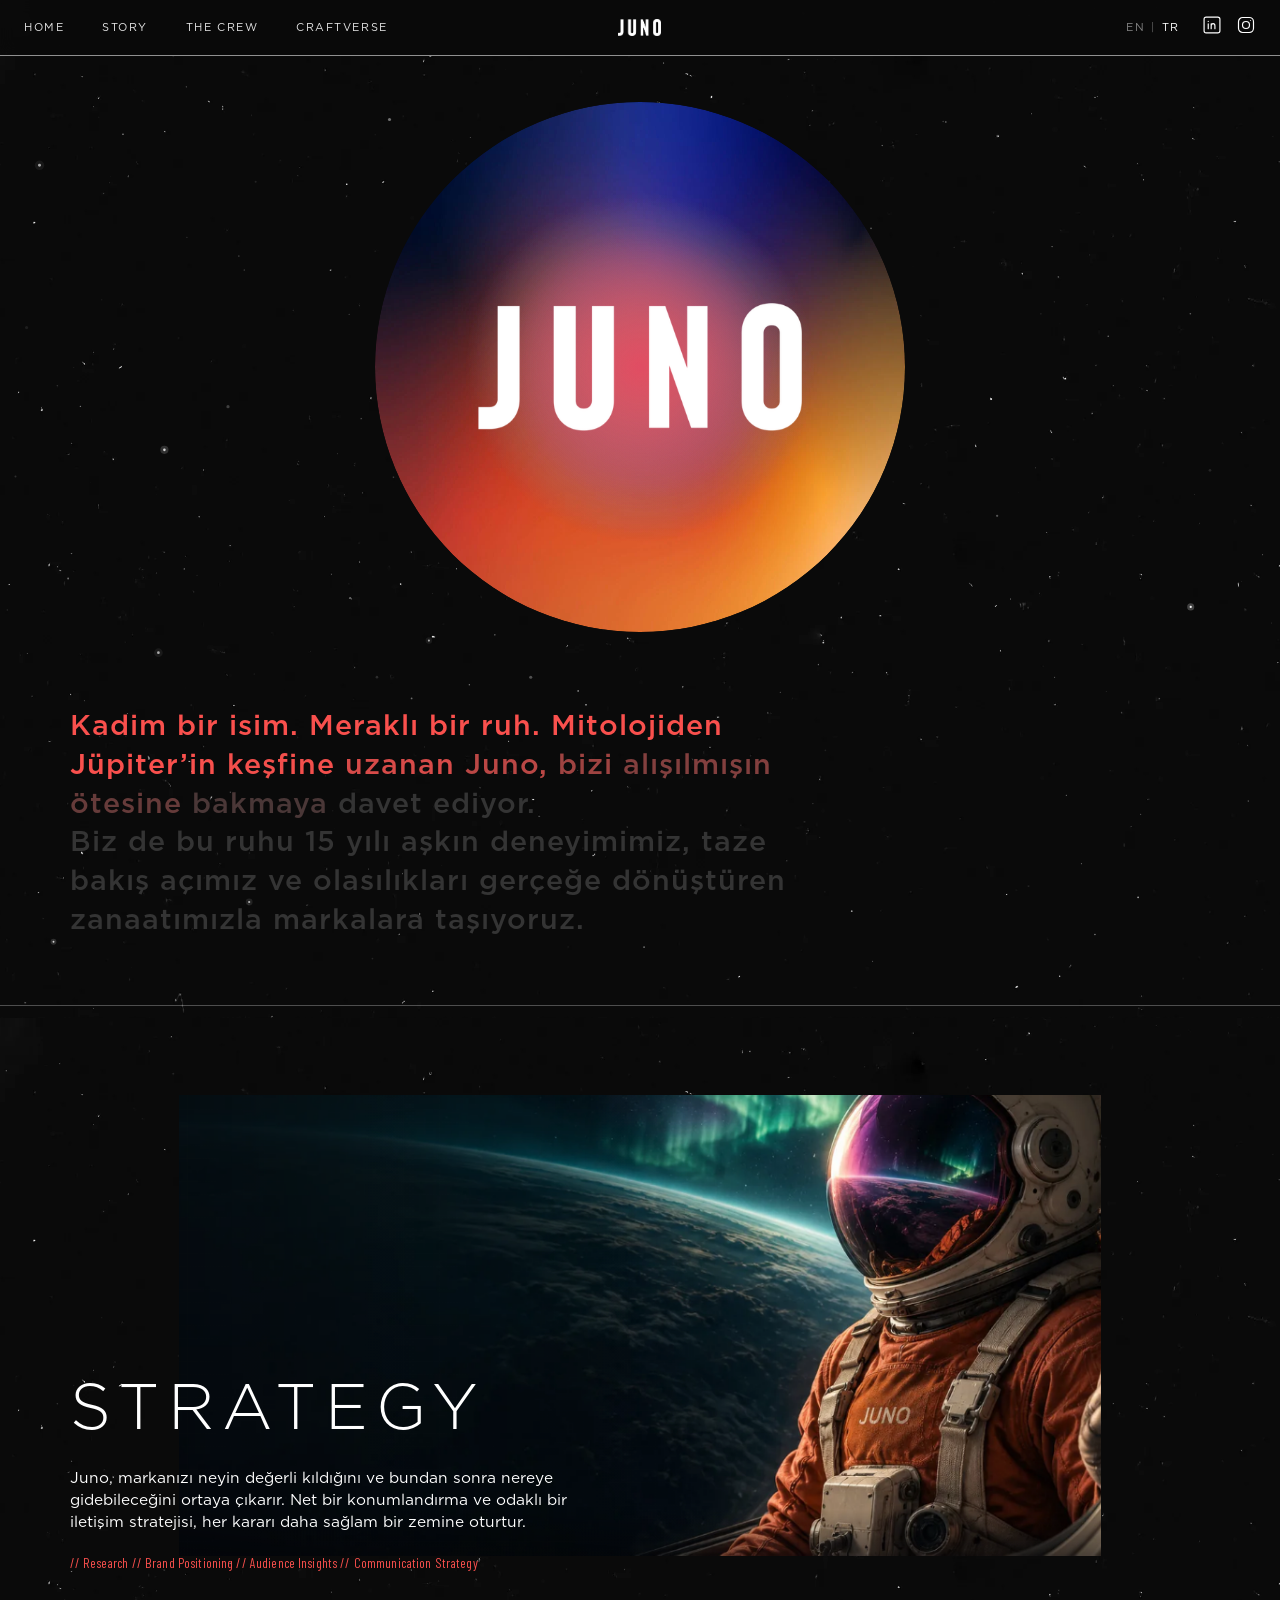
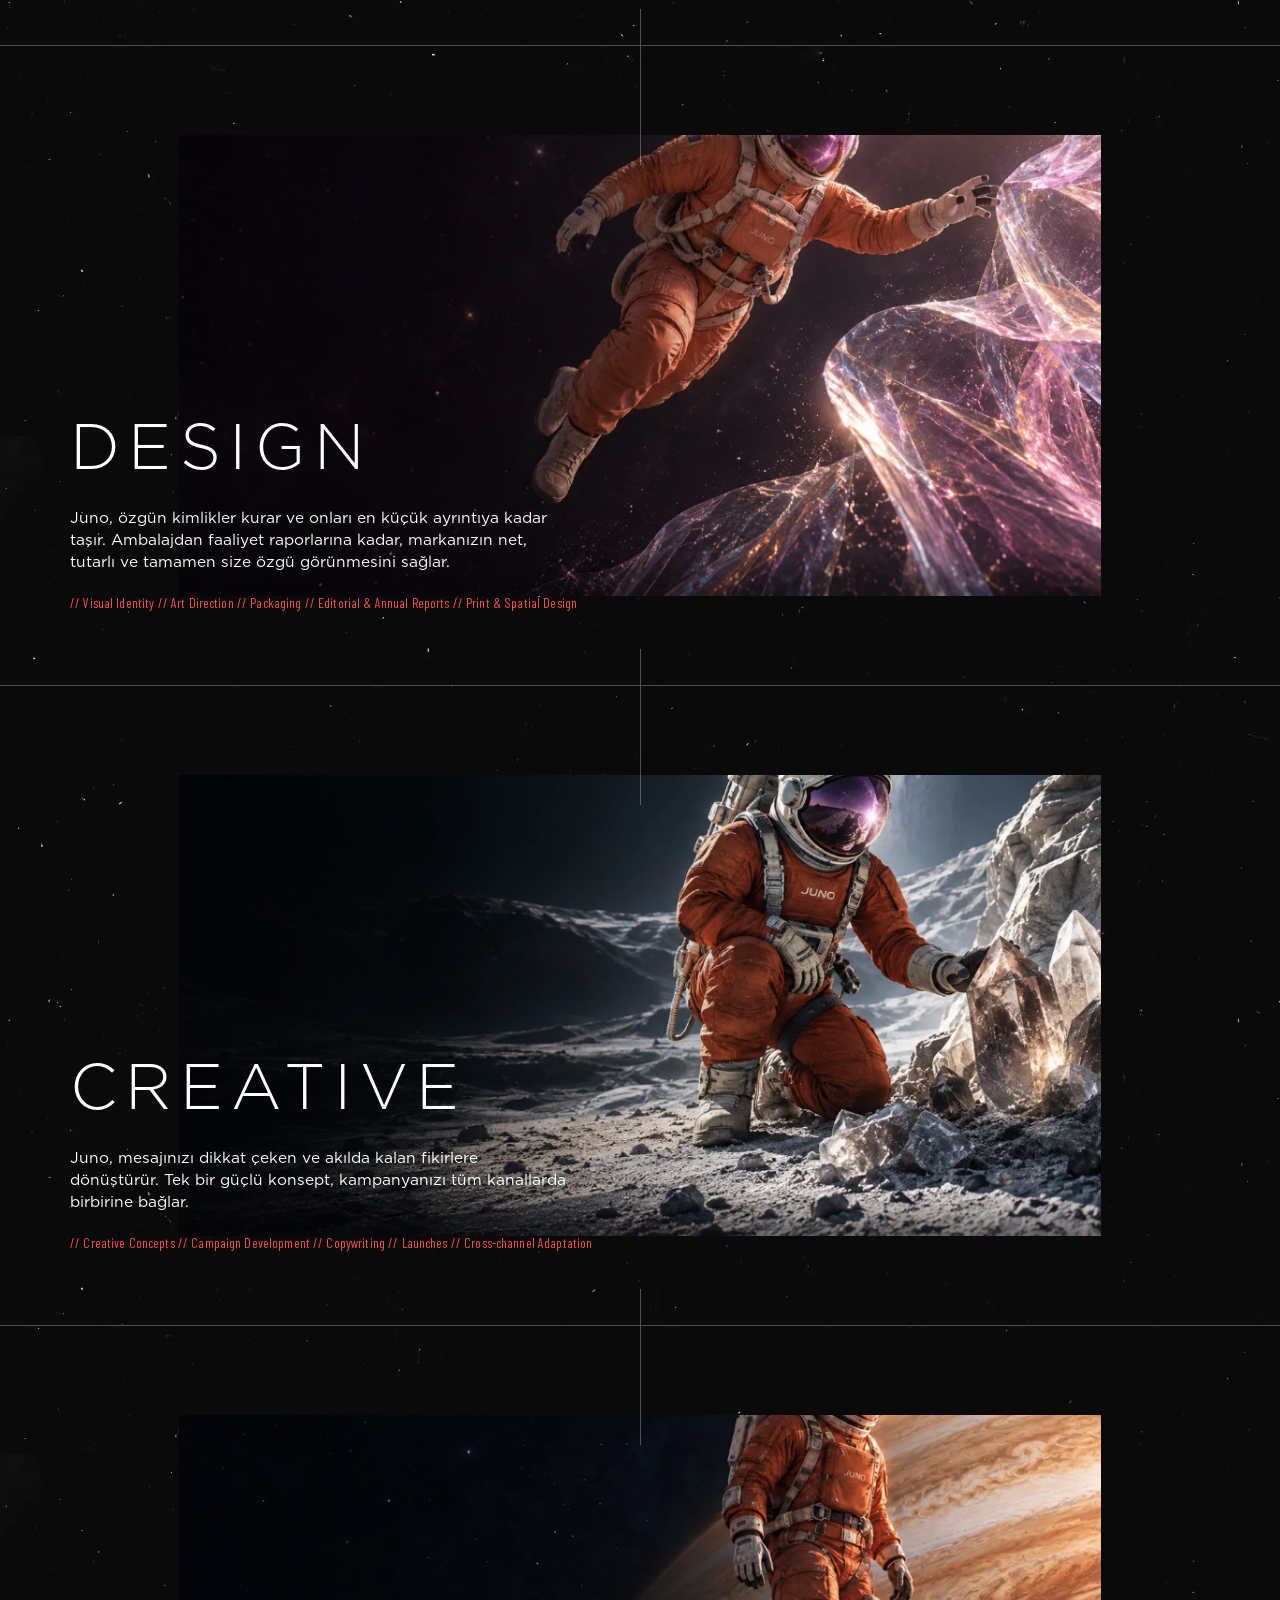
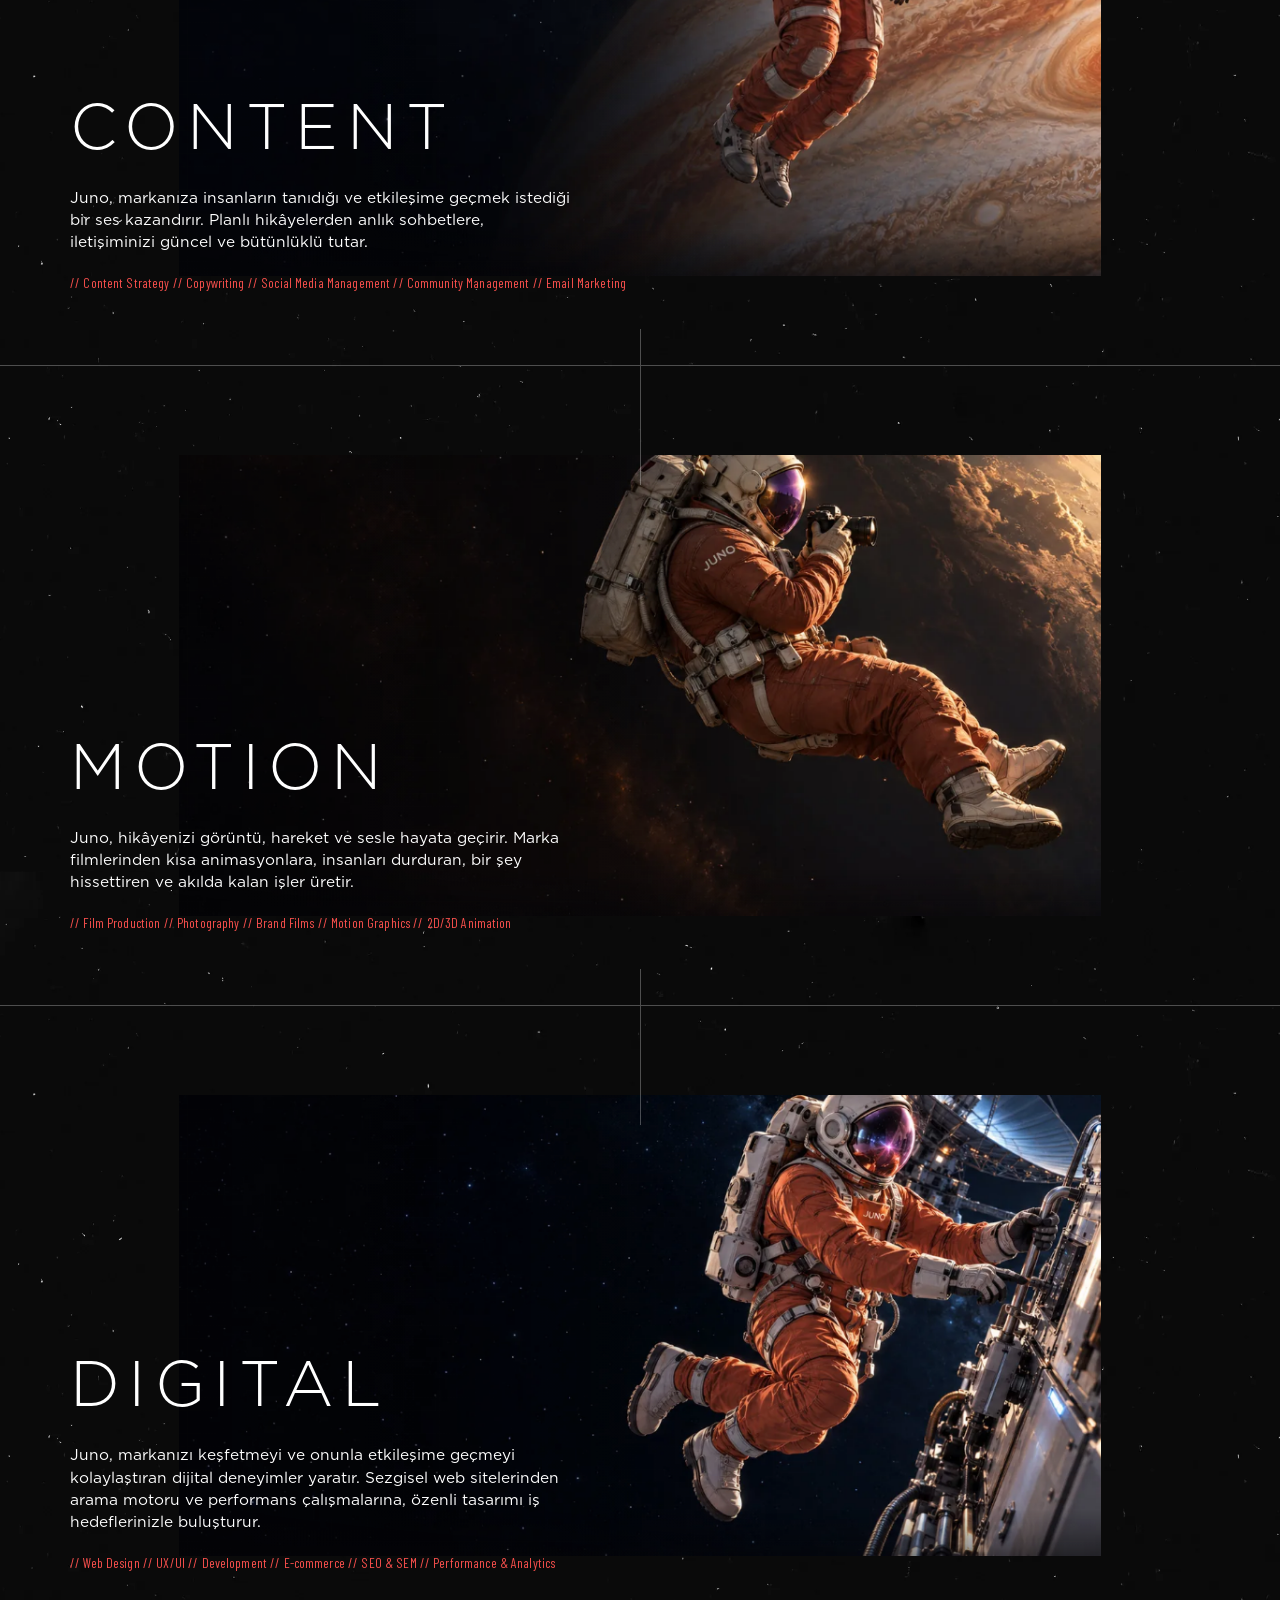
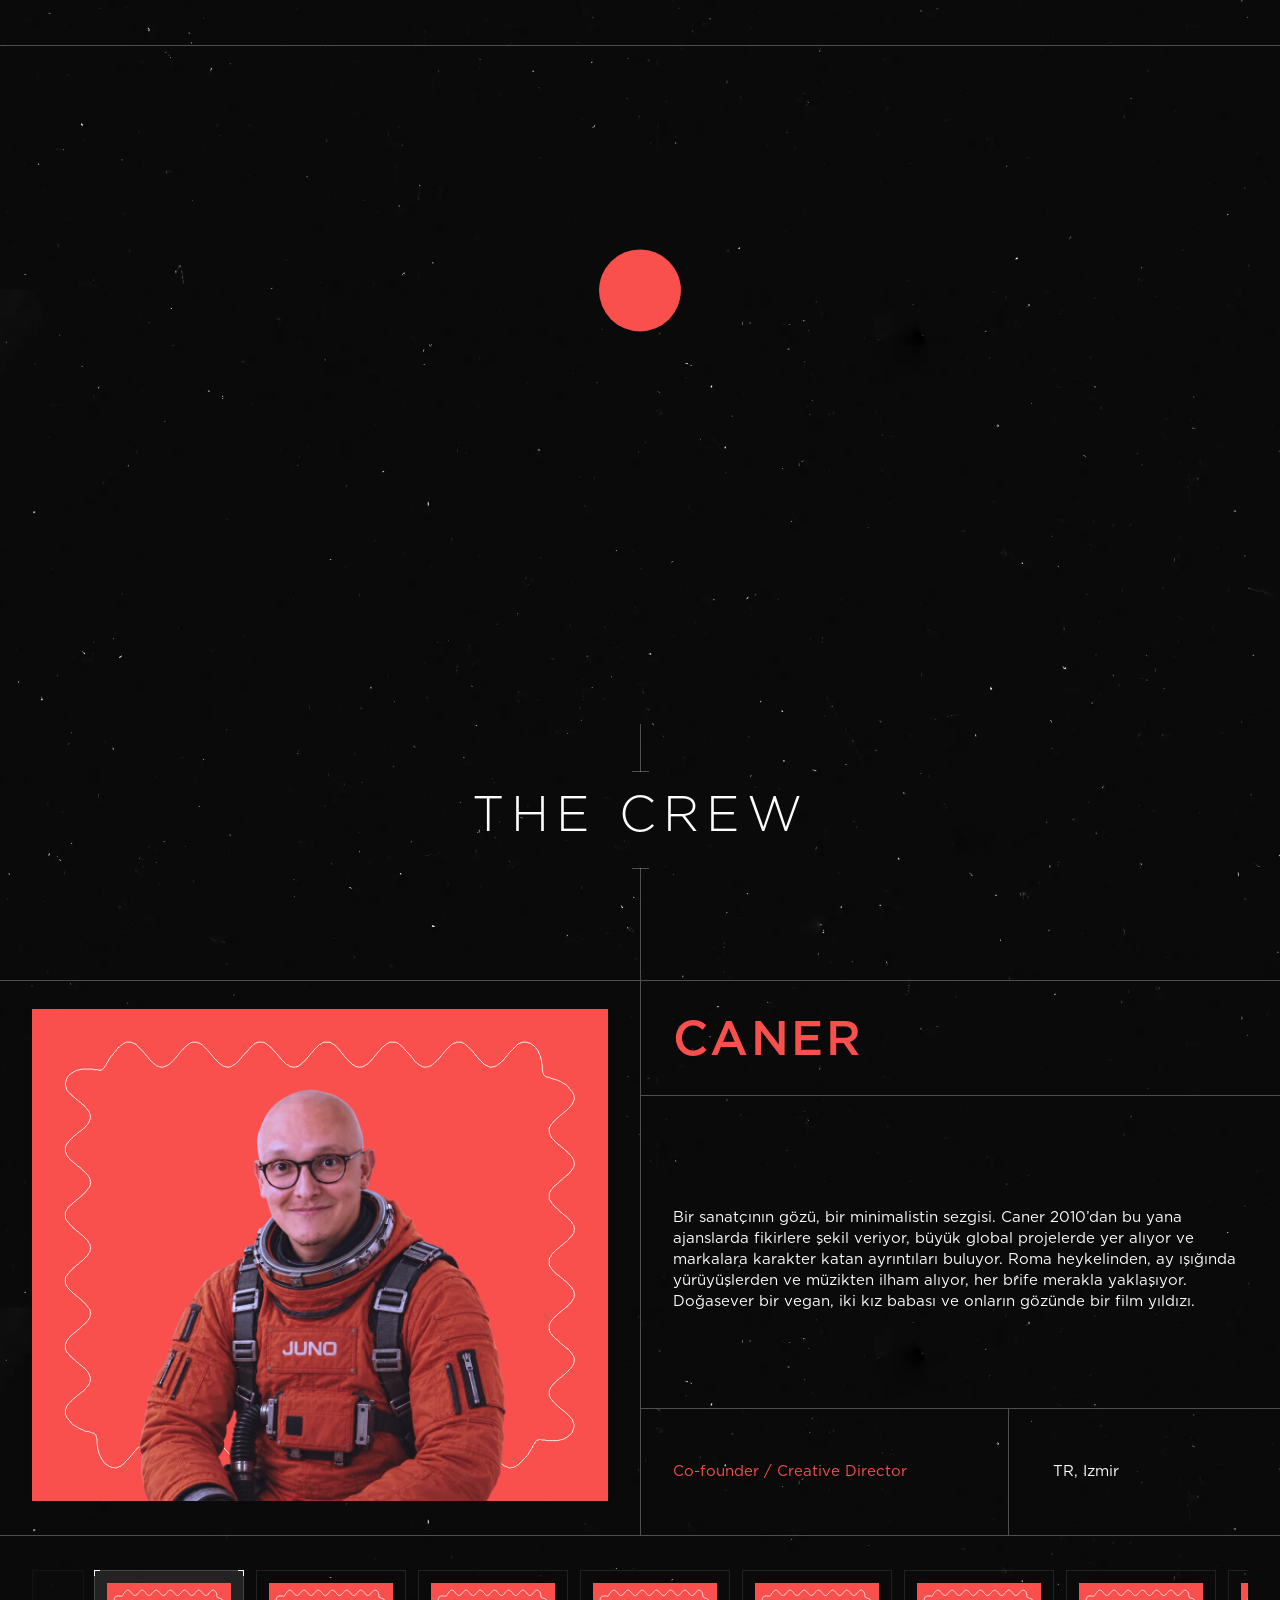
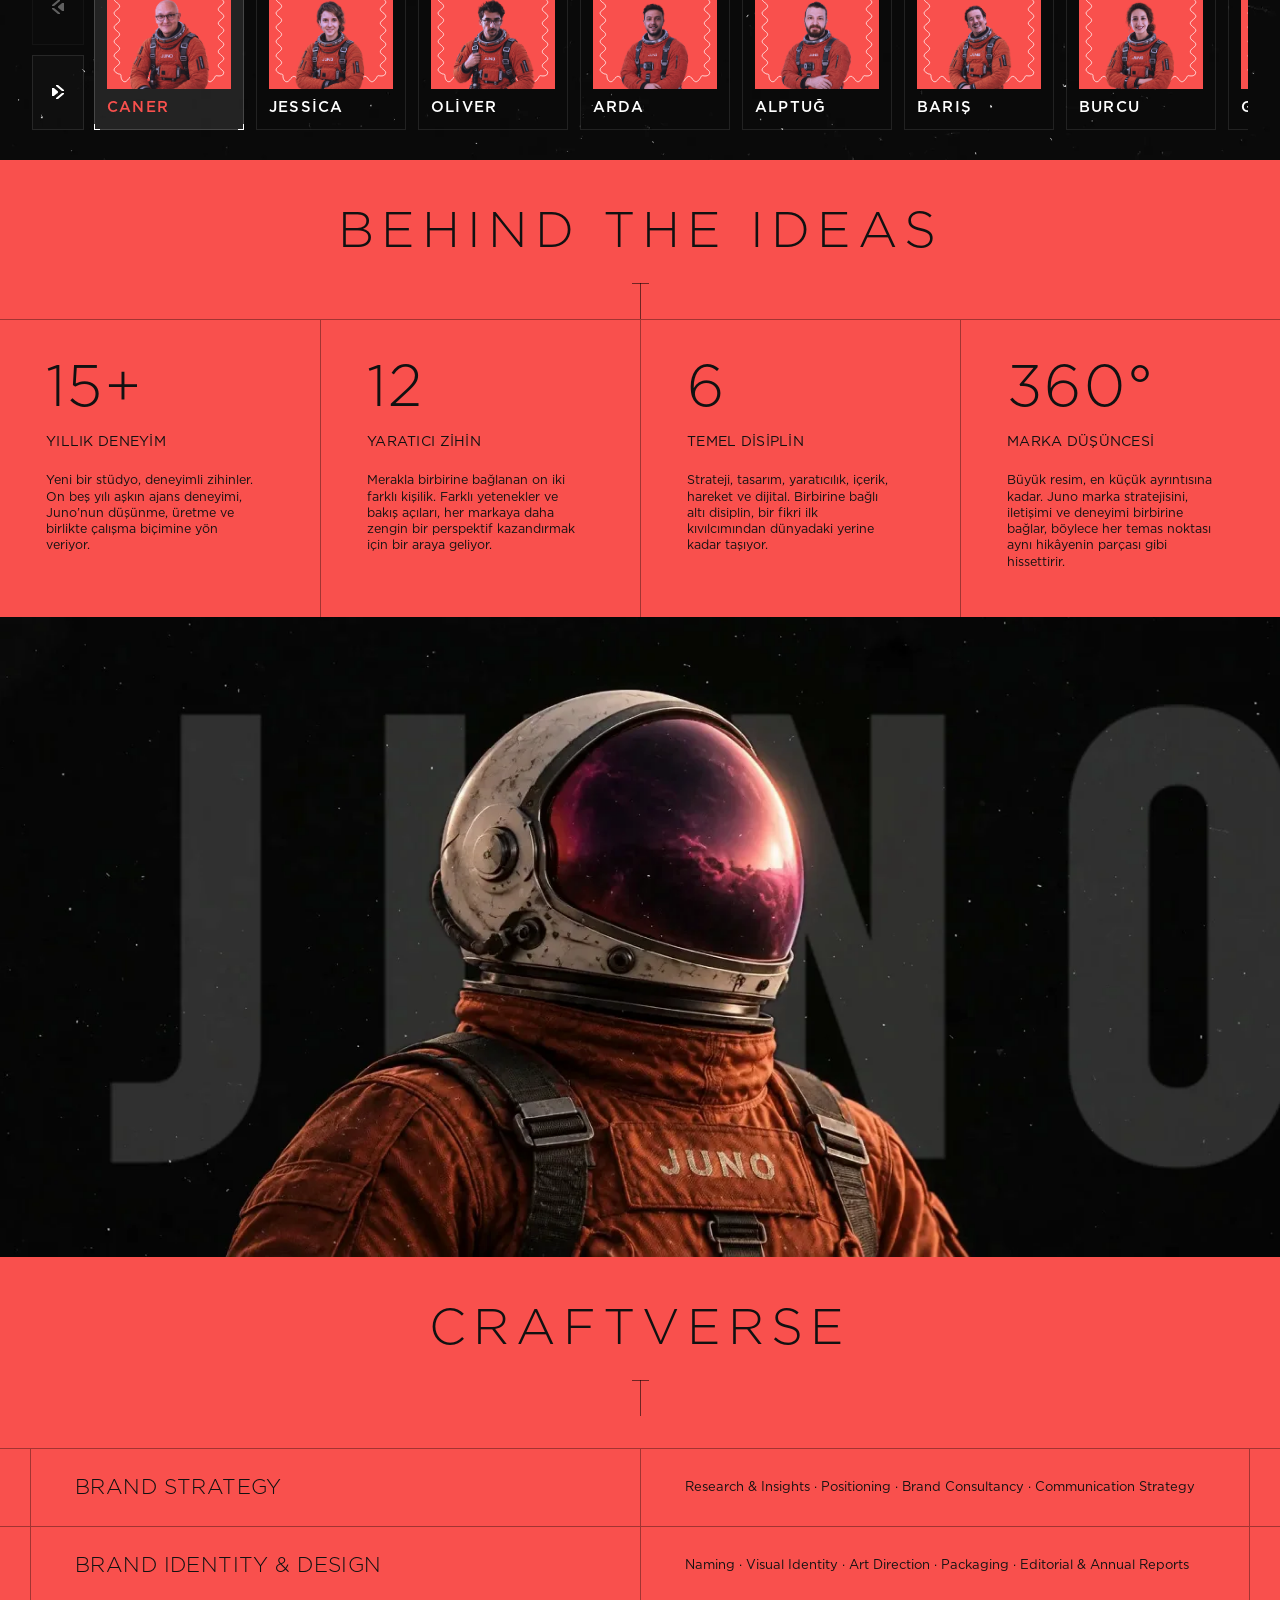
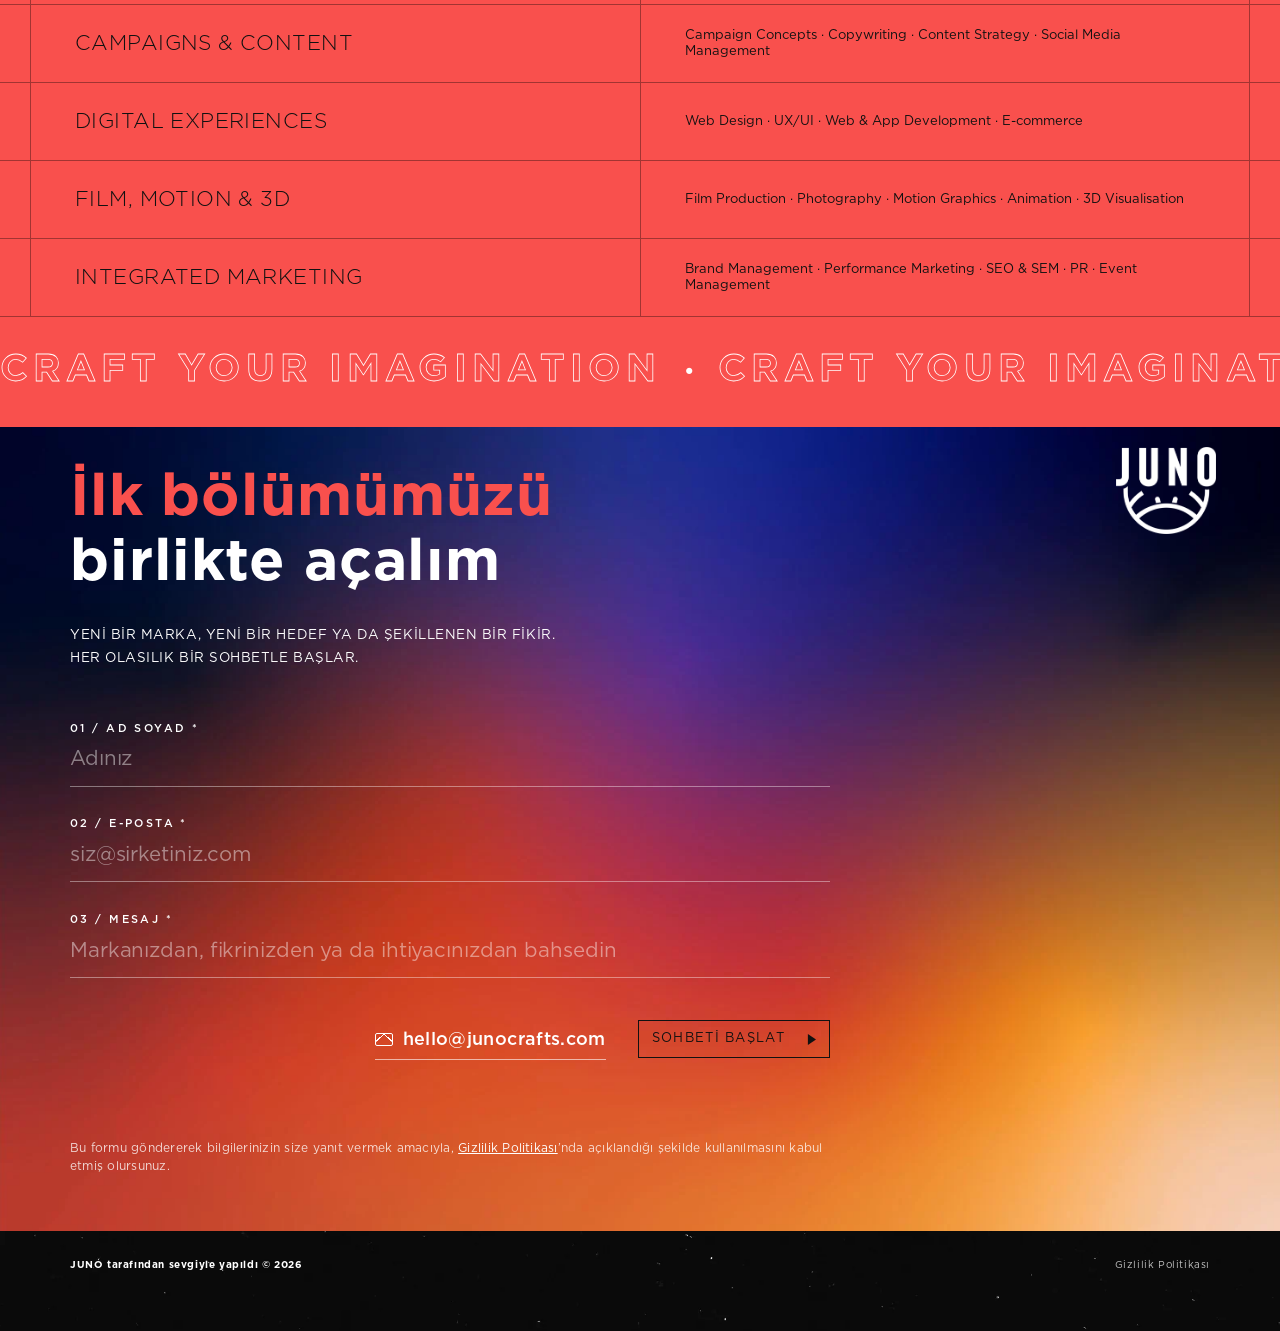
==== tr/index.html @ 302279b2 "Link preview image and tags; English by default" ====
<!doctype html>
<html lang="tr" data-root="../">
<head>
  <meta charset="utf-8">
  <meta name="viewport" content="width=device-width, initial-scale=1">
  <title>JUNO | Craft your imagination</title>
  <meta name="description" content="Juno; strateji, tasarım, yaratıcı fikir, içerik, hareket ve dijital alanlarında çalışan bir yaratıcı stüdyo. 15 yılı aşkın deneyim, taze bir bakış ve olasılıkları gerçeğe dönüştüren bir zanaat ortaya koyuyor.">
  <meta name="theme-color" content="#0a0a0a">
  <!-- link preview (WhatsApp, LinkedIn, iMessage...) -->
  <meta property="og:type" content="website">
  <meta property="og:site_name" content="JUNO">
  <meta property="og:title" content="JUNO | Craft your imagination">
  <meta property="og:description" content="Juno; strateji, tasarım, yaratıcı fikir, içerik, hareket ve dijital alanlarında çalışan bir yaratıcı stüdyo. 15 yılı aşkın deneyim, taze bir bakış ve olasılıkları gerçeğe dönüştüren bir zanaat ortaya koyuyor.">
  <meta property="og:url" content="https://junocrafts.com/tr/">
  <meta property="og:locale" content="tr_TR">
  <meta property="og:image" content="https://junocrafts.com/assets/img/og-juno.jpg">
  <meta property="og:image:width" content="1200">
  <meta property="og:image:height" content="630">
  <meta property="og:image:alt" content="Yıldızlı bir gökyüzünde parlayan gezegen üzerinde JUNO logosu">
  <meta name="twitter:card" content="summary_large_image">
  <link rel="icon" href="../assets/logo/juno-symbol.webp">
  <link rel="alternate" hreflang="en" href="https://junocrafts.com/">
  <link rel="alternate" hreflang="tr" href="https://junocrafts.com/tr/">
  <link rel="stylesheet" href="../assets/css/style.css?v=16">
</head>
<body>

<!-- ============ NAV ============ -->
<header class="nav">
  <nav lang="en" class="nav__links" aria-label="Main">
    <a href="#home">Home</a>
    <a href="#story">Story</a>
    <a href="#crew">The Crew</a>
    <a href="#craftverse">Craftverse</a>
  </nav>
  <a class="nav__logo" href="#home" aria-label="Juno home"><i aria-hidden="true"></i></a>
  <div class="nav__social">
    <div class="nav__lang" aria-label="Dil"><a href="../" data-lang="en" hreflang="en" lang="en">EN</a><span aria-hidden="true">|</span><a href="./" data-lang="tr" hreflang="tr" aria-current="true">TR</a></div>
    <a href="https://www.linkedin.com/company/juno-agency/" target="_blank" rel="noopener" aria-label="LinkedIn"><svg viewBox="0 0 24 24"><rect x="2.5" y="2.5" width="19" height="19" rx="2.5"/><path d="M7.5 10.5v6M7.5 7.6v.1M11 16.5v-6M11 13c0-1.6 1-2.6 2.4-2.6s2.1.9 2.1 2.6v3.5"/></svg></a>
    <a href="https://www.instagram.com/wearejunos/" target="_blank" rel="noopener" aria-label="Instagram"><svg viewBox="0 0 24 24"><rect x="3" y="3" width="18" height="18" rx="5"/><circle cx="12" cy="12" r="4.2"/><circle cx="17.3" cy="6.7" r=".6" class="fill"/></svg></a>
  </div>
  <button class="nav__toggle" aria-label="Menüyü aç" aria-expanded="false"><span></span><span></span></button>
</header>

<!-- wavy stamp frame, drawn inline so the stroke stays 1px at every size -->
<svg width="0" height="0" style="position:absolute" aria-hidden="true"><defs><path id="stamp-wave" d="M14.0 8.0 L14.2 7.7 L14.5 7.4 L14.7 7.1 L14.9 6.8 L15.2 6.6 L15.4 6.4 L15.7 6.2 L15.9 6.0 L16.2 5.9 L16.4 5.8 L16.7 5.8 L16.9 5.8 L17.2 5.8 L17.4 5.9 L17.7 6.0 L17.9 6.1 L18.2 6.3 L18.4 6.6 L18.7 6.8 L18.9 7.1 L19.2 7.3 L19.4 7.6 L19.7 7.9 L19.9 8.2 L20.2 8.5 L20.4 8.8 L20.7 9.1 L20.9 9.3 L21.1 9.5 L21.4 9.7 L21.6 9.9 L21.9 10.0 L22.1 10.1 L22.4 10.1 L22.6 10.2 L22.9 10.1 L23.1 10.0 L23.4 9.9 L23.6 9.8 L23.9 9.6 L24.1 9.4 L24.4 9.1 L24.6 8.9 L24.9 8.6 L25.1 8.3 L25.4 8.0 L25.6 7.7 L25.9 7.4 L26.1 7.1 L26.4 6.9 L26.6 6.6 L26.9 6.4 L27.1 6.2 L27.4 6.0 L27.6 5.9 L27.8 5.8 L28.1 5.8 L28.3 5.8 L28.6 5.8 L28.8 5.9 L29.1 6.0 L29.3 6.1 L29.6 6.3 L29.8 6.5 L30.1 6.8 L30.3 7.0 L30.6 7.3 L30.8 7.6 L31.1 7.9 L31.3 8.2 L31.6 8.5 L31.8 8.8 L32.1 9.0 L32.3 9.3 L32.6 9.5 L32.8 9.7 L33.1 9.9 L33.3 10.0 L33.6 10.1 L33.8 10.1 L34.0 10.2 L34.3 10.1 L34.5 10.1 L34.8 9.9 L35.0 9.8 L35.3 9.6 L35.5 9.4 L35.8 9.2 L36.0 8.9 L36.3 8.6 L36.5 8.3 L36.8 8.0 L37.0 7.7 L37.3 7.5 L37.5 7.2 L37.8 6.9 L38.0 6.6 L38.3 6.4 L38.5 6.2 L38.8 6.0 L39.0 5.9 L39.3 5.8 L39.5 5.8 L39.8 5.8 L40.0 5.8 L40.3 5.8 L40.5 6.0 L40.7 6.1 L41.0 6.3 L41.2 6.5 L41.5 6.7 L41.7 7.0 L42.0 7.3 L42.2 7.5 L42.5 7.8 L42.7 8.1 L43.0 8.4 L43.2 8.7 L43.5 9.0 L43.7 9.2 L44.0 9.5 L44.2 9.7 L44.5 9.8 L44.7 10.0 L45.0 10.1 L45.2 10.1 L45.5 10.2 L45.7 10.1 L46.0 10.1 L46.2 10.0 L46.5 9.8 L46.7 9.7 L46.9 9.4 L47.2 9.2 L47.4 9.0 L47.7 8.7 L47.9 8.4 L48.2 8.1 L48.4 7.8 L48.7 7.5 L48.9 7.2 L49.2 6.9 L49.4 6.7 L49.7 6.4 L49.9 6.2 L50.2 6.1 L50.4 5.9 L50.7 5.8 L50.9 5.8 L51.2 5.8 L51.4 5.8 L51.7 5.8 L51.9 5.9 L52.2 6.1 L52.4 6.2 L52.7 6.4 L52.9 6.7 L53.2 6.9 L53.4 7.2 L53.6 7.5 L53.9 7.8 L54.1 8.1 L54.4 8.4 L54.6 8.7 L54.9 9.0 L55.1 9.2 L55.4 9.4 L55.6 9.7 L55.9 9.8 L56.1 10.0 L56.4 10.1 L56.6 10.1 L56.9 10.2 L57.1 10.1 L57.4 10.1 L57.6 10.0 L57.9 9.8 L58.1 9.7 L58.4 9.5 L58.6 9.2 L58.9 9.0 L59.1 8.7 L59.4 8.4 L59.6 8.1 L59.9 7.8 L60.1 7.5 L60.3 7.3 L60.6 7.0 L60.8 6.7 L61.1 6.5 L61.3 6.3 L61.6 6.1 L61.8 6.0 L62.1 5.8 L62.3 5.8 L62.6 5.8 L62.8 5.8 L63.1 5.8 L63.3 5.9 L63.6 6.0 L63.8 6.2 L64.1 6.4 L64.3 6.6 L64.6 6.9 L64.8 7.2 L65.1 7.5 L65.3 7.7 L65.6 8.0 L65.8 8.3 L66.1 8.6 L66.3 8.9 L66.5 9.2 L66.8 9.4 L67.0 9.6 L67.3 9.8 L67.5 9.9 L67.8 10.1 L68.0 10.1 L68.3 10.2 L68.5 10.1 L68.8 10.1 L69.0 10.0 L69.3 9.9 L69.5 9.7 L69.8 9.5 L70.0 9.3 L70.3 9.0 L70.5 8.8 L70.8 8.5 L71.0 8.2 L71.3 7.9 L71.5 7.6 L71.8 7.3 L72.0 7.0 L72.3 6.8 L72.5 6.5 L72.8 6.3 L73.0 6.1 L73.2 6.0 L73.5 5.9 L73.7 5.8 L74.0 5.8 L74.2 5.8 L74.5 5.8 L74.7 5.9 L75.0 6.0 L75.2 6.2 L75.5 6.4 L75.7 6.6 L76.0 6.9 L76.2 7.1 L76.5 7.4 L76.7 7.7 L77.0 8.0 L77.2 8.3 L77.5 8.6 L77.7 8.9 L78.0 9.1 L78.2 9.4 L78.5 9.6 L78.7 9.8 L79.0 9.9 L79.2 10.0 L79.4 10.1 L79.7 10.2 L79.9 10.1 L80.2 10.1 L80.4 10.0 L80.7 9.9 L80.9 9.7 L81.2 9.5 L81.4 9.3 L81.7 9.1 L81.9 8.8 L82.2 8.5 L82.4 8.2 L82.7 7.9 L82.9 7.6 L83.2 7.3 L83.4 7.1 L83.7 6.8 L83.9 6.6 L84.2 6.3 L84.4 6.1 L84.7 6.0 L84.9 5.9 L85.2 5.8 L85.4 5.8 L85.7 5.8 L85.9 5.8 L86.2 5.9 L86.5 6.0 L86.8 6.2 L87.1 6.4 L87.4 6.7 L87.6 7.0 L87.9 7.3 L88.0 7.7 L88.2 8.1 L88.3 8.4 L88.4 8.8 L88.5 9.2 L88.5 9.5 L88.6 9.9 L88.6 10.2 L88.6 10.5 L88.6 10.7 L88.7 11.0 L88.7 11.2 L88.8 11.3 L88.8 11.5 L88.9 11.6 L89.1 11.7 L89.2 11.8 L89.4 11.9 L89.6 11.9 L89.9 12.0 L90.1 12.1 L90.4 12.2 L90.8 12.3 L91.1 12.4 L91.4 12.5 L91.8 12.7 L92.1 12.9 L92.5 13.1 L92.8 13.3 L93.1 13.6 L93.3 13.9 L93.5 14.1 L93.7 14.4 L93.9 14.6 L94.0 14.9 L94.1 15.1 L94.1 15.4 L94.2 15.6 L94.1 15.9 L94.0 16.1 L93.9 16.4 L93.8 16.6 L93.6 16.9 L93.4 17.1 L93.1 17.4 L92.9 17.6 L92.6 17.9 L92.3 18.1 L92.0 18.4 L91.7 18.6 L91.4 18.9 L91.1 19.1 L90.9 19.4 L90.6 19.6 L90.4 19.9 L90.2 20.1 L90.0 20.4 L89.9 20.6 L89.8 20.8 L89.8 21.1 L89.8 21.3 L89.8 21.6 L89.9 21.8 L90.0 22.1 L90.1 22.3 L90.3 22.6 L90.5 22.8 L90.8 23.1 L91.0 23.3 L91.3 23.6 L91.6 23.8 L91.9 24.1 L92.2 24.3 L92.5 24.6 L92.8 24.8 L93.0 25.1 L93.3 25.3 L93.5 25.6 L93.7 25.8 L93.9 26.1 L94.0 26.3 L94.1 26.6 L94.1 26.8 L94.2 27.0 L94.1 27.3 L94.1 27.5 L93.9 27.8 L93.8 28.0 L93.6 28.3 L93.4 28.5 L93.2 28.8 L92.9 29.0 L92.6 29.3 L92.3 29.5 L92.0 29.8 L91.7 30.0 L91.5 30.3 L91.2 30.5 L90.9 30.8 L90.6 31.0 L90.4 31.3 L90.2 31.5 L90.0 31.8 L89.9 32.0 L89.8 32.3 L89.8 32.5 L89.8 32.8 L89.8 33.0 L89.8 33.3 L90.0 33.5 L90.1 33.7 L90.3 34.0 L90.5 34.2 L90.7 34.5 L91.0 34.7 L91.3 35.0 L91.5 35.2 L91.8 35.5 L92.1 35.7 L92.4 36.0 L92.7 36.2 L93.0 36.5 L93.2 36.7 L93.5 37.0 L93.7 37.2 L93.8 37.5 L94.0 37.7 L94.1 38.0 L94.1 38.2 L94.2 38.5 L94.1 38.7 L94.1 39.0 L94.0 39.2 L93.8 39.5 L93.7 39.7 L93.4 39.9 L93.2 40.2 L93.0 40.4 L92.7 40.7 L92.4 40.9 L92.1 41.2 L91.8 41.4 L91.5 41.7 L91.2 41.9 L90.9 42.2 L90.7 42.4 L90.4 42.7 L90.2 42.9 L90.1 43.2 L89.9 43.4 L89.8 43.7 L89.8 43.9 L89.8 44.2 L89.8 44.4 L89.8 44.7 L89.9 44.9 L90.1 45.2 L90.2 45.4 L90.4 45.7 L90.7 45.9 L90.9 46.2 L91.2 46.4 L91.5 46.6 L91.8 46.9 L92.1 47.1 L92.4 47.4 L92.7 47.6 L93.0 47.9 L93.2 48.1 L93.4 48.4 L93.7 48.6 L93.8 48.9 L94.0 49.1 L94.1 49.4 L94.1 49.6 L94.2 49.9 L94.1 50.1 L94.1 50.4 L94.0 50.6 L93.8 50.9 L93.7 51.1 L93.5 51.4 L93.2 51.6 L93.0 51.9 L92.7 52.1 L92.4 52.4 L92.1 52.6 L91.8 52.9 L91.5 53.1 L91.3 53.3 L91.0 53.6 L90.7 53.8 L90.5 54.1 L90.3 54.3 L90.1 54.6 L90.0 54.8 L89.8 55.1 L89.8 55.3 L89.8 55.6 L89.8 55.8 L89.8 56.1 L89.9 56.3 L90.0 56.6 L90.2 56.8 L90.4 57.1 L90.6 57.3 L90.9 57.6 L91.2 57.8 L91.5 58.1 L91.7 58.3 L92.0 58.6 L92.3 58.8 L92.6 59.1 L92.9 59.3 L93.2 59.5 L93.4 59.8 L93.6 60.0 L93.8 60.3 L93.9 60.5 L94.1 60.8 L94.1 61.0 L94.2 61.3 L94.1 61.5 L94.1 61.8 L94.0 62.0 L93.9 62.3 L93.7 62.5 L93.5 62.8 L93.3 63.0 L93.0 63.3 L92.8 63.5 L92.5 63.8 L92.2 64.0 L91.9 64.3 L91.6 64.5 L91.3 64.8 L91.0 65.0 L90.8 65.3 L90.5 65.5 L90.3 65.8 L90.1 66.0 L90.0 66.2 L89.9 66.5 L89.8 66.7 L89.8 67.0 L89.8 67.2 L89.8 67.5 L89.9 67.7 L90.0 68.0 L90.2 68.2 L90.4 68.5 L90.6 68.7 L90.9 69.0 L91.1 69.2 L91.4 69.5 L91.7 69.7 L92.0 70.0 L92.3 70.2 L92.6 70.5 L92.9 70.7 L93.1 71.0 L93.4 71.2 L93.6 71.5 L93.8 71.7 L93.9 72.0 L94.0 72.3 L94.1 72.6 L94.1 73.0 L94.0 73.3 L93.9 73.6 L93.8 73.9 L93.6 74.2 L93.3 74.5 L93.0 74.7 L92.7 74.9 L92.4 75.1 L92.0 75.2 L91.6 75.3 L91.2 75.4 L90.8 75.4 L90.4 75.4 L90.1 75.4 L89.7 75.4 L89.4 75.4 L89.1 75.3 L88.8 75.3 L88.5 75.3 L88.3 75.2 L88.1 75.2 L87.9 75.3 L87.8 75.3 L87.6 75.4 L87.5 75.5 L87.4 75.6 L87.3 75.8 L87.2 76.0 L87.0 76.2 L86.9 76.5 L86.8 76.7 L86.6 77.0 L86.4 77.3 L86.2 77.7 L86.0 78.0 L85.7 78.3 L85.5 78.5 L85.2 78.8 L85.0 79.1 L84.7 79.3 L84.5 79.6 L84.2 79.7 L84.0 79.9 L83.7 80.0 L83.5 80.1 L83.2 80.1 L83.0 80.2 L82.7 80.1 L82.5 80.0 L82.2 79.9 L82.0 79.8 L81.7 79.6 L81.5 79.4 L81.2 79.1 L81.0 78.8 L80.7 78.6 L80.5 78.3 L80.2 78.0 L80.0 77.7 L79.8 77.4 L79.5 77.1 L79.3 76.8 L79.0 76.6 L78.8 76.4 L78.5 76.2 L78.3 76.0 L78.0 75.9 L77.8 75.8 L77.5 75.8 L77.3 75.8 L77.0 75.8 L76.8 75.9 L76.5 76.0 L76.3 76.1 L76.0 76.3 L75.8 76.5 L75.5 76.8 L75.3 77.0 L75.0 77.3 L74.8 77.6 L74.5 77.9 L74.3 78.2 L74.0 78.5 L73.8 78.8 L73.6 79.1 L73.3 79.3 L73.1 79.5 L72.8 79.7 L72.6 79.9 L72.3 80.0 L72.1 80.1 L71.8 80.1 L71.6 80.2 L71.3 80.1 L71.1 80.0 L70.8 79.9 L70.6 79.8 L70.3 79.6 L70.1 79.4 L69.8 79.2 L69.6 78.9 L69.3 78.6 L69.1 78.3 L68.8 78.0 L68.6 77.7 L68.3 77.4 L68.1 77.1 L67.8 76.9 L67.6 76.6 L67.3 76.4 L67.1 76.2 L66.9 76.0 L66.6 75.9 L66.4 75.8 L66.1 75.8 L65.9 75.8 L65.6 75.8 L65.4 75.9 L65.1 76.0 L64.9 76.1 L64.6 76.3 L64.4 76.5 L64.1 76.7 L63.9 77.0 L63.6 77.3 L63.4 77.6 L63.1 77.9 L62.9 78.2 L62.6 78.5 L62.4 78.7 L62.1 79.0 L61.9 79.3 L61.6 79.5 L61.4 79.7 L61.1 79.9 L60.9 80.0 L60.7 80.1 L60.4 80.1 L60.2 80.2 L59.9 80.1 L59.7 80.1 L59.4 80.0 L59.2 79.8 L58.9 79.6 L58.7 79.4 L58.4 79.2 L58.2 78.9 L57.9 78.7 L57.7 78.4 L57.4 78.1 L57.2 77.8 L56.9 77.5 L56.7 77.2 L56.4 76.9 L56.2 76.7 L55.9 76.4 L55.7 76.2 L55.4 76.1 L55.2 75.9 L54.9 75.8 L54.7 75.8 L54.4 75.8 L54.2 75.8 L54.0 75.8 L53.7 75.9 L53.5 76.1 L53.2 76.3 L53.0 76.5 L52.7 76.7 L52.5 77.0 L52.2 77.2 L52.0 77.5 L51.7 77.8 L51.5 78.1 L51.2 78.4 L51.0 78.7 L50.7 79.0 L50.5 79.2 L50.2 79.5 L50.0 79.7 L49.7 79.8 L49.5 80.0 L49.2 80.1 L49.0 80.1 L48.7 80.2 L48.5 80.1 L48.2 80.1 L48.0 80.0 L47.8 79.8 L47.5 79.7 L47.3 79.5 L47.0 79.2 L46.8 79.0 L46.5 78.7 L46.3 78.4 L46.0 78.1 L45.8 77.8 L45.5 77.5 L45.3 77.2 L45.0 77.0 L44.8 76.7 L44.5 76.5 L44.3 76.3 L44.0 76.1 L43.8 75.9 L43.5 75.8 L43.3 75.8 L43.0 75.8 L42.8 75.8 L42.5 75.8 L42.3 75.9 L42.0 76.1 L41.8 76.2 L41.5 76.4 L41.3 76.7 L41.1 76.9 L40.8 77.2 L40.6 77.5 L40.3 77.8 L40.1 78.1 L39.8 78.4 L39.6 78.7 L39.3 78.9 L39.1 79.2 L38.8 79.4 L38.6 79.6 L38.3 79.8 L38.1 80.0 L37.8 80.1 L37.6 80.1 L37.3 80.2 L37.1 80.1 L36.8 80.1 L36.6 80.0 L36.3 79.9 L36.1 79.7 L35.8 79.5 L35.6 79.3 L35.3 79.0 L35.1 78.7 L34.8 78.5 L34.6 78.2 L34.4 77.9 L34.1 77.6 L33.9 77.3 L33.6 77.0 L33.4 76.7 L33.1 76.5 L32.9 76.3 L32.6 76.1 L32.4 76.0 L32.1 75.9 L31.9 75.8 L31.6 75.8 L31.4 75.8 L31.1 75.8 L30.9 75.9 L30.6 76.0 L30.4 76.2 L30.1 76.4 L29.9 76.6 L29.6 76.9 L29.4 77.1 L29.1 77.4 L28.9 77.7 L28.6 78.0 L28.4 78.3 L28.2 78.6 L27.9 78.9 L27.7 79.2 L27.4 79.4 L27.2 79.6 L26.9 79.8 L26.7 79.9 L26.4 80.0 L26.2 80.1 L25.9 80.2 L25.7 80.1 L25.4 80.1 L25.2 80.0 L24.9 79.9 L24.7 79.7 L24.4 79.5 L24.2 79.3 L23.9 79.1 L23.7 78.8 L23.4 78.5 L23.2 78.2 L22.9 77.9 L22.7 77.6 L22.4 77.3 L22.2 77.0 L21.9 76.8 L21.7 76.5 L21.5 76.3 L21.2 76.1 L21.0 76.0 L20.7 75.9 L20.5 75.8 L20.2 75.8 L20.0 75.8 L19.7 75.8 L19.5 75.9 L19.2 76.0 L19.0 76.2 L18.7 76.4 L18.5 76.6 L18.2 76.8 L18.0 77.1 L17.7 77.4 L17.5 77.7 L17.2 78.0 L17.0 78.3 L16.7 78.6 L16.5 78.8 L16.2 79.1 L16.0 79.4 L15.7 79.6 L15.5 79.8 L15.3 79.9 L15.0 80.0 L14.8 80.1 L14.5 80.2 L14.3 80.1 L14.0 80.1 L13.7 80.0 L13.4 79.9 L13.1 79.7 L12.8 79.5 L12.5 79.2 L12.3 78.9 L12.1 78.6 L11.9 78.2 L11.7 77.8 L11.6 77.5 L11.5 77.1 L11.4 76.7 L11.4 76.4 L11.3 76.0 L11.3 75.7 L11.3 75.4 L11.3 75.2 L11.2 75.0 L11.2 74.8 L11.1 74.6 L11.1 74.4 L11.0 74.3 L10.8 74.2 L10.7 74.1 L10.5 74.1 L10.3 74.0 L10.0 73.9 L9.8 73.8 L9.5 73.8 L9.1 73.7 L8.8 73.5 L8.5 73.4 L8.1 73.2 L7.8 73.0 L7.4 72.8 L7.1 72.6 L6.8 72.3 L6.6 72.0 L6.4 71.8 L6.2 71.5 L6.0 71.3 L5.9 71.0 L5.8 70.8 L5.8 70.5 L5.8 70.3 L5.8 70.0 L5.9 69.8 L6.0 69.5 L6.1 69.3 L6.3 69.0 L6.5 68.8 L6.8 68.5 L7.0 68.3 L7.3 68.0 L7.6 67.8 L7.9 67.5 L8.2 67.3 L8.5 67.0 L8.8 66.8 L9.1 66.6 L9.3 66.3 L9.5 66.1 L9.7 65.8 L9.9 65.6 L10.0 65.3 L10.1 65.1 L10.1 64.8 L10.2 64.6 L10.1 64.3 L10.0 64.1 L9.9 63.8 L9.8 63.6 L9.6 63.3 L9.4 63.1 L9.2 62.8 L8.9 62.6 L8.6 62.3 L8.3 62.1 L8.0 61.8 L7.7 61.6 L7.4 61.3 L7.1 61.1 L6.9 60.8 L6.6 60.6 L6.4 60.3 L6.2 60.1 L6.0 59.9 L5.9 59.6 L5.8 59.4 L5.8 59.1 L5.8 58.9 L5.8 58.6 L5.9 58.4 L6.0 58.1 L6.1 57.9 L6.3 57.6 L6.5 57.4 L6.7 57.1 L7.0 56.9 L7.3 56.6 L7.6 56.4 L7.9 56.1 L8.2 55.9 L8.5 55.6 L8.7 55.4 L9.0 55.1 L9.3 54.9 L9.5 54.6 L9.7 54.4 L9.9 54.1 L10.0 53.9 L10.1 53.7 L10.1 53.4 L10.2 53.2 L10.1 52.9 L10.1 52.7 L10.0 52.4 L9.8 52.2 L9.6 51.9 L9.4 51.7 L9.2 51.4 L8.9 51.2 L8.7 50.9 L8.4 50.7 L8.1 50.4 L7.8 50.2 L7.5 49.9 L7.2 49.7 L6.9 49.4 L6.7 49.2 L6.4 48.9 L6.2 48.7 L6.1 48.4 L5.9 48.2 L5.8 47.9 L5.8 47.7 L5.8 47.4 L5.8 47.2 L5.8 47.0 L5.9 46.7 L6.1 46.5 L6.3 46.2 L6.5 46.0 L6.7 45.7 L7.0 45.5 L7.2 45.2 L7.5 45.0 L7.8 44.7 L8.1 44.5 L8.4 44.2 L8.7 44.0 L9.0 43.7 L9.2 43.5 L9.5 43.2 L9.7 43.0 L9.8 42.7 L10.0 42.5 L10.1 42.2 L10.1 42.0 L10.2 41.7 L10.1 41.5 L10.1 41.2 L10.0 41.0 L9.8 40.8 L9.7 40.5 L9.5 40.3 L9.2 40.0 L9.0 39.8 L8.7 39.5 L8.4 39.3 L8.1 39.0 L7.8 38.8 L7.5 38.5 L7.2 38.3 L7.0 38.0 L6.7 37.8 L6.5 37.5 L6.3 37.3 L6.1 37.0 L5.9 36.8 L5.8 36.5 L5.8 36.3 L5.8 36.0 L5.8 35.8 L5.8 35.5 L5.9 35.3 L6.1 35.0 L6.2 34.8 L6.4 34.5 L6.7 34.3 L6.9 34.1 L7.2 33.8 L7.5 33.6 L7.8 33.3 L8.1 33.1 L8.4 32.8 L8.7 32.6 L8.9 32.3 L9.2 32.1 L9.4 31.8 L9.6 31.6 L9.8 31.3 L10.0 31.1 L10.1 30.8 L10.1 30.6 L10.2 30.3 L10.1 30.1 L10.1 29.8 L10.0 29.6 L9.9 29.3 L9.7 29.1 L9.5 28.8 L9.3 28.6 L9.0 28.3 L8.7 28.1 L8.5 27.8 L8.2 27.6 L7.9 27.4 L7.6 27.1 L7.3 26.9 L7.0 26.6 L6.7 26.4 L6.5 26.1 L6.3 25.9 L6.1 25.6 L6.0 25.4 L5.9 25.1 L5.8 24.9 L5.8 24.6 L5.8 24.4 L5.8 24.1 L5.9 23.9 L6.0 23.6 L6.2 23.4 L6.4 23.1 L6.6 22.9 L6.9 22.6 L7.1 22.4 L7.4 22.1 L7.7 21.9 L8.0 21.6 L8.3 21.4 L8.6 21.2 L8.9 20.9 L9.2 20.7 L9.4 20.4 L9.6 20.2 L9.8 19.9 L9.9 19.7 L10.0 19.4 L10.1 19.2 L10.2 18.9 L10.1 18.7 L10.1 18.4 L10.0 18.2 L9.9 17.9 L9.7 17.7 L9.5 17.4 L9.3 17.2 L9.1 16.9 L8.8 16.7 L8.5 16.4 L8.2 16.2 L7.9 15.9 L7.6 15.7 L7.3 15.4 L7.0 15.2 L6.8 14.9 L6.5 14.7 L6.3 14.5 L6.1 14.2 L6.0 14.0 L5.9 13.6 L5.8 13.3 L5.8 12.9 L5.9 12.6 L6.0 12.3 L6.1 12.0 L6.3 11.7 L6.6 11.4 L6.9 11.2 L7.2 11.0 L7.6 10.8 L7.9 10.7 L8.3 10.6 L8.7 10.5 L9.1 10.5 L9.5 10.5 L9.8 10.5 L10.2 10.5 L10.5 10.5 L10.8 10.6 L11.1 10.6 L11.4 10.6 L11.6 10.7 L11.8 10.7 L12.0 10.7 L12.1 10.6 L12.3 10.5 L12.4 10.4 L12.5 10.3 L12.6 10.1 L12.8 9.9 L12.9 9.7 L13.0 9.4 L13.2 9.2 L13.3 8.9 L13.5 8.6 L13.7 8.3Z" fill="none" stroke="#fff" vector-effect="non-scaling-stroke"/></defs></svg>
<main>

  <!-- ============ HERO ============ -->
  <section id="home" class="hero">
    <!-- Yıldız parıltısı: main.js bu canvas'a minik yanıp sönen yıldızlar çizer -->
    <canvas class="hero__stars" aria-hidden="true"></canvas>
    <!-- HAREKETLİ ALAN: hero küresi. Renkler CSS ile yavaşça dolaşır; ileride kare bir <video> ile değiştirilebilir -->
    <div class="hero__orb" data-motion="hero-orb">
      <img class="hero__orb-media" src="../assets/img/gradient.webp" alt="" width="1584" height="1054">
      <img class="hero__orb-media hero__orb-media--b" src="../assets/img/gradient.webp" alt="" width="1584" height="1054">
      <span class="hero__glow hero__glow--blue" aria-hidden="true"></span>
      <span class="hero__glow hero__glow--purple" aria-hidden="true"></span>
      <span class="hero__glow hero__glow--amber" aria-hidden="true"></span>
      <span class="hero__glow hero__glow--magenta" aria-hidden="true"></span>
      <img class="hero__wordmark" src="../assets/logo/juno-wordmark.webp" alt="JUNO" width="461" height="182">
    </div>
    <p class="hero__intro">Kadim bir isim. Meraklı bir ruh. Mitolojiden Jüpiter’in keşfine uzanan Juno, bizi alışılmışın ötesine bakmaya davet ediyor.<br class="br-wide"> Biz de bu ruhu 15 yılı aşkın deneyimimiz, taze bakış açımız ve olasılıkları gerçeğe dönüştüren zanaatımızla markalara taşıyoruz.</p>
  </section>

  <!-- ============ SERVICES ============ -->
  <!-- HAREKETLİ ALAN: her hizmet bandındaki görsel ileride video olacak (data-motion) -->
  <section class="services" aria-label="What we do">
    <article class="svc" id="strategy">
      <div class="svc__media" data-motion="svc-strategy"><video data-src="../assets/video/strategy-v2.mp4" poster="../assets/img/strategy.webp" muted loop playsinline preload="none" aria-label="Astronaut in an orange JUNO suit looking out of a window at the aurora"></video></div>
      <div class="svc__body">
        <h2 lang="en" class="svc__title">Strategy</h2>
        <p>Juno, markanızı neyin değerli kıldığını ve bundan sonra nereye gidebileceğini ortaya çıkarır. Net bir konumlandırma ve odaklı bir iletişim stratejisi, her kararı daha sağlam bir zemine oturtur.</p>
        <p lang="en" class="tags">//&nbsp;Research //&nbsp;Brand&nbsp;Positioning //&nbsp;Audience&nbsp;Insights //&nbsp;Communication&nbsp;Strategy</p>
      </div>
    </article>
    <article class="svc" id="design">
      <div class="svc__media" data-motion="svc-design"><video data-src="../assets/video/design.mp4" poster="../assets/img/design.webp" muted loop playsinline preload="none" aria-label="Astronaut reaching for a glowing ribbon of light in space"></video></div>
      <div class="svc__body">
        <h2 lang="en" class="svc__title">Design</h2>
        <p>Juno, özgün kimlikler kurar ve onları en küçük ayrıntıya kadar taşır. Ambalajdan faaliyet raporlarına kadar, markanızın net, tutarlı ve tamamen size özgü görünmesini sağlar.</p>
        <p lang="en" class="tags">//&nbsp;Visual&nbsp;Identity //&nbsp;Art&nbsp;Direction //&nbsp;Packaging //&nbsp;Editorial&nbsp;&amp;&nbsp;Annual&nbsp;Reports //&nbsp;Print&nbsp;&amp;&nbsp;Spatial&nbsp;Design</p>
      </div>
    </article>
    <article class="svc" id="creative">
      <div class="svc__media" data-motion="svc-creative"><video data-src="../assets/video/creative-v3.mp4" poster="../assets/img/creative.webp" muted loop playsinline preload="none" aria-label="Astronaut kneeling beside crystals on a lunar surface"></video></div>
      <div class="svc__body">
        <h2 lang="en" class="svc__title">Creative</h2>
        <p>Juno, mesajınızı dikkat çeken ve akılda kalan fikirlere dönüştürür. Tek bir güçlü konsept, kampanyanızı tüm kanallarda birbirine bağlar.</p>
        <p lang="en" class="tags">//&nbsp;Creative&nbsp;Concepts //&nbsp;Campaign&nbsp;Development //&nbsp;Copywriting //&nbsp;Launches //&nbsp;Cross-channel&nbsp;Adaptation</p>
      </div>
    </article>
    <article class="svc" id="content">
      <div class="svc__media" data-motion="svc-content"><video data-src="../assets/video/content-v2.mp4" poster="../assets/img/content.webp" muted loop playsinline preload="none" aria-label="Astronaut floating in front of Jupiter"></video></div>
      <div class="svc__body">
        <h2 lang="en" class="svc__title">Content</h2>
        <p>Juno, markanıza insanların tanıdığı ve etkileşime geçmek istediği bir ses kazandırır. Planlı hikâyelerden anlık sohbetlere, iletişiminizi güncel ve bütünlüklü tutar.</p>
        <p lang="en" class="tags">//&nbsp;Content&nbsp;Strategy //&nbsp;Copywriting //&nbsp;Social&nbsp;Media&nbsp;Management //&nbsp;Community&nbsp;Management //&nbsp;Email&nbsp;Marketing</p>
      </div>
    </article>
    <article class="svc" id="motion">
      <div class="svc__media" data-motion="svc-motion"><video data-src="../assets/video/motion-v5.mp4" poster="../assets/img/motion.webp" muted loop playsinline preload="none" aria-label="Astronaut with a camera drifting above a glowing planet"></video></div>
      <div class="svc__body">
        <h2 lang="en" class="svc__title">Motion</h2>
        <p>Juno, hikâyenizi görüntü, hareket ve sesle hayata geçirir. Marka filmlerinden kısa animasyonlara, insanları durduran, bir şey hissettiren ve akılda kalan işler üretir.</p>
        <p lang="en" class="tags">//&nbsp;Film&nbsp;Production //&nbsp;Photography //&nbsp;Brand&nbsp;Films //&nbsp;Motion&nbsp;Graphics //&nbsp;2D/3D&nbsp;Animation</p>
      </div>
    </article>
    <article class="svc" id="digital">
      <div class="svc__media" data-motion="svc-digital"><video data-src="../assets/video/digital.mp4" poster="../assets/img/digital.webp" muted loop playsinline preload="none" aria-label="Astronaut repairing a satellite dish in orbit"></video></div>
      <div class="svc__body">
        <h2 lang="en" class="svc__title">Digital</h2>
        <p>Juno, markanızı keşfetmeyi ve onunla etkileşime geçmeyi kolaylaştıran dijital deneyimler yaratır. Sezgisel web sitelerinden arama motoru ve performans çalışmalarına, özenli tasarımı iş hedeflerinizle buluşturur.</p>
        <p lang="en" class="tags">//&nbsp;Web&nbsp;Design //&nbsp;UX/UI //&nbsp;Development //&nbsp;E-commerce //&nbsp;SEO&nbsp;&amp;&nbsp;SEM //&nbsp;Performance&nbsp;&amp;&nbsp;Analytics</p>
      </div>
    </article>
  </section>

  <!-- ============ STORY ============ -->
  <section id="story" class="story">
    <!-- opening scene: the section opens out of the ring's centre, the ring draws itself, the lines rise in (main.js) -->
    <div class="story__stage">
      <img class="ghost ghost--light" src="../assets/logo/juno-wordmark.webp" alt="" aria-hidden="true" width="461" height="182">
      <div class="story__ring" aria-hidden="true"><svg viewBox="0 0 100 100"><circle cx="50" cy="50" r="49.9" pathLength="1"/></svg></div>
      <div class="story__inner">
        <h2 lang="en" class="h-section">Story</h2>
        <p>On beş yılı aşkın süre boyunca üretmek, sorgulamak ve yeniden başlamak.<br>Boş bir sayfayı, bir markanın “benim” diyebileceği bir dünyaya dönüştürmek.</p>
        <p>Juno, deneyimli zihinleri yerinde duramayan bir yaratıcı enerjiyle buluşturur. Ayrıntıyı gören, kültürü hisseden ve bir fikrin ne zaman daha ileri taşınmayı hak ettiğini sezen bir ekip.</p>
        <p>Strateji işe amaç verir. Tasarım ona karakter katar.<br>Yakın iş birliği ise onu hayata geçirir.</p>
        <p>Her kararda deneyim var. Her yeni başlangıçta ise ilk eskizin heyecanı.</p>
      </div>
      <span class="vline vline--down" aria-hidden="true"></span>
    </div>
  </section>

  <!-- ============ THE CREW ============ -->
  <section id="crew" class="chars">
    <h2 lang="en" class="h-section">The Crew</h2>
    <span class="vline vline--tick" aria-hidden="true"></span>

    <!-- Seçili karakter kartı: main.js içindeki CHARACTERS listesinden doldurulur -->
    <div class="char" aria-live="polite">
      <div class="char__photo stamp"><svg class="stamp__frame" viewBox="0 0 100 86" preserveAspectRatio="none" aria-hidden="true"><use href="#stamp-wave"/></svg>
        <img id="char-img" src="../assets/team/caner.webp" alt="Caner" width="820" height="920">
      </div>
      <div class="char__info">
        <div class="char__head">
          <h3 id="char-name">Caner</h3>
        </div>
        <p id="char-bio" class="char__bio">Bir sanatçının gözü, bir minimalistin sezgisi. Caner 2010’dan bu yana ajanslarda fikirlere şekil veriyor, büyük global projelerde yer alıyor ve markalara karakter katan ayrıntıları buluyor. Roma heykelinden, ay ışığında yürüyüşlerden ve müzikten ilham alıyor, her brife merakla yaklaşıyor. Doğasever bir vegan, iki kız babası ve onların gözünde bir film yıldızı.</p>
        <div class="char__meta">
          <span id="char-role" class="char__role">Co-founder / Creative Director</span>
          <span id="char-loc">TR, Izmir</span>
        </div>
      </div>
    </div>

    <div class="roster-wrap">
      <div class="roster__controls">
        <button class="roster__arrow roster__arrow--prev" type="button" aria-label="Previous crew members"><i class="corners"><b></b><b></b><b></b><b></b></i><svg viewBox="0 0 14 14" aria-hidden="true"><path d="M7 6.43 2.89 3H1v8h1.89L7 7.57z"/><path d="M5 14v-1l6-5h2v1l-6 5zM5 0v1l6 5h2V5L7 0z"/></svg></button>
        <button class="roster__arrow roster__arrow--next" type="button" aria-label="Next crew members"><i class="corners"><b></b><b></b><b></b><b></b></i><svg viewBox="0 0 14 14" aria-hidden="true"><path d="M7 6.43 2.89 3H1v8h1.89L7 7.57z"/><path d="M5 14v-1l6-5h2v1l-6 5zM5 0v1l6 5h2V5L7 0z"/></svg></button>
      </div>
      <div class="roster" role="tablist" aria-label="Team members"></div>
    </div>
  </section>

  <!-- ============ BEHIND THE IDEAS ============ -->
  <section class="ideas">
    <h2 lang="en" class="h-section h-section--dark">Behind the ideas</h2>
    <span class="vline vline--tick vline--dark" aria-hidden="true"></span>
    <div class="ideas__grid">
      <div class="stat">
        <div class="stat__num">15+</div>
        <h3>Yıllık deneyim</h3>
        <p>Yeni bir stüdyo, deneyimli zihinler. On beş yılı aşkın ajans deneyimi, Juno’nun düşünme, üretme ve birlikte çalışma biçimine yön veriyor.</p>
      </div>
      <div class="stat">
        <div class="stat__num">12</div>
        <h3>Yaratıcı zihin</h3>
        <p>Merakla birbirine bağlanan on iki farklı kişilik. Farklı yetenekler ve bakış açıları, her markaya daha zengin bir perspektif kazandırmak için bir araya geliyor.</p>
      </div>
      <div class="stat">
        <div class="stat__num">6</div>
        <h3>Temel disiplin</h3>
        <p>Strateji, tasarım, yaratıcılık, içerik, hareket ve dijital. Birbirine bağlı altı disiplin, bir fikri ilk kıvılcımından dünyadaki yerine kadar taşıyor.</p>
      </div>
      <div class="stat">
        <div class="stat__num">360°</div>
        <h3>Marka düşüncesi</h3>
        <p>Büyük resim, en küçük ayrıntısına kadar. Juno marka stratejisini, iletişimi ve deneyimi birbirine bağlar, böylece her temas noktası aynı hikâyenin parçası gibi hissettirir.</p>
      </div>
    </div>
  </section>

  <!-- ============ ASTRONAUT ============ -->
  <!-- HAREKETLİ ALAN: astronot kaydırdıkça başını çevirir (main.js videoyu scroll'a bağlar) -->
  <section class="explorer" aria-hidden="true">
    <!-- the JUNO wordmark is built into the video frames (behind the astronaut, sliding with the turn) -->
    <video class="explorer__img" data-motion="explorer" src="../assets/video/explorer-turn.mp4" poster="../assets/img/explorer-poster.webp" muted playsinline preload="auto"></video>
  </section>

  <!-- ============ CRAFTVERSE ============ -->
  <section lang="en" id="craftverse" class="craft">
    <h2 lang="en" class="h-section h-section--dark">Craftverse</h2>
    <span class="vline vline--tick vline--dark" aria-hidden="true"></span>
    <dl class="craft__table">
      <div class="craft__row"><dt>Brand Strategy</dt><dd>Research &amp; Insights · Positioning · Brand Consultancy · Communication Strategy</dd></div>
      <div class="craft__row"><dt>Brand Identity &amp; Design</dt><dd>Naming · Visual Identity · Art Direction · Packaging · Editorial &amp; Annual Reports</dd></div>
      <div class="craft__row"><dt>Campaigns &amp; Content</dt><dd>Campaign Concepts · Copywriting · Content Strategy · Social Media Management</dd></div>
      <div class="craft__row"><dt>Digital Experiences</dt><dd>Web Design · UX/UI · Web &amp; App Development · E-commerce</dd></div>
      <div class="craft__row"><dt>Film, Motion &amp; 3D</dt><dd>Film Production · Photography · Motion Graphics · Animation · 3D Visualisation</dd></div>
      <div class="craft__row"><dt>Integrated Marketing</dt><dd>Brand Management · Performance Marketing · SEO &amp; SEM · PR · Event Management</dd></div>
    </dl>
    <!-- HAREKETLİ ALAN: kayan yazı (marquee). Hız: style.css içinde .marquee__track animation süresi -->
    <div lang="en" class="marquee" data-motion="marquee" aria-hidden="true">
      <div class="marquee__track"><span>Craft your imagination<i>•</i></span><span>Craft your imagination<i>•</i></span><span>Craft your imagination<i>•</i></span><span>Craft your imagination<i>•</i></span></div>
    </div>
  </section>

  <!-- ============ CONTACT ============ -->
  <!-- HAREKETLİ ALAN: gradient arka plan ileride hareketli olacak -->
  <section id="contact" class="contact" data-motion="contact-bg">
    <img class="contact__symbol" src="../assets/logo/juno-symbol.webp" alt="" width="461" height="400">
    <h2 class="contact__title"><span>İlk bölümümüzü</span> birlikte açalım</h2>
    <p class="contact__sub">Yeni bir marka, yeni bir hedef ya da şekillenen bir&nbsp;fikir.<br>Her olasılık bir sohbetle başlar.</p>
    <!-- Mesaj formu: FormSubmit üzerinden hello@junocrafts.com adresine düşer (ilk mesajda gelen onay mailindeki "Activate" tıklanmalı) -->
    <form class="contact__form" action="https://formsubmit.co/ajax/hello@junocrafts.com" method="post" novalidate>
      <label class="contact__field">
        <span>01 / Ad Soyad *</span>
        <input type="text" name="name" autocomplete="name" placeholder="Adınız" required>
      </label>
      <label class="contact__field">
        <span>02 / E-posta *</span>
        <input type="email" name="email" autocomplete="email" placeholder="siz@sirketiniz.com" required>
      </label>
      <label class="contact__field">
        <span>03 / Mesaj *</span>
        <textarea name="message" rows="1" placeholder="Markanızdan, fikrinizden ya da ihtiyacınızdan bahsedin" required></textarea>
      </label>
      <input type="text" name="_honey" class="contact__honey" tabindex="-1" autocomplete="off" aria-hidden="true">
      <div class="contact__actions">
        <a class="contact__mail" href="mailto:hello@junocrafts.com">hello@junocrafts.com</a>
        <button class="contact__btn" type="submit">Sohbeti başlat <svg viewBox="0 0 10 12" aria-hidden="true"><path d="M1 0l9 6-9 6z"/></svg></button>
      </div>
      <p class="contact__status" role="status" aria-live="polite"></p>
      <p class="contact__consent">Bu formu göndererek bilgilerinizin size yanıt vermek amacıyla, <a href="privacy.html">Gizlilik Politikası</a>’nda açıklandığı şekilde kullanılmasını kabul etmiş olursunuz.</p>
    </form>
  </section>
</main>

<footer class="foot"><span>JUNO tarafından sevgiyle yapıldı © 2026</span><a href="privacy.html">Gizlilik Politikası</a></footer>

<script>window.JUNO_I18N = {"lang": "tr", "bios": {"Caner": "Bir sanatçının gözü, bir minimalistin sezgisi. Caner 2010’dan bu yana ajanslarda fikirlere şekil veriyor, büyük global projelerde yer alıyor ve markalara karakter katan ayrıntıları buluyor. Roma heykelinden, ay ışığında yürüyüşlerden ve müzikten ilham alıyor, her brife merakla yaklaşıyor. Doğasever bir vegan, iki kız babası ve onların gözünde bir film yıldızı.", "Jessica": "Jessica şu anda olup bitenin nabzını tutuyor ve sırada ne olduğunu merak ediyor. Reklamcılıktaki beş yılı aşkın deneyimiyle sosyal kültürü, giderek büyüyen strateji ve tasarım tutkusuyla buluşturuyor. Spor enerjisini, sanat hayal gücünü besliyor. İkisini de işine katıyor ve markaların hiç durmayan bir dünyada kendi yerlerini bulmalarına yardım ediyor.", "Oliver": "Farklı sektörlerde geçen on yıl, Oliver’a iyi ortaklıkların dinlemekle başladığını öğretti. İş hedeflerini yaratıcı olasılıklarla buluşturuyor, sohbete bakış açısı ve insan sezgisi katıyor. Edebiyat ve müzik tutkunu. İyi anlatılmış bir hikâyeyi, beklenmedik bir uyumu ve sohbet bittikten çok sonra bile akılda kalan fikirleri seviyor.", "Arda": "Uzun süredir Londra’da yaşayan Arda, Juno’yu İngiltere ve Avrupa’daki yeni sohbetlerle buluşturuyor. Farklı sektörlere yayılan ağı, işletmelerin tanışma ve birlikte çalışma biçimine geniş bir bakış açısı getiriyor. Rolü ortak noktayı bulmak: bir markanın neye ihtiyaç duyduğunu anlamak, Juno’nun nerede katkı sağlayabileceğini görmek ve umut vadeden bir tanışmanın kalıcı bir ortaklığa dönüşmesine alan açmak.", "Alptuğ": "Alptuğ on beş yılı aşkın süredir fikirlere ritim, hareket ve karakter kazandırıyor. Büyük küçük pek çok projede yeni teknikler denedi; keskin görsel bakışını hareket tasarımına çok yönlü yaklaşımıyla birleştirdi. Kuşlar, doğa ve müzik merakını besliyor: hayal gücünü hep hareket halinde tutan desenler, sesler ve küçük sürprizlerle dolu bir dünya.", "Barış": "Barış yüzeyin altına inmeyi seviyor. Reklamcılıktaki on yılı aşkın deneyimiyle müşterileriyle güçlü ilişkiler kuruyor ve markaların daha net bir stratejik yön bulmasına yardım ediyor. Aynı merak onu su altına da götürüyor, dalış ona bambaşka bir bakış açısı sunuyor. Karada ise müzik, edebiyat ve iyi sohbetler keşif iştahını canlı tutuyor.", "Burcu": "Fizik mühendisliği eğitimi alan Burcu, asıl yolunu dijital pazarlamada buldu. On beş yıldır analitik düşünceyi kişisel bir dokunuşla birleştirerek markaların büyümesine katkı sağlıyor, kalıcı ortaklıklara dönüşen ilişkiler kuruyor. Ekrandan uzaklaştığında kampanya planlarını kamp gezileriyle değiştiriyor. Açık gökyüzünde, sessiz patikalarda ve doğayla geçen zamanda yeni bakış açıları buluyor.", "Gülce": "Gülce büyük resmi ve her parçanın birbirine nasıl bağlandığını görüyor. Reklamcılıktaki on yılı aşkın deneyimiyle marka danışmanlığını, dijital pazarlamayı, halkla ilişkileri ve etkinlikleri her müşteriye özel bütünleşik stratejilerde bir araya getiriyor. Markaların yönünü bulmasına ve bunu tutarlı biçimde ifade etmesine yardım ediyor. Brifler dışında, hayvanlar ve doğa onun dünyasında özel bir yer tutuyor.", "Burhan": "Burhan yirmi beş yılı aşkın süredir fikirleri tıklanabilen, keşfedilebilen ve kullanılabilen işlere dönüştürüyor. Web sitelerinden uygulamalara, bir tasarımcının özenini zor kısımları çözen bir geliştirici sezgisiyle birleştiriyor. Kod onun doğal yaşam alanı, deniz de bir diğeri. Tutkulu bir dalgıç olarak hem bir arayüzün hem de dalgaların altında yatana aynı ilgiyle bakıyor.", "Ali": "Ali, yaratıcı fikirleri onları hayata geçiren teknolojiyle buluşturuyor. On yıllık yazılım geliştirme deneyimiyle front-end ve back-end alanlarında çalışıyor; sezgisel ve güvenilir dijital deneyimler kuruyor. Ayrıntıya dikkatini pratik bir problem çözme yaklaşımıyla birleştiriyor ve karmaşık gereksinimleri kullanması kolay web sitelerine ve uygulamalara dönüştürüyor. Kodun dışında merakı, onu yeni teknolojileri ve fikirleri keşfetmeye yöneltiyor.", "Seval": "Grafik tasarımda geçen yirmi yıl, Seval’e keskin bir göz, araçlarına tam hâkimiyet ve teslim tarihleri sıkıştığında bile bozulmayan bir sakinlik kazandırdı. Yoğun brifleri netleştiriyor, en küçük ayrıntıya özen gösteriyor. Tutkulu bir gezgin olarak gittiği her yerden yeni bakış açıları topluyor: renkler, mekânlar ve işine yansıyan küçük gözlemler.", "Adem": "Adem otuz yılı aşkın reklamcılık deneyimini 3D’de kurduğu dünyalara taşıyor. Sayısız ajans projesinin ardından fikirlere biçim, derinlik ve boyut kazandırmaya özel bir tutku duydu. Zanaatı sabır ve deneyime, hayatı ise aileye, iyi yaşama ve doğaya dayanıyor. Ayrıntıyı gören, neyin önemli olduğunu net bilen bir göz."}, "msgs": {"name": "Lütfen adınızı yazın.", "email": "Lütfen geçerli bir e-posta adresi girin.", "message": "Lütfen kısa bir mesaj yazın.", "sending": "Gönderiliyor…", "sent": "Teşekkürler! Mesajınız yola çıktı. En kısa sürede size dönüş yapacağız.", "failed": "Bir sorun oluştu. Lütfen doğrudan hello@junocrafts.com adresine yazın."}};</script>
<script src="../assets/js/main.js?v=16" defer></script>
</body>
</html>
---- assets/css/style.css ----
@font-face { font-family: "Gotham"; src: url("../fonts/Gotham-Light.otf") format("opentype"); font-weight: 300; font-display: swap; }
@font-face { font-family: "Gotham"; src: url("../fonts/Gotham-Book.otf") format("opentype"); font-weight: 400; font-display: swap; }
@font-face { font-family: "Gotham"; src: url("../fonts/Gotham-Medium.otf") format("opentype"); font-weight: 500; font-display: swap; }
@font-face { font-family: "Gotham"; src: url("../fonts/Gotham-Bold.otf") format("opentype"); font-weight: 700; font-display: swap; }
/* Barlow Condensed (SIL Open Font License), served from our own files so no visitor data goes to Google */
@font-face { font-family: "Barlow Condensed"; src: url("../fonts/BarlowCondensed-Regular-latin.woff2") format("woff2"); font-weight: 400; font-display: swap; unicode-range: U+0000-00FF, U+0131, U+0152-0153, U+02BB-02BC, U+02C6, U+02DA, U+02DC, U+0304, U+0308, U+0329, U+2000-206F, U+20AC, U+2122, U+2191, U+2193, U+2212, U+2215, U+FEFF, U+FFFD; }
@font-face { font-family: "Barlow Condensed"; src: url("../fonts/BarlowCondensed-Regular-latin-ext.woff2") format("woff2"); font-weight: 400; font-display: swap; unicode-range: U+0100-02BA, U+02BD-02C5, U+02C7-02CC, U+02CE-02D7, U+02DD-02FF, U+0304, U+0308, U+0329, U+1D00-1DBF, U+1E00-1E9F, U+1EF2-1EFF, U+2020, U+20A0-20AB, U+20AD-20C4, U+2113, U+2C60-2C7F, U+A720-A7FF; }

:root {
  --black: #0a0a0a;
  --red: #f9504d;
  --red-ghost: #fb625d;
  --ghost-dark: #171717;
  --white: #fff;
  --line: rgba(255, 255, 255, .28);
  --line-dark: rgba(0, 0, 0, .35);
  --sans: "Gotham", "Helvetica Neue", Arial, sans-serif;
  --cond: "Barlow Condensed", "Arial Narrow", sans-serif;
  --gutter: clamp(16px, 6.5vw, 70px);
  --nav-h: 56px;
}

*, *::before, *::after { box-sizing: border-box; }
html { scroll-behavior: smooth; scroll-padding-top: var(--nav-h); -webkit-text-size-adjust: 100%; }
body {
  margin: 0;
  font-family: var(--sans);
  font-weight: 400;
  color: var(--white);
  background: var(--black) url("../img/stars.webp") center top / 1400px auto repeat;
  -webkit-font-smoothing: antialiased;
  overflow-x: hidden;
}
img { display: block; max-width: 100%; }
a { color: inherit; }
h1, h2, h3, p { margin: 0; }

/* ---------- shared ---------- */
.h-section {
  font-weight: 300;
  font-size: clamp(30px, 4.6vw, 50px);
  letter-spacing: .14em;
  text-transform: uppercase;
  text-align: center;
  line-height: 1.15;
}
.h-section--dark { color: #111; }

/* thin vertical connector lines on the centre axis */
.vline { position: absolute; left: 50%; width: 1px; background: var(--line); }
.vline--dark { background: rgba(0, 0, 0, .55); }
.vline--tick { position: relative; display: block; height: 36px; margin: 22px auto 0; left: auto; }
.vline--tick::before { content: ""; position: absolute; top: 0; left: -8px; width: 17px; height: 1px; background: inherit; }

/* faint giant wordmark behind a section (the JUNO logo image, tinted by opacity) */
.ghost {
  position: absolute;
  left: 50%;
  width: 118vw;
  max-width: none;
  height: auto;
  transform: translateX(-50%);
  pointer-events: none;
  user-select: none;
}
.ghost--light { top: -27vw; opacity: .09; }
.ghost--dark { top: 1vw; opacity: .075; }

/* ---------- nav ---------- */
.nav {
  position: fixed; inset: 0 0 auto 0; z-index: 50;
  height: var(--nav-h);
  display: grid; grid-template-columns: 1fr auto 1fr; align-items: center;
  padding: 0 24px;
  background: rgba(10, 10, 10, .92);
  backdrop-filter: blur(8px);
  border-bottom: 1px solid rgba(255, 255, 255, .55);
}
.nav__links { display: flex; gap: 38px; }
.nav__links a {
  font-size: 11px; letter-spacing: .14em; text-transform: uppercase; text-decoration: none;
  opacity: .9; transition: color .2s;
}
.nav__links a:hover { color: var(--red); }
.nav__logo { display: block; }
/* white logo that turns orange on hover: the wordmark is used as a mask over a coloured fill */
.nav__logo i {
  display: block; height: 17px; aspect-ratio: 461 / 182; background: #fff; transition: background-color .2s;
  -webkit-mask: url("../logo/juno-wordmark.webp") center / contain no-repeat;
  mask: url("../logo/juno-wordmark.webp") center / contain no-repeat;
}
.nav__logo:hover i, .nav__logo:focus-visible i { background: #e55d54; }
.nav__social { display: flex; justify-content: flex-end; align-items: center; gap: 14px; }
.nav__social svg {
  width: 20px; height: 20px; fill: none; stroke: currentColor; stroke-width: 1.4; stroke-linecap: round;
}
.nav__social .fill { fill: currentColor; stroke: none; }
.nav__social a:hover { color: var(--red); }
.nav__lang { display: flex; align-items: center; gap: 6px; margin-right: 8px; font-size: 11px; letter-spacing: .14em; }
.nav__lang a { text-decoration: none; opacity: .5; transition: opacity .2s, color .2s; }
.nav__lang a[aria-current] { opacity: 1; }
.nav__lang span { opacity: .35; }
@media (hover: hover) { .nav__lang a:hover { opacity: 1; color: var(--red); } }
.nav__toggle { display: none; }

/* ---------- hero ---------- */
.hero {
  position: relative;
  padding: calc(var(--nav-h) + 46px) var(--gutter) 64px;
  border-bottom: 1px solid var(--line);
}
.hero__orb {
  position: relative;
  width: min(530px, 78vw);
  aspect-ratio: 1;
  margin: 0 auto;
  border-radius: 50%;
  overflow: hidden;
  clip-path: circle(50%); /* keeps Safari from leaking square corners while the layers turn */
  display: grid; place-items: center;
}
.hero__orb-media { position: absolute; inset: 0; width: 100%; height: 100%; object-fit: fill; } /* whole image squeezed in: dark corners melt into the page, amber glow bottom right */
/* colours drift: the gradient stays upright (dark navy top melts into the black page, warm glow at the bottom).
   It sways and breathes, a mirrored copy fades in and out, and three soft colour patches taken from the
   gradient wander around inside the circle so the movement is easy to see */
.hero__orb-media { animation: orb-a 14s ease-in-out infinite alternate; }
.hero__orb-media--b { opacity: 0; animation: orb-b 9s ease-in-out infinite alternate; }
@keyframes orb-a { /* zoom stays low so the blue top and the yellow corner stay in view */
  0%   { transform: scale(1.1) translate(0, 0) rotate(0deg); }
  35%  { transform: scale(1.14) translate(-4%, 2.5%) rotate(-14deg); }
  70%  { transform: scale(1.12) translate(4%, -2%) rotate(12deg); }
  100% { transform: scale(1.15) translate(-2%, 4%) rotate(-6deg); }
}
@keyframes orb-b { /* the mirrored copy also shifts hue, so the colours themselves visibly change */
  0%   { opacity: 0;   filter: hue-rotate(0deg);   transform: scaleX(-1) scale(1.14) translate(4%, 0) rotate(12deg); }
  100% { opacity: .7;  filter: hue-rotate(-28deg); transform: scaleX(-1) scale(1.1) translate(-4%, 2%) rotate(-12deg); }
}
.hero__glow {
  position: absolute; width: 66%; aspect-ratio: 1; left: 17%; top: 17%;
  border-radius: 50%; pointer-events: none; will-change: transform, opacity;
}
.hero__glow--blue    { background: radial-gradient(closest-side, rgba(30, 50, 190, .85), rgba(30, 50, 190, 0)); animation: glow-blue 10s ease-in-out infinite alternate; }
.hero__glow--purple  { width: 50%; left: 25%; top: 25%; background: radial-gradient(closest-side, rgba(120, 40, 175, .75), rgba(120, 40, 175, 0)); animation: glow-purple 12s ease-in-out infinite alternate; }
.hero__glow--amber   { background: radial-gradient(closest-side, rgba(255, 180, 50, .8), rgba(255, 180, 50, 0)); animation: glow-amber 9s ease-in-out infinite alternate; }
.hero__glow--magenta { width: 54%; left: 23%; top: 23%; background: radial-gradient(closest-side, rgba(225, 45, 110, .7), rgba(225, 45, 110, 0)); animation: glow-magenta 11s ease-in-out infinite alternate; }
@keyframes glow-blue { /* sweeps across the top, dips toward the middle and swells */
  0%   { transform: translate(38%, -40%) scale(1.05); opacity: .9; }
  50%  { transform: translate(-40%, -18%) scale(.85); opacity: .6; }
  100% { transform: translate(8%, -4%) scale(1.35); opacity: 1; }
}
@keyframes glow-purple { /* roams the centre */
  0%   { transform: translate(-42%, -26%); opacity: .7; }
  50%  { transform: translate(42%, 8%); opacity: 1; }
  100% { transform: translate(-6%, 32%); opacity: .6; }
}
@keyframes glow-amber { /* swings along the bottom from right to left and back up */
  0%   { transform: translate(40%, 36%) scale(.95); opacity: 1; }
  50%  { transform: translate(-38%, 40%) scale(1.2); opacity: .75; }
  100% { transform: translate(26%, 0%) scale(.9); opacity: 1; }
}
@keyframes glow-magenta { /* crosses through the middle, warming the circle as it passes */
  0%   { transform: translate(-46%, 20%) scale(.8); opacity: 0; }
  45%  { transform: translate(0%, 4%) scale(1.15); opacity: 1; }
  100% { transform: translate(46%, -14%) scale(.85); opacity: .2; }
}
.hero__stars { position: absolute; inset: 0; width: 100%; height: 100%; pointer-events: none; }
.hero__orb, .hero__intro { position: relative; }
.br-wide { display: none; }
@media (min-width: 721px) { .br-wide { display: inline; } }
.hero__wordmark { position: relative; width: 61%; height: auto; }
.hero__intro {
  max-width: 27.6em; /* in em so line one always ends at "From mythology" and the reveal runs over more lines */
  margin-top: clamp(48px, 7vw, 76px);
  color: #343434; /* main.js fills each word with red on scroll */
  font-weight: 500;
  font-size: clamp(19px, 2.65vw, 28.5px);
  line-height: 1.36;
  letter-spacing: .035em;
}

/* ---------- services ---------- */
.svc {
  position: relative;
  min-height: max(360px, 50vw); /* always 2:1 like the videos, at any width, so feet and heads are never cropped */
  display: flex; align-items: flex-end;
  padding: 80px var(--gutter) clamp(50px, 6vw, 72px);
  border-bottom: 1px solid var(--line);
  overflow: hidden;
  isolation: isolate;
}
/* short centre line crossing each seam: a little above it (::after of the upper section), longer below it (::before of the lower one) */
.svc + .svc::before, .svc:has(+ .svc)::after {
  content: ""; position: absolute; left: 50%; width: 1px;
  background: var(--line); z-index: 2;
}
.svc + .svc::before { top: 0; height: clamp(56px, 9.3vw, 134px); }
.svc:has(+ .svc)::after { bottom: 0; height: clamp(16px, 2.8vw, 40px); }
.svc__media { position: absolute; inset: 0; z-index: -1; will-change: transform; transform-origin: center; overflow: hidden; }
.svc__media img, .svc__media video { width: 100%; height: 100%; object-fit: cover; object-position: right center; will-change: transform; transform-origin: 75% 100%; } /* zoom anchored at the bottom: feet never leave the frame */
.svc__media::after {
  content: ""; position: absolute; inset: 0;
  background: linear-gradient(90deg, rgba(5, 5, 8, .55) 0%, rgba(5, 5, 8, .2) 45%, transparent 65%),
              linear-gradient(0deg, rgba(5, 5, 8, .5) 0%, transparent 10%); /* starts late, so it never swallows the feet */
}
.svc__body { max-width: 500px; }
.svc__title {
  font-weight: 300;
  font-size: clamp(40px, 6vw, 64px);
  letter-spacing: .13em;
  text-transform: uppercase;
  line-height: 1;
  margin-bottom: 26px;
}
.svc__body p { font-size: 15.5px; line-height: 1.45; font-weight: 400; }
.svc__body .tags {
  margin-top: 18px;
  font-family: var(--cond);
  font-size: 13.5px;
  color: var(--red);
  letter-spacing: .01em;
  width: max-content; max-width: calc(100vw - 2 * var(--gutter)); /* may run wider than the text above, so a row stays on one line */
}

/* ---------- story ---------- */
.story {
  position: relative;
  background: var(--red);
  color: #1a1a1a;
  overflow: hidden;
}
.story__stage {
  position: relative;
  padding: clamp(36px, 4vw, 48px) var(--gutter) clamp(150px, 18vw, 210px);
  isolation: isolate;
}
.story .ghost { z-index: -1; }
.story__ring {
  position: absolute; left: 50%; top: 50%;
  width: min(785px, 128vw); aspect-ratio: 1;
  transform: translate(-50%, -62%); /* bottom of the ring sits a little above the seam, the line runs through it */
  z-index: -1;
}
.story__ring svg { display: block; width: 100%; height: 100%; overflow: visible; transform: rotate(-90deg); }
.story__ring circle {
  fill: none; stroke: rgba(255, 255, 255, .55); stroke-width: .13; /* main.js keeps it at 1px; non-scaling-stroke would break the dash draw-in */
  stroke-dasharray: 1; stroke-dashoffset: 0;
}
/* opening scene, only when main.js has set it up (.is-scene) */
.story.is-scene { clip-path: circle(var(--iris, 75%) at 50% var(--iris-y, 42%)); }
.story.is-scene .story__ring circle { stroke-dashoffset: 1; transition: stroke-dashoffset 1.8s cubic-bezier(.65, 0, .35, 1); }
.story.is-scene .vline--down { transform: scaleY(0); transform-origin: top; transition: transform 1s cubic-bezier(.65, 0, .35, 1) 1.1s; }
.story.is-scene .line { display: block; overflow: hidden; padding-bottom: .08em; margin-bottom: -.08em; }
.story.is-scene .line > span { display: inline-block; white-space: nowrap; transform: translateY(110%); transition: transform .9s cubic-bezier(.2, .75, .25, 1) var(--d, 0s); }
.story.is-scene.is-in .story__ring circle { stroke-dashoffset: 0; }
.story.is-scene.is-in .vline--down { transform: none; }
.story.is-scene.is-in .line > span { transform: none; }
.story__inner { position: relative; max-width: 560px; margin: 0 auto; text-align: center; }
.story .h-section { color: #1a1a1a; margin-bottom: clamp(56px, 8vw, 90px); }
.story__inner p { font-size: 15px; line-height: 1.4; margin-bottom: 1.4em; }
.vline--down { bottom: 0; height: 140px; background: rgba(255, 255, 255, .55); }

/* ---------- characters ---------- */
.chars { position: relative; padding-top: 64px; }
.chars > .vline--tick { height: 112px; margin-bottom: 0; } /* runs down until it meets the card's top line */
/* the Story line carries on across the seam and stops on a small crossbar */
.chars::before, .chars::after { content: ""; position: absolute; top: 0; background: var(--line); }
.chars::before { left: 50%; width: 1px; height: 48px; }
.chars::after { top: 47px; left: calc(50% - 8px); width: 17px; height: 1px; }
.char {
  display: grid; grid-template-columns: 1fr 1fr;
  border-top: 1px solid var(--line);
  border-bottom: 1px solid var(--line);
}
.char__photo { margin: 28px 32px 34px; }
.char__info { border-left: 1px solid var(--line); display: grid; grid-template-rows: auto 1fr auto; }
.char__head {
  display: flex; justify-content: space-between; align-items: center;
  padding: 36px 44px 30px 32px;
  border-bottom: 1px solid var(--line);
}
.char__head h3 {
  font-weight: 500; font-size: clamp(34px, 4.4vw, 48px); letter-spacing: .05em;
  color: var(--red); text-transform: uppercase; line-height: 1;
}
.char__bio { padding: 50px 44px 34px 32px; font-size: 15px; line-height: 1.4; align-self: center; }
.char__meta { display: grid; grid-template-columns: 1.15fr .85fr; border-top: 1px solid var(--line); }
.char__meta span { padding: 54px 32px; font-size: 15px; }
.char__meta span + span { border-left: 1px solid var(--line); padding-left: 44px; }
.char__role { color: var(--red); }

/* red stamp card with wavy white frame */
.stamp {
  position: relative;
  aspect-ratio: 1.17;
  background: var(--red);
  overflow: hidden;
}
.stamp__frame { position: absolute; inset: 0; z-index: 1; width: 100%; height: 100%; overflow: visible; pointer-events: none; }
.stamp__frame use { stroke-width: 1px; opacity: .9; }
.stamp img { position: absolute; left: 50%; bottom: 0; transform: translateX(-50%); height: 89%; width: auto; max-width: none; z-index: 2; }
/* copy of the previous photo, wiped away when switching characters (main.js) */
.stamp__old {
  position: absolute; inset: 0; z-index: 3;
  background: var(--red);
  will-change: clip-path;
}

/* roster strip: huxleysaga.com style cards with corner brackets + arrow controls */
.roster-wrap { display: flex; gap: 10px; align-items: stretch; padding: 34px 32px 30px; }
.roster__controls { display: flex; flex-direction: column; gap: 10px; flex: 0 0 52px; }
.roster__arrow {
  position: relative; flex: 1; display: grid; place-items: center;
  border: 1px solid rgba(255, 255, 255, .1); background: rgba(255, 255, 255, .02); color: #fff; cursor: pointer;
  transition: background-color .2s, border-color .2s, opacity .2s;
}
.roster__arrow svg { width: 14px; height: 14px; fill: currentColor; transition: transform .25s cubic-bezier(.785, .135, .15, .86); }
.roster__arrow--prev svg { transform: scaleX(-1); }
@media (hover: hover) {
  .roster__arrow:hover { background: rgba(255, 255, 255, .1); border-color: rgba(255, 255, 255, .16); }
  .roster__arrow--next:hover svg { transform: translateX(3px); }
  .roster__arrow--prev:hover svg { transform: scaleX(-1) translateX(3px); }
}
.roster__arrow:disabled { opacity: .35; cursor: default; pointer-events: none; }

.roster {
  flex: 1; min-width: 0;
  display: flex; gap: 12px;
  overflow-x: auto;
  scrollbar-width: none;
  scroll-behavior: smooth;
  cursor: grab;
}
.roster.is-dragging { cursor: grabbing; scroll-behavior: auto; user-select: none; }
.roster::-webkit-scrollbar { display: none; }
.roster button {
  position: relative;
  flex: 0 0 auto;
  padding: 12px; border: 1px solid rgba(255, 255, 255, .1); background: transparent; color: #fff; cursor: pointer;
  font: inherit; text-align: left;
  transition: background-color .15s, border-color .15s;
}
.roster button[aria-selected="true"], .roster button:hover { background: rgba(255, 255, 255, .1); border-color: rgba(255, 255, 255, .16); }
.roster .stamp { width: 124px; }
.roster button:hover .stamp, .roster button[aria-selected="true"] .stamp { animation: blink .12s step-end 1 both; }
.roster img { pointer-events: none; -webkit-user-drag: none; }
.roster__name {
  display: block; margin-top: 10px; width: 124px;
  font-size: 15px; letter-spacing: .08em; text-transform: uppercase; font-weight: 500;
  white-space: nowrap; overflow: hidden; text-overflow: ellipsis;
}
.roster button[aria-selected="true"] .roster__name { color: var(--red); }
.roster .stamp--empty { display: grid; place-items: center; }
.roster .stamp--empty::after { content: "Photo soon"; position: relative; z-index: 2; font-size: 10px; letter-spacing: .1em; text-transform: uppercase; }

/* corner brackets: hidden and pushed out, they snap onto the corners on hover / selected */
.corners { position: absolute; inset: -1px; pointer-events: none; font-style: normal; }
.corners b { position: absolute; width: 6px; height: 6px; opacity: 0; transition: transform .08s cubic-bezier(.785, .135, .15, .86), opacity .08s; }
.corners b:nth-child(1) { top: 0; left: 0; border-top: 1px solid #fff; border-left: 1px solid #fff; transform: translate(-3px, -3px); }
.corners b:nth-child(2) { top: 0; right: 0; border-top: 1px solid #fff; border-right: 1px solid #fff; transform: translate(3px, -3px); }
.corners b:nth-child(3) { bottom: 0; left: 0; border-bottom: 1px solid #fff; border-left: 1px solid #fff; transform: translate(-3px, 3px); }
.corners b:nth-child(4) { bottom: 0; right: 0; border-bottom: 1px solid #fff; border-right: 1px solid #fff; transform: translate(3px, 3px); }
.roster button[aria-selected="true"] .corners b { opacity: 1; transform: none; }
@media (hover: hover) {
  .roster button:hover .corners b, .roster__arrow:hover .corners b { opacity: 1; transform: none; }
}

@keyframes blink { 0% { opacity: .2; } 33% { opacity: 1; } 66% { opacity: .45; } 100% { opacity: 1; } }
/* phones have no hover, so the tap gets a longer, brighter flicker and the brackets snap in a bit slower */
@keyframes blink-strong {
  0% { opacity: .15; } 14% { opacity: 1; filter: brightness(1.45); } 28% { opacity: .25; filter: none; }
  42% { opacity: 1; filter: brightness(1.3); } 56% { opacity: .45; filter: none; } 70%, 100% { opacity: 1; filter: none; }
}
@media (hover: none) {
  .roster button[aria-selected="true"] .stamp { animation: blink-strong .55s step-end 1 both; }
  .roster button:active .stamp { opacity: .55; }
  .corners b { transition-duration: .2s, .2s; }
}

/* ---------- behind the ideas ---------- */
.ideas { background: var(--red); color: #111; padding-top: 44px; }
.ideas__grid {
  display: grid; grid-template-columns: repeat(4, 1fr);
  border-top: 1px solid var(--line-dark);
}
.stat { padding: 40px 28px 46px 46px; }
.stat + .stat { border-left: 1px solid var(--line-dark); }
.stat__num { font-weight: 300; font-size: clamp(44px, 5.4vw, 58px); line-height: 1; letter-spacing: .04em; }
.stat h3 { margin: 16px 0 22px; font-weight: 400; font-size: 14px; letter-spacing: .02em; text-transform: uppercase; }
.stat p { font-size: 12.5px; line-height: 1.3; max-width: 210px; }

/* ---------- astronaut ---------- */
.explorer { position: relative; overflow: hidden; background: #050505; isolation: isolate; }
.explorer__img { display: block; width: 100%; height: auto; aspect-ratio: 2 / 1; object-fit: cover; background: url("../img/explorer-poster.webp") center / cover no-repeat; } /* still shows if a phone refuses to load the video */

/* ---------- craftverse ---------- */
.craft { background: var(--red); color: #111; padding-top: 44px; overflow: hidden; }
.craft__table { margin: 32px 0 0; border-top: 1px solid var(--line-dark); }
.craft__row {
  display: grid; grid-template-columns: 1fr 1fr;
  margin: 0 30px;
  border-left: 1px solid var(--line-dark);
  border-right: 1px solid var(--line-dark);
  border-bottom: 1px solid var(--line-dark);
  position: relative;
}
.craft__row::before, .craft__row::after { /* full-bleed row lines */
  content: ""; position: absolute; bottom: -1px; width: 30px; height: 1px; background: var(--line-dark);
}
.craft__row::before { left: -31px; }
.craft__row::after { right: -31px; }
.craft dt {
  padding: 26px 44px;
  font-size: clamp(17px, 2vw, 21px); font-weight: 300; letter-spacing: .02em; text-transform: uppercase;
  align-self: center;
}
.craft dd {
  margin: 0; padding: 22px 44px;
  border-left: 1px solid var(--line-dark);
  font-size: 13px; line-height: 1.25;
  display: flex; align-items: center;
}
.marquee { overflow: hidden; padding: 30px 0 34px; }
.marquee__track {
  white-space: nowrap;
  font-weight: 700;
  font-size: clamp(26px, 3.2vw, 38px);
  letter-spacing: .14em;
  text-transform: uppercase;
  color: transparent;
  -webkit-text-stroke: .8px #fff;
  width: max-content;
  animation: marquee 28s linear infinite; /* track holds 4 equal copies, so -50% loops seamlessly */
}
@keyframes marquee { from { transform: translateX(0); } to { transform: translateX(-50%); } }
.marquee__track span { display: inline-block; }
.marquee__track i { font-style: normal; -webkit-text-stroke: 0; color: #fff; font-size: .55em; vertical-align: middle; margin: 0 .9em 0 1.1em; }

/* ---------- contact ---------- */
.contact {
  position: relative;
  padding: clamp(28px, 3vw, 40px) var(--gutter) clamp(54px, 5vw, 56px);
  background: url("../img/gradient.webp") center / cover no-repeat;
  overflow: hidden;
  overflow: clip; /* not a scroll box, so iOS can't slide it sideways when a field is focused */
}
.contact__symbol { position: absolute; top: 20px; right: clamp(16px, 6vw, 64px); width: clamp(64px, 8vw, 100px); height: auto; }
.contact__title {
  font-weight: 700; font-size: clamp(34px, 4.6vw, 58px); line-height: 1.12; letter-spacing: .015em;
  max-width: 12ch;
}
.contact__title span { color: var(--red); display: block; }
.contact__sub { text-wrap: balance; margin-top: 28px; font-size: clamp(11.5px, 1.05vw, 13.5px); letter-spacing: .04em; text-transform: uppercase; line-height: 1.75; }
.contact__actions { margin-top: 48px; display: flex; justify-content: flex-end; align-items: center; gap: 16px 32px; flex-wrap: wrap; }
.contact__mail { /* plain address with a thin underline: no heavy black box on the gradient */
  display: inline-flex; align-items: center; gap: 10px;
  color: #fff; text-decoration: none; padding: 10px 0 8px; border-bottom: 1px solid rgba(255, 255, 255, .6);
  font-weight: 500; font-size: clamp(15px, 1.4vw, 18px); letter-spacing: .02em;
  transition: border-color .2s, opacity .2s;
}
.contact__mail::before { content: ""; width: 18px; height: 13px; flex: none; border: 1.2px solid currentColor; border-radius: 2px;
  background: linear-gradient(to bottom right, transparent calc(50% - .6px), currentColor calc(50% - .6px), currentColor calc(50% + .6px), transparent calc(50% + .6px)) left top / 50% 70% no-repeat,
              linear-gradient(to bottom left, transparent calc(50% - .6px), currentColor calc(50% - .6px), currentColor calc(50% + .6px), transparent calc(50% + .6px)) right top / 50% 70% no-repeat; }
@media (hover: hover) { .contact__mail:hover { border-bottom-color: #fff; } }
.contact__btn {
  display: inline-flex; align-items: center; gap: 22px;
  border: 1px solid #111; color: #111; text-decoration: none;
  padding: 10px 13px; font-size: 13px; letter-spacing: .1em; text-transform: uppercase;
  transition: background .2s, color .2s;
}
.contact__btn { background: none; font-family: inherit; cursor: pointer; }
.contact__btn[disabled] { opacity: .5; cursor: wait; }
.contact__btn svg { width: 9px; height: 11px; fill: currentColor; }
.contact__form { margin-top: clamp(36px, 4vw, 52px); max-width: 760px; display: grid; grid-template-columns: minmax(0, 1fr); gap: clamp(22px, 2.4vw, 32px); }
.contact__field { display: grid; grid-template-columns: minmax(0, 1fr); gap: clamp(8px, .9vw, 12px); min-width: 0; }
.contact__field span { font-size: 11px; font-weight: 500; letter-spacing: .22em; text-transform: uppercase; color: #fff; }
.contact__field input, .contact__field textarea {
  width: 100%; border: 0; border-bottom: 1px solid rgba(255, 255, 255, .4); border-radius: 0;
  background: transparent; color: #fff;
  font: inherit; font-size: clamp(17px, 1.6vw, 21px); font-weight: 400; letter-spacing: -.005em; line-height: 1.3;
  padding: 0 0 clamp(10px, 1vw, 14px); resize: none; overflow: hidden;
  transition: border-color .2s;
}
.contact__field input::placeholder, .contact__field textarea::placeholder { color: rgba(255, 255, 255, .45); }
.contact__field input:focus, .contact__field textarea:focus { outline: none; border-bottom-color: #fff; }
.contact__field input.is-invalid, .contact__field textarea.is-invalid { border-bottom-color: #111; }
.contact__honey { position: absolute; left: 0; top: 0; width: 1px; height: 1px; opacity: 0; clip-path: inset(50%); pointer-events: none; }
.contact__form .contact__actions { margin-top: 10px; }
.contact__status { min-height: 1.4em; font-size: 13px; letter-spacing: .02em; text-align: right; color: #fff; }
.contact__status.is-error { color: #111; font-weight: 500; }
@media (hover: hover) { .contact__btn:hover { background: #111; color: #fff; } }

.foot { padding: 28px var(--gutter) 60px; font-size: 10px; font-weight: 700; letter-spacing: .06em; display: flex; justify-content: space-between; gap: 16px; flex-wrap: wrap; }
.foot a { font-weight: 400; text-decoration: none; opacity: .75; transition: opacity .2s; }
.foot a:hover { opacity: 1; }
.contact__consent { font-size: 12px; line-height: 1.5; letter-spacing: .02em; color: rgba(255, 255, 255, .8); }
.contact__consent a { color: #fff; }

/* ---------- privacy page ---------- */
.legal__top { display: flex; justify-content: center; align-items: center; height: var(--nav-h); border-bottom: 1px solid rgba(255, 255, 255, .55); }
.legal__body { max-width: 720px; margin: 0 auto; padding: 64px var(--gutter) 80px; }
.legal__body .h-section { margin-bottom: 18px; }
.legal__date { text-align: center; font-size: 12px; letter-spacing: .14em; text-transform: uppercase; opacity: .6; margin-bottom: 56px; }
.legal__body h2 { font-size: 13px; font-weight: 500; letter-spacing: .2em; text-transform: uppercase; color: var(--red); margin: 44px 0 14px; }
.legal__body p { font-size: 15.5px; line-height: 1.65; margin-bottom: 14px; color: rgba(255, 255, 255, .88); }
.legal__body strong { font-weight: 500; color: #fff; }
.legal__body a { color: #fff; }
.legal__back { margin-top: 56px; }
.legal__date:has(+ .legal__lang) { margin-bottom: 14px; }
.legal__lang { text-align: center; margin: 0 0 48px !important; font-size: 12px !important; letter-spacing: .14em; text-transform: uppercase; }

/* ---------- tablet ---------- */
@media (max-width: 960px) {
  .nav__links { gap: 22px; }
  .char { grid-template-columns: 1fr; }
  .char__photo { max-width: 520px; width: calc(100% - 32px); margin: 24px auto; }
  .char__info { border-left: 0; border-top: 1px solid var(--line); }
  .ideas__grid { grid-template-columns: 1fr 1fr; }
  .stat:nth-child(3) { border-left: 0; }
  .stat:nth-child(n+3) { border-top: 1px solid var(--line-dark); }
}

/* ---------- phone ---------- */
@media (max-width: 720px) {
  :root { --nav-h: 52px; }
  .nav { grid-template-columns: 40px 1fr auto; padding: 0 16px; }
  .nav__logo { grid-column: 2; justify-self: center; }
  .nav__social { grid-column: 3; }
  .nav__toggle {
    display: grid; gap: 6px; grid-column: 1; grid-row: 1;
    width: 32px; height: 32px; padding: 9px 4px; border: 0; background: none; cursor: pointer;
  }
  .nav__toggle span { height: 1px; background: #fff; transition: transform .25s; }
  .nav.is-open .nav__toggle span:first-child { transform: translateY(3.5px) rotate(45deg); }
  .nav.is-open .nav__toggle span:last-child { transform: translateY(-3.5px) rotate(-45deg); }
  .nav__links {
    position: fixed; top: var(--nav-h); left: 0; right: 0;
    flex-direction: column; gap: 0;
    background: rgba(10, 10, 10, .97);
    border-bottom: 1px solid var(--line);
    max-height: 0; overflow: hidden; transition: max-height .3s ease;
  }
  .nav.is-open .nav__links { max-height: 260px; }
  .nav__links a { padding: 16px; font-size: 13px; border-top: 1px solid rgba(255, 255, 255, .1); }

  .svc { min-height: 0; padding-top: 0; flex-direction: column; align-items: stretch; }
  .svc__media { position: relative; inset: auto; margin: 0 calc(var(--gutter) * -1) 22px; aspect-ratio: 4 / 3; } /* taller than the video, keeps some open space on the left */
  .svc__media img, .svc__media video { object-position: var(--focus, 80%) center; } /* each video centred on its astronaut */
  #strategy { --focus: 100%; } #design { --focus: 60%; } #creative { --focus: 85%; }
  #content { --focus: 82%; } #motion { --focus: 100%; } #digital { --focus: 85%; }
  .svc__media::after { inset: -1px; background: linear-gradient(0deg, var(--black) 0%, transparent 3%); } /* only the last few pixels fade, below the feet */
  .svc__title { font-size: 28px; margin-bottom: 12px; letter-spacing: .1em; }
  .svc__body p { font-size: 13px; line-height: 1.5; }
  .svc__body .tags { font-size: 12.5px; margin-top: 14px; }

  .story__inner p { font-size: 14.5px; }
  .h-section { letter-spacing: .1em; }

  .hero__orb { width: min(260px, 64vw); }

  .chars { padding-top: 44px; }
  .chars > .vline--tick { height: 80px; }
  .chars::before { height: 30px; }
  .chars::after { top: 29px; }
  .char__photo { width: 70%; max-width: 280px; margin: 22px auto; }
  .char__head { padding: 20px 16px 18px; }
  .char__head h3 { font-size: 28px; }
  .char__bio { padding: 22px 16px; font-size: 14px; }
  .char__meta span { padding: 24px 16px; font-size: 14px; }
  .char__meta span + span { padding-left: 16px; }
  .roster-wrap { padding: 24px 16px; gap: 8px; }
  .roster__controls { flex-basis: 40px; gap: 8px; }
  .roster { gap: 8px; }
  .roster button { padding: 8px; }
  .roster .stamp, .roster__name { width: 92px; }
  .roster__name { font-size: 13px; margin-top: 8px; }

  .ideas__grid { grid-template-columns: 1fr; }
  .stat { padding: 30px 16px 34px; }
  .stat + .stat { border-left: 0; border-top: 1px solid var(--line-dark); }
  .stat p { max-width: none; font-size: 14px; }

  .craft__row { grid-template-columns: 1fr; margin: 0 16px; }
  .craft__row::before { left: -17px; width: 16px; }
  .craft__row::after { right: -17px; width: 16px; }
  .craft dt { padding: 20px 16px 6px; }
  .craft dd { border-left: 0; padding: 0 16px 20px; font-size: 13.5px; }

  .contact { padding-top: 120px; }
  .contact__symbol { top: 24px; right: 16px; width: 68px; }
  .contact__title { font-size: 34px; }
  .contact__sub { margin-top: 26px; font-size: 11.5px; line-height: 1.7; }
  .contact__form { gap: 24px; }
  .contact__field { gap: 8px; }
  .contact__field span { font-size: 10.5px; letter-spacing: .2em; }
  .contact__field input, .contact__field textarea { font-size: 17px; padding-bottom: 10px; } /* 16px+ so iPhone doesn't zoom in on focus */
  .contact__actions { justify-content: flex-start; margin-top: 40px; }
  .marquee { padding: 14px 0 16px; }
  .marquee__track { font-size: 17px; letter-spacing: .1em; -webkit-text-stroke-width: .7px; } /* smaller, tighter band on phones */
  .contact__form { margin-top: 36px; max-width: none; }
  .contact__status { text-align: left; }
  .contact__field textarea { min-height: calc(1.3em + 10px); }
  .contact__mail { font-size: 15px; }
  .contact__btn { font-size: 12px; padding: 10px 12px; gap: 16px; }
}

/* narrow phones: the message placeholder runs to two lines, give it room */
@media (max-width: 400px) { .contact__field textarea { min-height: calc(2.6em + 10px); } }
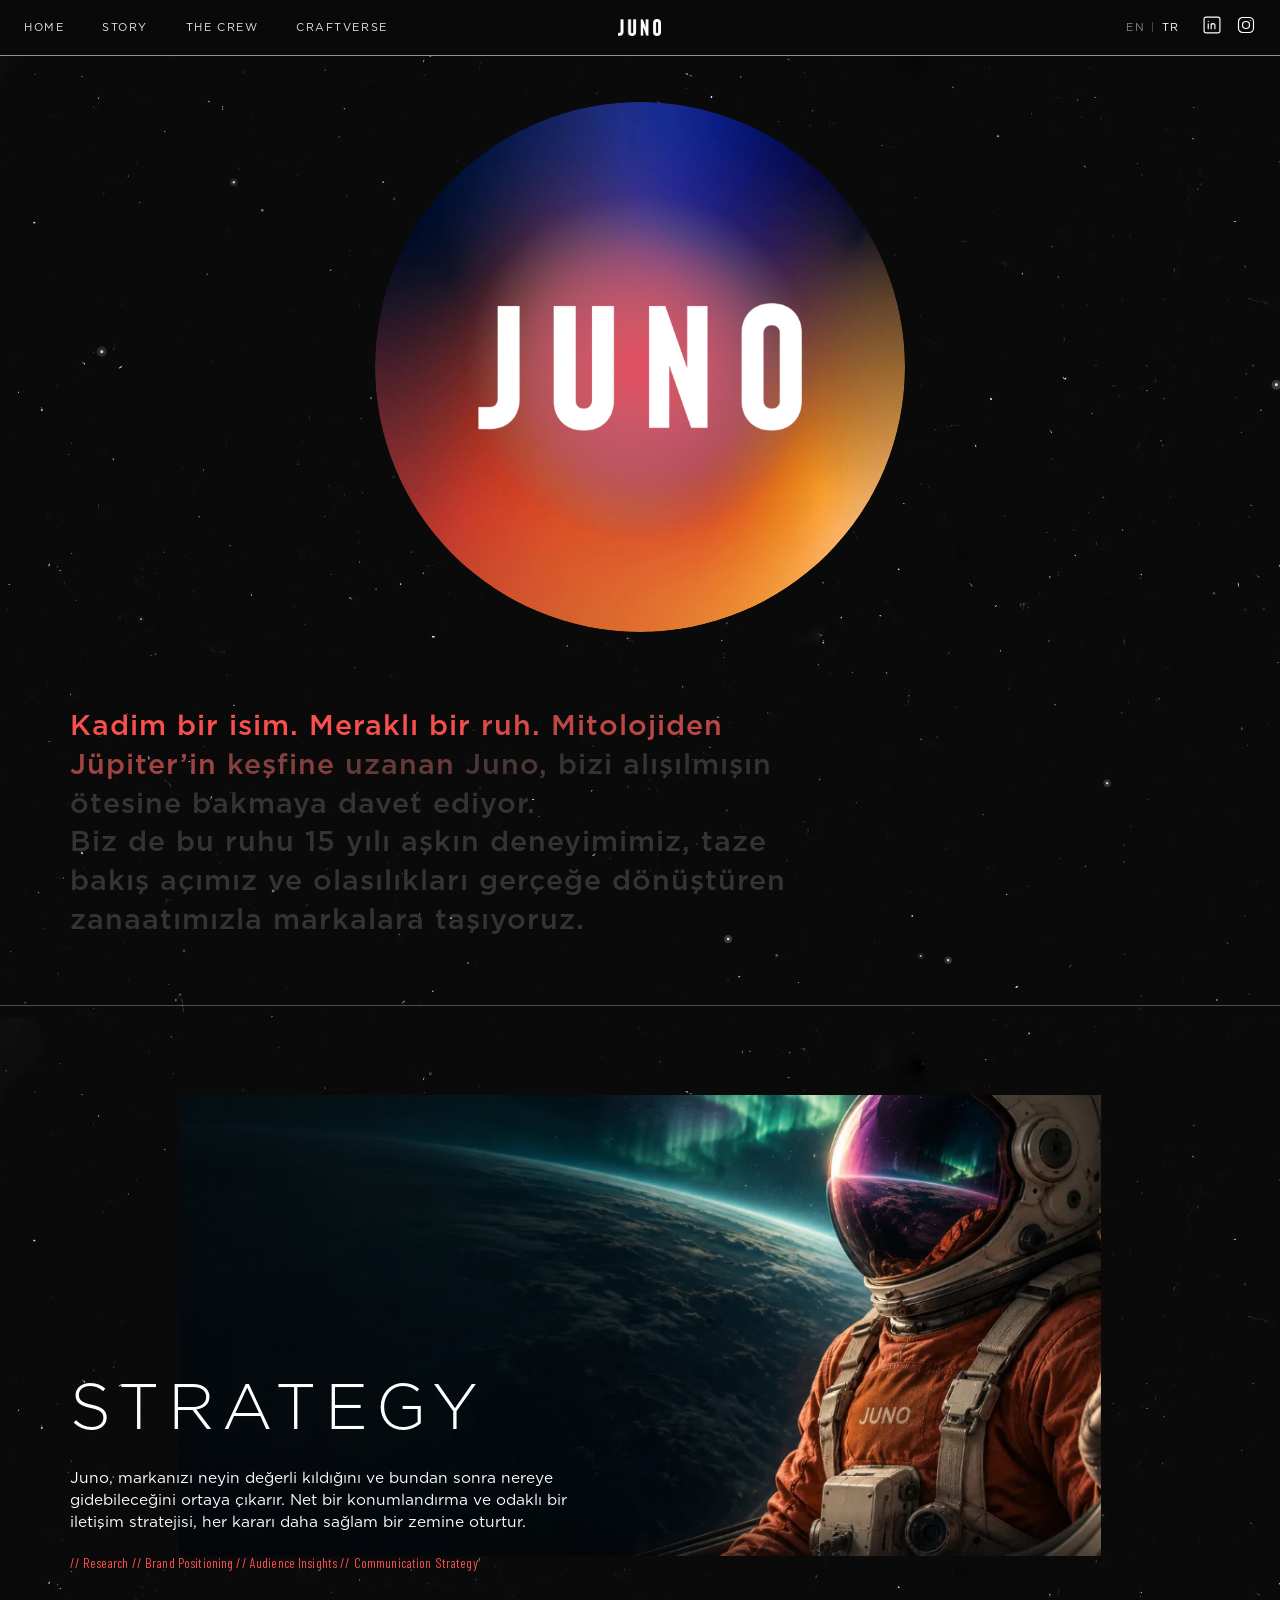
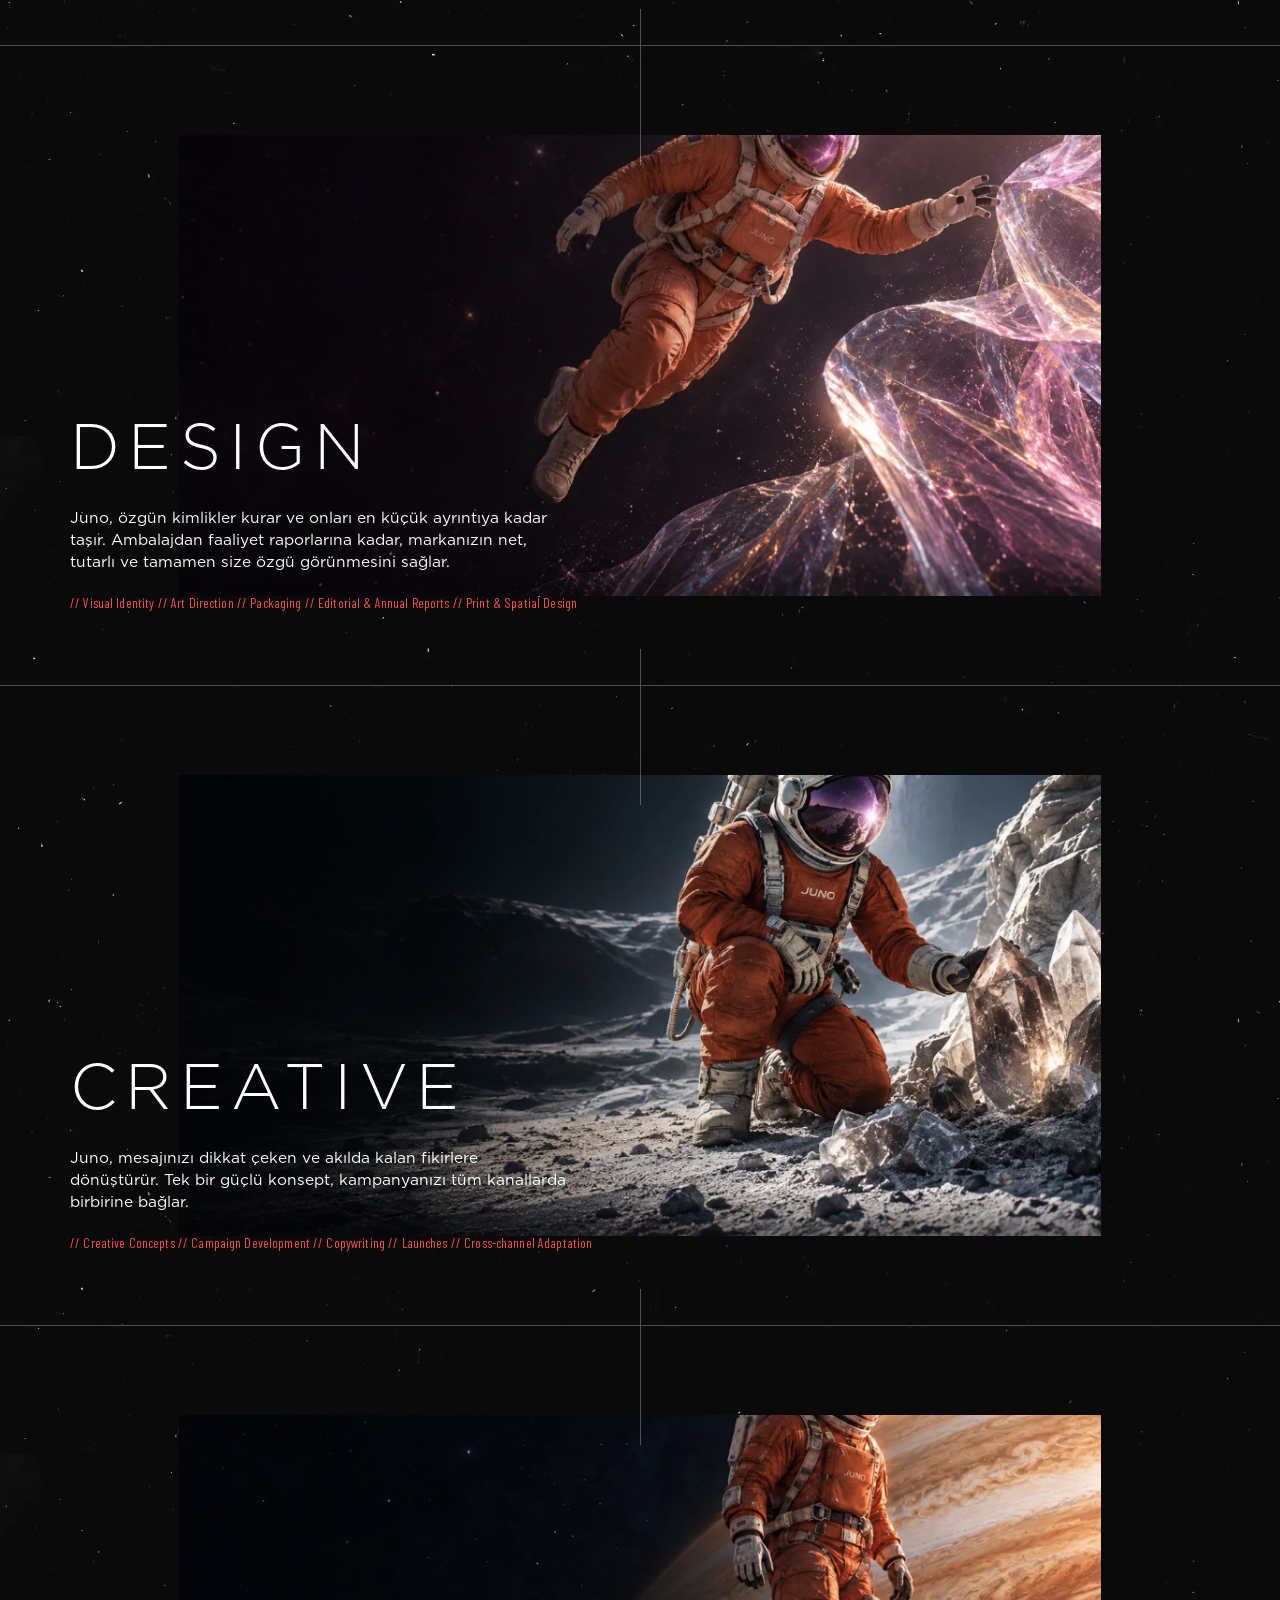
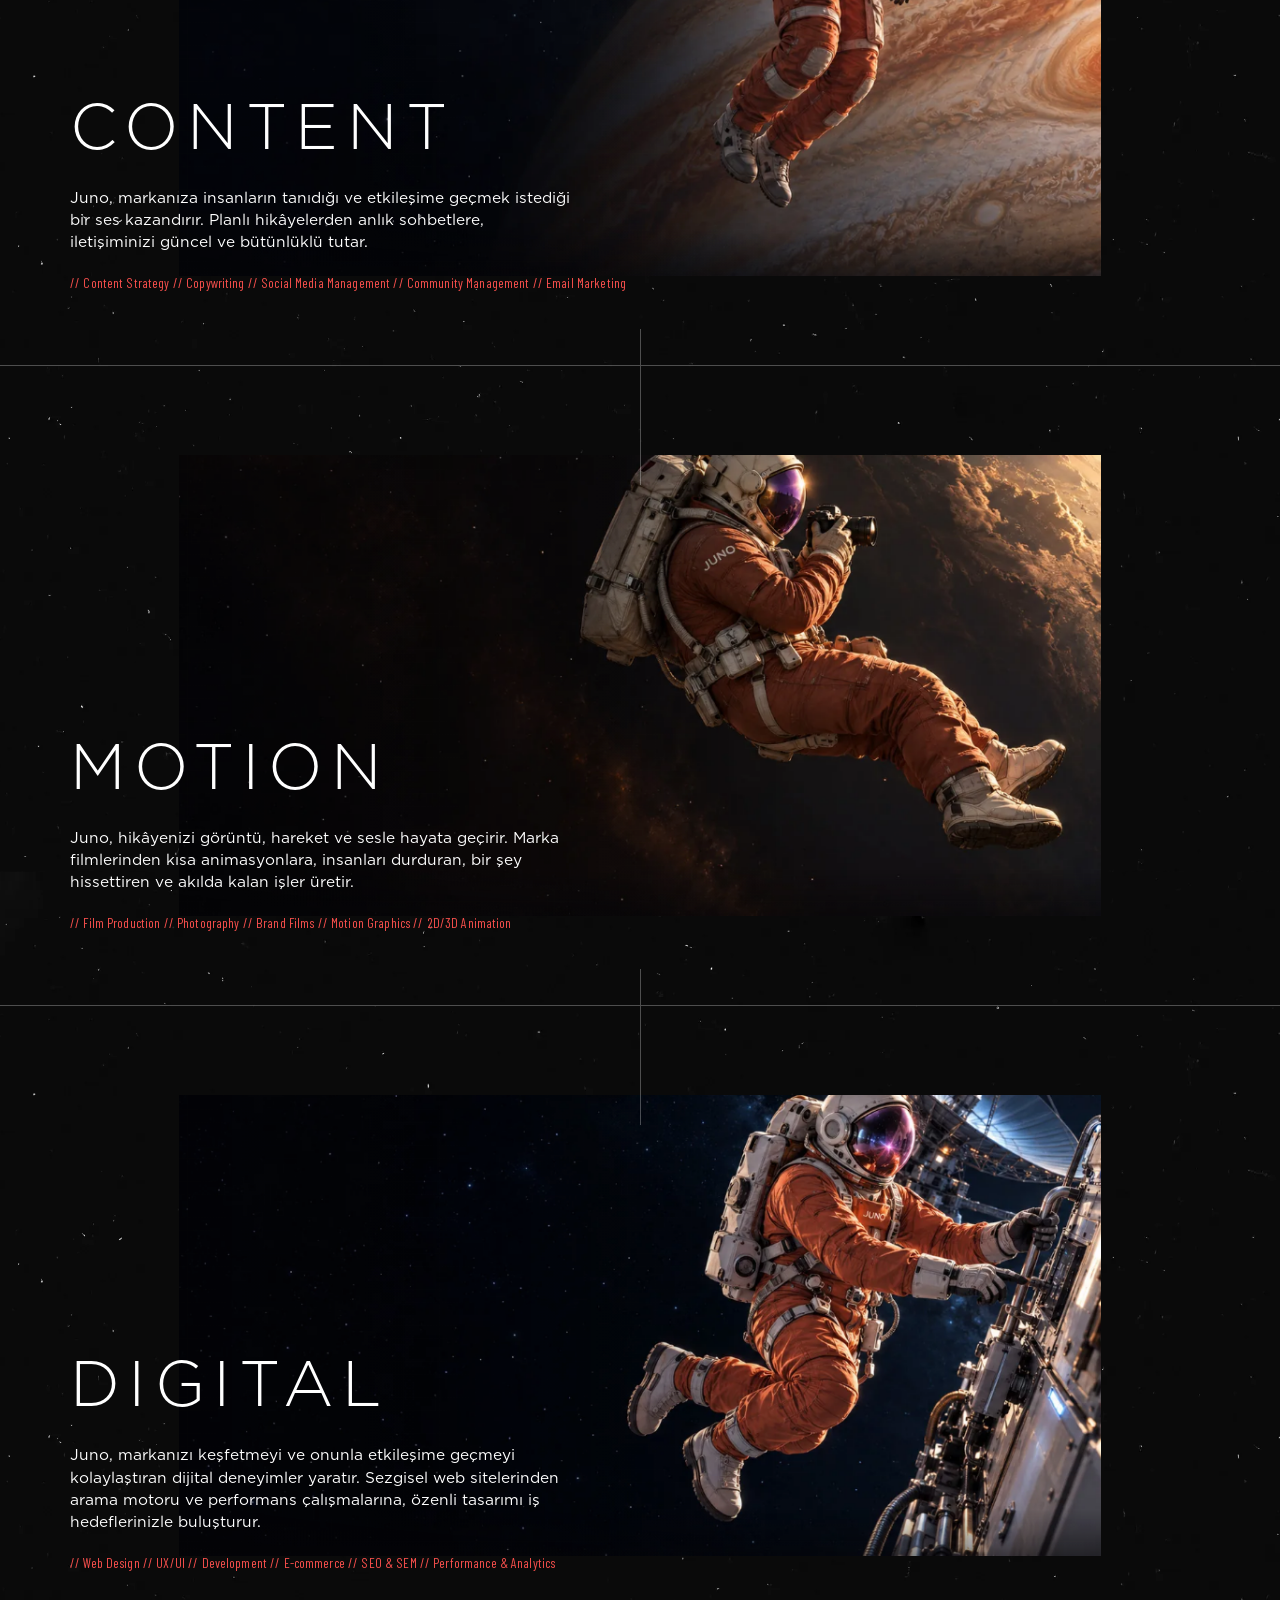
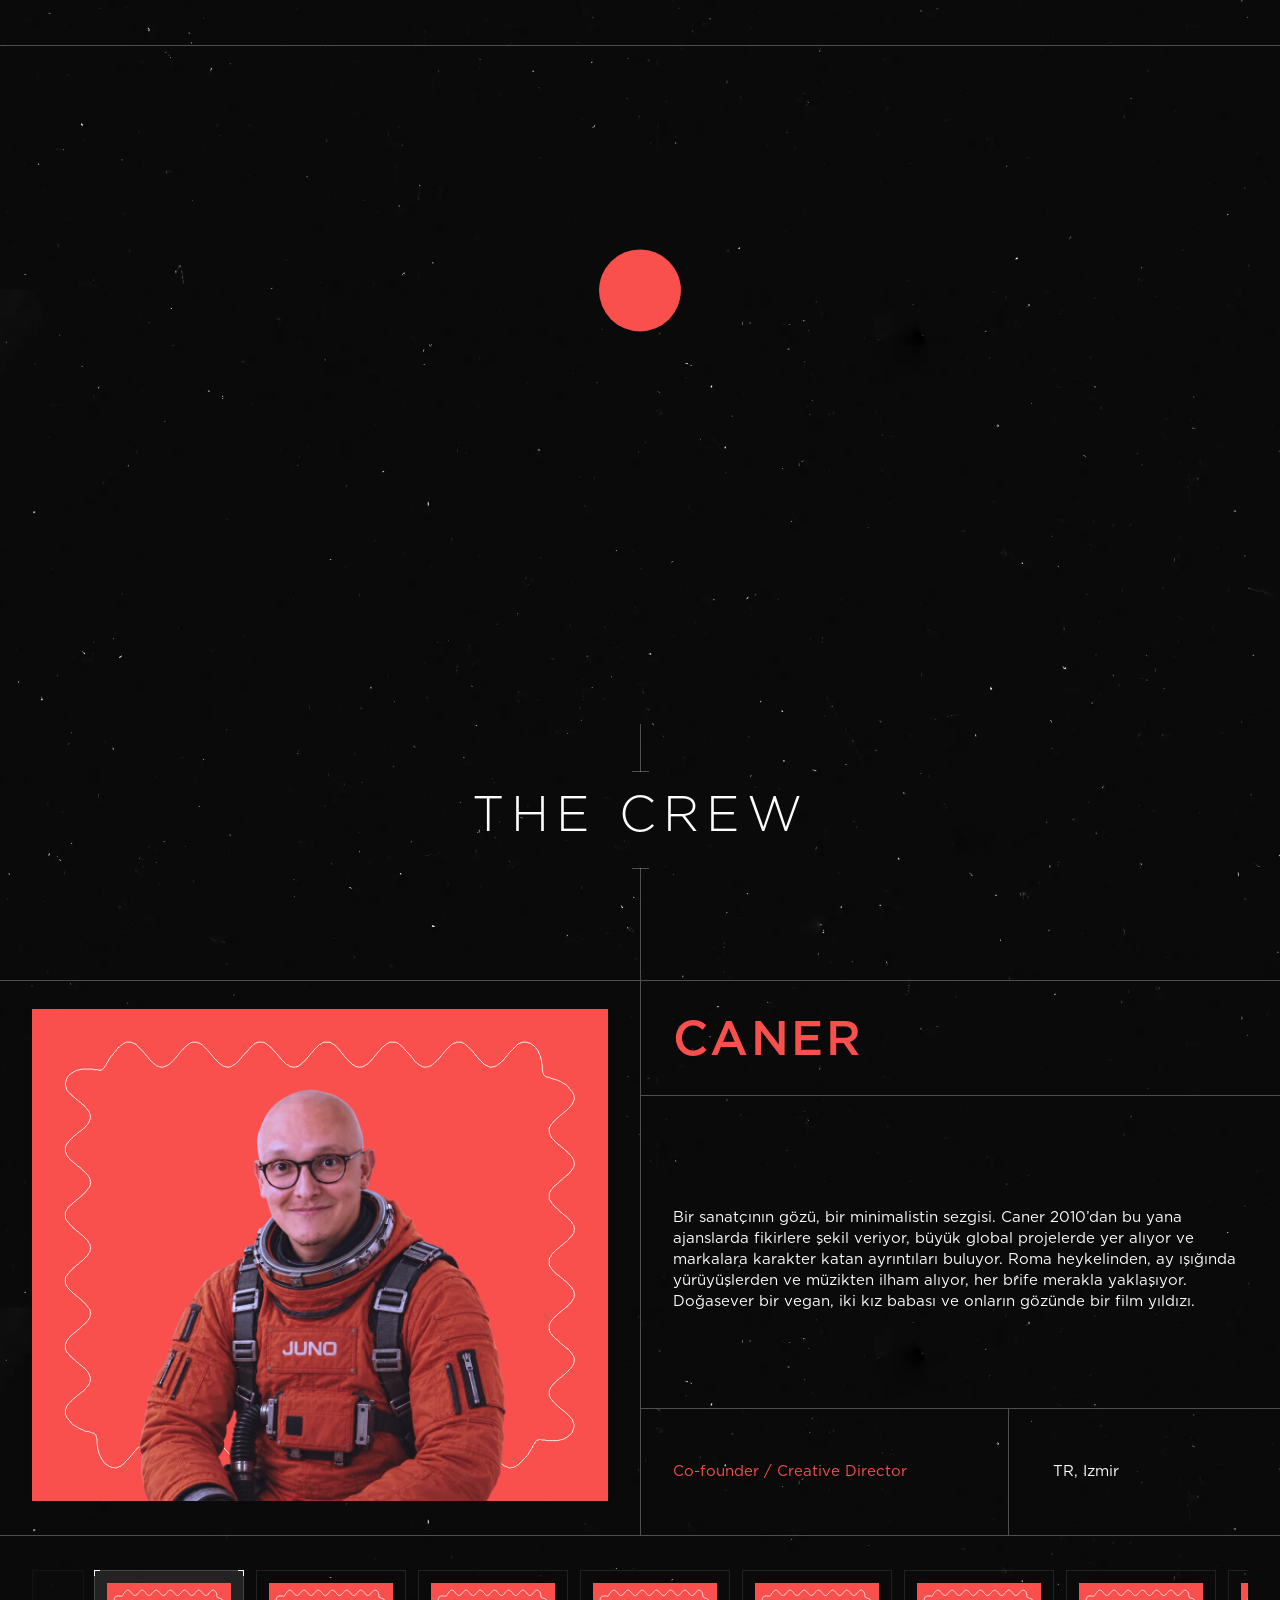
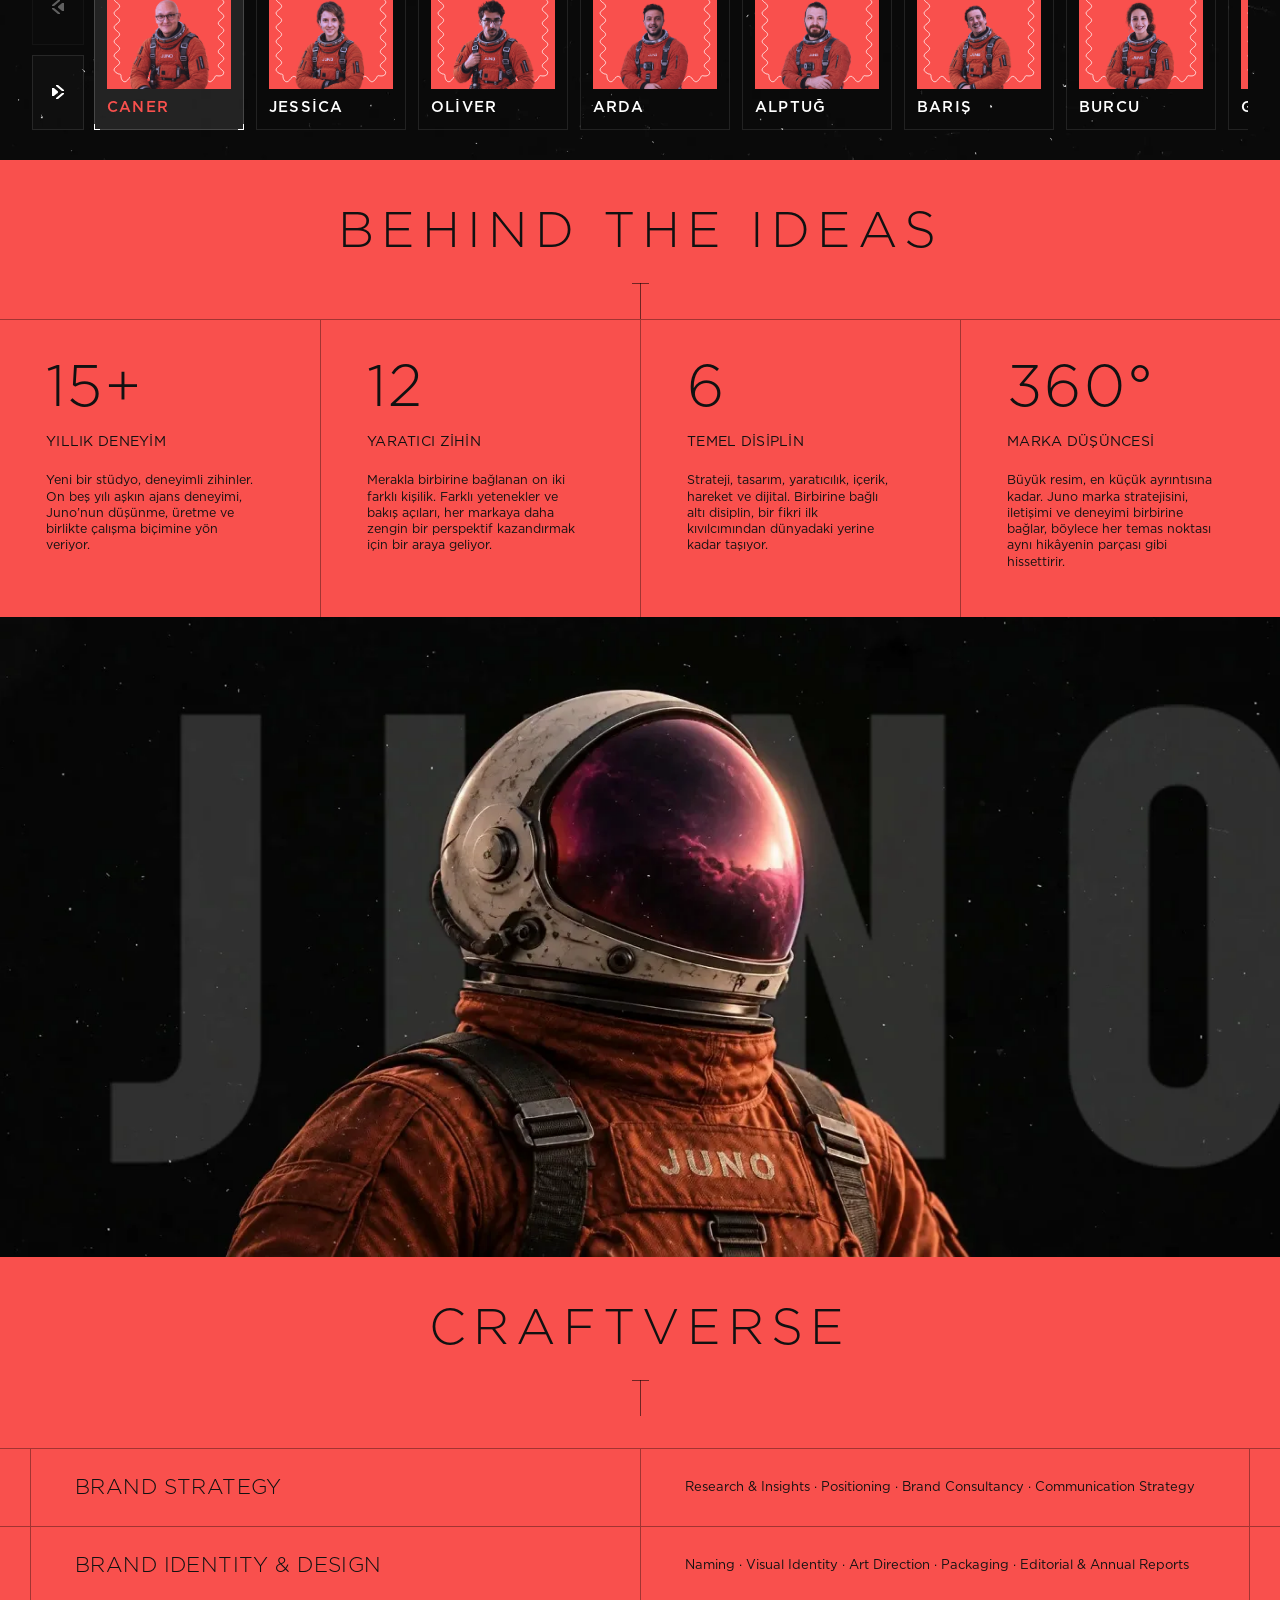
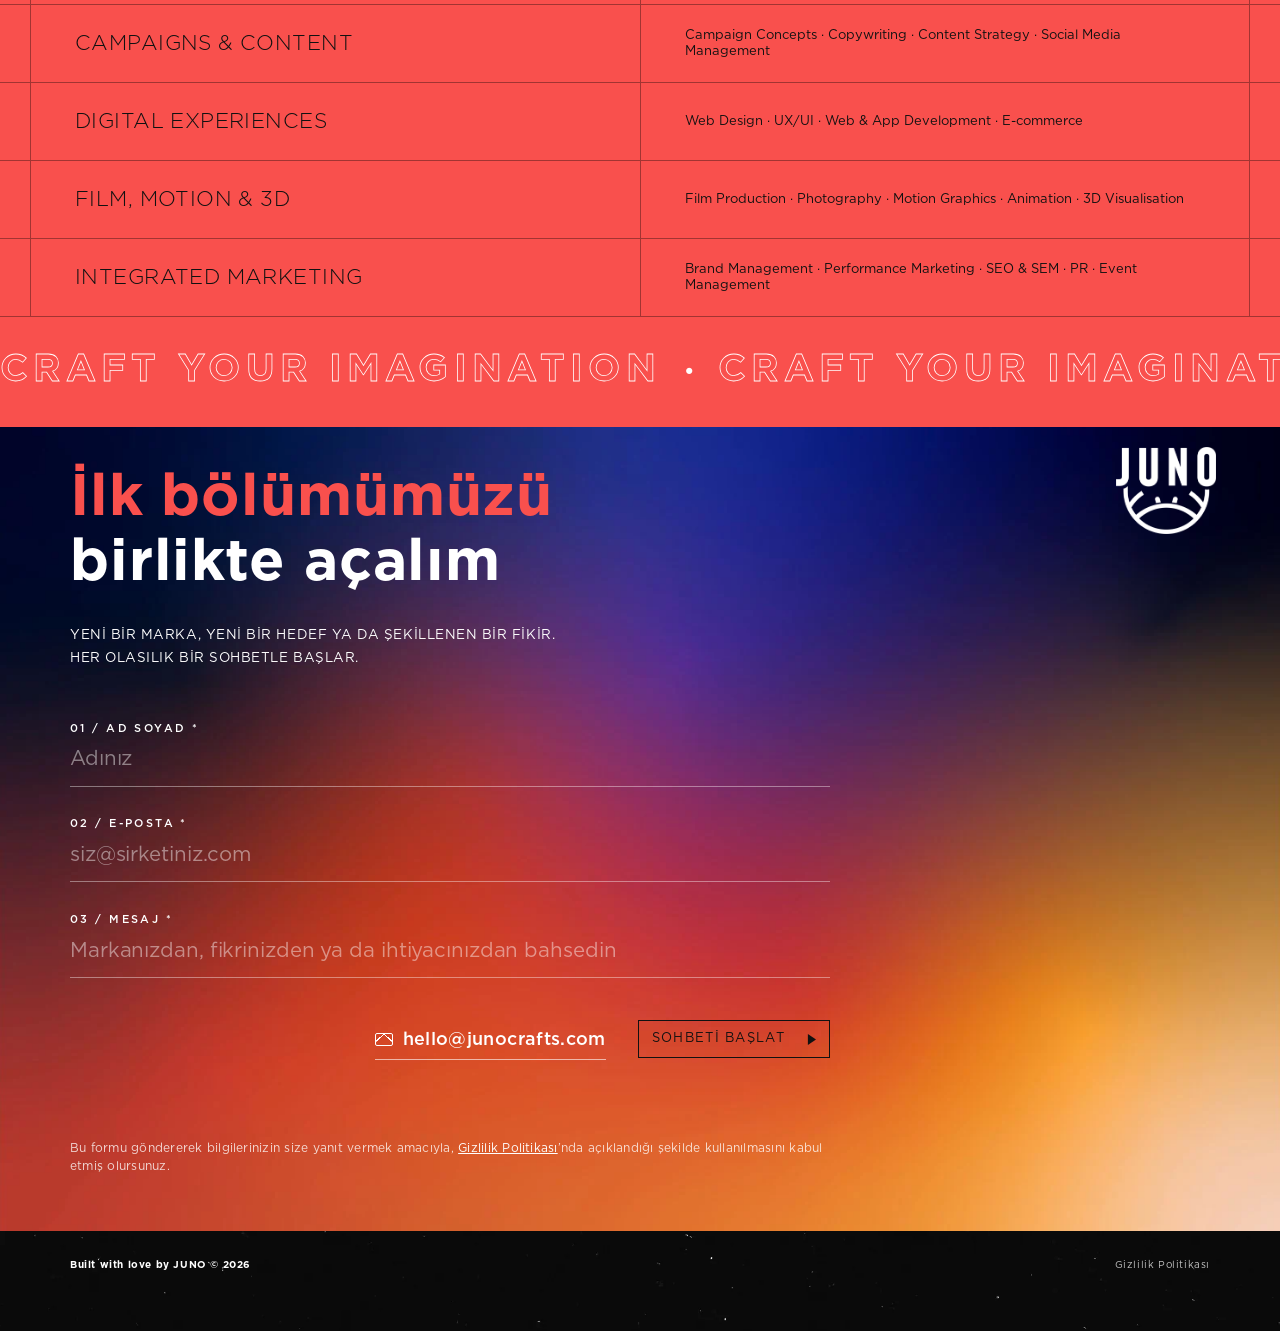
==== commit 02771aa6: "Footer stays in English on the Turkish pages" ====
--- a/tr/index.html
+++ b/tr/index.html
@@ -248,7 +248,7 @@
   </section>
 </main>
 
-<footer class="foot"><span>JUNO tarafından sevgiyle yapıldı © 2026</span><a href="privacy.html">Gizlilik Politikası</a></footer>
+<footer class="foot"><span>Built with love by JUNO © 2026</span><a href="privacy.html">Gizlilik Politikası</a></footer>
 
 <script>window.JUNO_I18N = {"lang": "tr", "bios": {"Caner": "Bir sanatçının gözü, bir minimalistin sezgisi. Caner 2010’dan bu yana ajanslarda fikirlere şekil veriyor, büyük global projelerde yer alıyor ve markalara karakter katan ayrıntıları buluyor. Roma heykelinden, ay ışığında yürüyüşlerden ve müzikten ilham alıyor, her brife merakla yaklaşıyor. Doğasever bir vegan, iki kız babası ve onların gözünde bir film yıldızı.", "Jessica": "Jessica şu anda olup bitenin nabzını tutuyor ve sırada ne olduğunu merak ediyor. Reklamcılıktaki beş yılı aşkın deneyimiyle sosyal kültürü, giderek büyüyen strateji ve tasarım tutkusuyla buluşturuyor. Spor enerjisini, sanat hayal gücünü besliyor. İkisini de işine katıyor ve markaların hiç durmayan bir dünyada kendi yerlerini bulmalarına yardım ediyor.", "Oliver": "Farklı sektörlerde geçen on yıl, Oliver’a iyi ortaklıkların dinlemekle başladığını öğretti. İş hedeflerini yaratıcı olasılıklarla buluşturuyor, sohbete bakış açısı ve insan sezgisi katıyor. Edebiyat ve müzik tutkunu. İyi anlatılmış bir hikâyeyi, beklenmedik bir uyumu ve sohbet bittikten çok sonra bile akılda kalan fikirleri seviyor.", "Arda": "Uzun süredir Londra’da yaşayan Arda, Juno’yu İngiltere ve Avrupa’daki yeni sohbetlerle buluşturuyor. Farklı sektörlere yayılan ağı, işletmelerin tanışma ve birlikte çalışma biçimine geniş bir bakış açısı getiriyor. Rolü ortak noktayı bulmak: bir markanın neye ihtiyaç duyduğunu anlamak, Juno’nun nerede katkı sağlayabileceğini görmek ve umut vadeden bir tanışmanın kalıcı bir ortaklığa dönüşmesine alan açmak.", "Alptuğ": "Alptuğ on beş yılı aşkın süredir fikirlere ritim, hareket ve karakter kazandırıyor. Büyük küçük pek çok projede yeni teknikler denedi; keskin görsel bakışını hareket tasarımına çok yönlü yaklaşımıyla birleştirdi. Kuşlar, doğa ve müzik merakını besliyor: hayal gücünü hep hareket halinde tutan desenler, sesler ve küçük sürprizlerle dolu bir dünya.", "Barış": "Barış yüzeyin altına inmeyi seviyor. Reklamcılıktaki on yılı aşkın deneyimiyle müşterileriyle güçlü ilişkiler kuruyor ve markaların daha net bir stratejik yön bulmasına yardım ediyor. Aynı merak onu su altına da götürüyor, dalış ona bambaşka bir bakış açısı sunuyor. Karada ise müzik, edebiyat ve iyi sohbetler keşif iştahını canlı tutuyor.", "Burcu": "Fizik mühendisliği eğitimi alan Burcu, asıl yolunu dijital pazarlamada buldu. On beş yıldır analitik düşünceyi kişisel bir dokunuşla birleştirerek markaların büyümesine katkı sağlıyor, kalıcı ortaklıklara dönüşen ilişkiler kuruyor. Ekrandan uzaklaştığında kampanya planlarını kamp gezileriyle değiştiriyor. Açık gökyüzünde, sessiz patikalarda ve doğayla geçen zamanda yeni bakış açıları buluyor.", "Gülce": "Gülce büyük resmi ve her parçanın birbirine nasıl bağlandığını görüyor. Reklamcılıktaki on yılı aşkın deneyimiyle marka danışmanlığını, dijital pazarlamayı, halkla ilişkileri ve etkinlikleri her müşteriye özel bütünleşik stratejilerde bir araya getiriyor. Markaların yönünü bulmasına ve bunu tutarlı biçimde ifade etmesine yardım ediyor. Brifler dışında, hayvanlar ve doğa onun dünyasında özel bir yer tutuyor.", "Burhan": "Burhan yirmi beş yılı aşkın süredir fikirleri tıklanabilen, keşfedilebilen ve kullanılabilen işlere dönüştürüyor. Web sitelerinden uygulamalara, bir tasarımcının özenini zor kısımları çözen bir geliştirici sezgisiyle birleştiriyor. Kod onun doğal yaşam alanı, deniz de bir diğeri. Tutkulu bir dalgıç olarak hem bir arayüzün hem de dalgaların altında yatana aynı ilgiyle bakıyor.", "Ali": "Ali, yaratıcı fikirleri onları hayata geçiren teknolojiyle buluşturuyor. On yıllık yazılım geliştirme deneyimiyle front-end ve back-end alanlarında çalışıyor; sezgisel ve güvenilir dijital deneyimler kuruyor. Ayrıntıya dikkatini pratik bir problem çözme yaklaşımıyla birleştiriyor ve karmaşık gereksinimleri kullanması kolay web sitelerine ve uygulamalara dönüştürüyor. Kodun dışında merakı, onu yeni teknolojileri ve fikirleri keşfetmeye yöneltiyor.", "Seval": "Grafik tasarımda geçen yirmi yıl, Seval’e keskin bir göz, araçlarına tam hâkimiyet ve teslim tarihleri sıkıştığında bile bozulmayan bir sakinlik kazandırdı. Yoğun brifleri netleştiriyor, en küçük ayrıntıya özen gösteriyor. Tutkulu bir gezgin olarak gittiği her yerden yeni bakış açıları topluyor: renkler, mekânlar ve işine yansıyan küçük gözlemler.", "Adem": "Adem otuz yılı aşkın reklamcılık deneyimini 3D’de kurduğu dünyalara taşıyor. Sayısız ajans projesinin ardından fikirlere biçim, derinlik ve boyut kazandırmaya özel bir tutku duydu. Zanaatı sabır ve deneyime, hayatı ise aileye, iyi yaşama ve doğaya dayanıyor. Ayrıntıyı gören, neyin önemli olduğunu net bilen bir göz."}, "msgs": {"name": "Lütfen adınızı yazın.", "email": "Lütfen geçerli bir e-posta adresi girin.", "message": "Lütfen kısa bir mesaj yazın.", "sending": "Gönderiliyor…", "sent": "Teşekkürler! Mesajınız yola çıktı. En kısa sürede size dönüş yapacağız.", "failed": "Bir sorun oluştu. Lütfen doğrudan hello@junocrafts.com adresine yazın."}};</script>
 <script src="../assets/js/main.js?v=16" defer></script>
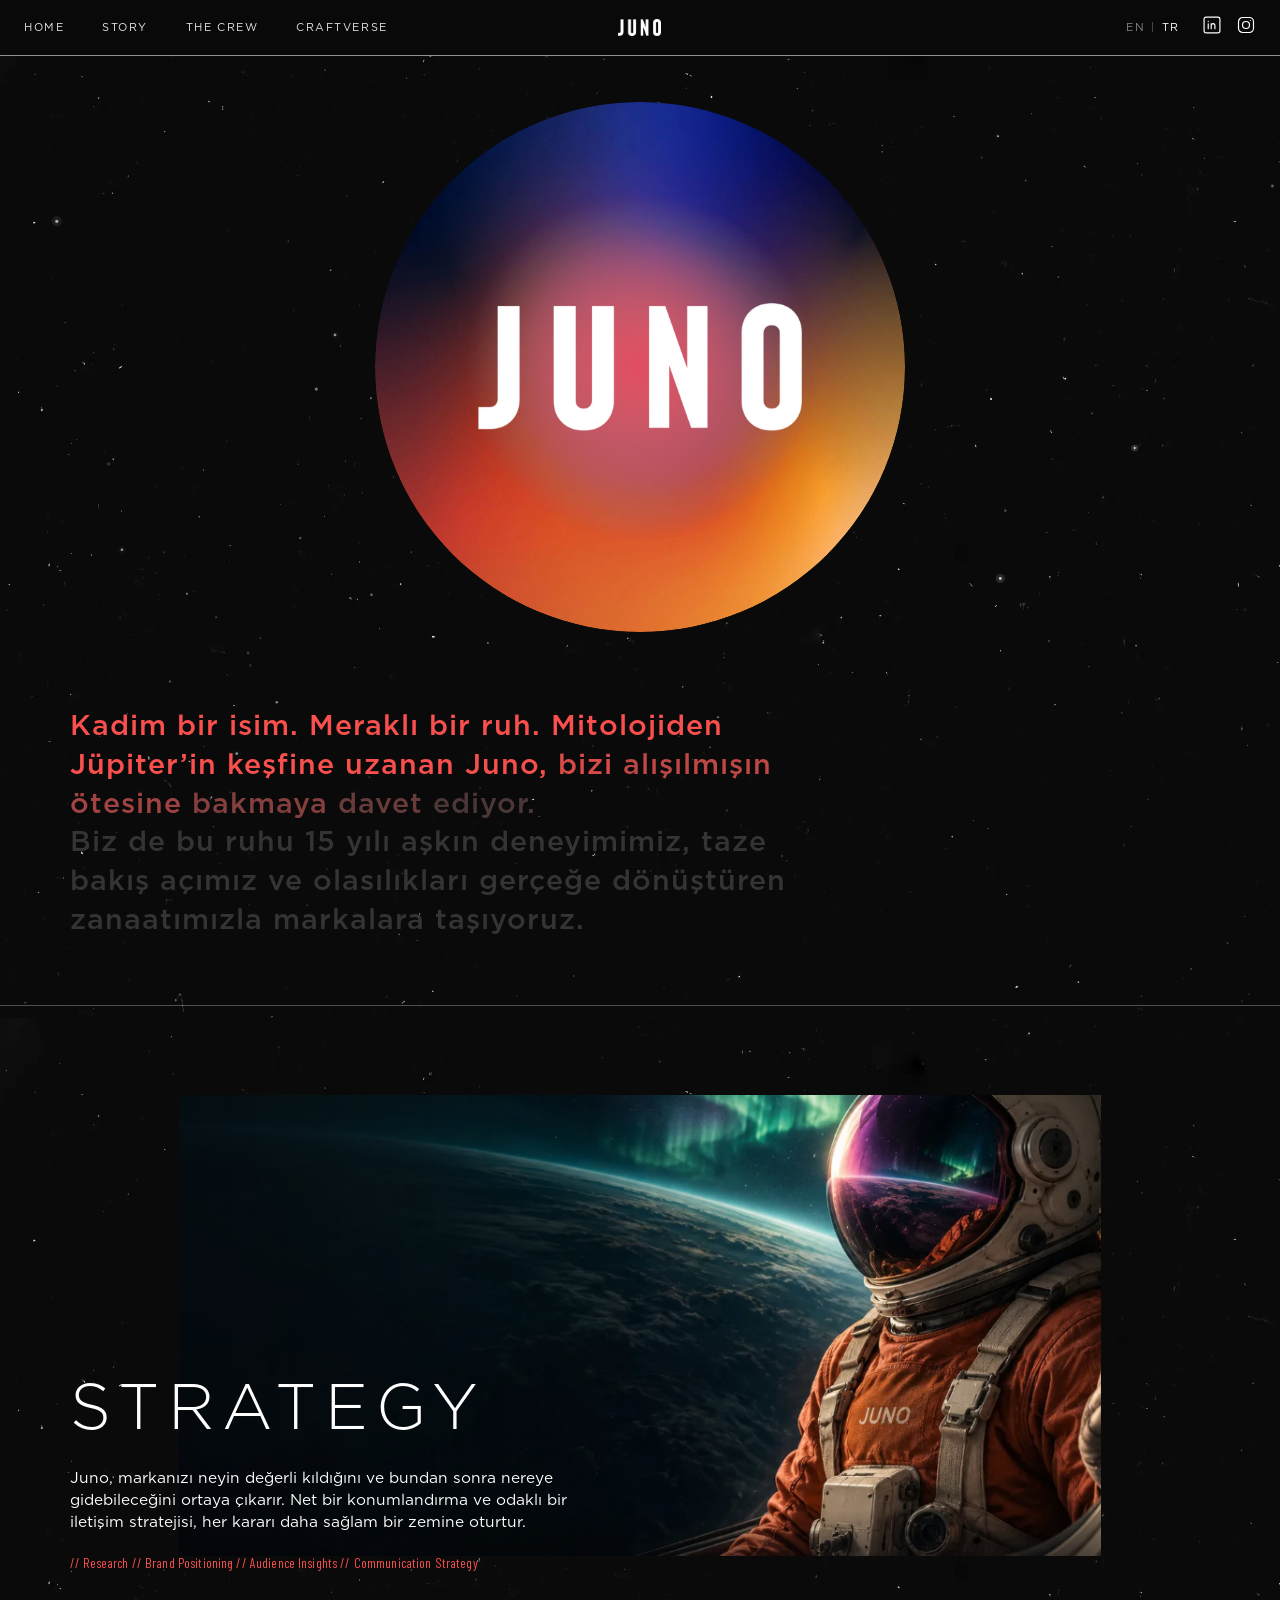
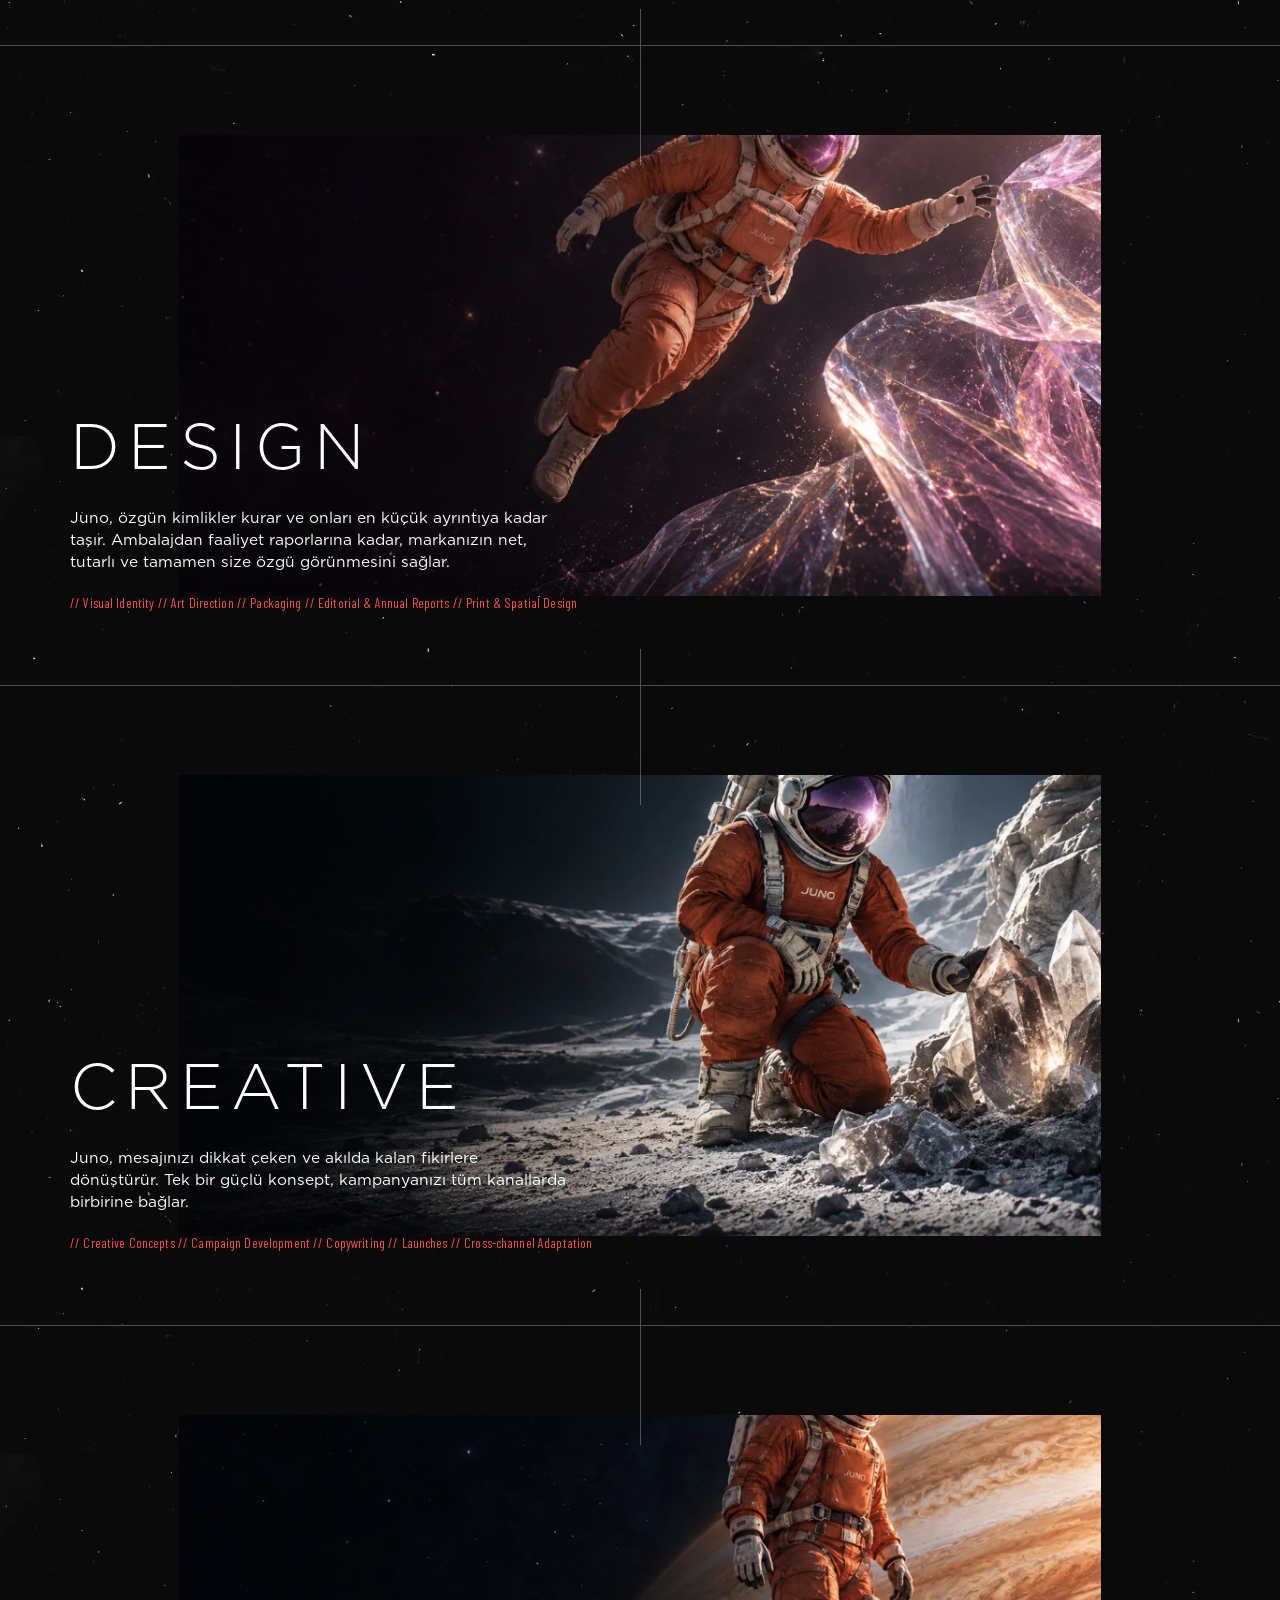
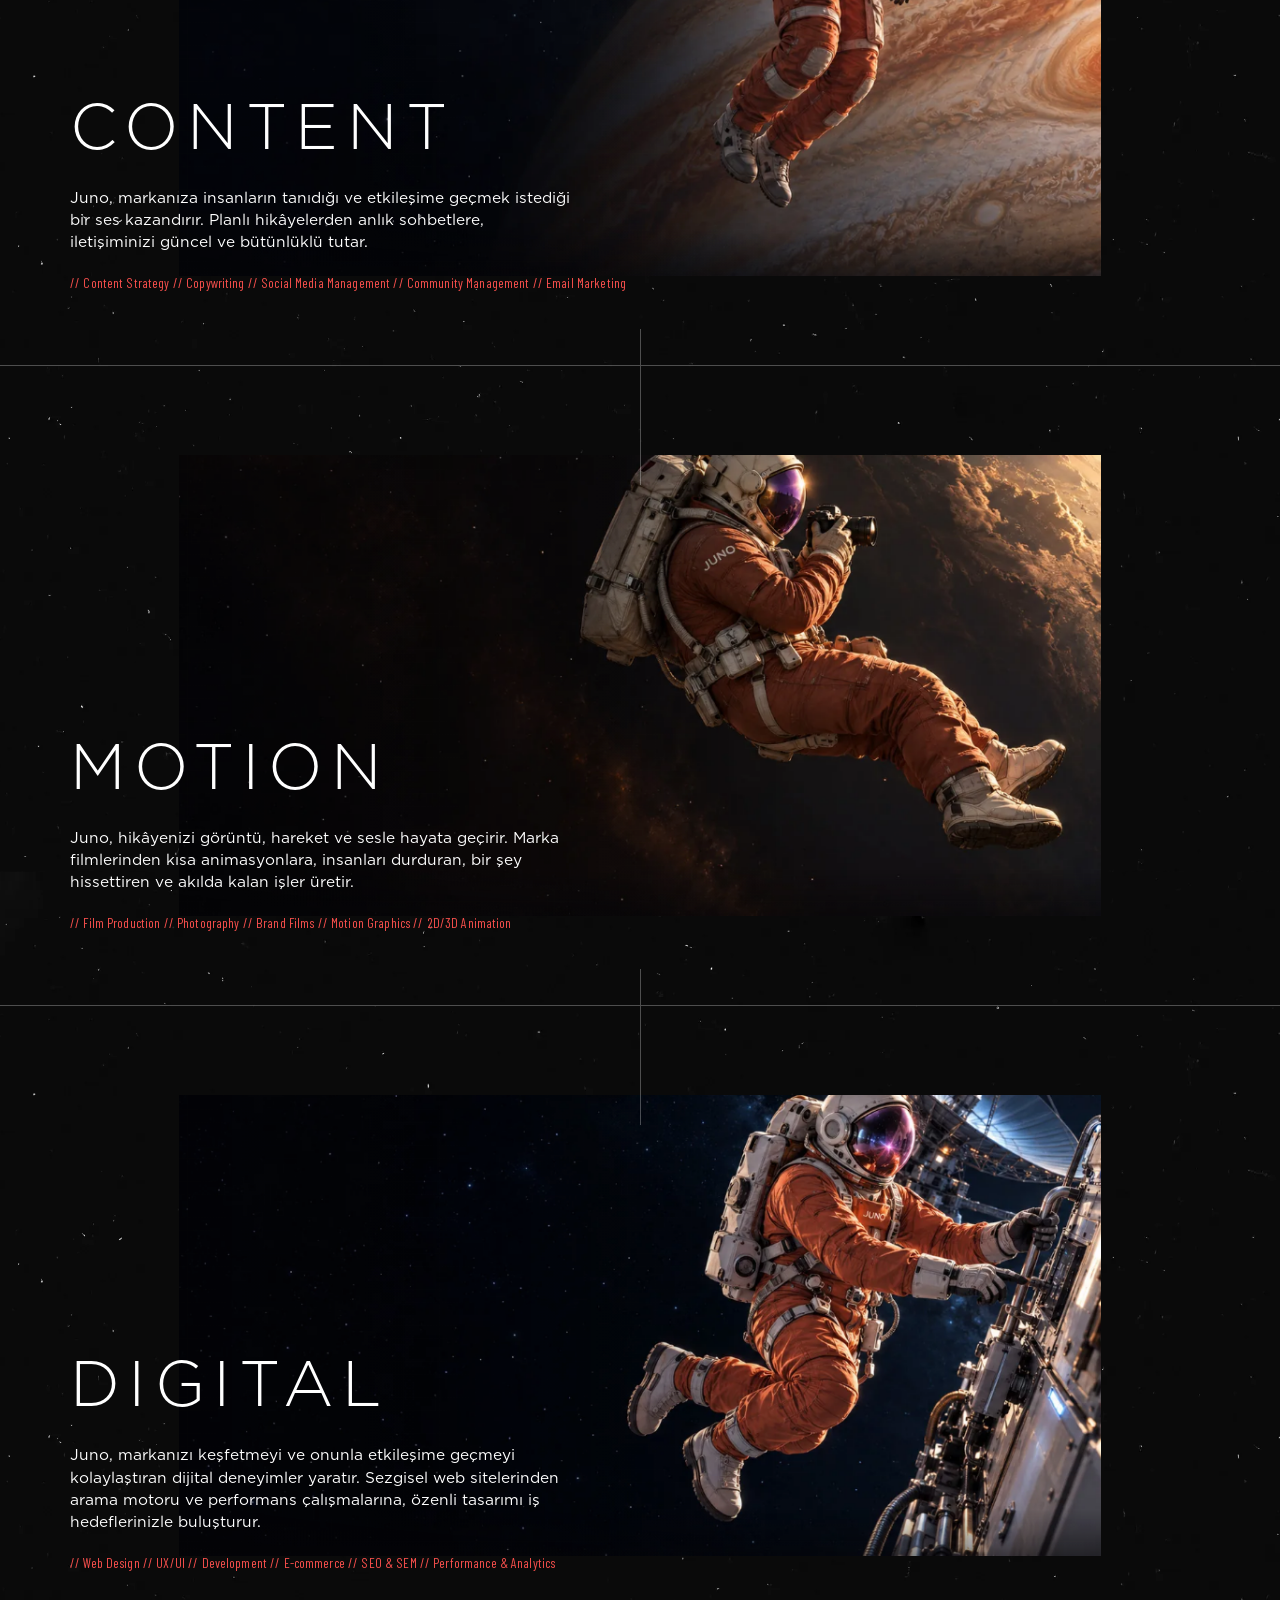
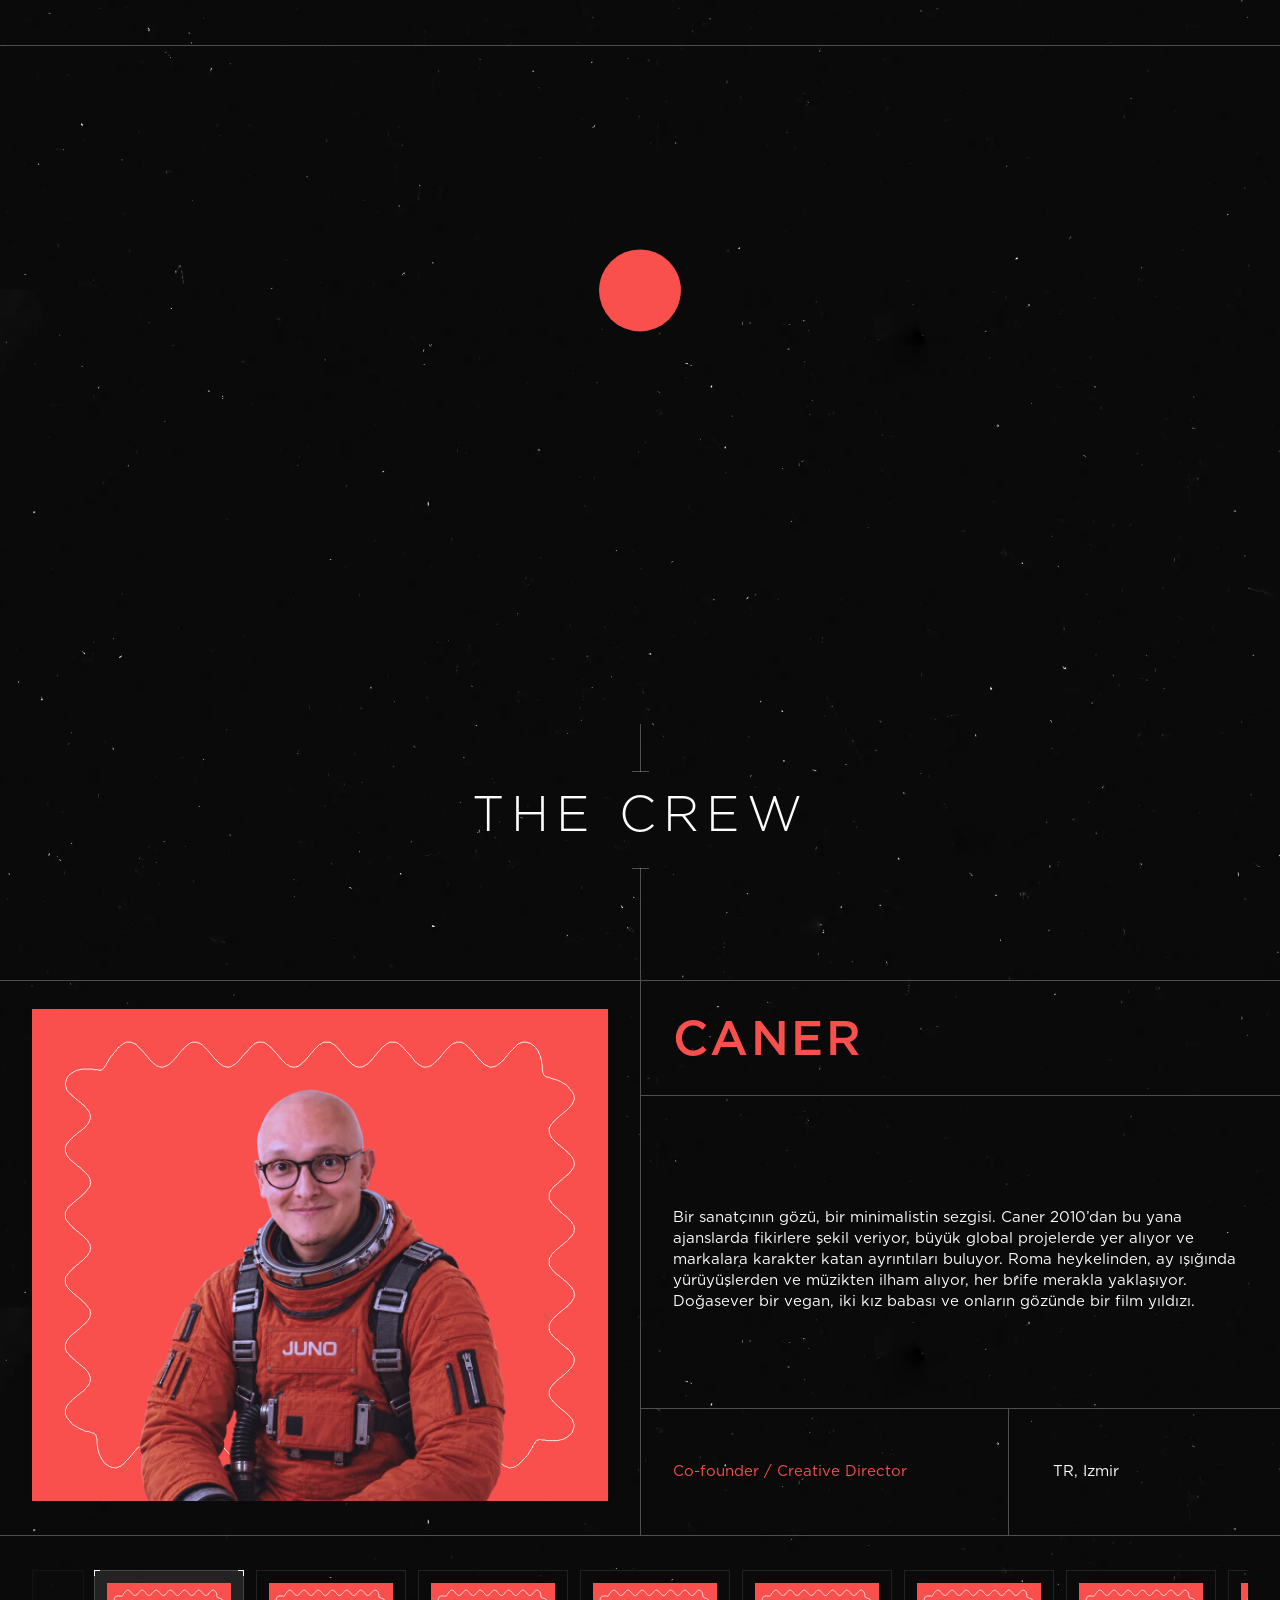
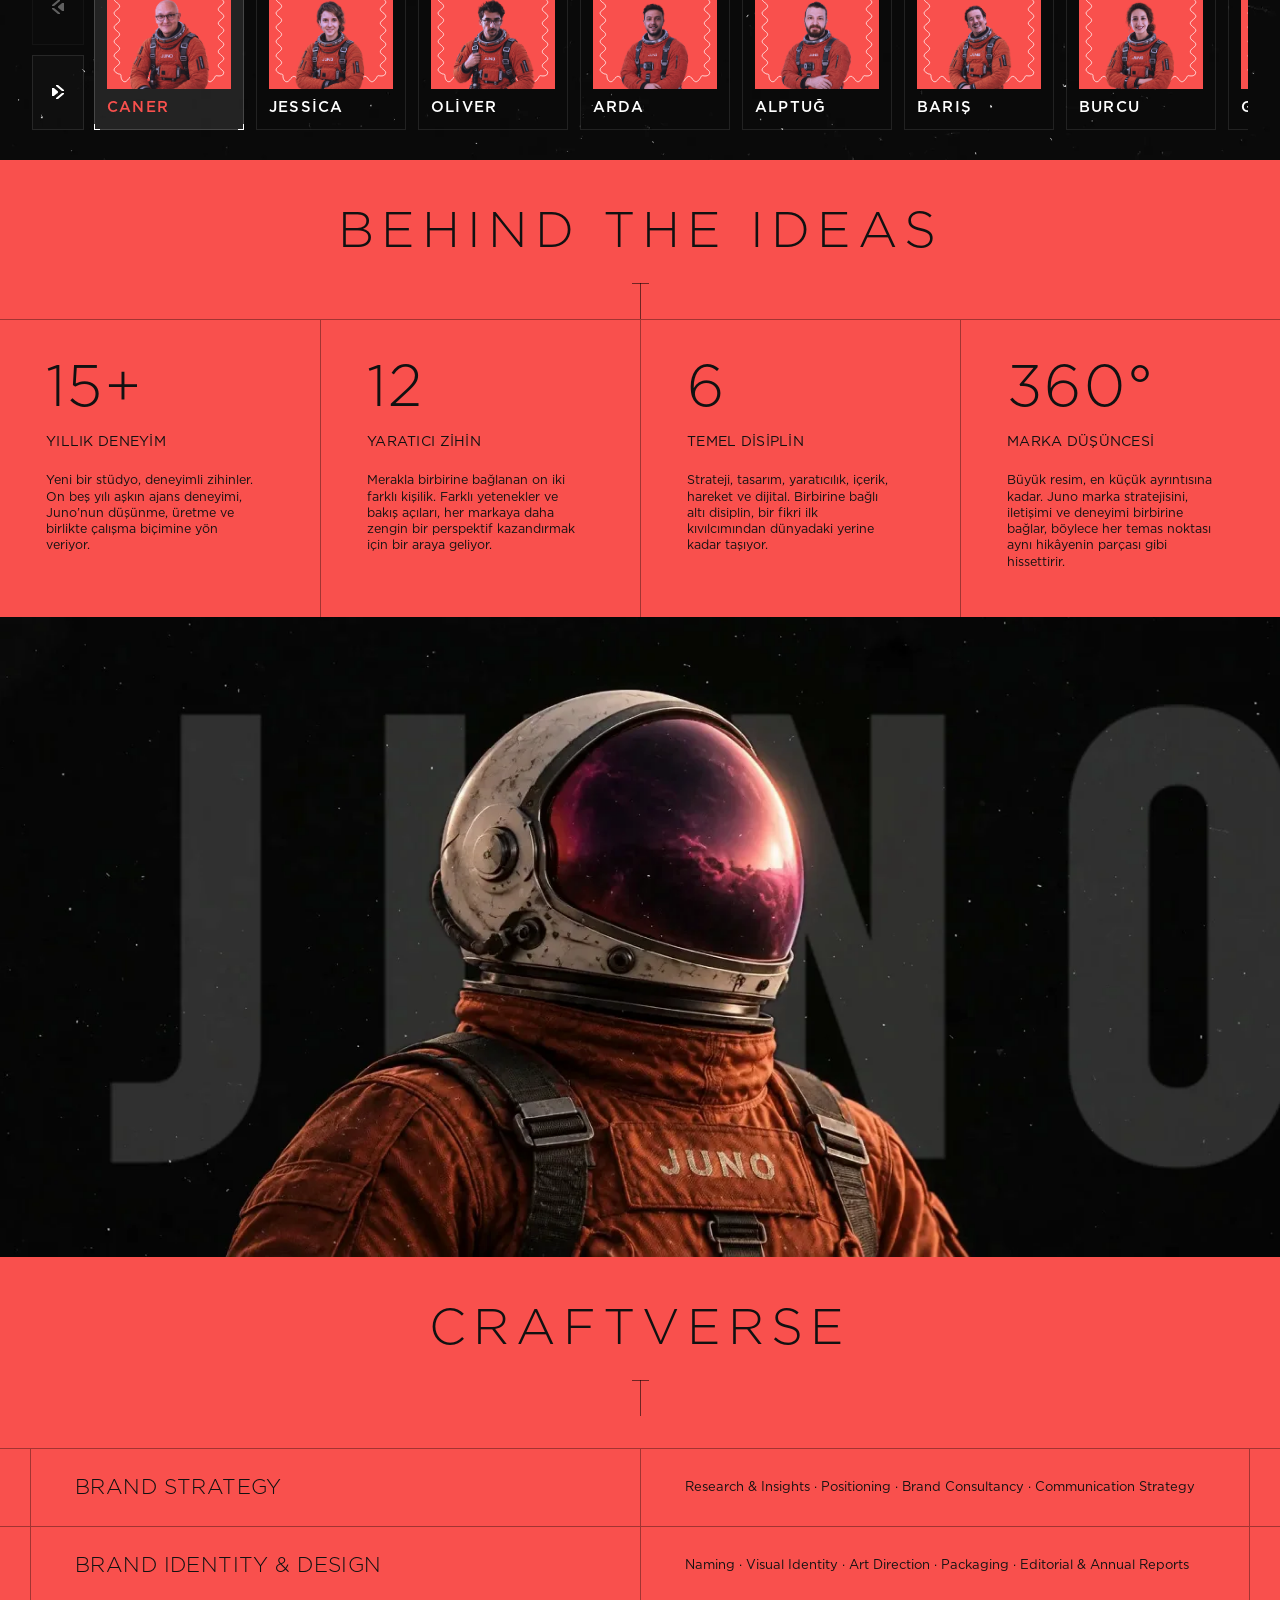
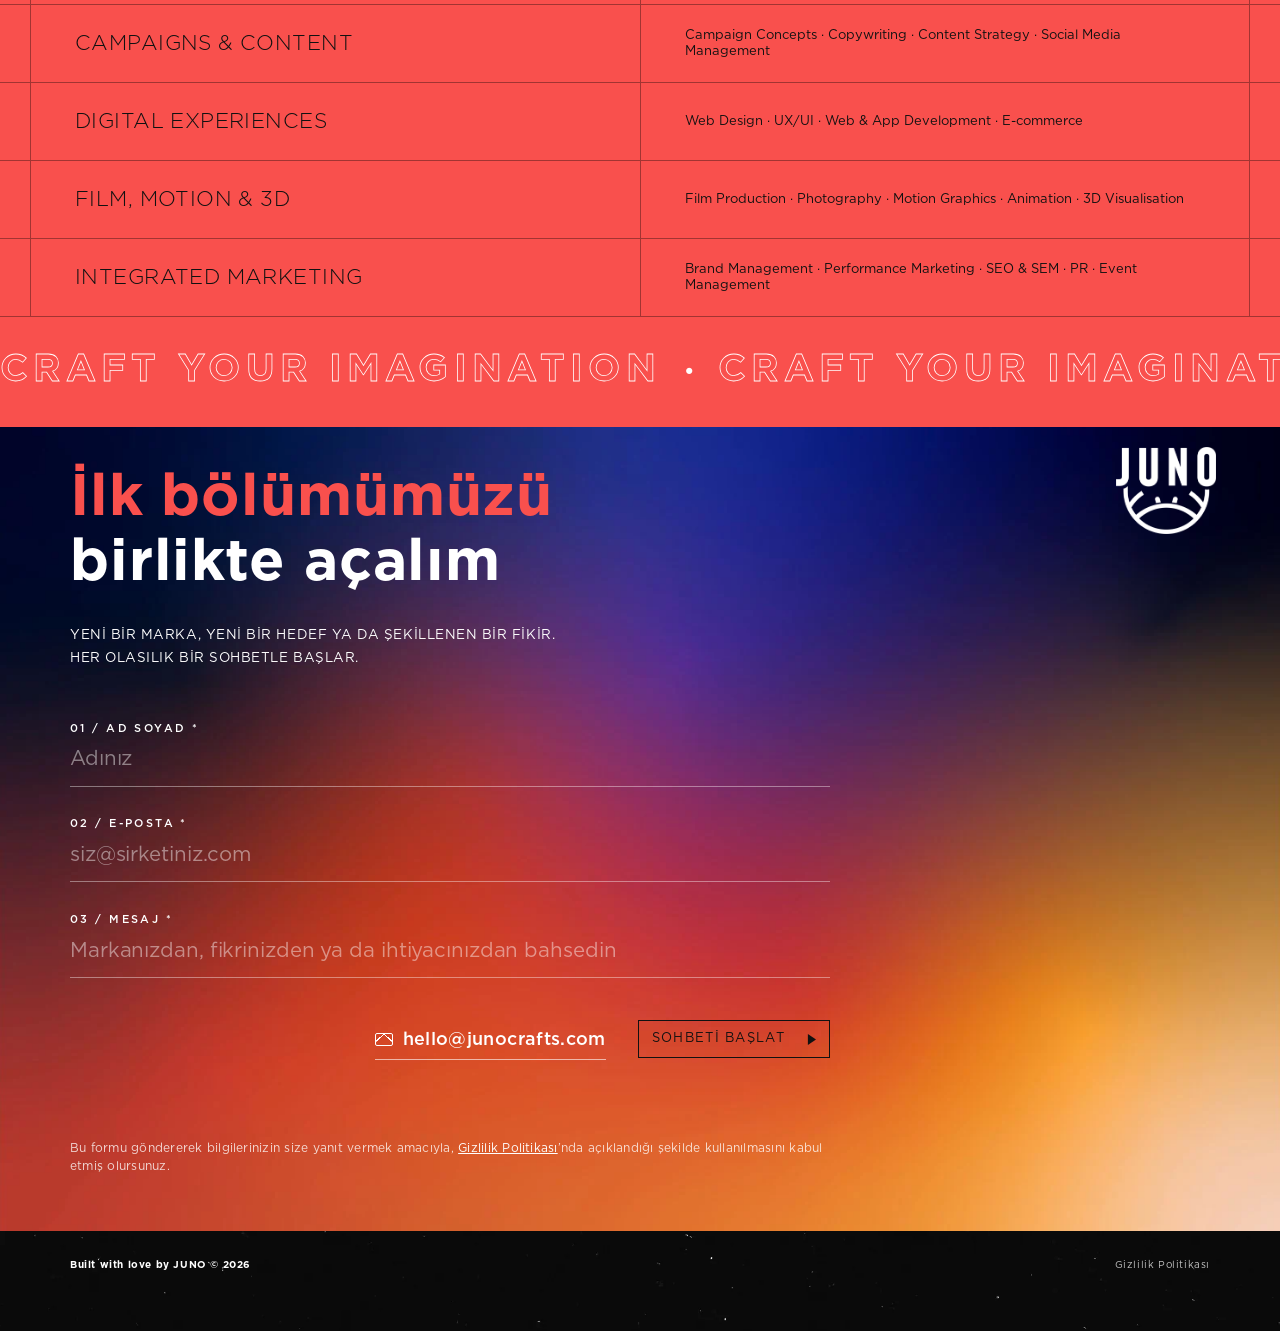
==== commit 9a4ed86b: "Phone: room under the astronauts' feet, lighter zoom" ====
--- a/tr/index.html
+++ b/tr/index.html
@@ -21,7 +21,7 @@
   <link rel="icon" href="../assets/logo/juno-symbol.webp">
   <link rel="alternate" hreflang="en" href="https://junocrafts.com/">
   <link rel="alternate" hreflang="tr" href="https://junocrafts.com/tr/">
-  <link rel="stylesheet" href="../assets/css/style.css?v=16">
+  <link rel="stylesheet" href="../assets/css/style.css?v=18">
 </head>
 <body>
 
@@ -251,6 +251,6 @@
 <footer class="foot"><span>Built with love by JUNO © 2026</span><a href="privacy.html">Gizlilik Politikası</a></footer>
 
 <script>window.JUNO_I18N = {"lang": "tr", "bios": {"Caner": "Bir sanatçının gözü, bir minimalistin sezgisi. Caner 2010’dan bu yana ajanslarda fikirlere şekil veriyor, büyük global projelerde yer alıyor ve markalara karakter katan ayrıntıları buluyor. Roma heykelinden, ay ışığında yürüyüşlerden ve müzikten ilham alıyor, her brife merakla yaklaşıyor. Doğasever bir vegan, iki kız babası ve onların gözünde bir film yıldızı.", "Jessica": "Jessica şu anda olup bitenin nabzını tutuyor ve sırada ne olduğunu merak ediyor. Reklamcılıktaki beş yılı aşkın deneyimiyle sosyal kültürü, giderek büyüyen strateji ve tasarım tutkusuyla buluşturuyor. Spor enerjisini, sanat hayal gücünü besliyor. İkisini de işine katıyor ve markaların hiç durmayan bir dünyada kendi yerlerini bulmalarına yardım ediyor.", "Oliver": "Farklı sektörlerde geçen on yıl, Oliver’a iyi ortaklıkların dinlemekle başladığını öğretti. İş hedeflerini yaratıcı olasılıklarla buluşturuyor, sohbete bakış açısı ve insan sezgisi katıyor. Edebiyat ve müzik tutkunu. İyi anlatılmış bir hikâyeyi, beklenmedik bir uyumu ve sohbet bittikten çok sonra bile akılda kalan fikirleri seviyor.", "Arda": "Uzun süredir Londra’da yaşayan Arda, Juno’yu İngiltere ve Avrupa’daki yeni sohbetlerle buluşturuyor. Farklı sektörlere yayılan ağı, işletmelerin tanışma ve birlikte çalışma biçimine geniş bir bakış açısı getiriyor. Rolü ortak noktayı bulmak: bir markanın neye ihtiyaç duyduğunu anlamak, Juno’nun nerede katkı sağlayabileceğini görmek ve umut vadeden bir tanışmanın kalıcı bir ortaklığa dönüşmesine alan açmak.", "Alptuğ": "Alptuğ on beş yılı aşkın süredir fikirlere ritim, hareket ve karakter kazandırıyor. Büyük küçük pek çok projede yeni teknikler denedi; keskin görsel bakışını hareket tasarımına çok yönlü yaklaşımıyla birleştirdi. Kuşlar, doğa ve müzik merakını besliyor: hayal gücünü hep hareket halinde tutan desenler, sesler ve küçük sürprizlerle dolu bir dünya.", "Barış": "Barış yüzeyin altına inmeyi seviyor. Reklamcılıktaki on yılı aşkın deneyimiyle müşterileriyle güçlü ilişkiler kuruyor ve markaların daha net bir stratejik yön bulmasına yardım ediyor. Aynı merak onu su altına da götürüyor, dalış ona bambaşka bir bakış açısı sunuyor. Karada ise müzik, edebiyat ve iyi sohbetler keşif iştahını canlı tutuyor.", "Burcu": "Fizik mühendisliği eğitimi alan Burcu, asıl yolunu dijital pazarlamada buldu. On beş yıldır analitik düşünceyi kişisel bir dokunuşla birleştirerek markaların büyümesine katkı sağlıyor, kalıcı ortaklıklara dönüşen ilişkiler kuruyor. Ekrandan uzaklaştığında kampanya planlarını kamp gezileriyle değiştiriyor. Açık gökyüzünde, sessiz patikalarda ve doğayla geçen zamanda yeni bakış açıları buluyor.", "Gülce": "Gülce büyük resmi ve her parçanın birbirine nasıl bağlandığını görüyor. Reklamcılıktaki on yılı aşkın deneyimiyle marka danışmanlığını, dijital pazarlamayı, halkla ilişkileri ve etkinlikleri her müşteriye özel bütünleşik stratejilerde bir araya getiriyor. Markaların yönünü bulmasına ve bunu tutarlı biçimde ifade etmesine yardım ediyor. Brifler dışında, hayvanlar ve doğa onun dünyasında özel bir yer tutuyor.", "Burhan": "Burhan yirmi beş yılı aşkın süredir fikirleri tıklanabilen, keşfedilebilen ve kullanılabilen işlere dönüştürüyor. Web sitelerinden uygulamalara, bir tasarımcının özenini zor kısımları çözen bir geliştirici sezgisiyle birleştiriyor. Kod onun doğal yaşam alanı, deniz de bir diğeri. Tutkulu bir dalgıç olarak hem bir arayüzün hem de dalgaların altında yatana aynı ilgiyle bakıyor.", "Ali": "Ali, yaratıcı fikirleri onları hayata geçiren teknolojiyle buluşturuyor. On yıllık yazılım geliştirme deneyimiyle front-end ve back-end alanlarında çalışıyor; sezgisel ve güvenilir dijital deneyimler kuruyor. Ayrıntıya dikkatini pratik bir problem çözme yaklaşımıyla birleştiriyor ve karmaşık gereksinimleri kullanması kolay web sitelerine ve uygulamalara dönüştürüyor. Kodun dışında merakı, onu yeni teknolojileri ve fikirleri keşfetmeye yöneltiyor.", "Seval": "Grafik tasarımda geçen yirmi yıl, Seval’e keskin bir göz, araçlarına tam hâkimiyet ve teslim tarihleri sıkıştığında bile bozulmayan bir sakinlik kazandırdı. Yoğun brifleri netleştiriyor, en küçük ayrıntıya özen gösteriyor. Tutkulu bir gezgin olarak gittiği her yerden yeni bakış açıları topluyor: renkler, mekânlar ve işine yansıyan küçük gözlemler.", "Adem": "Adem otuz yılı aşkın reklamcılık deneyimini 3D’de kurduğu dünyalara taşıyor. Sayısız ajans projesinin ardından fikirlere biçim, derinlik ve boyut kazandırmaya özel bir tutku duydu. Zanaatı sabır ve deneyime, hayatı ise aileye, iyi yaşama ve doğaya dayanıyor. Ayrıntıyı gören, neyin önemli olduğunu net bilen bir göz."}, "msgs": {"name": "Lütfen adınızı yazın.", "email": "Lütfen geçerli bir e-posta adresi girin.", "message": "Lütfen kısa bir mesaj yazın.", "sending": "Gönderiliyor…", "sent": "Teşekkürler! Mesajınız yola çıktı. En kısa sürede size dönüş yapacağız.", "failed": "Bir sorun oluştu. Lütfen doğrudan hello@junocrafts.com adresine yazın."}};</script>
-<script src="../assets/js/main.js?v=16" defer></script>
+<script src="../assets/js/main.js?v=18" defer></script>
 </body>
 </html>
--- a/assets/css/style.css
+++ b/assets/css/style.css
@@ -547,7 +547,15 @@
   .svc__media img, .svc__media video { object-position: var(--focus, 80%) center; } /* each video centred on its astronaut */
   #strategy { --focus: 100%; } #design { --focus: 60%; } #creative { --focus: 85%; }
   #content { --focus: 82%; } #motion { --focus: 100%; } #digital { --focus: 85%; }
-  .svc__media::after { inset: -1px; background: linear-gradient(0deg, var(--black) 0%, transparent 3%); } /* only the last few pixels fade, below the feet */
+  .svc__media::after { display: none; }
+  /* phones: the video takes the top 90% of its box and melts into the page at its very bottom edge,
+     so feet that reach the bottom of a clip still have room under them */
+  .svc__media img, .svc__media video {
+    height: 90%;
+    -webkit-mask-image: linear-gradient(to bottom, #000 93%, transparent 100%);
+    mask-image: linear-gradient(to bottom, #000 93%, transparent 100%);
+  }
+  #motion .svc__media video { height: 84%; } /* his boots reach the very bottom corner of this clip */
   .svc__title { font-size: 28px; margin-bottom: 12px; letter-spacing: .1em; }
   .svc__body p { font-size: 13px; line-height: 1.5; }
   .svc__body .tags { font-size: 12.5px; margin-top: 14px; }
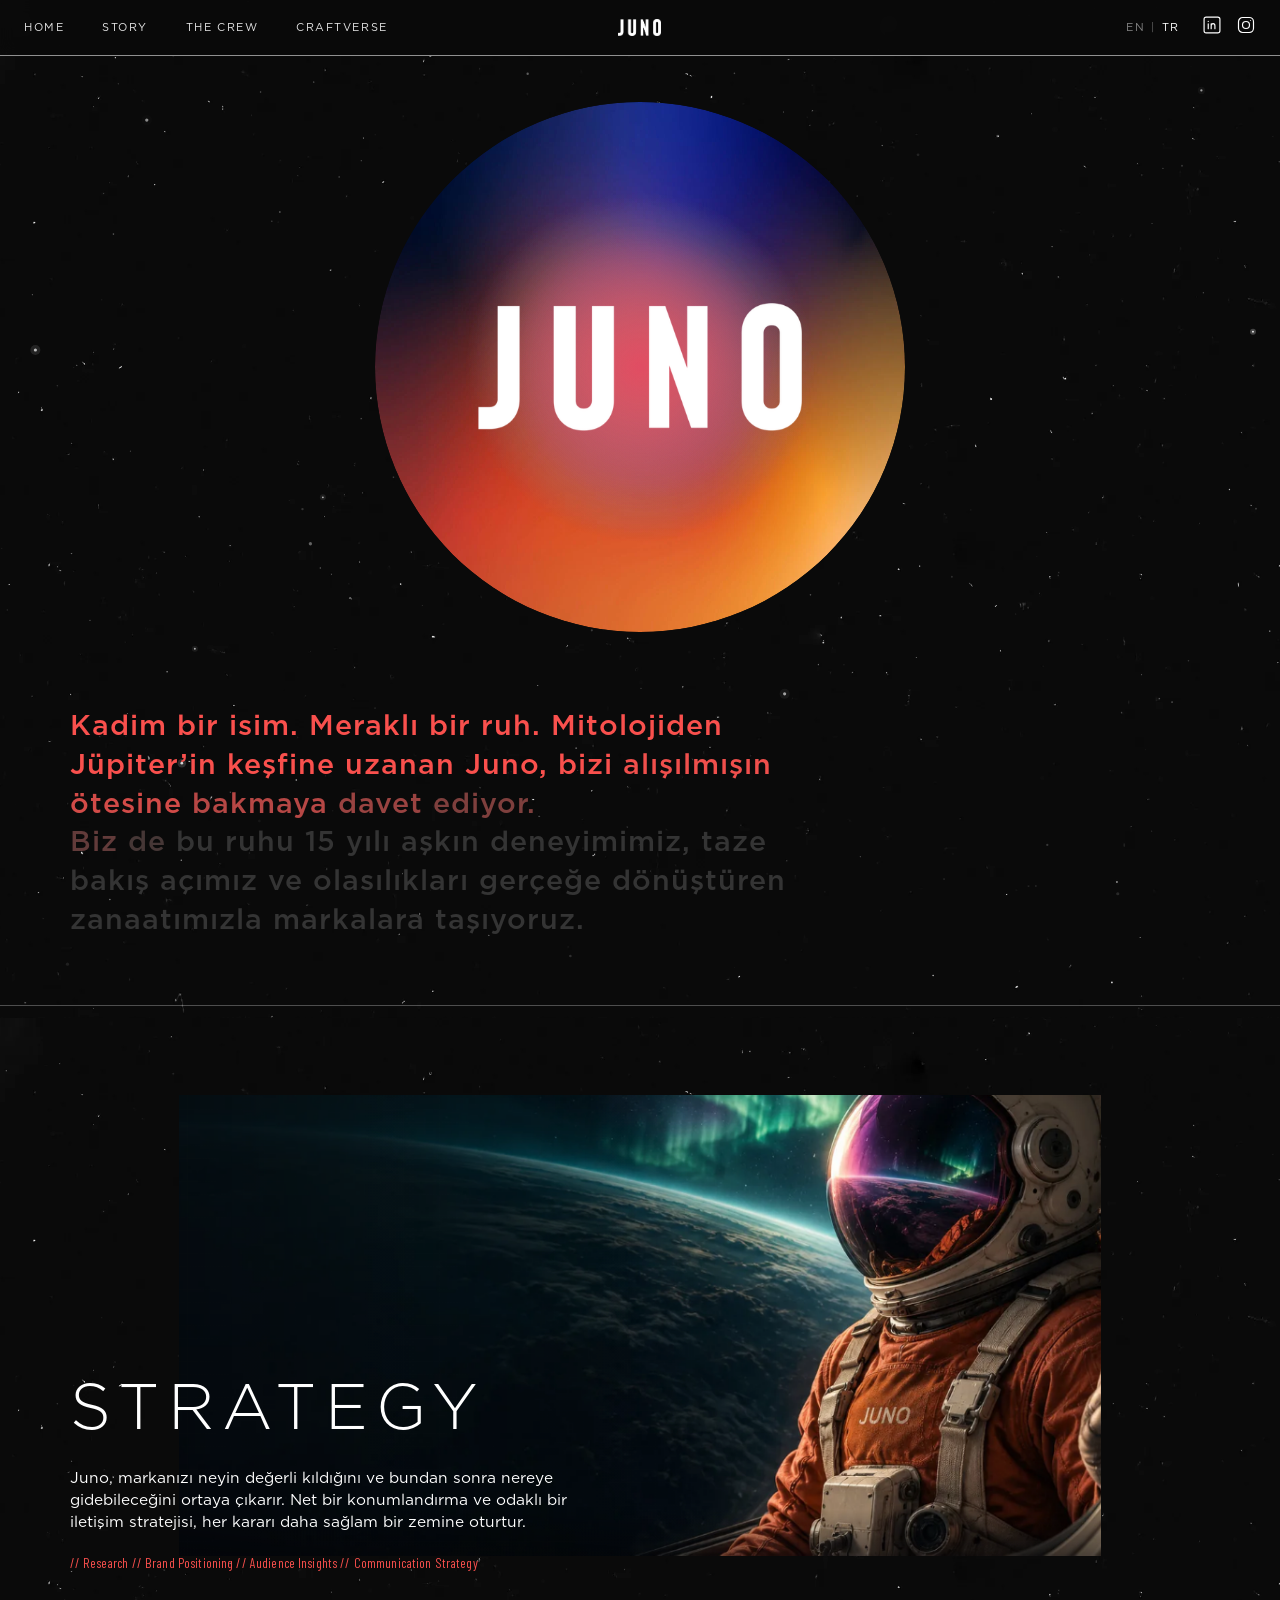
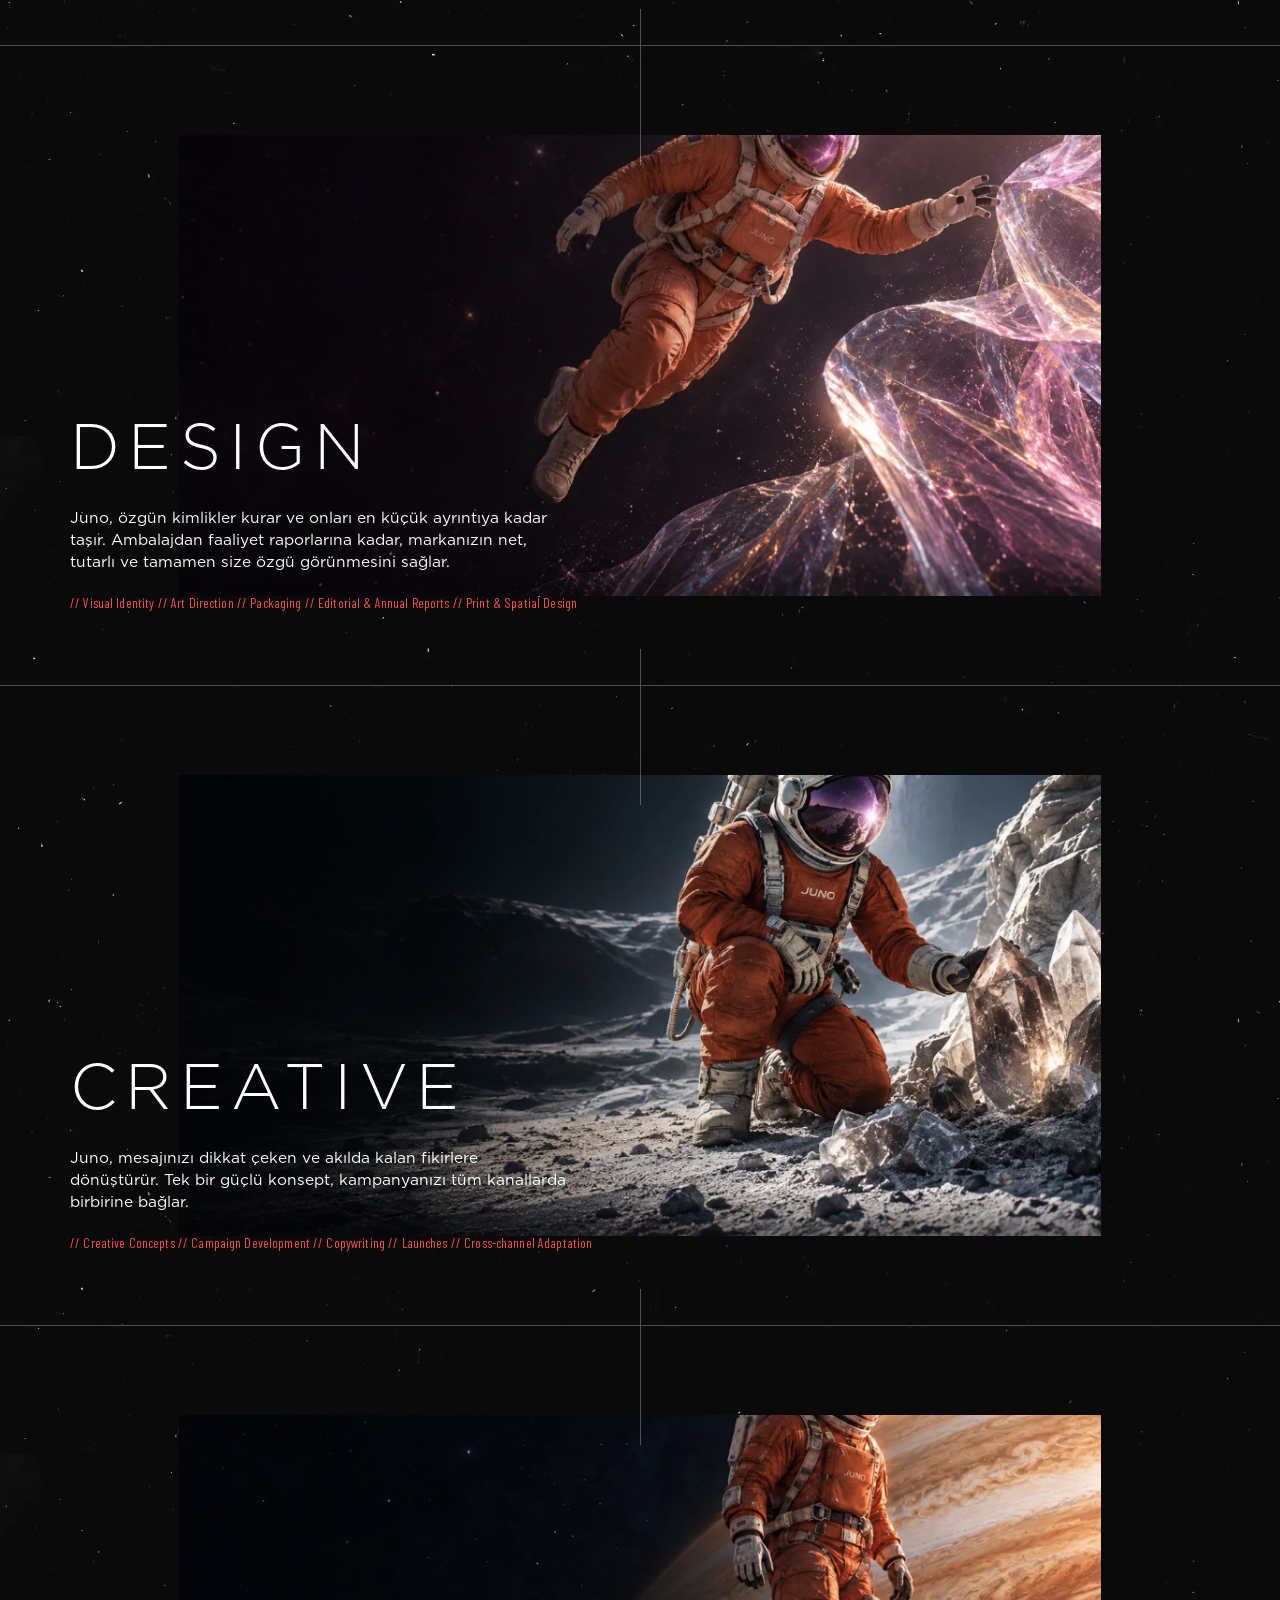
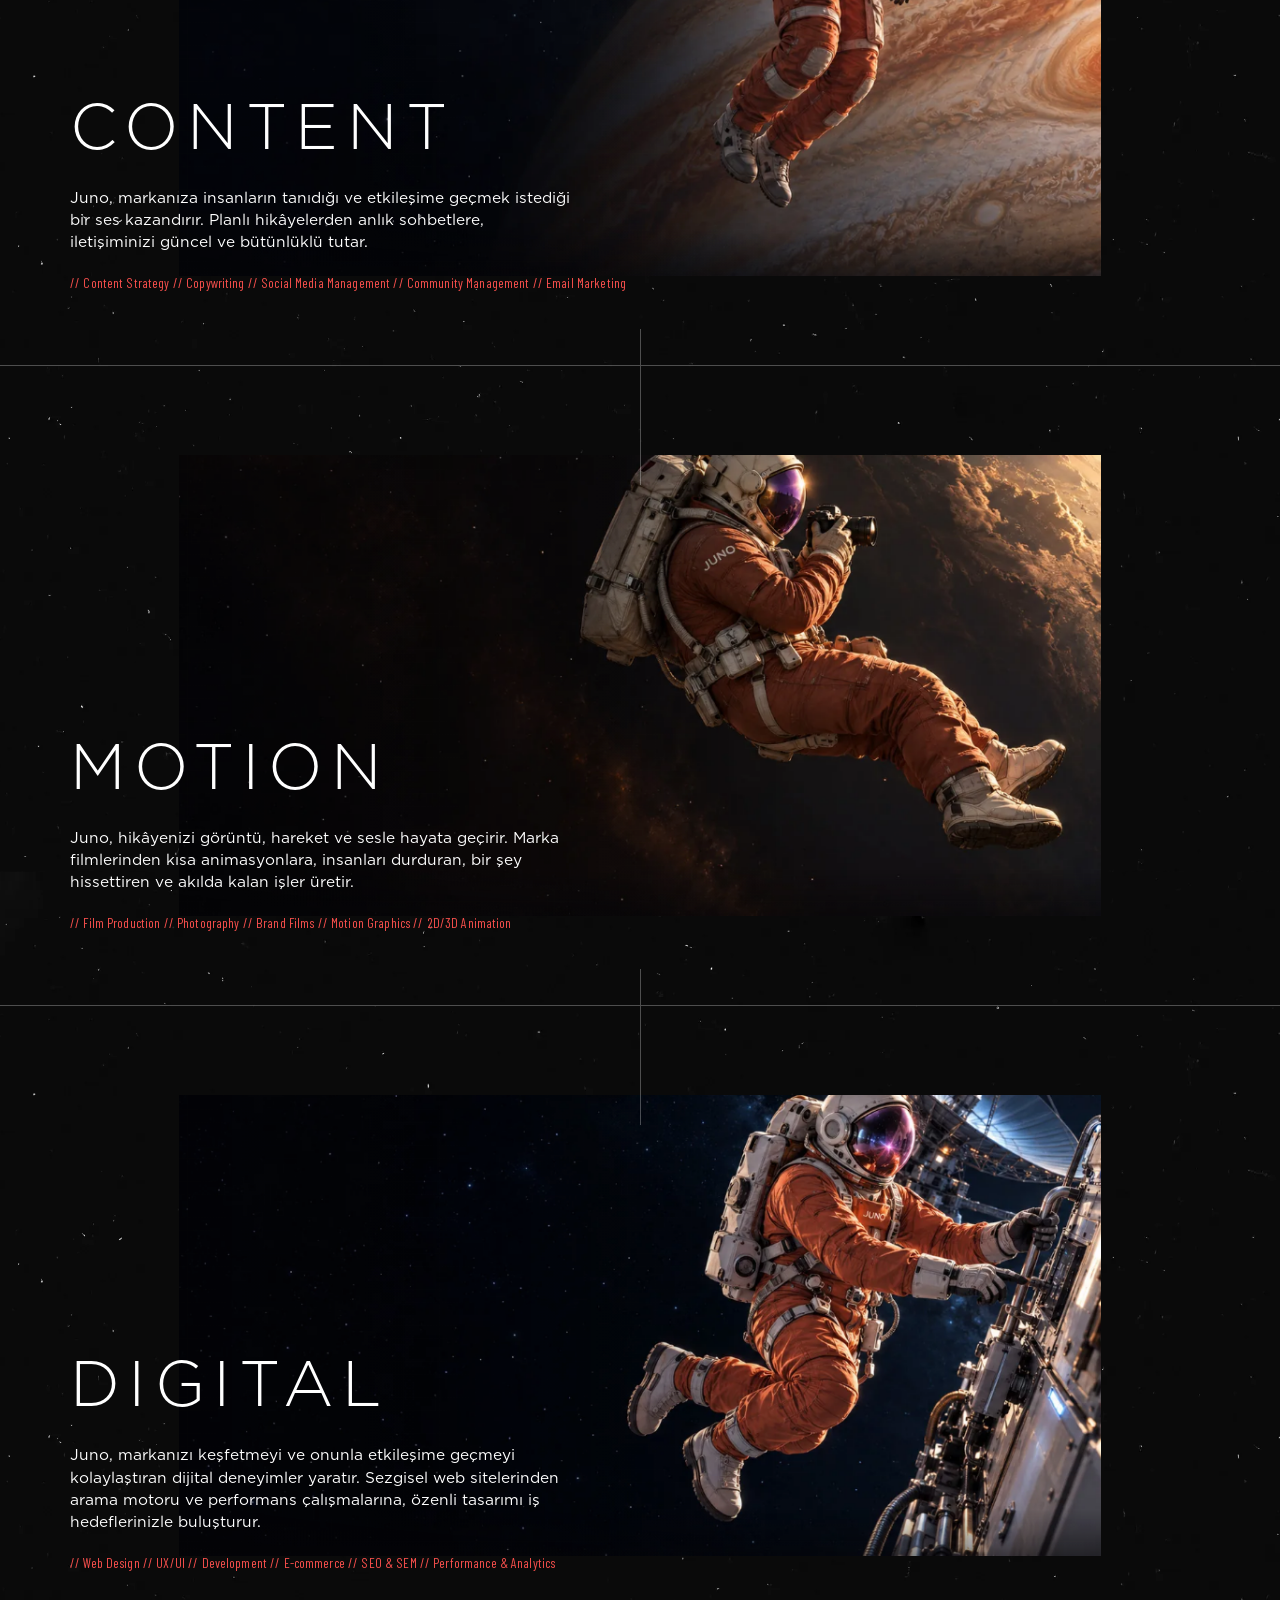
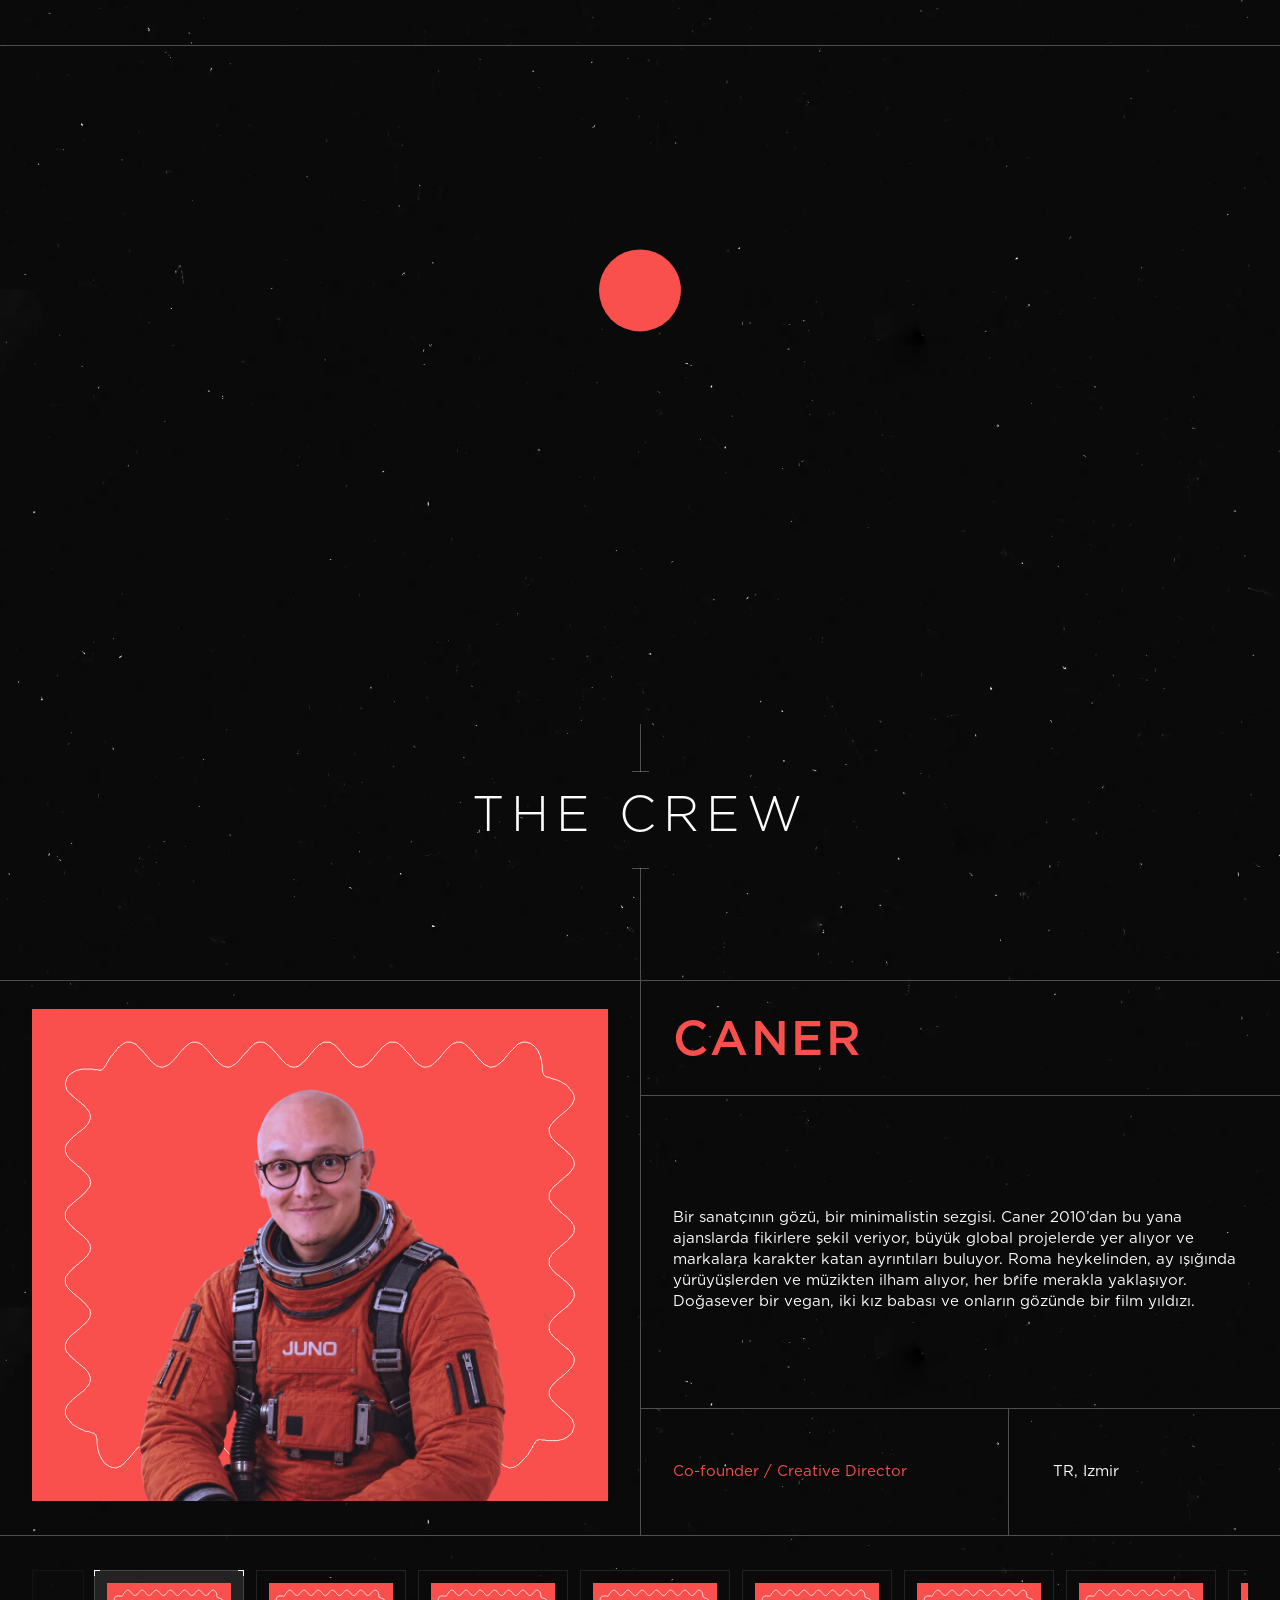
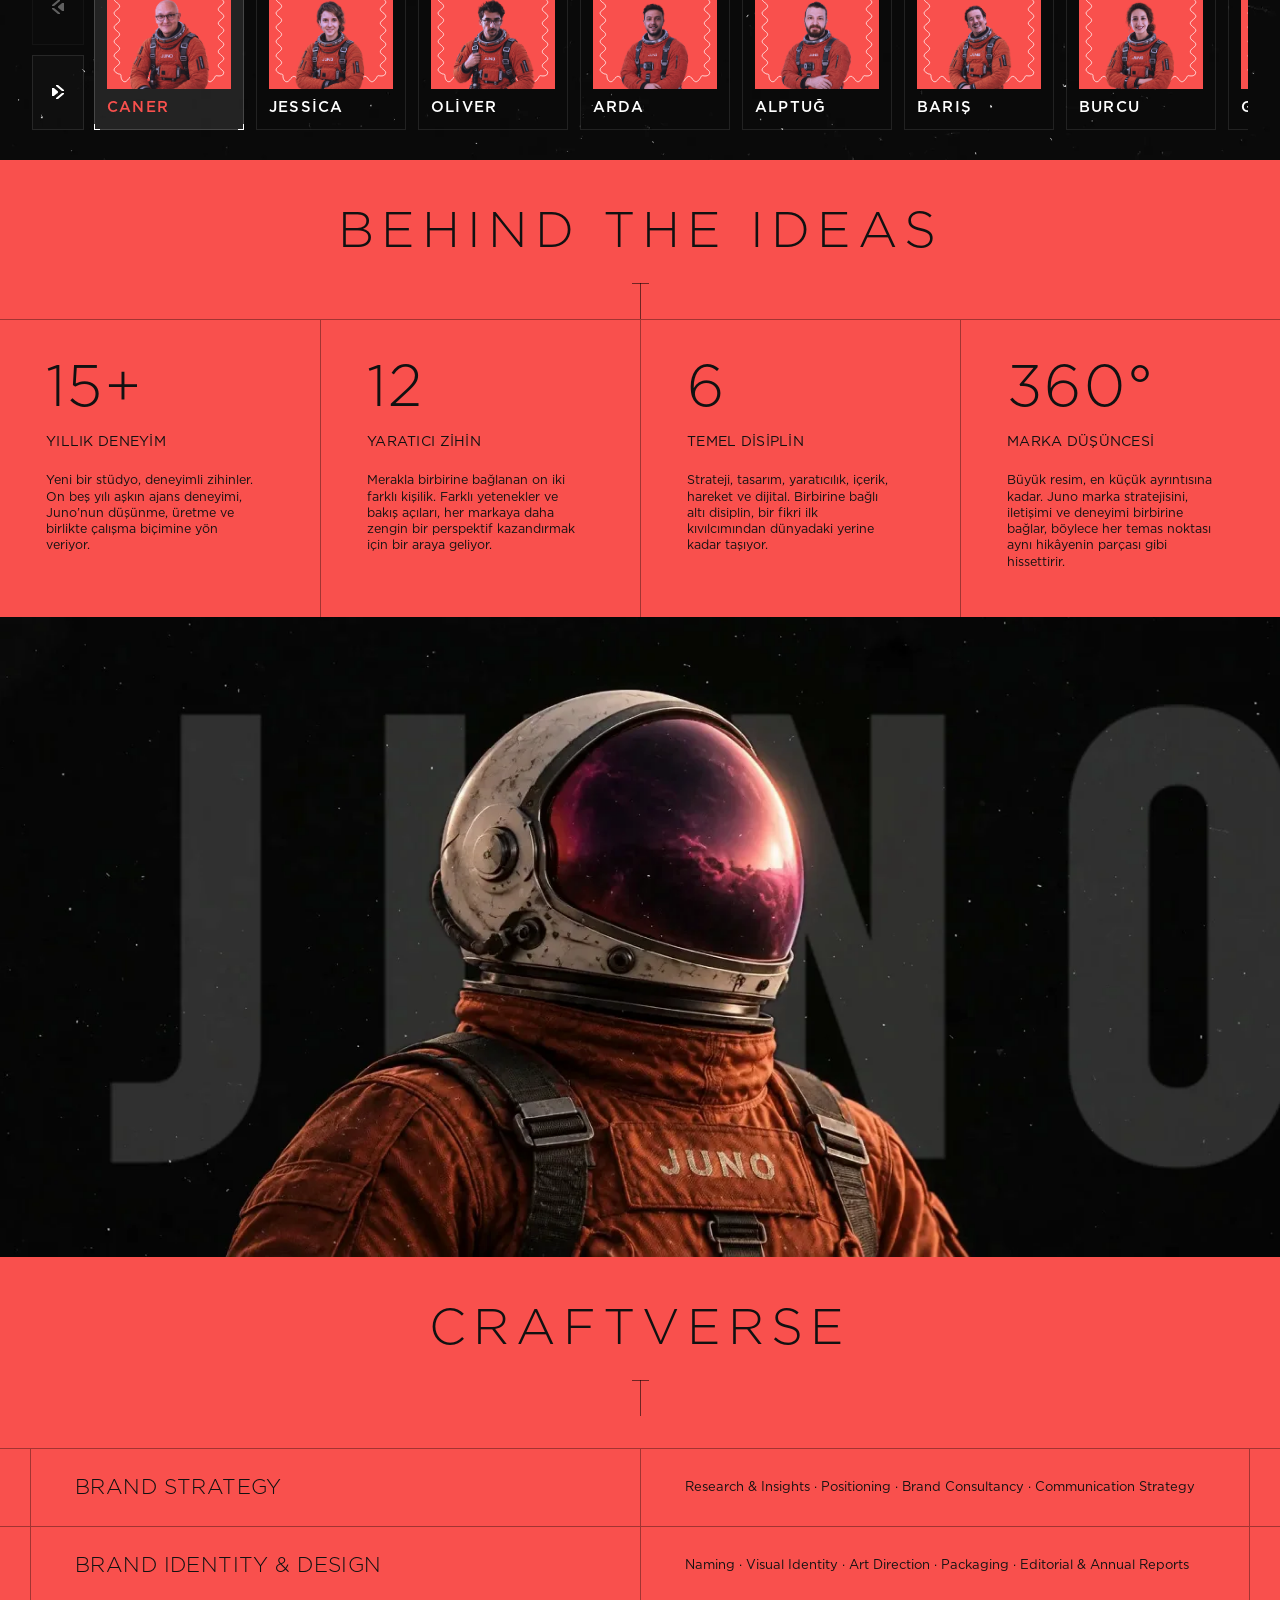
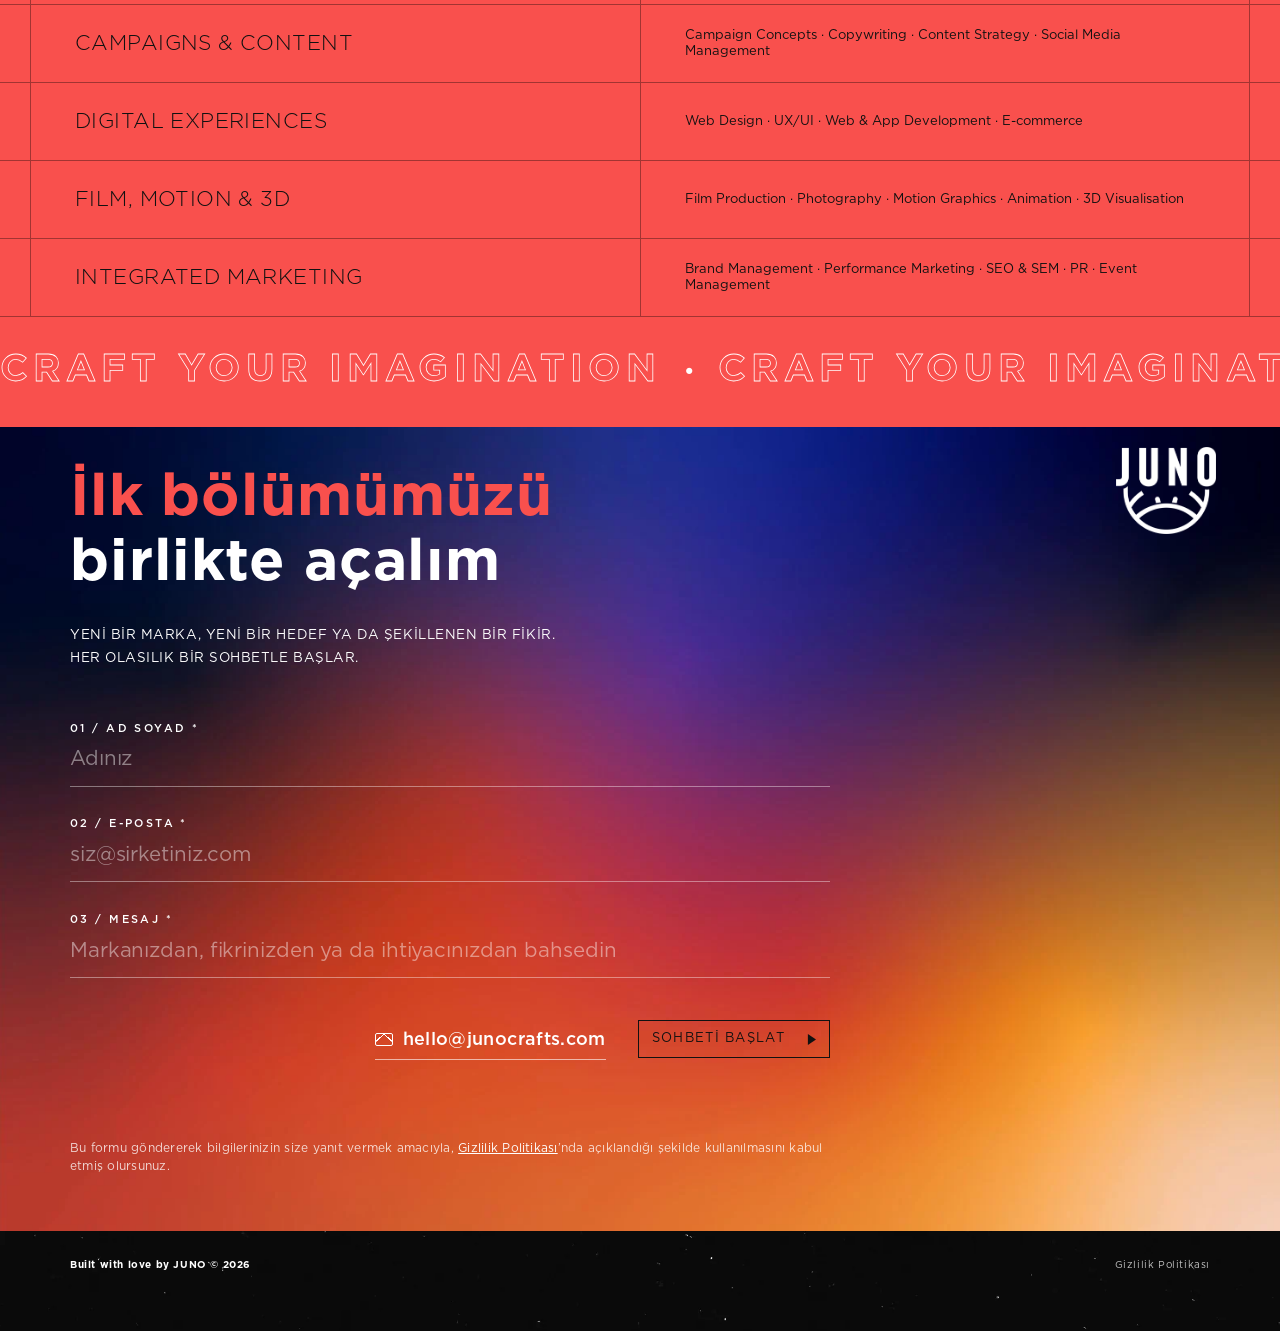
==== commit 30ad6a79: "Turn off automatic browser translation" ====
--- a/tr/index.html
+++ b/tr/index.html
@@ -1,7 +1,8 @@
 <!doctype html>
-<html lang="tr" data-root="../">
+<html lang="tr" translate="no" class="notranslate" data-root="../">
 <head>
   <meta charset="utf-8">
+  <meta name="google" content="notranslate"><!-- no automatic browser translation: Turkish is on the EN | TR switch -->
   <meta name="viewport" content="width=device-width, initial-scale=1">
   <title>JUNO | Craft your imagination</title>
   <meta name="description" content="Juno; strateji, tasarım, yaratıcı fikir, içerik, hareket ve dijital alanlarında çalışan bir yaratıcı stüdyo. 15 yılı aşkın deneyim, taze bir bakış ve olasılıkları gerçeğe dönüştüren bir zanaat ortaya koyuyor.">
@@ -21,7 +22,7 @@
   <link rel="icon" href="../assets/logo/juno-symbol.webp">
   <link rel="alternate" hreflang="en" href="https://junocrafts.com/">
   <link rel="alternate" hreflang="tr" href="https://junocrafts.com/tr/">
-  <link rel="stylesheet" href="../assets/css/style.css?v=18">
+  <link rel="stylesheet" href="../assets/css/style.css?v=19">
 </head>
 <body>
 
@@ -251,6 +252,6 @@
 <footer class="foot"><span>Built with love by JUNO © 2026</span><a href="privacy.html">Gizlilik Politikası</a></footer>
 
 <script>window.JUNO_I18N = {"lang": "tr", "bios": {"Caner": "Bir sanatçının gözü, bir minimalistin sezgisi. Caner 2010’dan bu yana ajanslarda fikirlere şekil veriyor, büyük global projelerde yer alıyor ve markalara karakter katan ayrıntıları buluyor. Roma heykelinden, ay ışığında yürüyüşlerden ve müzikten ilham alıyor, her brife merakla yaklaşıyor. Doğasever bir vegan, iki kız babası ve onların gözünde bir film yıldızı.", "Jessica": "Jessica şu anda olup bitenin nabzını tutuyor ve sırada ne olduğunu merak ediyor. Reklamcılıktaki beş yılı aşkın deneyimiyle sosyal kültürü, giderek büyüyen strateji ve tasarım tutkusuyla buluşturuyor. Spor enerjisini, sanat hayal gücünü besliyor. İkisini de işine katıyor ve markaların hiç durmayan bir dünyada kendi yerlerini bulmalarına yardım ediyor.", "Oliver": "Farklı sektörlerde geçen on yıl, Oliver’a iyi ortaklıkların dinlemekle başladığını öğretti. İş hedeflerini yaratıcı olasılıklarla buluşturuyor, sohbete bakış açısı ve insan sezgisi katıyor. Edebiyat ve müzik tutkunu. İyi anlatılmış bir hikâyeyi, beklenmedik bir uyumu ve sohbet bittikten çok sonra bile akılda kalan fikirleri seviyor.", "Arda": "Uzun süredir Londra’da yaşayan Arda, Juno’yu İngiltere ve Avrupa’daki yeni sohbetlerle buluşturuyor. Farklı sektörlere yayılan ağı, işletmelerin tanışma ve birlikte çalışma biçimine geniş bir bakış açısı getiriyor. Rolü ortak noktayı bulmak: bir markanın neye ihtiyaç duyduğunu anlamak, Juno’nun nerede katkı sağlayabileceğini görmek ve umut vadeden bir tanışmanın kalıcı bir ortaklığa dönüşmesine alan açmak.", "Alptuğ": "Alptuğ on beş yılı aşkın süredir fikirlere ritim, hareket ve karakter kazandırıyor. Büyük küçük pek çok projede yeni teknikler denedi; keskin görsel bakışını hareket tasarımına çok yönlü yaklaşımıyla birleştirdi. Kuşlar, doğa ve müzik merakını besliyor: hayal gücünü hep hareket halinde tutan desenler, sesler ve küçük sürprizlerle dolu bir dünya.", "Barış": "Barış yüzeyin altına inmeyi seviyor. Reklamcılıktaki on yılı aşkın deneyimiyle müşterileriyle güçlü ilişkiler kuruyor ve markaların daha net bir stratejik yön bulmasına yardım ediyor. Aynı merak onu su altına da götürüyor, dalış ona bambaşka bir bakış açısı sunuyor. Karada ise müzik, edebiyat ve iyi sohbetler keşif iştahını canlı tutuyor.", "Burcu": "Fizik mühendisliği eğitimi alan Burcu, asıl yolunu dijital pazarlamada buldu. On beş yıldır analitik düşünceyi kişisel bir dokunuşla birleştirerek markaların büyümesine katkı sağlıyor, kalıcı ortaklıklara dönüşen ilişkiler kuruyor. Ekrandan uzaklaştığında kampanya planlarını kamp gezileriyle değiştiriyor. Açık gökyüzünde, sessiz patikalarda ve doğayla geçen zamanda yeni bakış açıları buluyor.", "Gülce": "Gülce büyük resmi ve her parçanın birbirine nasıl bağlandığını görüyor. Reklamcılıktaki on yılı aşkın deneyimiyle marka danışmanlığını, dijital pazarlamayı, halkla ilişkileri ve etkinlikleri her müşteriye özel bütünleşik stratejilerde bir araya getiriyor. Markaların yönünü bulmasına ve bunu tutarlı biçimde ifade etmesine yardım ediyor. Brifler dışında, hayvanlar ve doğa onun dünyasında özel bir yer tutuyor.", "Burhan": "Burhan yirmi beş yılı aşkın süredir fikirleri tıklanabilen, keşfedilebilen ve kullanılabilen işlere dönüştürüyor. Web sitelerinden uygulamalara, bir tasarımcının özenini zor kısımları çözen bir geliştirici sezgisiyle birleştiriyor. Kod onun doğal yaşam alanı, deniz de bir diğeri. Tutkulu bir dalgıç olarak hem bir arayüzün hem de dalgaların altında yatana aynı ilgiyle bakıyor.", "Ali": "Ali, yaratıcı fikirleri onları hayata geçiren teknolojiyle buluşturuyor. On yıllık yazılım geliştirme deneyimiyle front-end ve back-end alanlarında çalışıyor; sezgisel ve güvenilir dijital deneyimler kuruyor. Ayrıntıya dikkatini pratik bir problem çözme yaklaşımıyla birleştiriyor ve karmaşık gereksinimleri kullanması kolay web sitelerine ve uygulamalara dönüştürüyor. Kodun dışında merakı, onu yeni teknolojileri ve fikirleri keşfetmeye yöneltiyor.", "Seval": "Grafik tasarımda geçen yirmi yıl, Seval’e keskin bir göz, araçlarına tam hâkimiyet ve teslim tarihleri sıkıştığında bile bozulmayan bir sakinlik kazandırdı. Yoğun brifleri netleştiriyor, en küçük ayrıntıya özen gösteriyor. Tutkulu bir gezgin olarak gittiği her yerden yeni bakış açıları topluyor: renkler, mekânlar ve işine yansıyan küçük gözlemler.", "Adem": "Adem otuz yılı aşkın reklamcılık deneyimini 3D’de kurduğu dünyalara taşıyor. Sayısız ajans projesinin ardından fikirlere biçim, derinlik ve boyut kazandırmaya özel bir tutku duydu. Zanaatı sabır ve deneyime, hayatı ise aileye, iyi yaşama ve doğaya dayanıyor. Ayrıntıyı gören, neyin önemli olduğunu net bilen bir göz."}, "msgs": {"name": "Lütfen adınızı yazın.", "email": "Lütfen geçerli bir e-posta adresi girin.", "message": "Lütfen kısa bir mesaj yazın.", "sending": "Gönderiliyor…", "sent": "Teşekkürler! Mesajınız yola çıktı. En kısa sürede size dönüş yapacağız.", "failed": "Bir sorun oluştu. Lütfen doğrudan hello@junocrafts.com adresine yazın."}};</script>
-<script src="../assets/js/main.js?v=18" defer></script>
+<script src="../assets/js/main.js?v=19" defer></script>
 </body>
 </html>
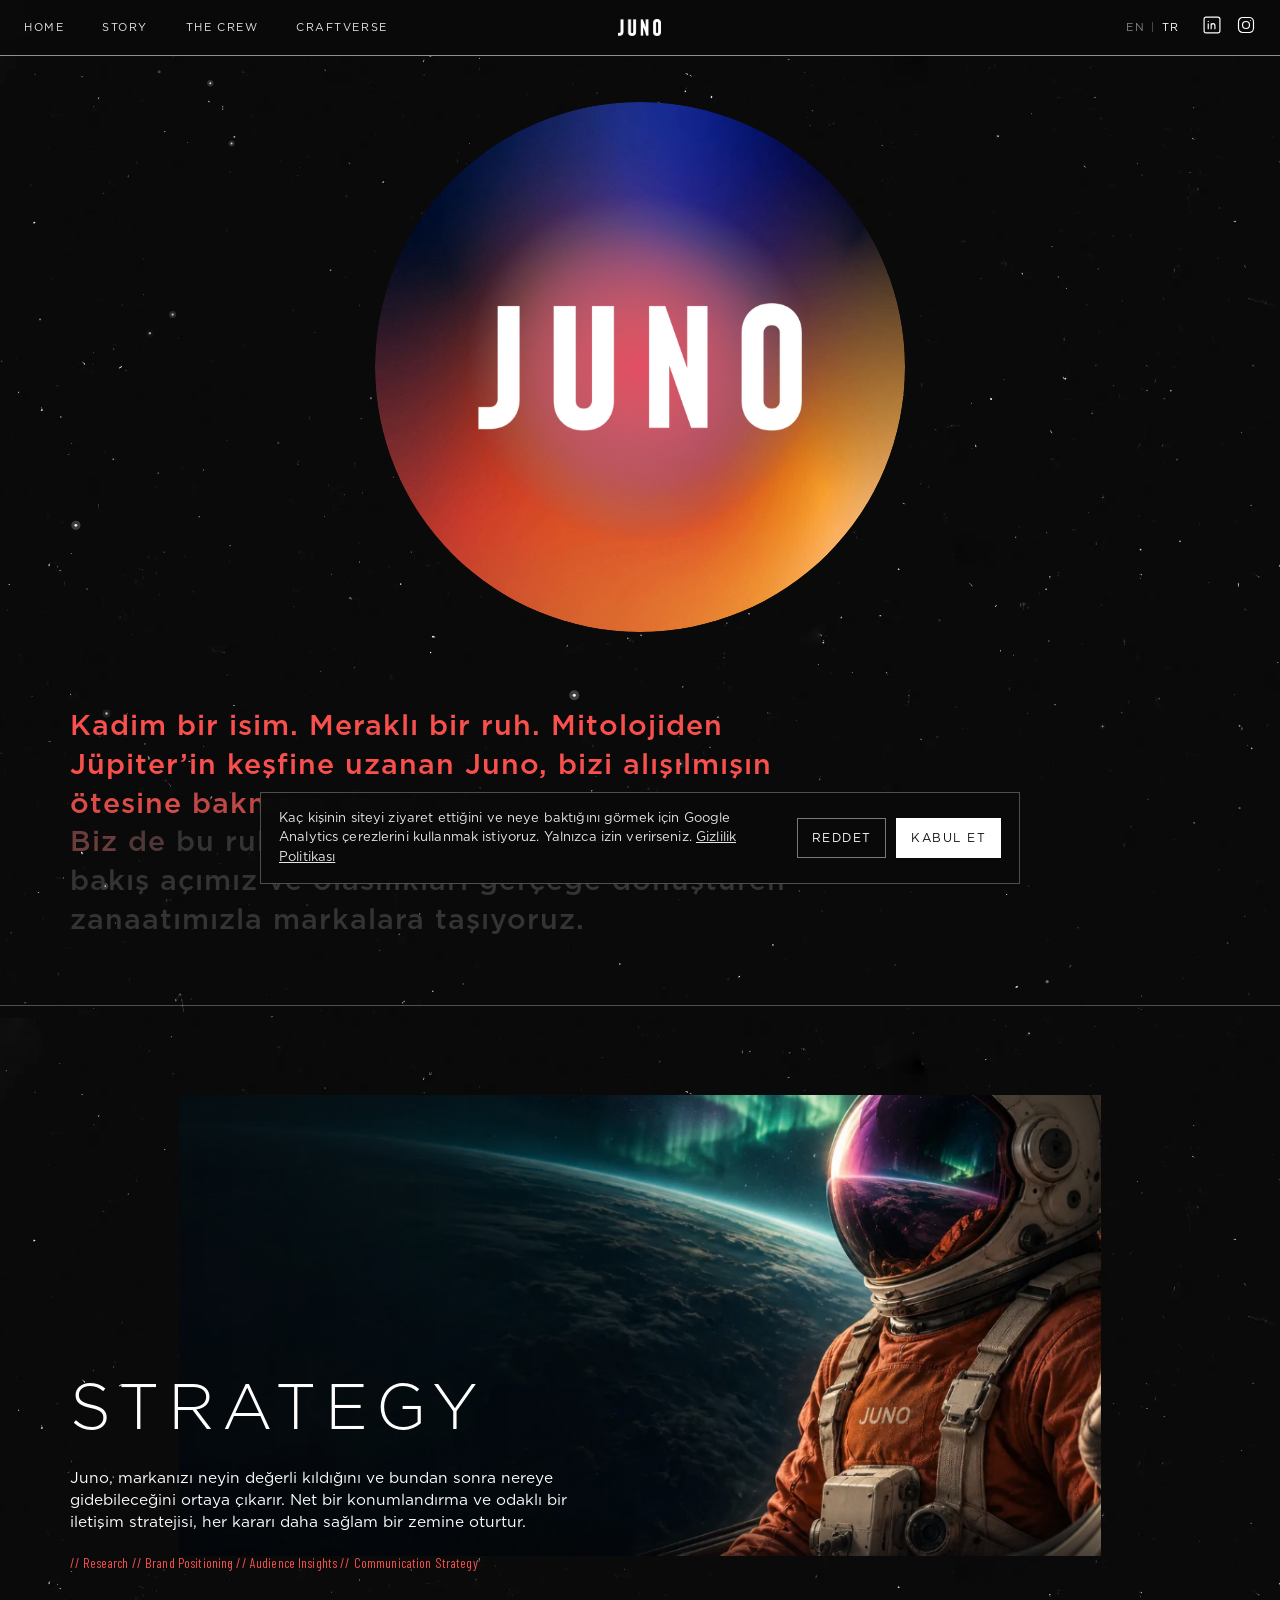
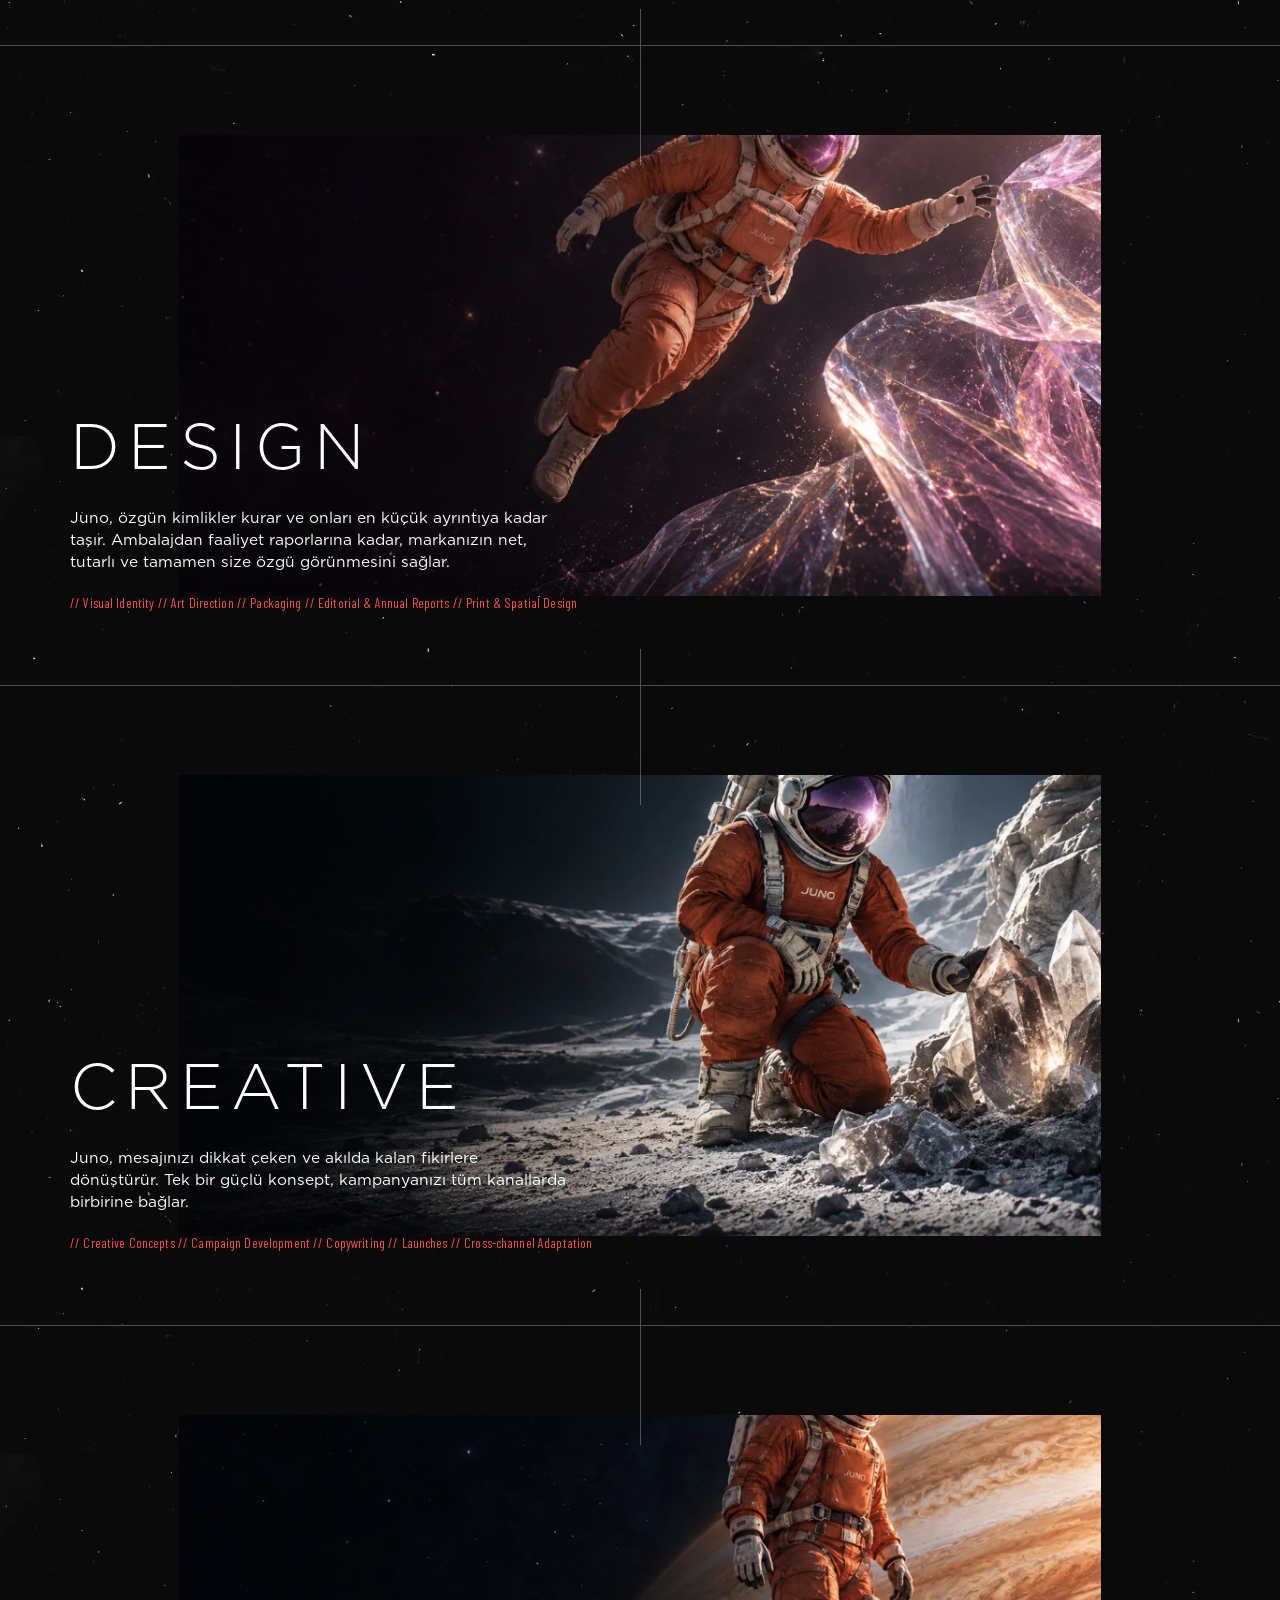
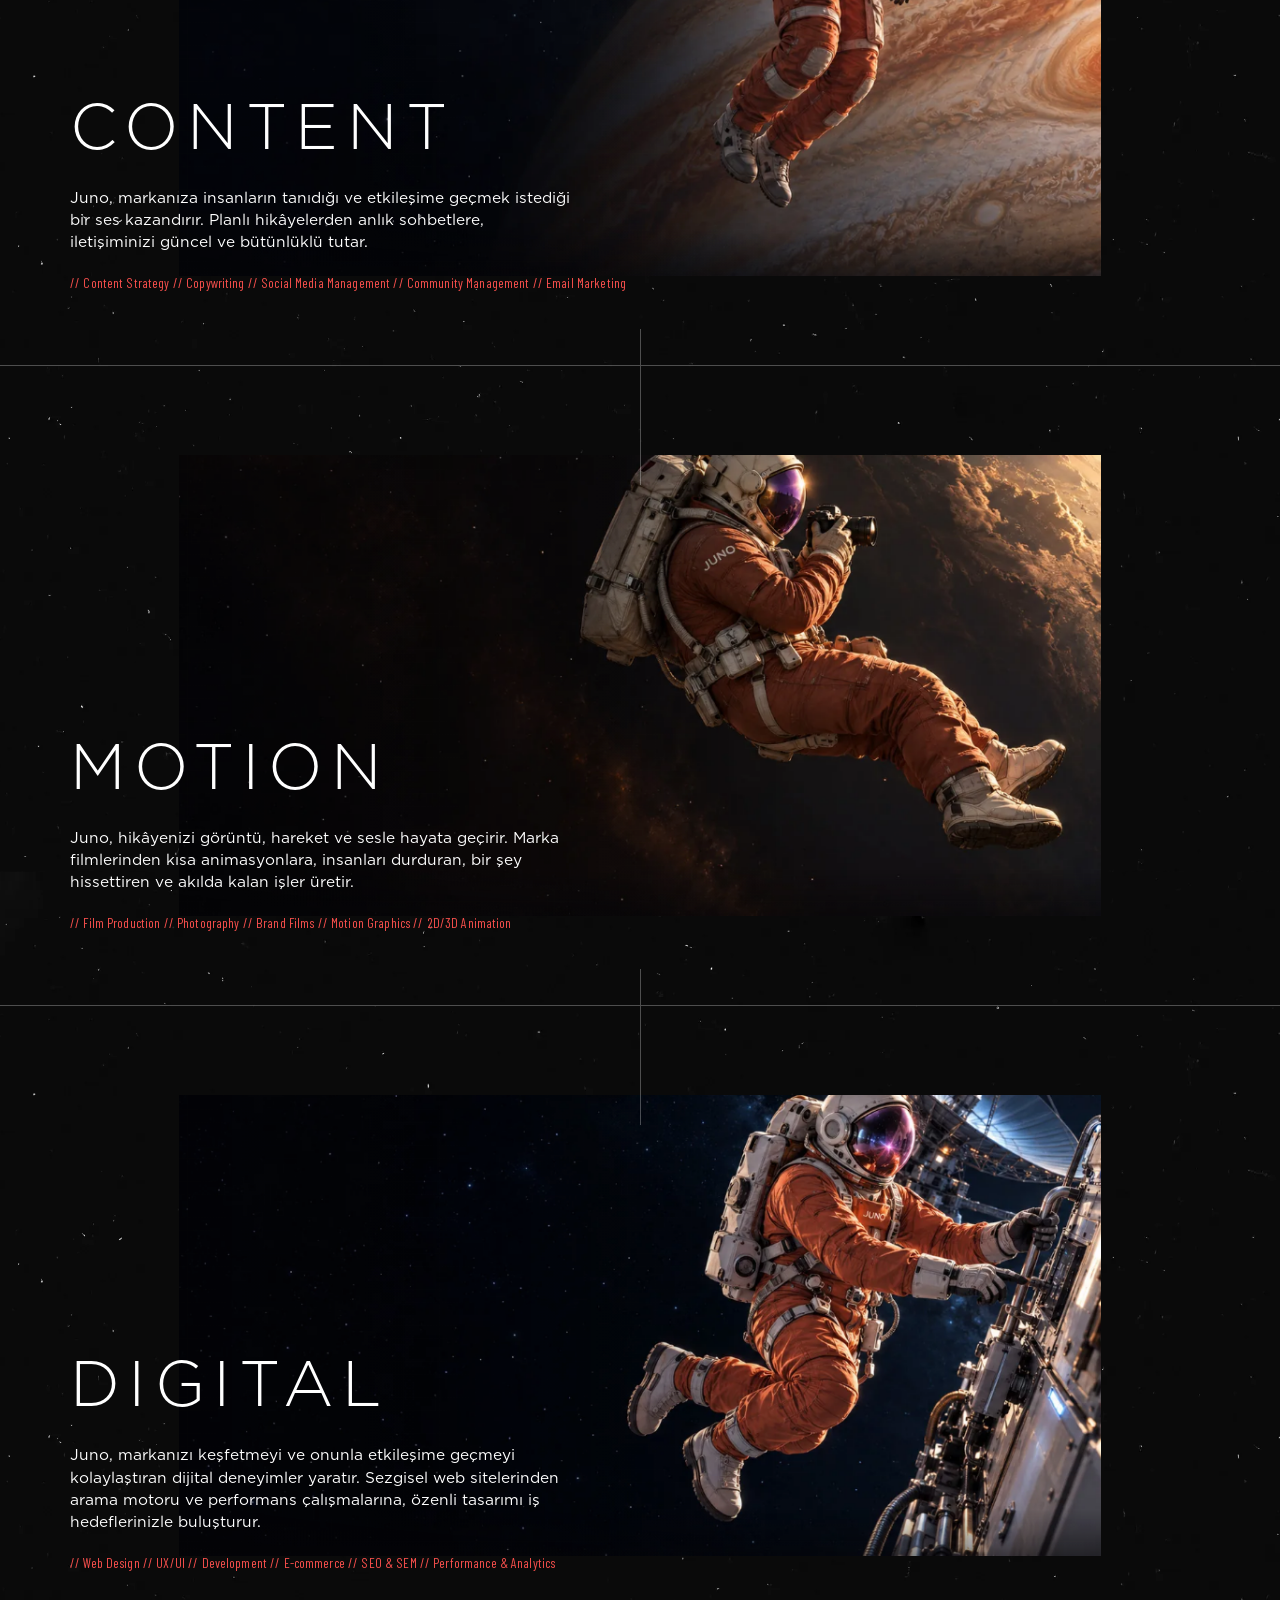
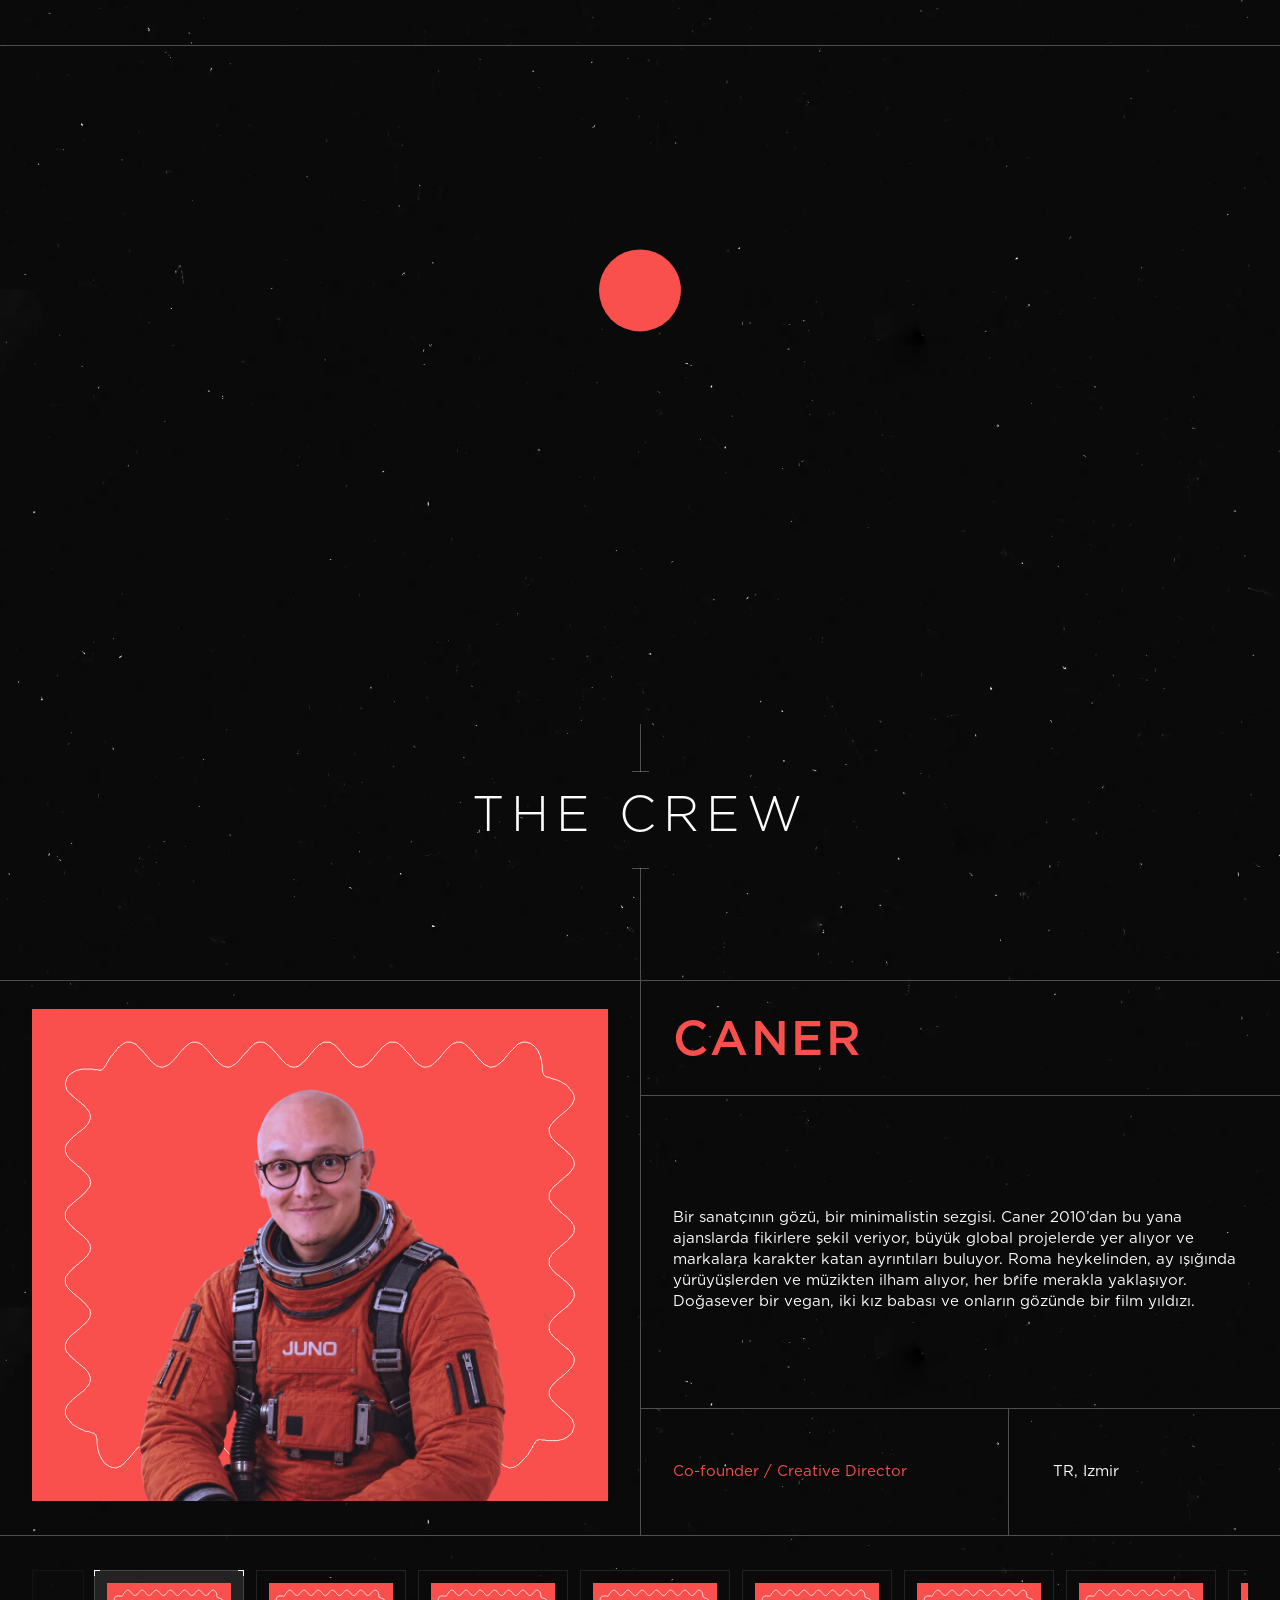
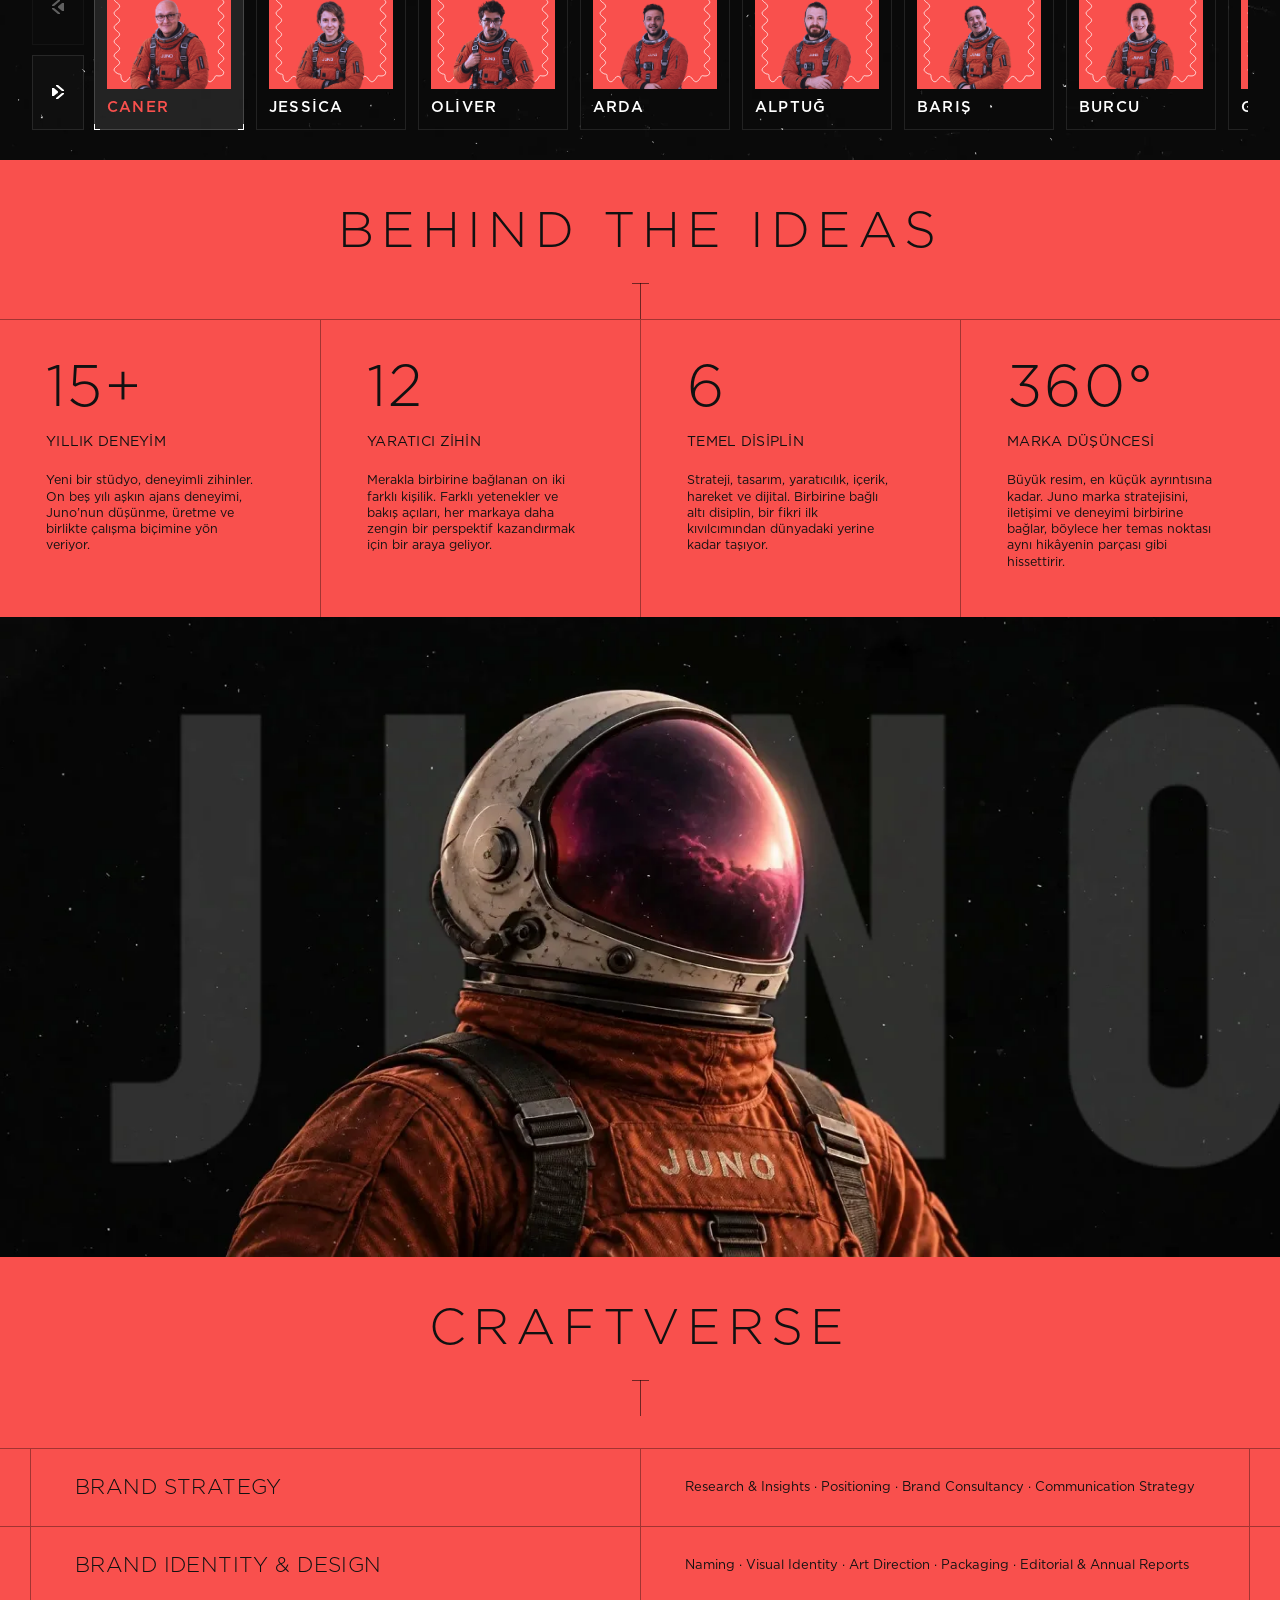
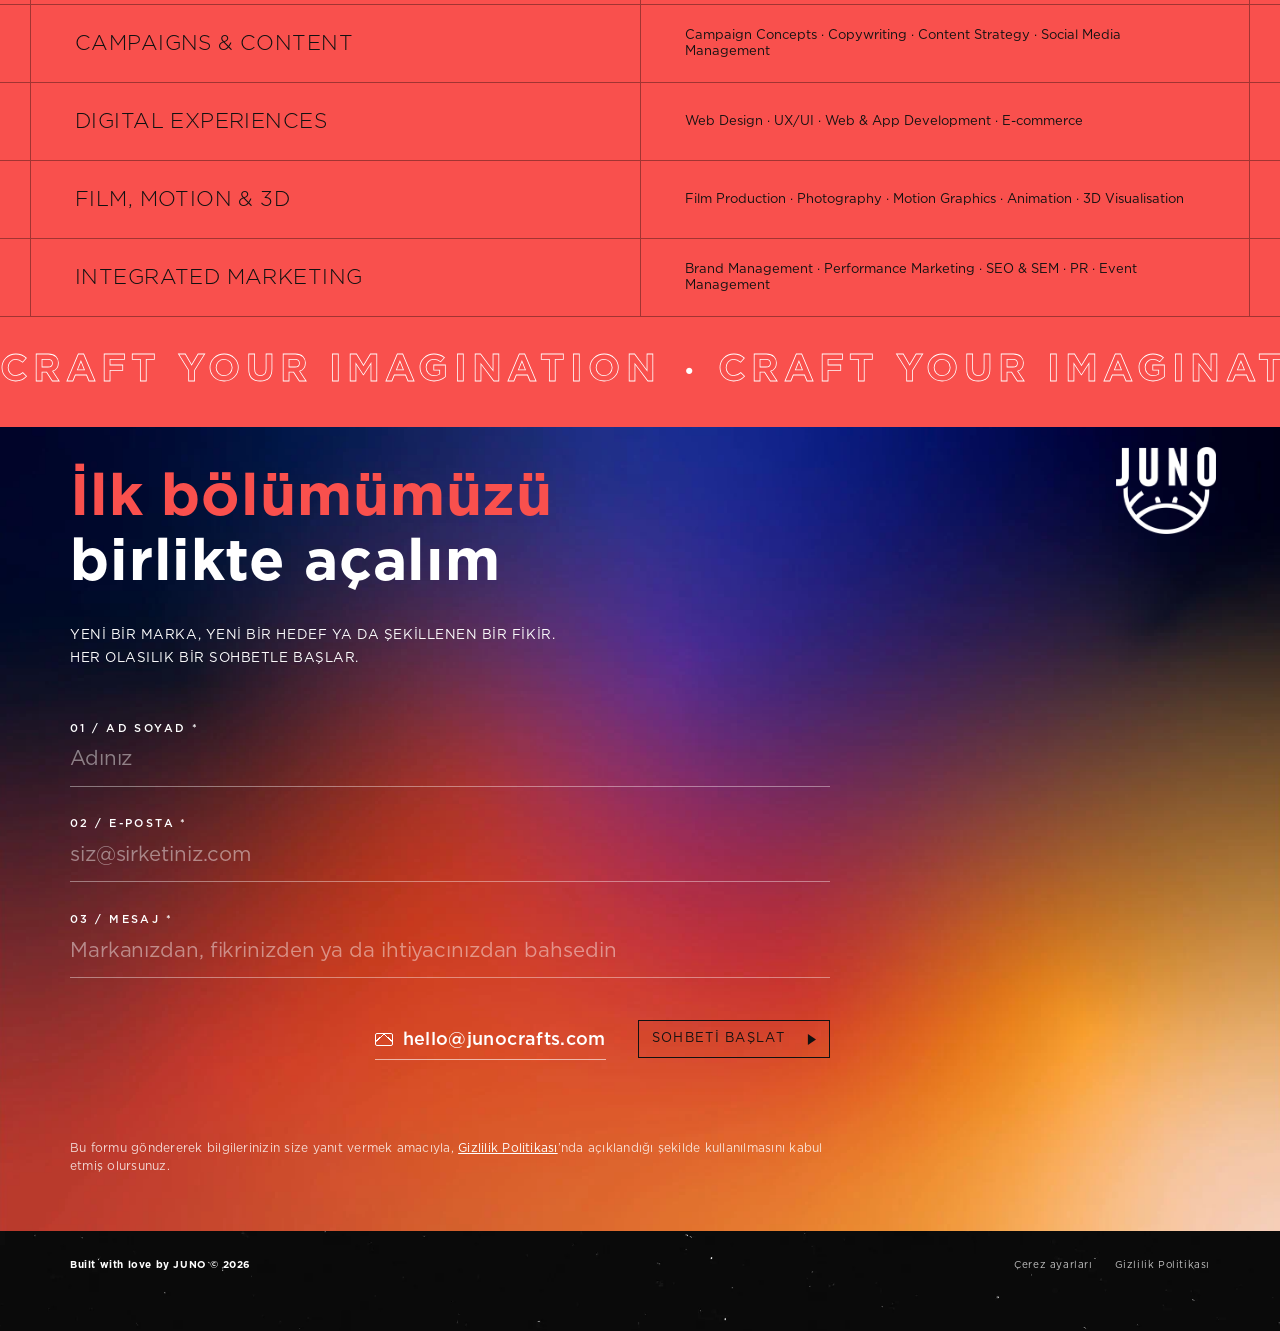
==== commit f67e238e: "Google Analytics behind a cookie banner" ====
--- a/tr/index.html
+++ b/tr/index.html
@@ -22,7 +22,7 @@
   <link rel="icon" href="../assets/logo/juno-symbol.webp">
   <link rel="alternate" hreflang="en" href="https://junocrafts.com/">
   <link rel="alternate" hreflang="tr" href="https://junocrafts.com/tr/">
-  <link rel="stylesheet" href="../assets/css/style.css?v=19">
+  <link rel="stylesheet" href="../assets/css/style.css?v=20">
 </head>
 <body>
 
@@ -249,9 +249,10 @@
   </section>
 </main>
 
-<footer class="foot"><span>Built with love by JUNO © 2026</span><a href="privacy.html">Gizlilik Politikası</a></footer>
-
+<footer class="foot"><span>Built with love by JUNO © 2026</span><span class="foot__links"><button type="button" class="foot__cookies" data-cookie-settings>Çerez ayarları</button><a href="privacy.html">Gizlilik Politikası</a></span></footer>
+
+<script src="../assets/js/analytics.js?v=20" defer></script>
 <script>window.JUNO_I18N = {"lang": "tr", "bios": {"Caner": "Bir sanatçının gözü, bir minimalistin sezgisi. Caner 2010’dan bu yana ajanslarda fikirlere şekil veriyor, büyük global projelerde yer alıyor ve markalara karakter katan ayrıntıları buluyor. Roma heykelinden, ay ışığında yürüyüşlerden ve müzikten ilham alıyor, her brife merakla yaklaşıyor. Doğasever bir vegan, iki kız babası ve onların gözünde bir film yıldızı.", "Jessica": "Jessica şu anda olup bitenin nabzını tutuyor ve sırada ne olduğunu merak ediyor. Reklamcılıktaki beş yılı aşkın deneyimiyle sosyal kültürü, giderek büyüyen strateji ve tasarım tutkusuyla buluşturuyor. Spor enerjisini, sanat hayal gücünü besliyor. İkisini de işine katıyor ve markaların hiç durmayan bir dünyada kendi yerlerini bulmalarına yardım ediyor.", "Oliver": "Farklı sektörlerde geçen on yıl, Oliver’a iyi ortaklıkların dinlemekle başladığını öğretti. İş hedeflerini yaratıcı olasılıklarla buluşturuyor, sohbete bakış açısı ve insan sezgisi katıyor. Edebiyat ve müzik tutkunu. İyi anlatılmış bir hikâyeyi, beklenmedik bir uyumu ve sohbet bittikten çok sonra bile akılda kalan fikirleri seviyor.", "Arda": "Uzun süredir Londra’da yaşayan Arda, Juno’yu İngiltere ve Avrupa’daki yeni sohbetlerle buluşturuyor. Farklı sektörlere yayılan ağı, işletmelerin tanışma ve birlikte çalışma biçimine geniş bir bakış açısı getiriyor. Rolü ortak noktayı bulmak: bir markanın neye ihtiyaç duyduğunu anlamak, Juno’nun nerede katkı sağlayabileceğini görmek ve umut vadeden bir tanışmanın kalıcı bir ortaklığa dönüşmesine alan açmak.", "Alptuğ": "Alptuğ on beş yılı aşkın süredir fikirlere ritim, hareket ve karakter kazandırıyor. Büyük küçük pek çok projede yeni teknikler denedi; keskin görsel bakışını hareket tasarımına çok yönlü yaklaşımıyla birleştirdi. Kuşlar, doğa ve müzik merakını besliyor: hayal gücünü hep hareket halinde tutan desenler, sesler ve küçük sürprizlerle dolu bir dünya.", "Barış": "Barış yüzeyin altına inmeyi seviyor. Reklamcılıktaki on yılı aşkın deneyimiyle müşterileriyle güçlü ilişkiler kuruyor ve markaların daha net bir stratejik yön bulmasına yardım ediyor. Aynı merak onu su altına da götürüyor, dalış ona bambaşka bir bakış açısı sunuyor. Karada ise müzik, edebiyat ve iyi sohbetler keşif iştahını canlı tutuyor.", "Burcu": "Fizik mühendisliği eğitimi alan Burcu, asıl yolunu dijital pazarlamada buldu. On beş yıldır analitik düşünceyi kişisel bir dokunuşla birleştirerek markaların büyümesine katkı sağlıyor, kalıcı ortaklıklara dönüşen ilişkiler kuruyor. Ekrandan uzaklaştığında kampanya planlarını kamp gezileriyle değiştiriyor. Açık gökyüzünde, sessiz patikalarda ve doğayla geçen zamanda yeni bakış açıları buluyor.", "Gülce": "Gülce büyük resmi ve her parçanın birbirine nasıl bağlandığını görüyor. Reklamcılıktaki on yılı aşkın deneyimiyle marka danışmanlığını, dijital pazarlamayı, halkla ilişkileri ve etkinlikleri her müşteriye özel bütünleşik stratejilerde bir araya getiriyor. Markaların yönünü bulmasına ve bunu tutarlı biçimde ifade etmesine yardım ediyor. Brifler dışında, hayvanlar ve doğa onun dünyasında özel bir yer tutuyor.", "Burhan": "Burhan yirmi beş yılı aşkın süredir fikirleri tıklanabilen, keşfedilebilen ve kullanılabilen işlere dönüştürüyor. Web sitelerinden uygulamalara, bir tasarımcının özenini zor kısımları çözen bir geliştirici sezgisiyle birleştiriyor. Kod onun doğal yaşam alanı, deniz de bir diğeri. Tutkulu bir dalgıç olarak hem bir arayüzün hem de dalgaların altında yatana aynı ilgiyle bakıyor.", "Ali": "Ali, yaratıcı fikirleri onları hayata geçiren teknolojiyle buluşturuyor. On yıllık yazılım geliştirme deneyimiyle front-end ve back-end alanlarında çalışıyor; sezgisel ve güvenilir dijital deneyimler kuruyor. Ayrıntıya dikkatini pratik bir problem çözme yaklaşımıyla birleştiriyor ve karmaşık gereksinimleri kullanması kolay web sitelerine ve uygulamalara dönüştürüyor. Kodun dışında merakı, onu yeni teknolojileri ve fikirleri keşfetmeye yöneltiyor.", "Seval": "Grafik tasarımda geçen yirmi yıl, Seval’e keskin bir göz, araçlarına tam hâkimiyet ve teslim tarihleri sıkıştığında bile bozulmayan bir sakinlik kazandırdı. Yoğun brifleri netleştiriyor, en küçük ayrıntıya özen gösteriyor. Tutkulu bir gezgin olarak gittiği her yerden yeni bakış açıları topluyor: renkler, mekânlar ve işine yansıyan küçük gözlemler.", "Adem": "Adem otuz yılı aşkın reklamcılık deneyimini 3D’de kurduğu dünyalara taşıyor. Sayısız ajans projesinin ardından fikirlere biçim, derinlik ve boyut kazandırmaya özel bir tutku duydu. Zanaatı sabır ve deneyime, hayatı ise aileye, iyi yaşama ve doğaya dayanıyor. Ayrıntıyı gören, neyin önemli olduğunu net bilen bir göz."}, "msgs": {"name": "Lütfen adınızı yazın.", "email": "Lütfen geçerli bir e-posta adresi girin.", "message": "Lütfen kısa bir mesaj yazın.", "sending": "Gönderiliyor…", "sent": "Teşekkürler! Mesajınız yola çıktı. En kısa sürede size dönüş yapacağız.", "failed": "Bir sorun oluştu. Lütfen doğrudan hello@junocrafts.com adresine yazın."}};</script>
-<script src="../assets/js/main.js?v=19" defer></script>
+<script src="../assets/js/main.js?v=20" defer></script>
 </body>
 </html>
--- a/assets/css/style.css
+++ b/assets/css/style.css
@@ -490,8 +490,33 @@
 @media (hover: hover) { .contact__btn:hover { background: #111; color: #fff; } }
 
 .foot { padding: 28px var(--gutter) 60px; font-size: 10px; font-weight: 700; letter-spacing: .06em; display: flex; justify-content: space-between; gap: 16px; flex-wrap: wrap; }
-.foot a { font-weight: 400; text-decoration: none; opacity: .75; transition: opacity .2s; }
-.foot a:hover { opacity: 1; }
+.foot a, .foot__cookies { font: inherit; font-weight: 400; color: inherit; text-decoration: none; opacity: .75; transition: opacity .2s; }
+.foot a:hover, .foot__cookies:hover { opacity: 1; }
+.foot__links { display: flex; gap: 22px; }
+.foot__cookies { background: none; border: 0; padding: 0; cursor: pointer; letter-spacing: inherit; }
+
+/* ---------- cookie banner (analytics.js) ---------- */
+.consent {
+  position: fixed; left: 16px; right: 16px; bottom: 16px; z-index: 60; max-width: 760px; margin: 0 auto;
+  display: flex; align-items: center; gap: 24px;
+  padding: 16px 18px; background: rgba(10, 10, 10, .96); border: 1px solid var(--line); backdrop-filter: blur(8px);
+  color: #fff; font-size: 13px; line-height: 1.5; letter-spacing: .01em;
+  animation: consent-in .5s cubic-bezier(.2, .7, .2, 1) both;
+}
+@keyframes consent-in { from { opacity: 0; transform: translateY(12px); } }
+.consent__text { margin: 0; opacity: .9; }
+.consent__text a { color: #fff; }
+.consent__btns { display: flex; gap: 10px; flex: none; }
+.consent__btn {
+  font: inherit; font-size: 12px; letter-spacing: .12em; text-transform: uppercase; cursor: pointer;
+  padding: 10px 14px; border: 1px solid #fff; background: #fff; color: #111; transition: background .2s, color .2s;
+}
+.consent__btn--ghost { background: transparent; color: #fff; border-color: rgba(255, 255, 255, .45); }
+@media (hover: hover) { .consent__btn:hover { background: var(--red); border-color: var(--red); color: #fff; } }
+@media (max-width: 720px) {
+  .consent { flex-direction: column; align-items: stretch; gap: 14px; left: 10px; right: 10px; bottom: 10px; }
+  .consent__btns .consent__btn { flex: 1; }
+}
 .contact__consent { font-size: 12px; line-height: 1.5; letter-spacing: .02em; color: rgba(255, 255, 255, .8); }
 .contact__consent a { color: #fff; }
 
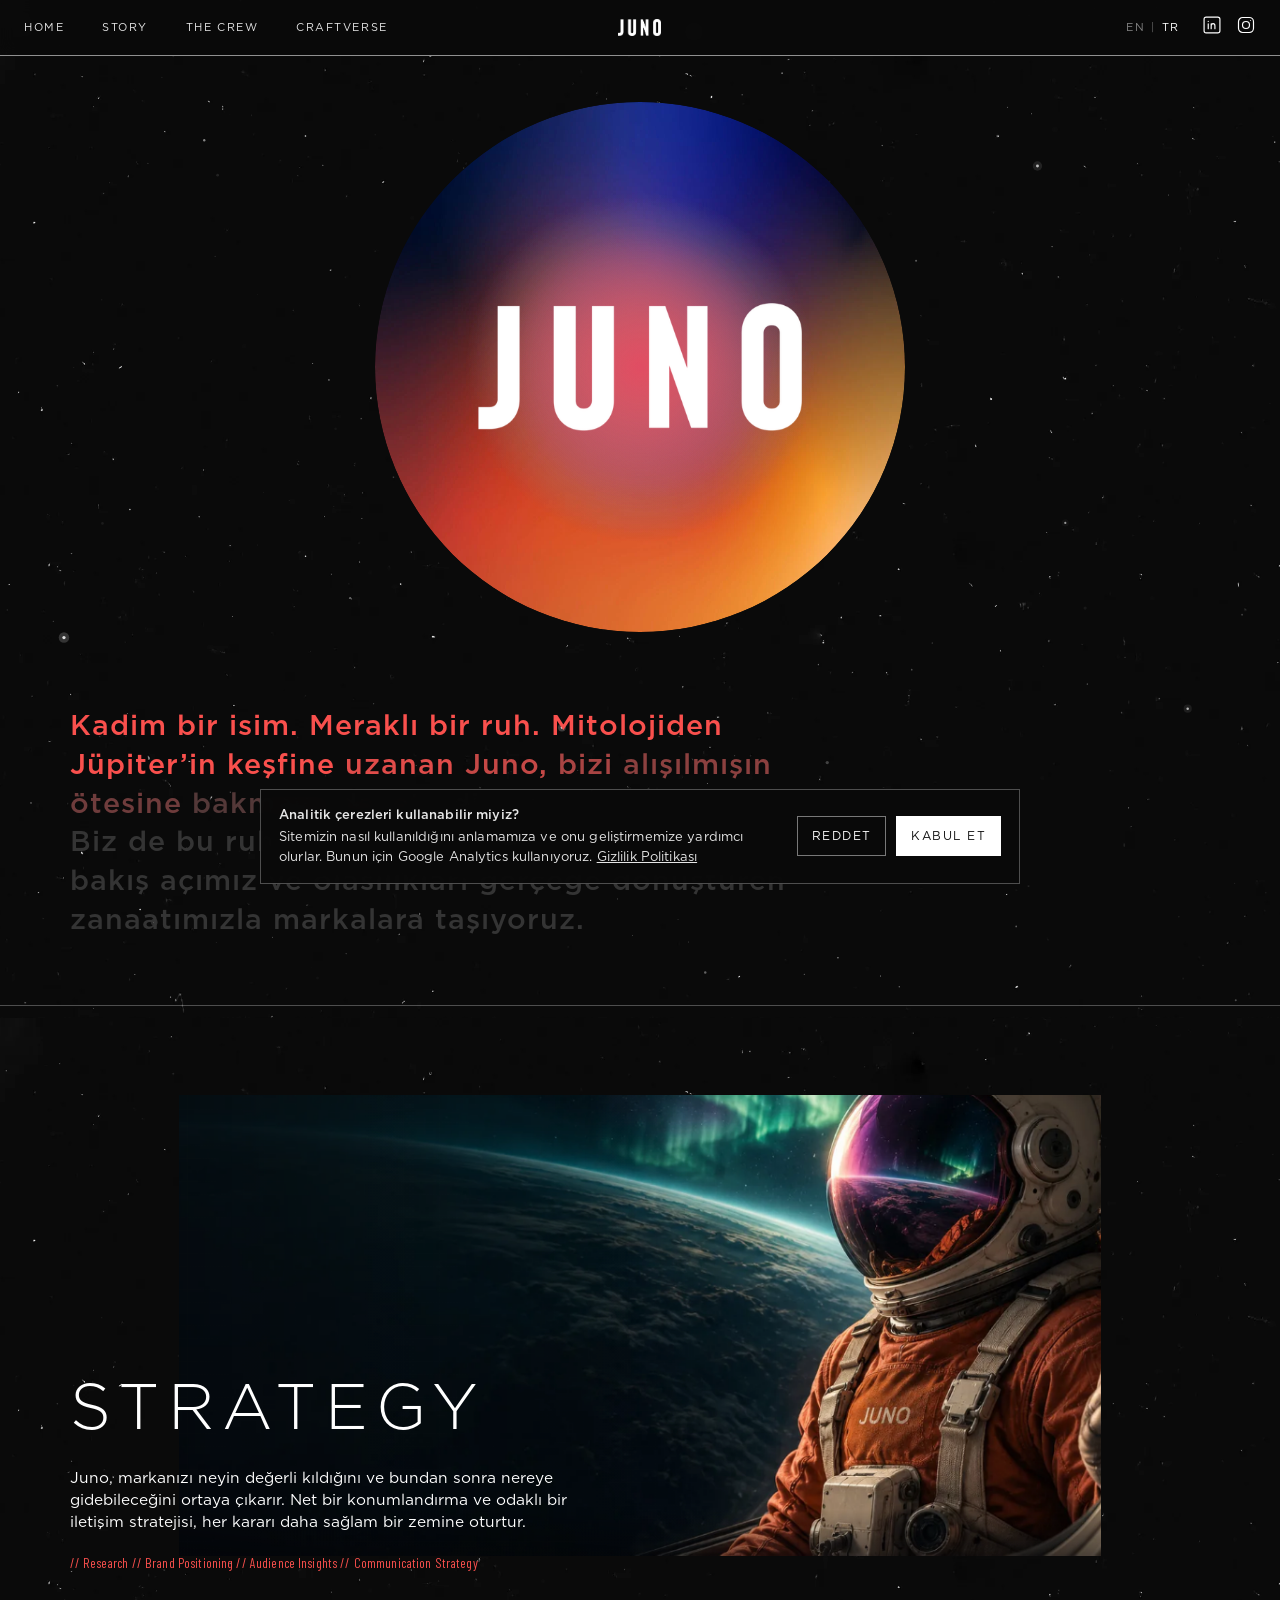
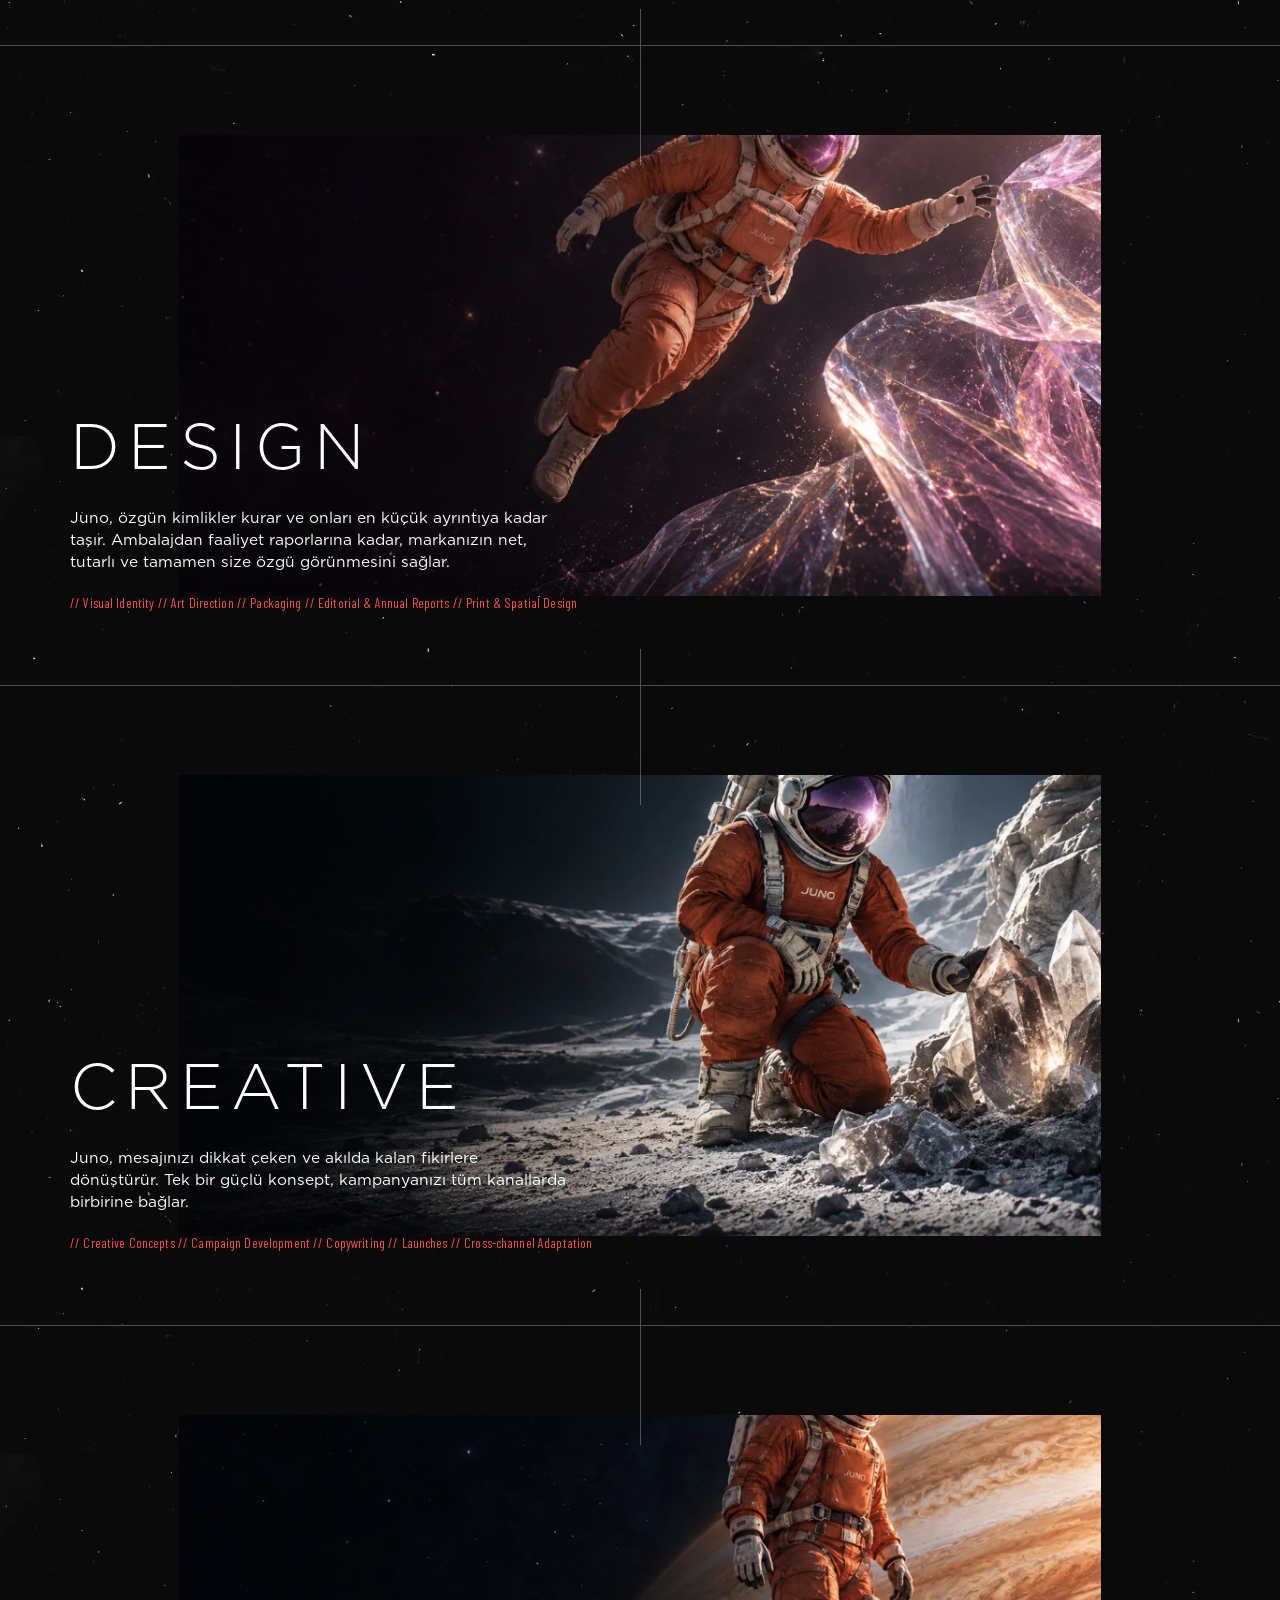
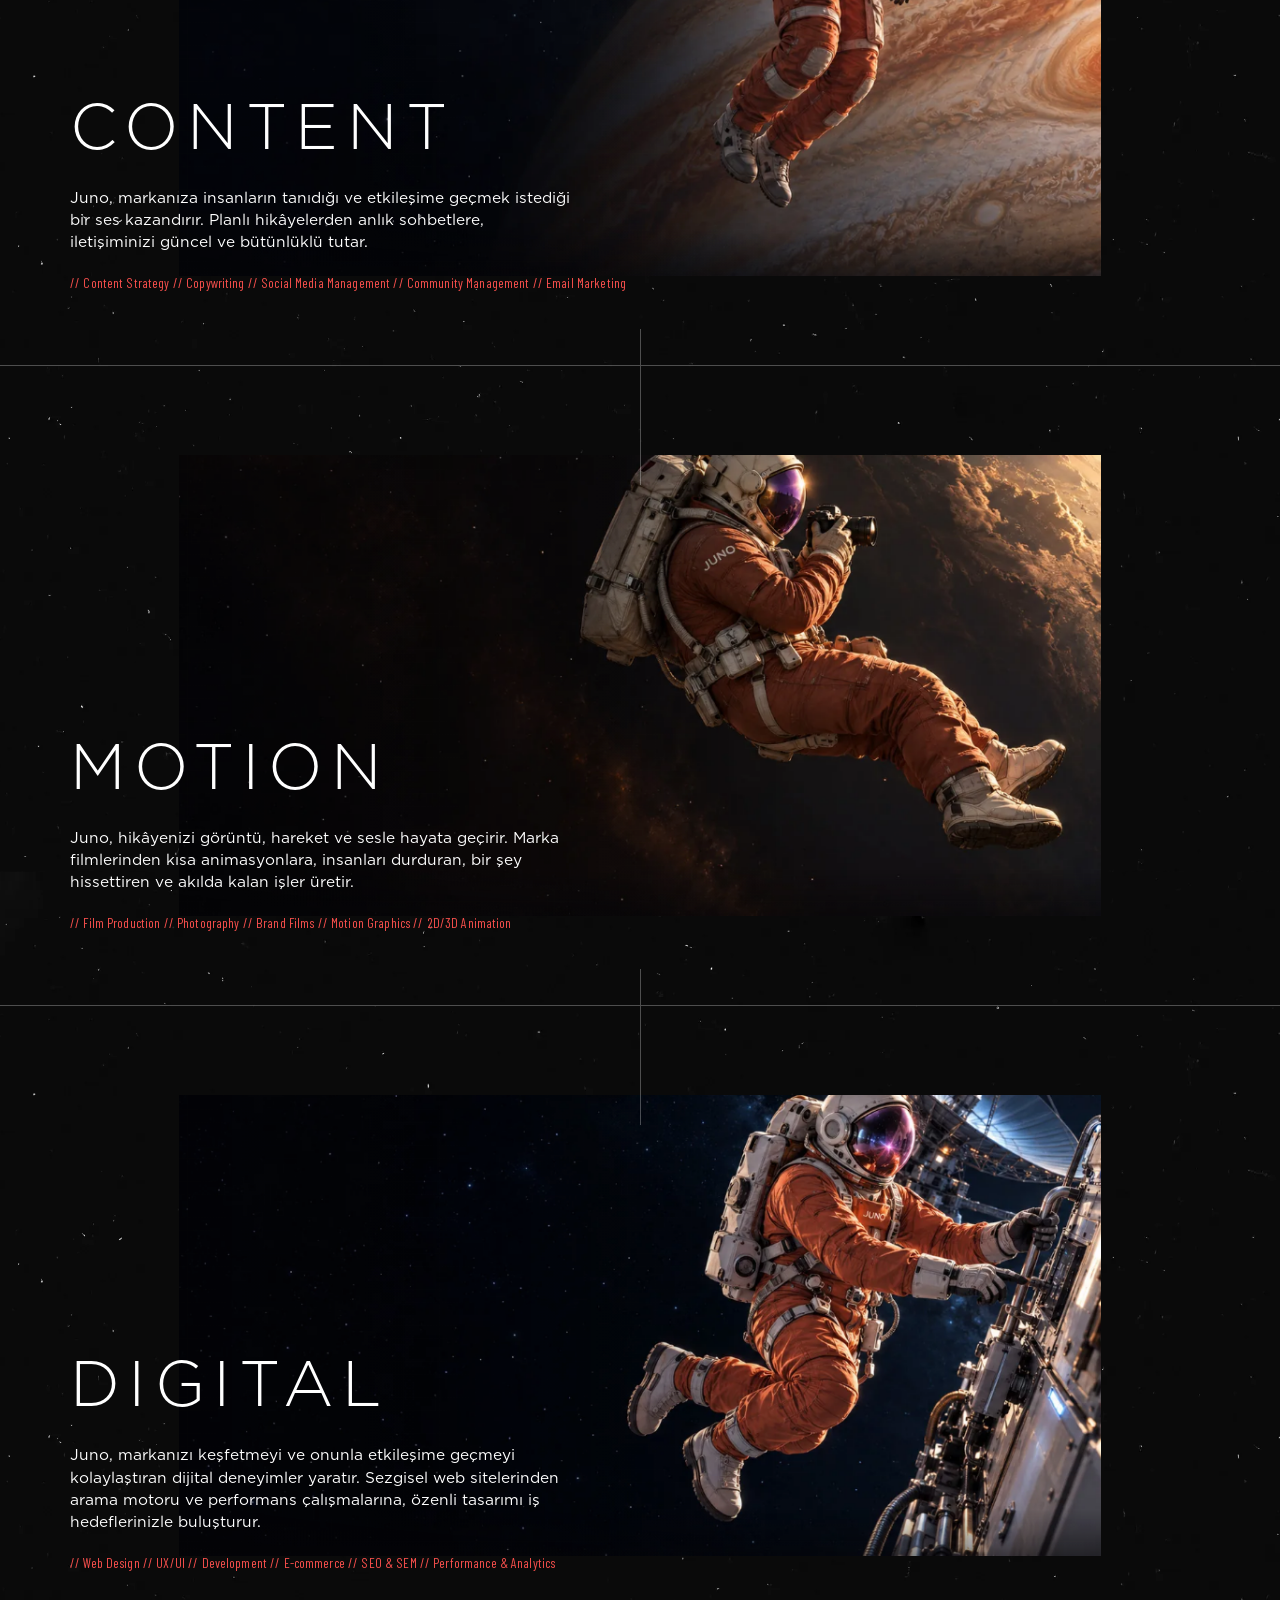
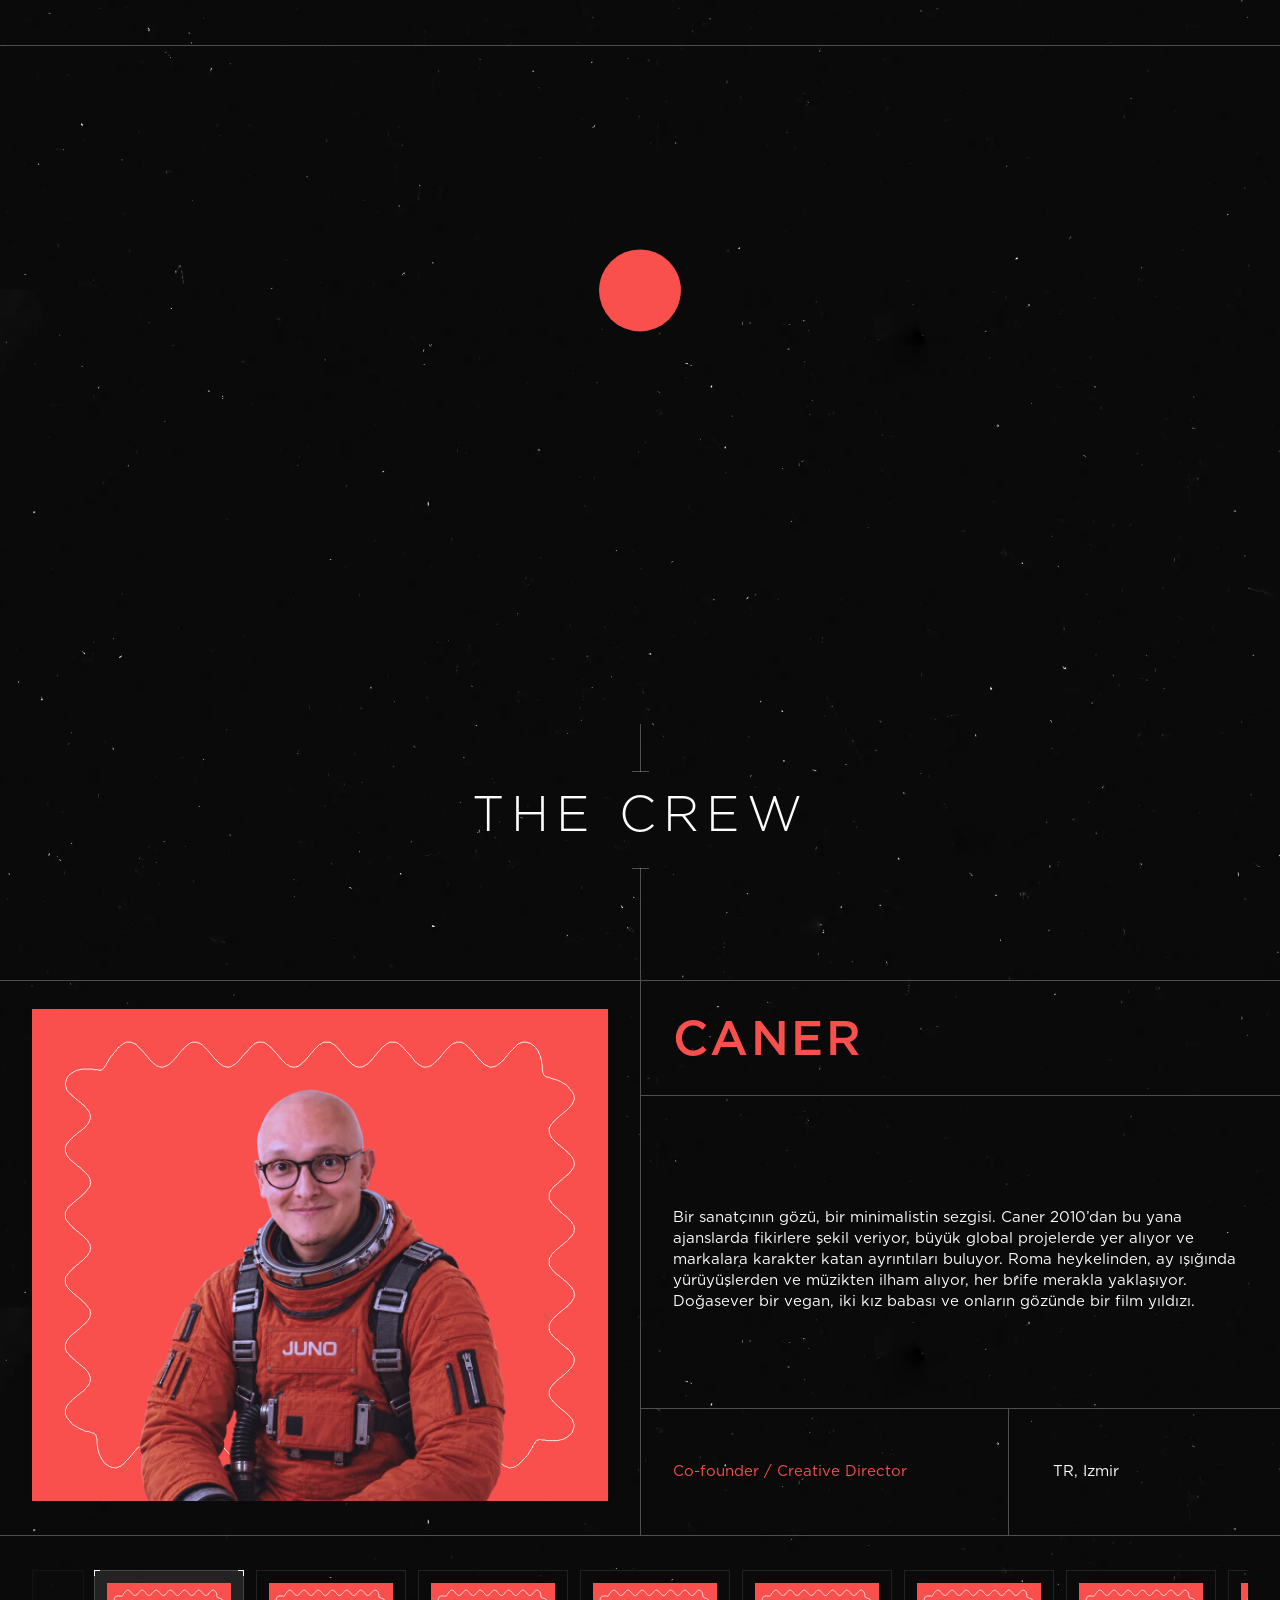
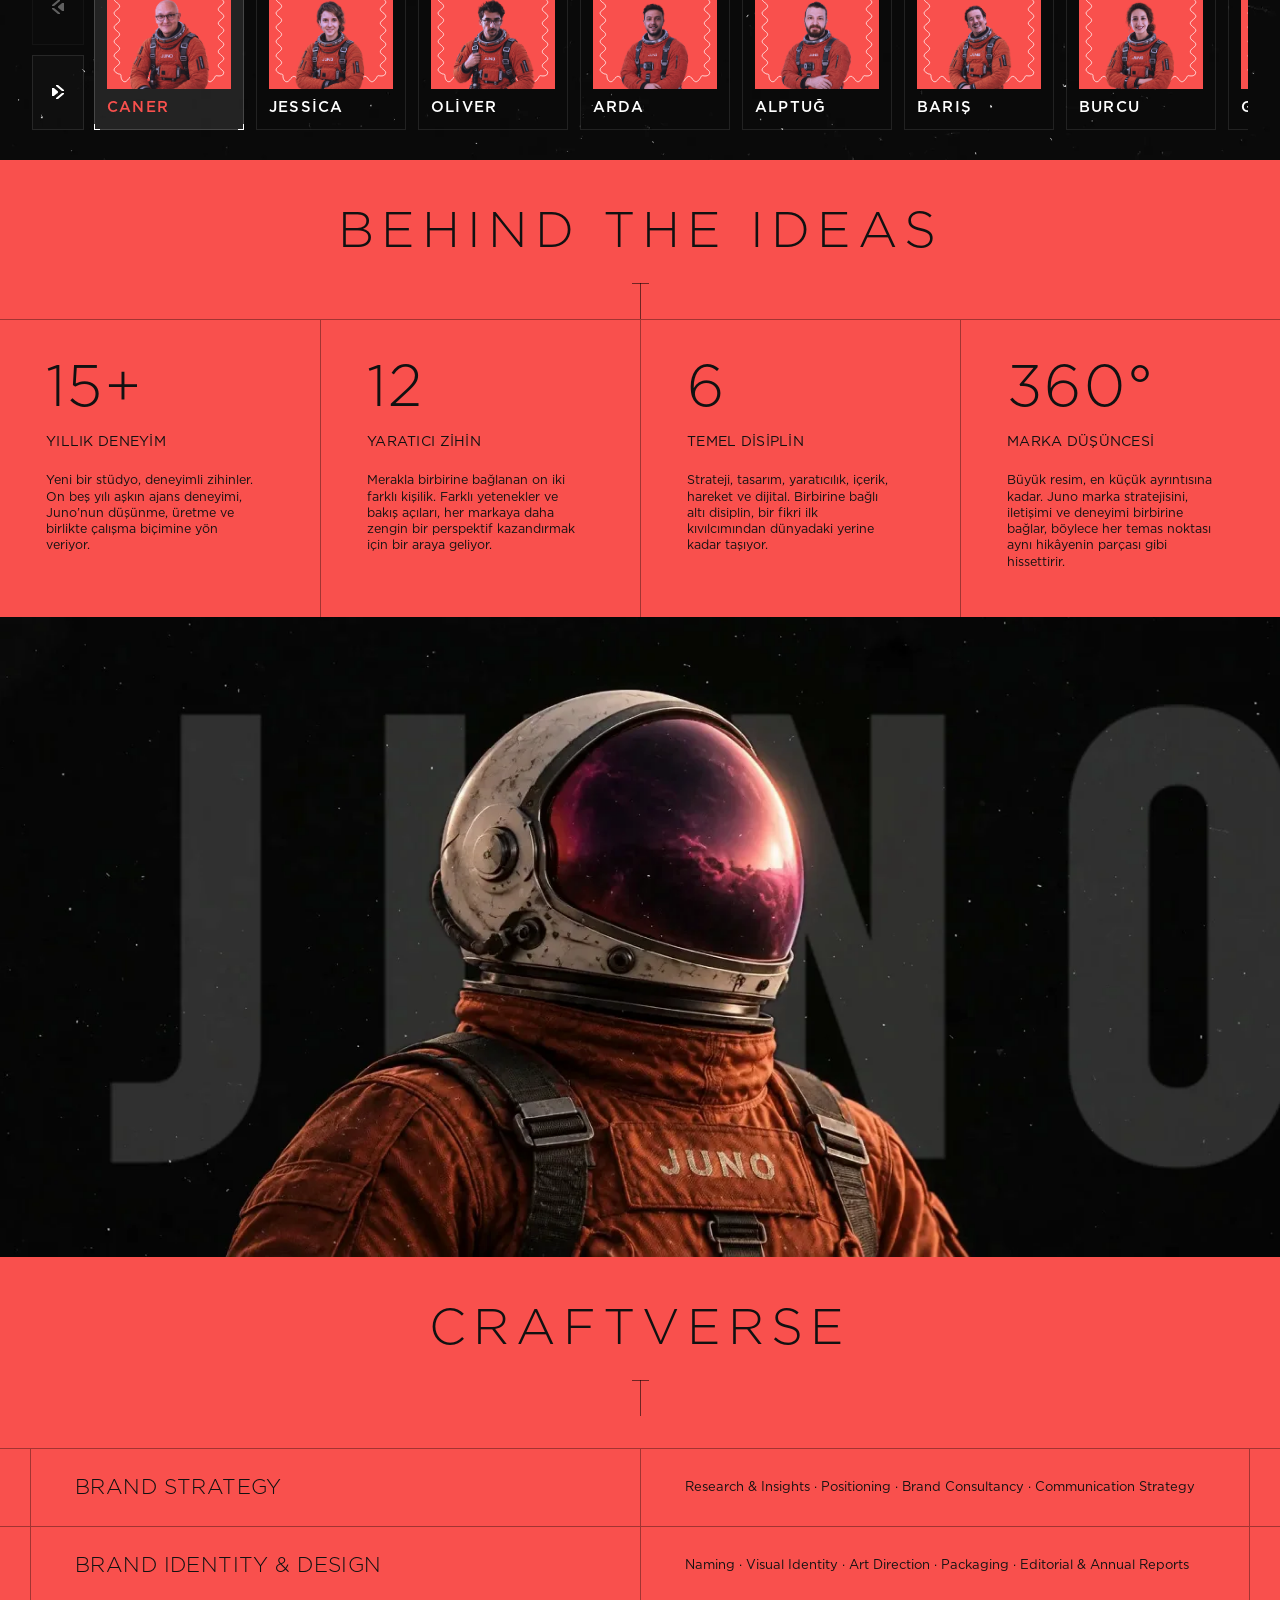
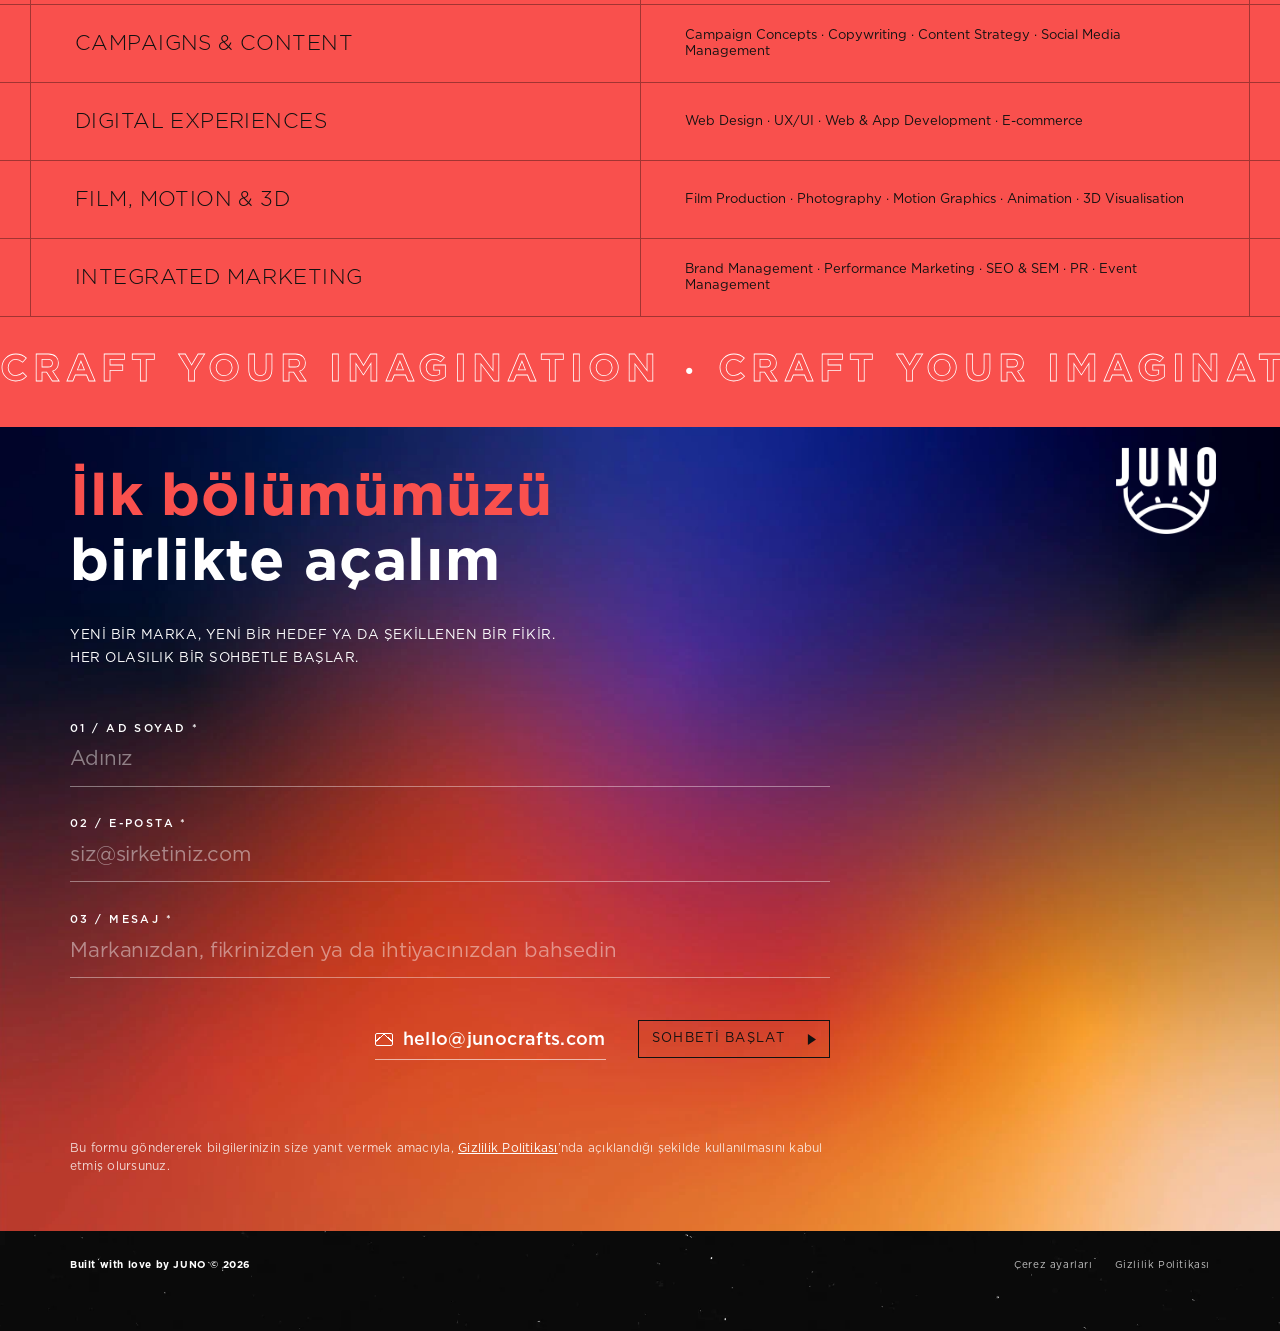
==== commit 6a889303: "Clearer cookie banner wording" ====
--- a/tr/index.html
+++ b/tr/index.html
@@ -22,7 +22,7 @@
   <link rel="icon" href="../assets/logo/juno-symbol.webp">
   <link rel="alternate" hreflang="en" href="https://junocrafts.com/">
   <link rel="alternate" hreflang="tr" href="https://junocrafts.com/tr/">
-  <link rel="stylesheet" href="../assets/css/style.css?v=20">
+  <link rel="stylesheet" href="../assets/css/style.css?v=21">
 </head>
 <body>
 
@@ -251,8 +251,8 @@
 
 <footer class="foot"><span>Built with love by JUNO © 2026</span><span class="foot__links"><button type="button" class="foot__cookies" data-cookie-settings>Çerez ayarları</button><a href="privacy.html">Gizlilik Politikası</a></span></footer>
 
-<script src="../assets/js/analytics.js?v=20" defer></script>
+<script src="../assets/js/analytics.js?v=21" defer></script>
 <script>window.JUNO_I18N = {"lang": "tr", "bios": {"Caner": "Bir sanatçının gözü, bir minimalistin sezgisi. Caner 2010’dan bu yana ajanslarda fikirlere şekil veriyor, büyük global projelerde yer alıyor ve markalara karakter katan ayrıntıları buluyor. Roma heykelinden, ay ışığında yürüyüşlerden ve müzikten ilham alıyor, her brife merakla yaklaşıyor. Doğasever bir vegan, iki kız babası ve onların gözünde bir film yıldızı.", "Jessica": "Jessica şu anda olup bitenin nabzını tutuyor ve sırada ne olduğunu merak ediyor. Reklamcılıktaki beş yılı aşkın deneyimiyle sosyal kültürü, giderek büyüyen strateji ve tasarım tutkusuyla buluşturuyor. Spor enerjisini, sanat hayal gücünü besliyor. İkisini de işine katıyor ve markaların hiç durmayan bir dünyada kendi yerlerini bulmalarına yardım ediyor.", "Oliver": "Farklı sektörlerde geçen on yıl, Oliver’a iyi ortaklıkların dinlemekle başladığını öğretti. İş hedeflerini yaratıcı olasılıklarla buluşturuyor, sohbete bakış açısı ve insan sezgisi katıyor. Edebiyat ve müzik tutkunu. İyi anlatılmış bir hikâyeyi, beklenmedik bir uyumu ve sohbet bittikten çok sonra bile akılda kalan fikirleri seviyor.", "Arda": "Uzun süredir Londra’da yaşayan Arda, Juno’yu İngiltere ve Avrupa’daki yeni sohbetlerle buluşturuyor. Farklı sektörlere yayılan ağı, işletmelerin tanışma ve birlikte çalışma biçimine geniş bir bakış açısı getiriyor. Rolü ortak noktayı bulmak: bir markanın neye ihtiyaç duyduğunu anlamak, Juno’nun nerede katkı sağlayabileceğini görmek ve umut vadeden bir tanışmanın kalıcı bir ortaklığa dönüşmesine alan açmak.", "Alptuğ": "Alptuğ on beş yılı aşkın süredir fikirlere ritim, hareket ve karakter kazandırıyor. Büyük küçük pek çok projede yeni teknikler denedi; keskin görsel bakışını hareket tasarımına çok yönlü yaklaşımıyla birleştirdi. Kuşlar, doğa ve müzik merakını besliyor: hayal gücünü hep hareket halinde tutan desenler, sesler ve küçük sürprizlerle dolu bir dünya.", "Barış": "Barış yüzeyin altına inmeyi seviyor. Reklamcılıktaki on yılı aşkın deneyimiyle müşterileriyle güçlü ilişkiler kuruyor ve markaların daha net bir stratejik yön bulmasına yardım ediyor. Aynı merak onu su altına da götürüyor, dalış ona bambaşka bir bakış açısı sunuyor. Karada ise müzik, edebiyat ve iyi sohbetler keşif iştahını canlı tutuyor.", "Burcu": "Fizik mühendisliği eğitimi alan Burcu, asıl yolunu dijital pazarlamada buldu. On beş yıldır analitik düşünceyi kişisel bir dokunuşla birleştirerek markaların büyümesine katkı sağlıyor, kalıcı ortaklıklara dönüşen ilişkiler kuruyor. Ekrandan uzaklaştığında kampanya planlarını kamp gezileriyle değiştiriyor. Açık gökyüzünde, sessiz patikalarda ve doğayla geçen zamanda yeni bakış açıları buluyor.", "Gülce": "Gülce büyük resmi ve her parçanın birbirine nasıl bağlandığını görüyor. Reklamcılıktaki on yılı aşkın deneyimiyle marka danışmanlığını, dijital pazarlamayı, halkla ilişkileri ve etkinlikleri her müşteriye özel bütünleşik stratejilerde bir araya getiriyor. Markaların yönünü bulmasına ve bunu tutarlı biçimde ifade etmesine yardım ediyor. Brifler dışında, hayvanlar ve doğa onun dünyasında özel bir yer tutuyor.", "Burhan": "Burhan yirmi beş yılı aşkın süredir fikirleri tıklanabilen, keşfedilebilen ve kullanılabilen işlere dönüştürüyor. Web sitelerinden uygulamalara, bir tasarımcının özenini zor kısımları çözen bir geliştirici sezgisiyle birleştiriyor. Kod onun doğal yaşam alanı, deniz de bir diğeri. Tutkulu bir dalgıç olarak hem bir arayüzün hem de dalgaların altında yatana aynı ilgiyle bakıyor.", "Ali": "Ali, yaratıcı fikirleri onları hayata geçiren teknolojiyle buluşturuyor. On yıllık yazılım geliştirme deneyimiyle front-end ve back-end alanlarında çalışıyor; sezgisel ve güvenilir dijital deneyimler kuruyor. Ayrıntıya dikkatini pratik bir problem çözme yaklaşımıyla birleştiriyor ve karmaşık gereksinimleri kullanması kolay web sitelerine ve uygulamalara dönüştürüyor. Kodun dışında merakı, onu yeni teknolojileri ve fikirleri keşfetmeye yöneltiyor.", "Seval": "Grafik tasarımda geçen yirmi yıl, Seval’e keskin bir göz, araçlarına tam hâkimiyet ve teslim tarihleri sıkıştığında bile bozulmayan bir sakinlik kazandırdı. Yoğun brifleri netleştiriyor, en küçük ayrıntıya özen gösteriyor. Tutkulu bir gezgin olarak gittiği her yerden yeni bakış açıları topluyor: renkler, mekânlar ve işine yansıyan küçük gözlemler.", "Adem": "Adem otuz yılı aşkın reklamcılık deneyimini 3D’de kurduğu dünyalara taşıyor. Sayısız ajans projesinin ardından fikirlere biçim, derinlik ve boyut kazandırmaya özel bir tutku duydu. Zanaatı sabır ve deneyime, hayatı ise aileye, iyi yaşama ve doğaya dayanıyor. Ayrıntıyı gören, neyin önemli olduğunu net bilen bir göz."}, "msgs": {"name": "Lütfen adınızı yazın.", "email": "Lütfen geçerli bir e-posta adresi girin.", "message": "Lütfen kısa bir mesaj yazın.", "sending": "Gönderiliyor…", "sent": "Teşekkürler! Mesajınız yola çıktı. En kısa sürede size dönüş yapacağız.", "failed": "Bir sorun oluştu. Lütfen doğrudan hello@junocrafts.com adresine yazın."}};</script>
-<script src="../assets/js/main.js?v=20" defer></script>
+<script src="../assets/js/main.js?v=21" defer></script>
 </body>
 </html>
--- a/assets/css/style.css
+++ b/assets/css/style.css
@@ -505,6 +505,7 @@
 }
 @keyframes consent-in { from { opacity: 0; transform: translateY(12px); } }
 .consent__text { margin: 0; opacity: .9; }
+.consent__text strong { display: block; font-weight: 500; margin-bottom: 3px; opacity: 1; }
 .consent__text a { color: #fff; }
 .consent__btns { display: flex; gap: 10px; flex: none; }
 .consent__btn {
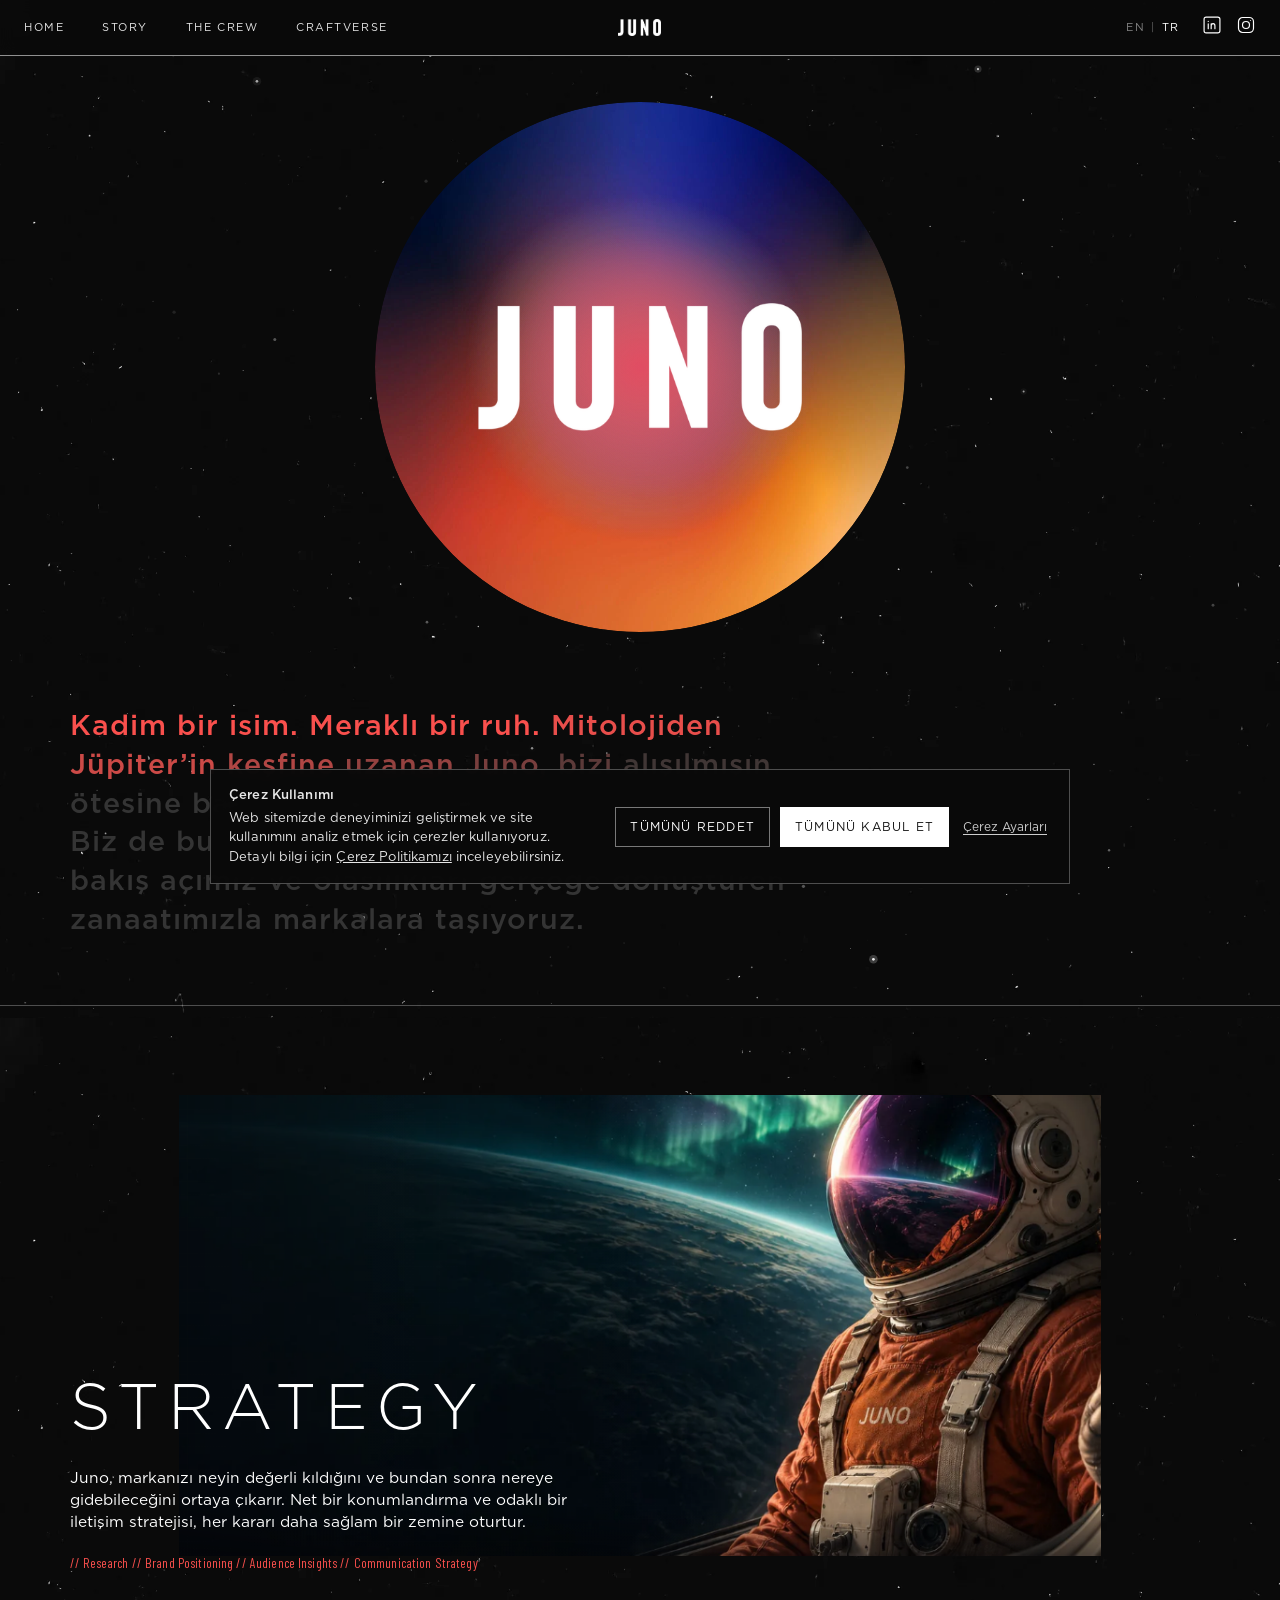
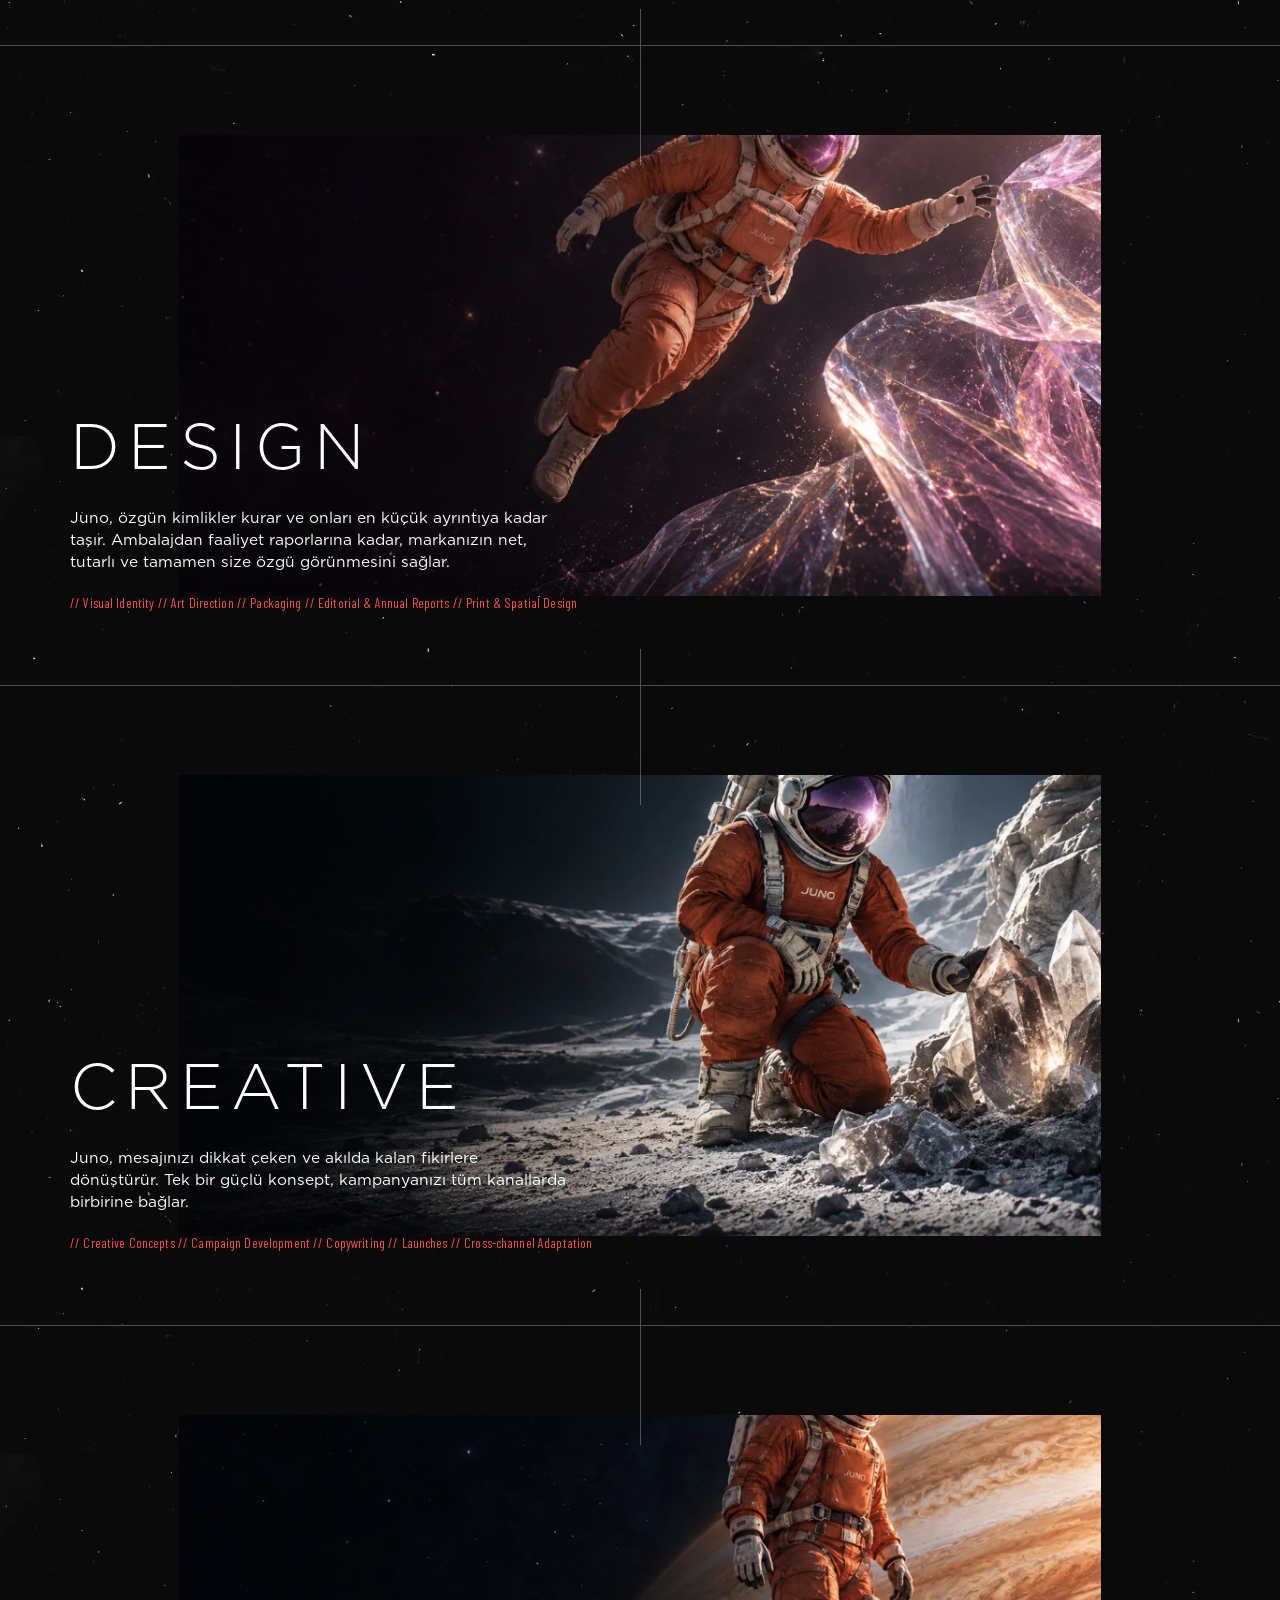
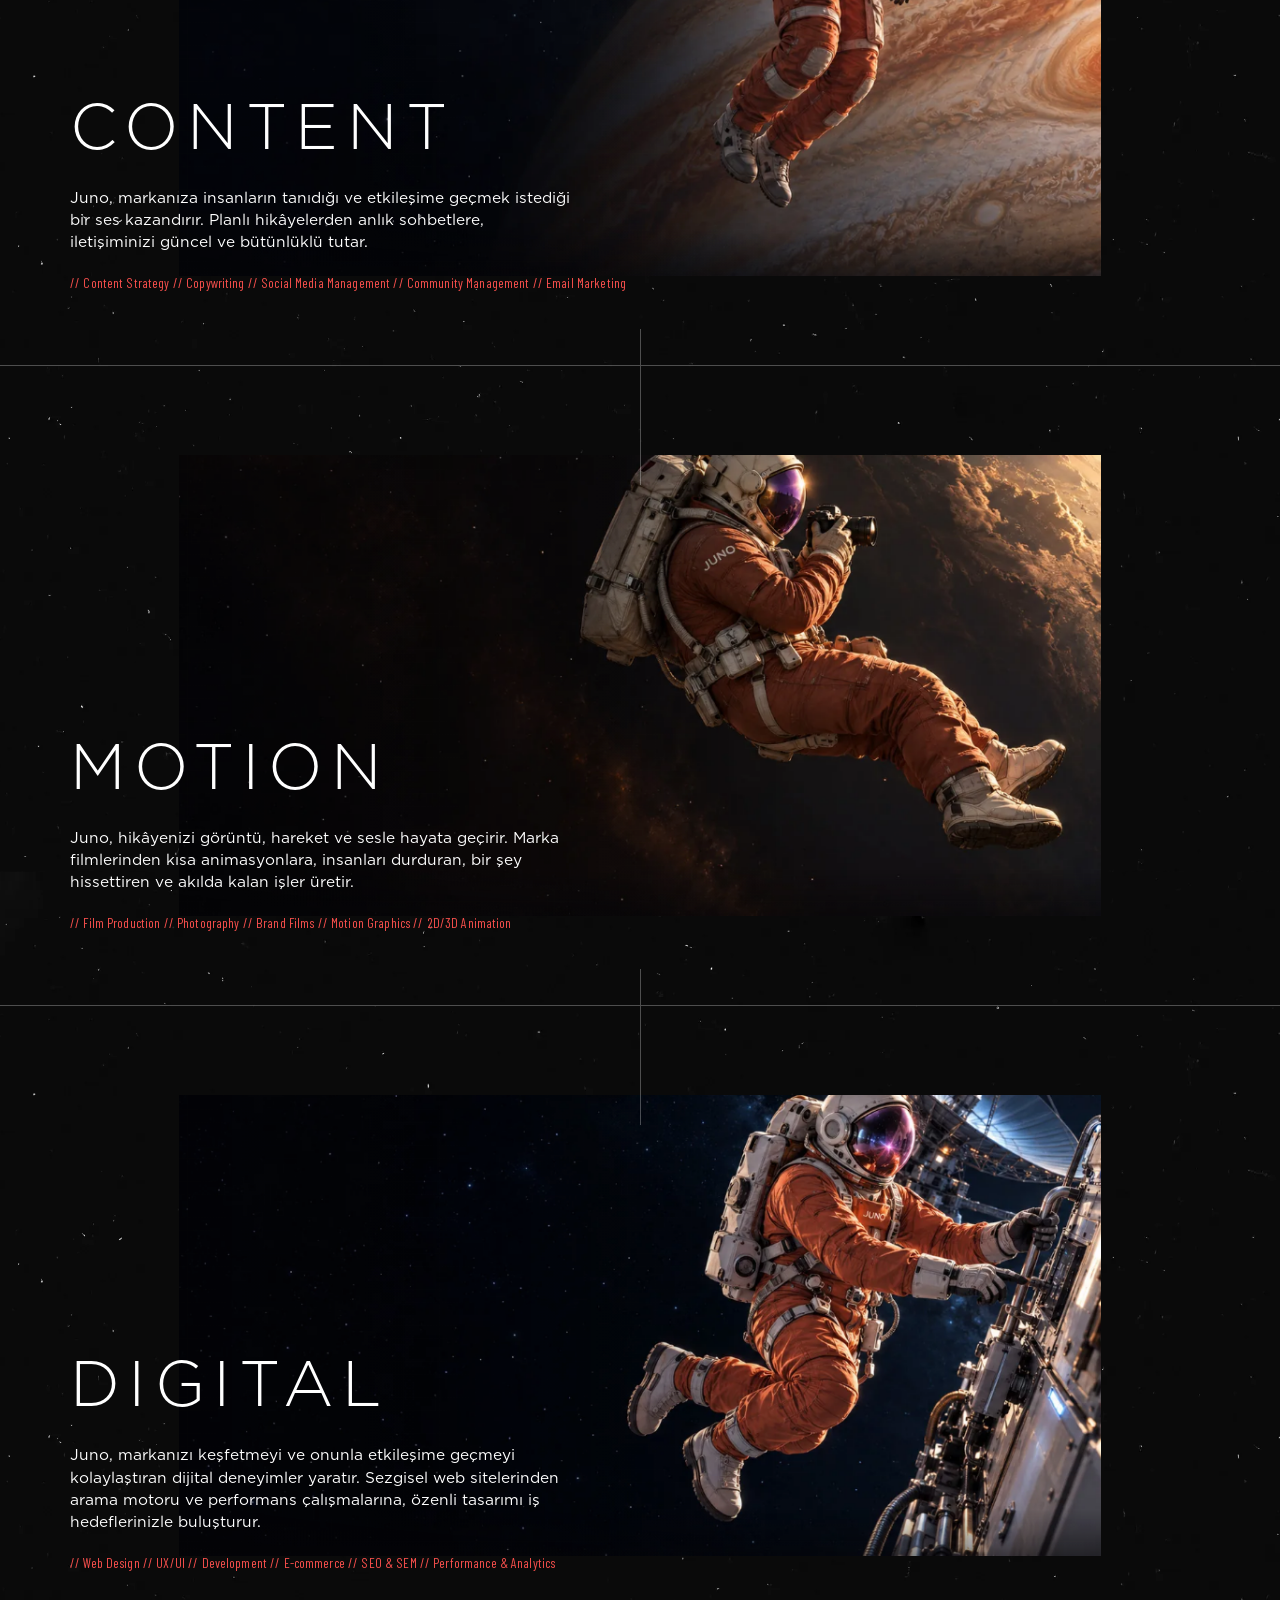
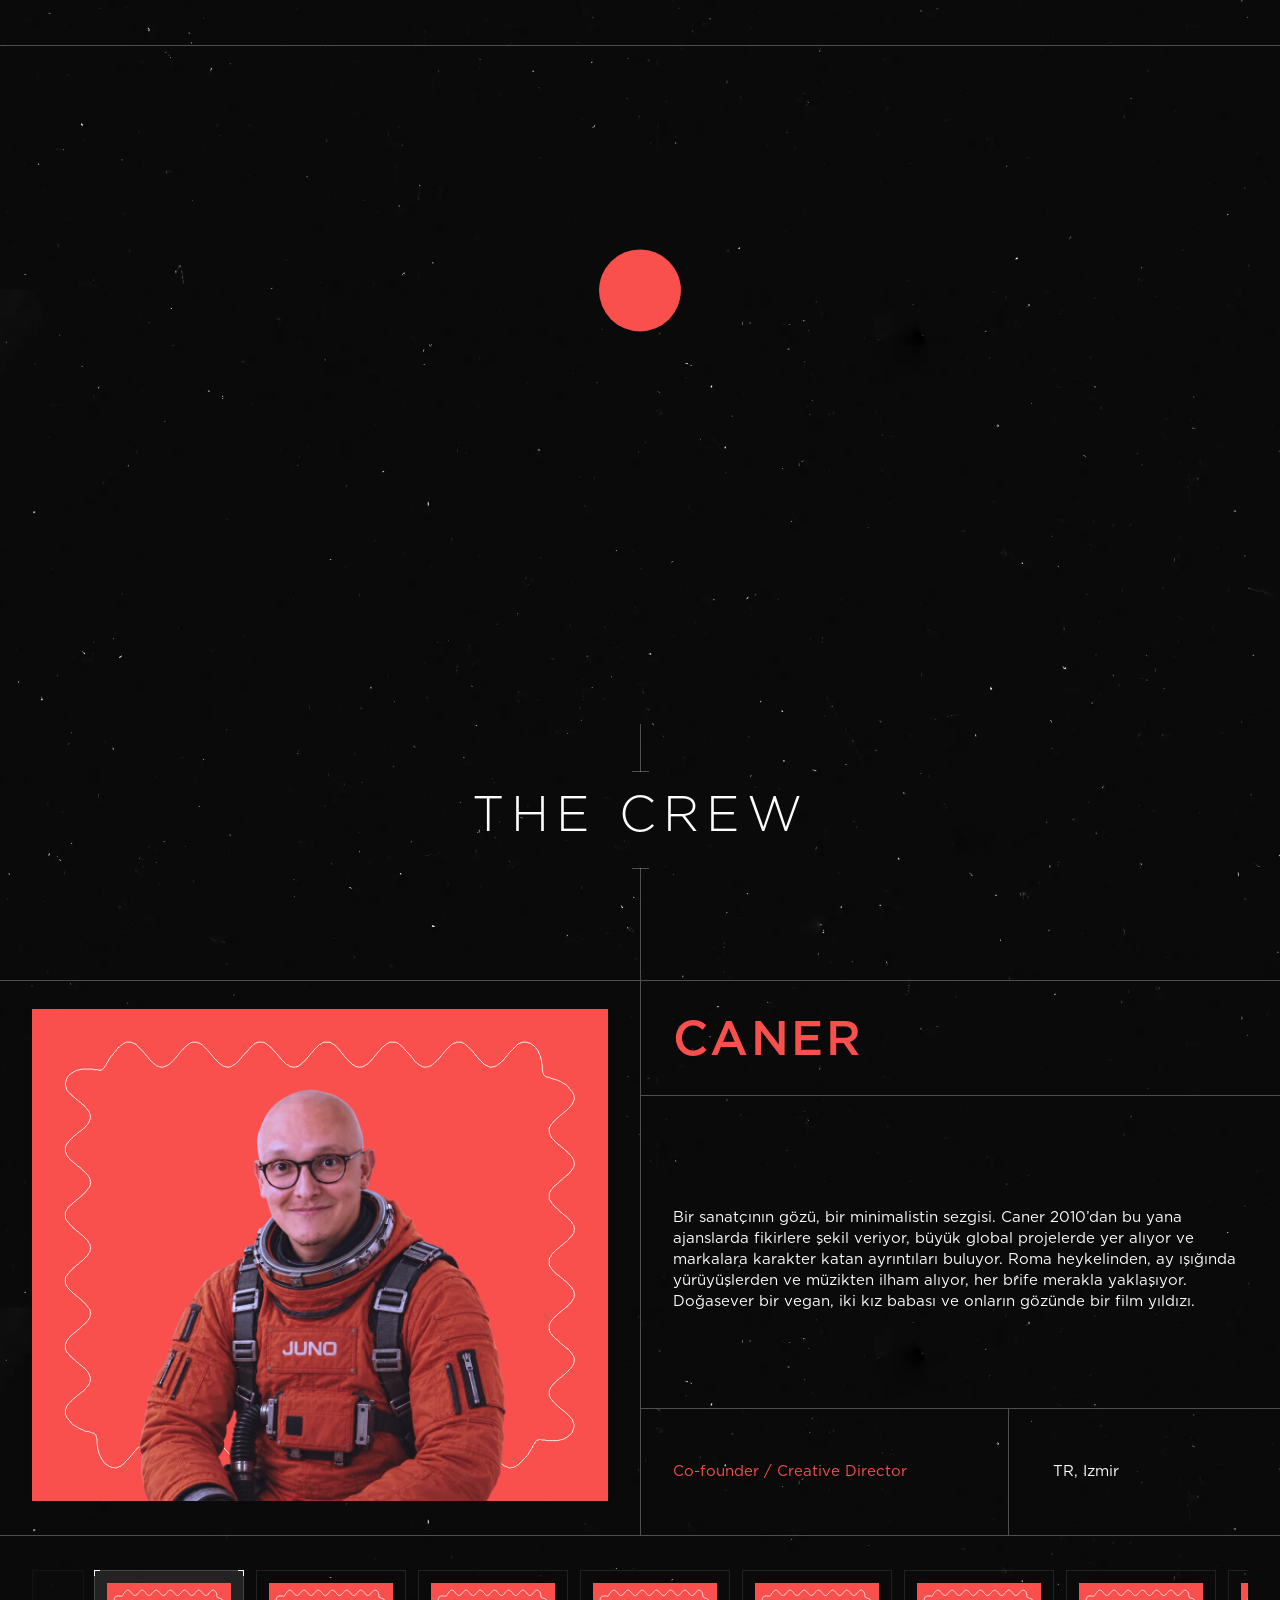
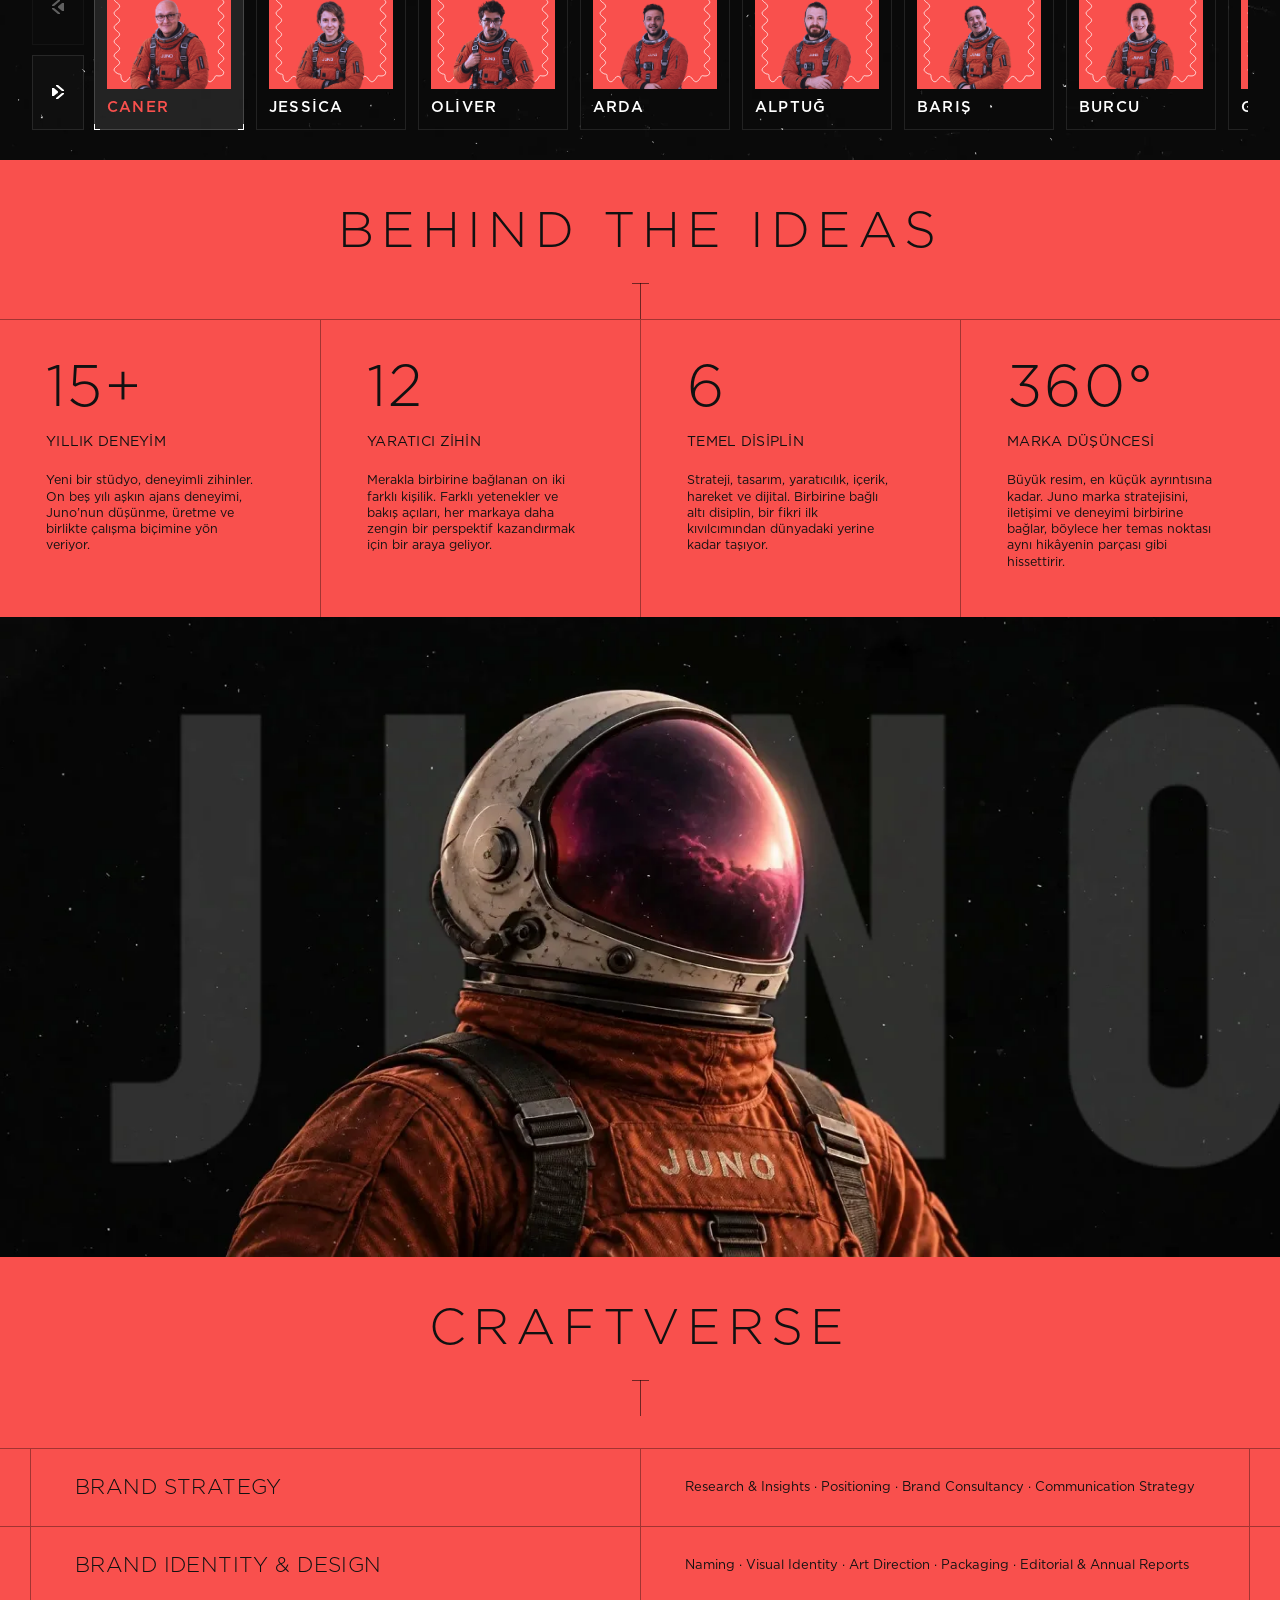
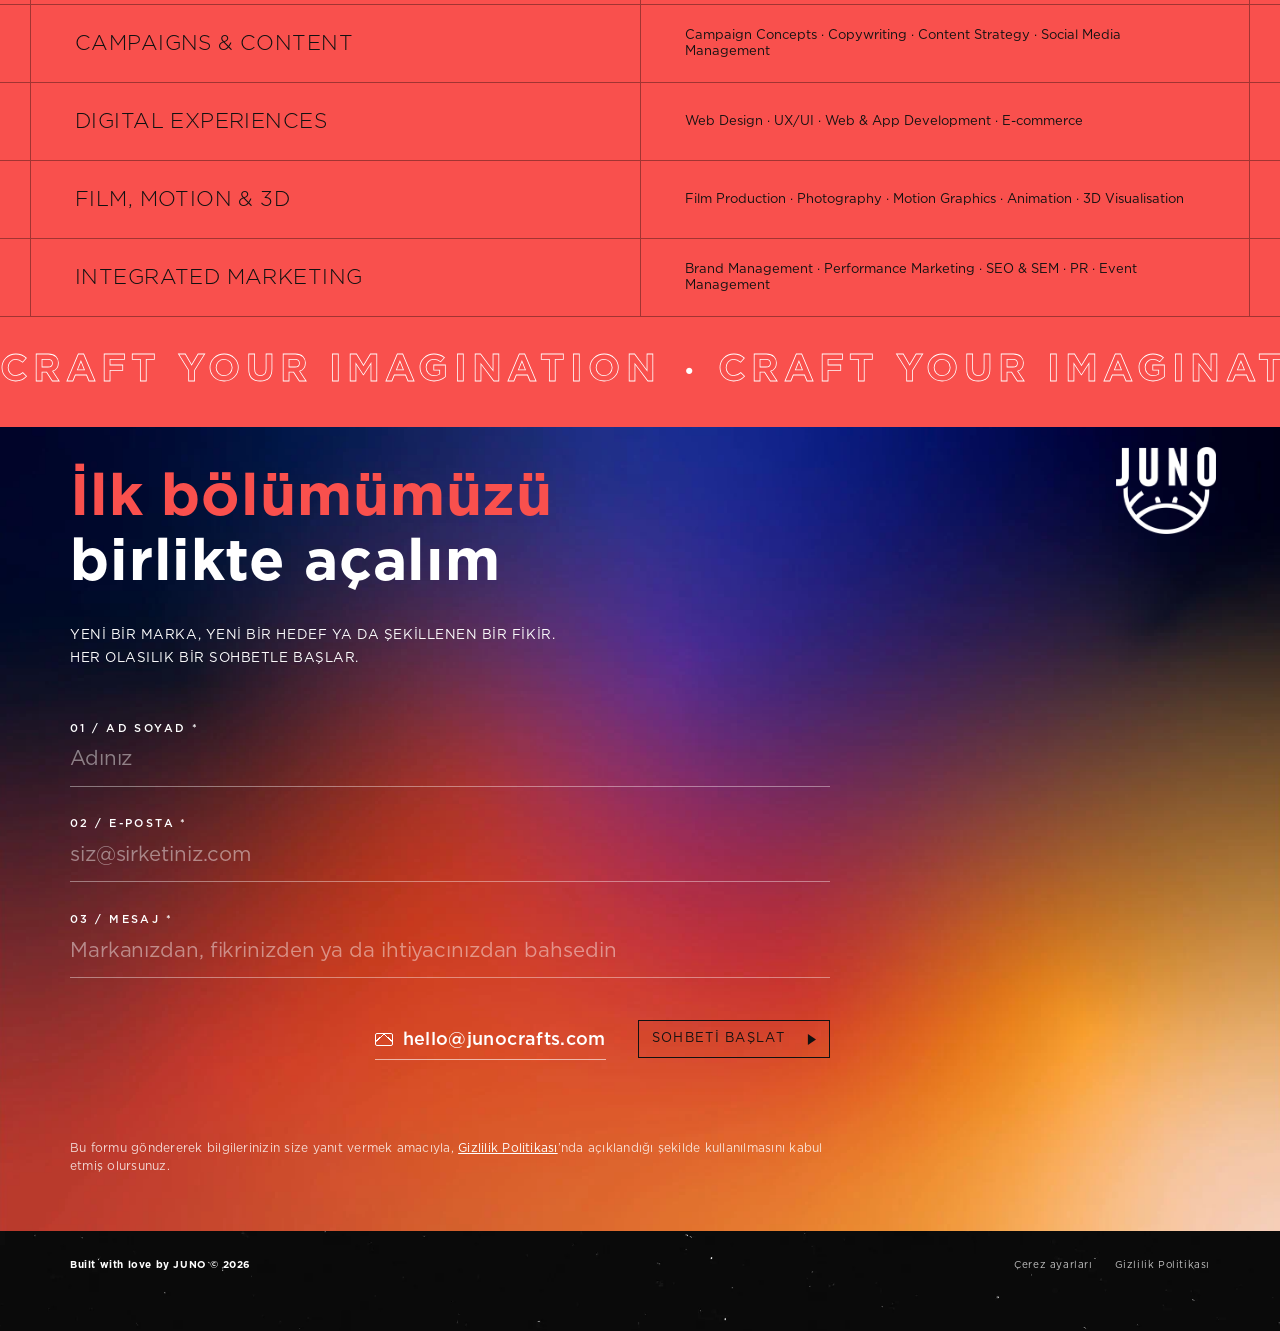
==== commit 1219b141: "Cookie banner: Accept All / Reject All / Cookie Settings" ====
--- a/tr/index.html
+++ b/tr/index.html
@@ -22,7 +22,7 @@
   <link rel="icon" href="../assets/logo/juno-symbol.webp">
   <link rel="alternate" hreflang="en" href="https://junocrafts.com/">
   <link rel="alternate" hreflang="tr" href="https://junocrafts.com/tr/">
-  <link rel="stylesheet" href="../assets/css/style.css?v=21">
+  <link rel="stylesheet" href="../assets/css/style.css?v=23">
 </head>
 <body>
 
@@ -251,8 +251,8 @@
 
 <footer class="foot"><span>Built with love by JUNO © 2026</span><span class="foot__links"><button type="button" class="foot__cookies" data-cookie-settings>Çerez ayarları</button><a href="privacy.html">Gizlilik Politikası</a></span></footer>
 
-<script src="../assets/js/analytics.js?v=21" defer></script>
+<script src="../assets/js/analytics.js?v=23" defer></script>
 <script>window.JUNO_I18N = {"lang": "tr", "bios": {"Caner": "Bir sanatçının gözü, bir minimalistin sezgisi. Caner 2010’dan bu yana ajanslarda fikirlere şekil veriyor, büyük global projelerde yer alıyor ve markalara karakter katan ayrıntıları buluyor. Roma heykelinden, ay ışığında yürüyüşlerden ve müzikten ilham alıyor, her brife merakla yaklaşıyor. Doğasever bir vegan, iki kız babası ve onların gözünde bir film yıldızı.", "Jessica": "Jessica şu anda olup bitenin nabzını tutuyor ve sırada ne olduğunu merak ediyor. Reklamcılıktaki beş yılı aşkın deneyimiyle sosyal kültürü, giderek büyüyen strateji ve tasarım tutkusuyla buluşturuyor. Spor enerjisini, sanat hayal gücünü besliyor. İkisini de işine katıyor ve markaların hiç durmayan bir dünyada kendi yerlerini bulmalarına yardım ediyor.", "Oliver": "Farklı sektörlerde geçen on yıl, Oliver’a iyi ortaklıkların dinlemekle başladığını öğretti. İş hedeflerini yaratıcı olasılıklarla buluşturuyor, sohbete bakış açısı ve insan sezgisi katıyor. Edebiyat ve müzik tutkunu. İyi anlatılmış bir hikâyeyi, beklenmedik bir uyumu ve sohbet bittikten çok sonra bile akılda kalan fikirleri seviyor.", "Arda": "Uzun süredir Londra’da yaşayan Arda, Juno’yu İngiltere ve Avrupa’daki yeni sohbetlerle buluşturuyor. Farklı sektörlere yayılan ağı, işletmelerin tanışma ve birlikte çalışma biçimine geniş bir bakış açısı getiriyor. Rolü ortak noktayı bulmak: bir markanın neye ihtiyaç duyduğunu anlamak, Juno’nun nerede katkı sağlayabileceğini görmek ve umut vadeden bir tanışmanın kalıcı bir ortaklığa dönüşmesine alan açmak.", "Alptuğ": "Alptuğ on beş yılı aşkın süredir fikirlere ritim, hareket ve karakter kazandırıyor. Büyük küçük pek çok projede yeni teknikler denedi; keskin görsel bakışını hareket tasarımına çok yönlü yaklaşımıyla birleştirdi. Kuşlar, doğa ve müzik merakını besliyor: hayal gücünü hep hareket halinde tutan desenler, sesler ve küçük sürprizlerle dolu bir dünya.", "Barış": "Barış yüzeyin altına inmeyi seviyor. Reklamcılıktaki on yılı aşkın deneyimiyle müşterileriyle güçlü ilişkiler kuruyor ve markaların daha net bir stratejik yön bulmasına yardım ediyor. Aynı merak onu su altına da götürüyor, dalış ona bambaşka bir bakış açısı sunuyor. Karada ise müzik, edebiyat ve iyi sohbetler keşif iştahını canlı tutuyor.", "Burcu": "Fizik mühendisliği eğitimi alan Burcu, asıl yolunu dijital pazarlamada buldu. On beş yıldır analitik düşünceyi kişisel bir dokunuşla birleştirerek markaların büyümesine katkı sağlıyor, kalıcı ortaklıklara dönüşen ilişkiler kuruyor. Ekrandan uzaklaştığında kampanya planlarını kamp gezileriyle değiştiriyor. Açık gökyüzünde, sessiz patikalarda ve doğayla geçen zamanda yeni bakış açıları buluyor.", "Gülce": "Gülce büyük resmi ve her parçanın birbirine nasıl bağlandığını görüyor. Reklamcılıktaki on yılı aşkın deneyimiyle marka danışmanlığını, dijital pazarlamayı, halkla ilişkileri ve etkinlikleri her müşteriye özel bütünleşik stratejilerde bir araya getiriyor. Markaların yönünü bulmasına ve bunu tutarlı biçimde ifade etmesine yardım ediyor. Brifler dışında, hayvanlar ve doğa onun dünyasında özel bir yer tutuyor.", "Burhan": "Burhan yirmi beş yılı aşkın süredir fikirleri tıklanabilen, keşfedilebilen ve kullanılabilen işlere dönüştürüyor. Web sitelerinden uygulamalara, bir tasarımcının özenini zor kısımları çözen bir geliştirici sezgisiyle birleştiriyor. Kod onun doğal yaşam alanı, deniz de bir diğeri. Tutkulu bir dalgıç olarak hem bir arayüzün hem de dalgaların altında yatana aynı ilgiyle bakıyor.", "Ali": "Ali, yaratıcı fikirleri onları hayata geçiren teknolojiyle buluşturuyor. On yıllık yazılım geliştirme deneyimiyle front-end ve back-end alanlarında çalışıyor; sezgisel ve güvenilir dijital deneyimler kuruyor. Ayrıntıya dikkatini pratik bir problem çözme yaklaşımıyla birleştiriyor ve karmaşık gereksinimleri kullanması kolay web sitelerine ve uygulamalara dönüştürüyor. Kodun dışında merakı, onu yeni teknolojileri ve fikirleri keşfetmeye yöneltiyor.", "Seval": "Grafik tasarımda geçen yirmi yıl, Seval’e keskin bir göz, araçlarına tam hâkimiyet ve teslim tarihleri sıkıştığında bile bozulmayan bir sakinlik kazandırdı. Yoğun brifleri netleştiriyor, en küçük ayrıntıya özen gösteriyor. Tutkulu bir gezgin olarak gittiği her yerden yeni bakış açıları topluyor: renkler, mekânlar ve işine yansıyan küçük gözlemler.", "Adem": "Adem otuz yılı aşkın reklamcılık deneyimini 3D’de kurduğu dünyalara taşıyor. Sayısız ajans projesinin ardından fikirlere biçim, derinlik ve boyut kazandırmaya özel bir tutku duydu. Zanaatı sabır ve deneyime, hayatı ise aileye, iyi yaşama ve doğaya dayanıyor. Ayrıntıyı gören, neyin önemli olduğunu net bilen bir göz."}, "msgs": {"name": "Lütfen adınızı yazın.", "email": "Lütfen geçerli bir e-posta adresi girin.", "message": "Lütfen kısa bir mesaj yazın.", "sending": "Gönderiliyor…", "sent": "Teşekkürler! Mesajınız yola çıktı. En kısa sürede size dönüş yapacağız.", "failed": "Bir sorun oluştu. Lütfen doğrudan hello@junocrafts.com adresine yazın."}};</script>
-<script src="../assets/js/main.js?v=21" defer></script>
+<script src="../assets/js/main.js?v=23" defer></script>
 </body>
 </html>
--- a/assets/css/style.css
+++ b/assets/css/style.css
@@ -497,26 +497,46 @@
 
 /* ---------- cookie banner (analytics.js) ---------- */
 .consent {
-  position: fixed; left: 16px; right: 16px; bottom: 16px; z-index: 60; max-width: 760px; margin: 0 auto;
+  position: fixed; left: 16px; right: 16px; bottom: 16px; z-index: 60; max-width: 860px; margin: 0 auto;
   display: flex; align-items: center; gap: 24px;
   padding: 16px 18px; background: rgba(10, 10, 10, .96); border: 1px solid var(--line); backdrop-filter: blur(8px);
   color: #fff; font-size: 13px; line-height: 1.5; letter-spacing: .01em;
   animation: consent-in .5s cubic-bezier(.2, .7, .2, 1) both;
 }
 @keyframes consent-in { from { opacity: 0; transform: translateY(12px); } }
+.consent__body { flex: 1; min-width: 0; }
 .consent__text { margin: 0; opacity: .9; }
-.consent__text strong { display: block; font-weight: 500; margin-bottom: 3px; opacity: 1; }
-.consent__text a { color: #fff; }
-.consent__btns { display: flex; gap: 10px; flex: none; }
+.consent__text strong, .consent__title { display: block; font-weight: 500; margin: 0 0 3px; opacity: 1; }
+.consent a { color: #fff; }
+.consent__btns { display: flex; align-items: center; gap: 10px; flex: none; flex-wrap: wrap; }
 .consent__btn {
-  font: inherit; font-size: 12px; letter-spacing: .12em; text-transform: uppercase; cursor: pointer;
-  padding: 10px 14px; border: 1px solid #fff; background: #fff; color: #111; transition: background .2s, color .2s;
+  font: inherit; font-size: 12px; letter-spacing: .1em; text-transform: uppercase; cursor: pointer;
+  padding: 10px 14px; border: 1px solid #fff; background: #fff; color: #111; transition: background .2s, color .2s, border-color .2s;
 }
 .consent__btn--ghost { background: transparent; color: #fff; border-color: rgba(255, 255, 255, .45); }
-@media (hover: hover) { .consent__btn:hover { background: var(--red); border-color: var(--red); color: #fff; } }
+.consent__link { font: inherit; font-size: 12px; color: #fff; background: none; border: 0; padding: 10px 4px; cursor: pointer; text-decoration: underline; text-underline-offset: 3px; opacity: .8; }
+@media (hover: hover) {
+  .consent__btn:hover { background: var(--red); border-color: var(--red); color: #fff; }
+  .consent__link:hover { opacity: 1; }
+}
+/* settings layer */
+.consent--settings { flex-direction: column; align-items: stretch; gap: 14px; max-width: 560px; }
+.consent__row { display: flex; align-items: center; justify-content: space-between; gap: 18px; padding: 12px 0; border-top: 1px solid var(--line); cursor: pointer; }
+.consent__rowtext { display: grid; gap: 2px; }
+.consent__rowtext span { opacity: .75; }
+.consent__always { flex: none; font-size: 11px; letter-spacing: .1em; text-transform: uppercase; opacity: .6; }
+.consent__switch {
+  flex: none; appearance: none; -webkit-appearance: none; width: 38px; height: 22px; margin: 0; border-radius: 11px;
+  background: rgba(255, 255, 255, .25); position: relative; cursor: pointer; transition: background .2s;
+}
+.consent__switch::after { content: ""; position: absolute; top: 3px; left: 3px; width: 16px; height: 16px; border-radius: 50%; background: #fff; transition: transform .2s; }
+.consent__switch:checked { background: var(--red); }
+.consent__switch:checked::after { transform: translateX(16px); }
+.consent--settings .consent__btns { justify-content: flex-end; }
 @media (max-width: 720px) {
   .consent { flex-direction: column; align-items: stretch; gap: 14px; left: 10px; right: 10px; bottom: 10px; }
-  .consent__btns .consent__btn { flex: 1; }
+  .consent__btns .consent__btn { flex: 1; font-size: 11px; letter-spacing: .06em; padding: 10px 8px; white-space: nowrap; }
+  .consent__link { width: 100%; text-align: center; }
 }
 .contact__consent { font-size: 12px; line-height: 1.5; letter-spacing: .02em; color: rgba(255, 255, 255, .8); }
 .contact__consent a { color: #fff; }
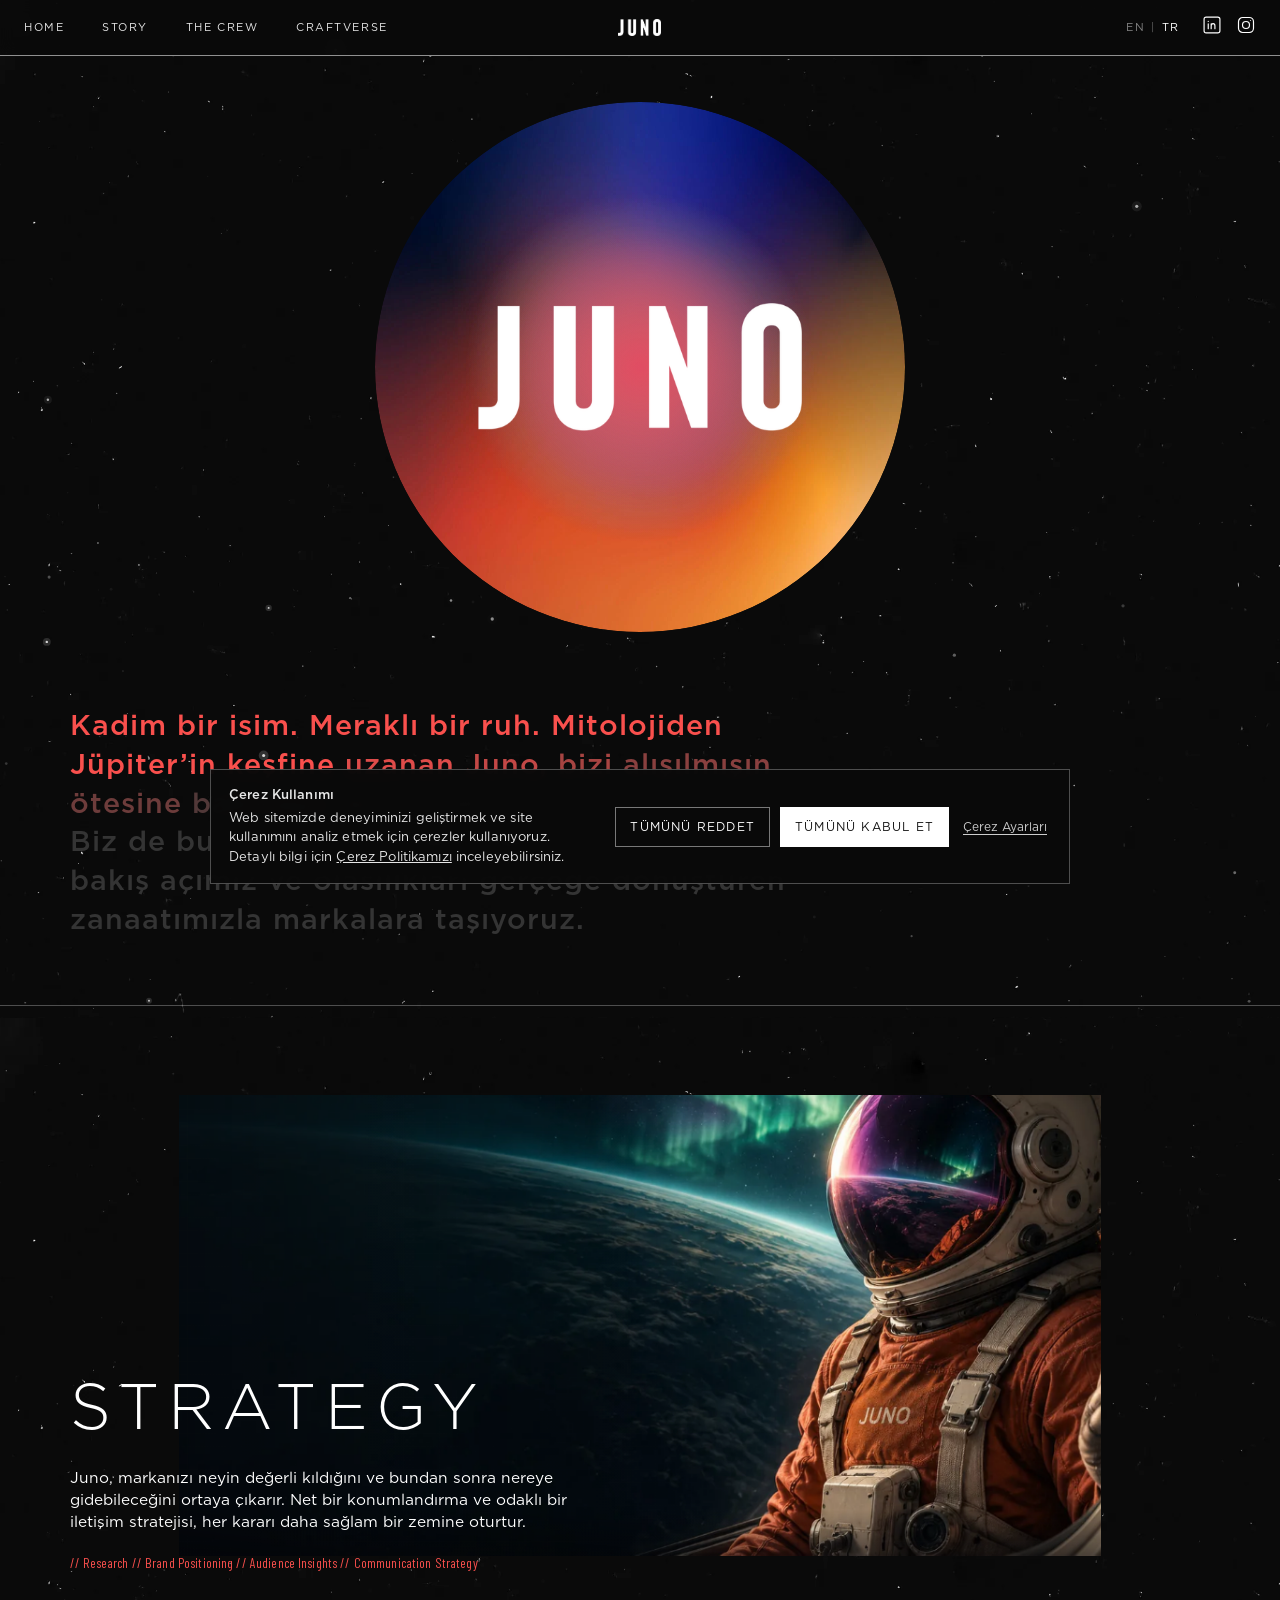
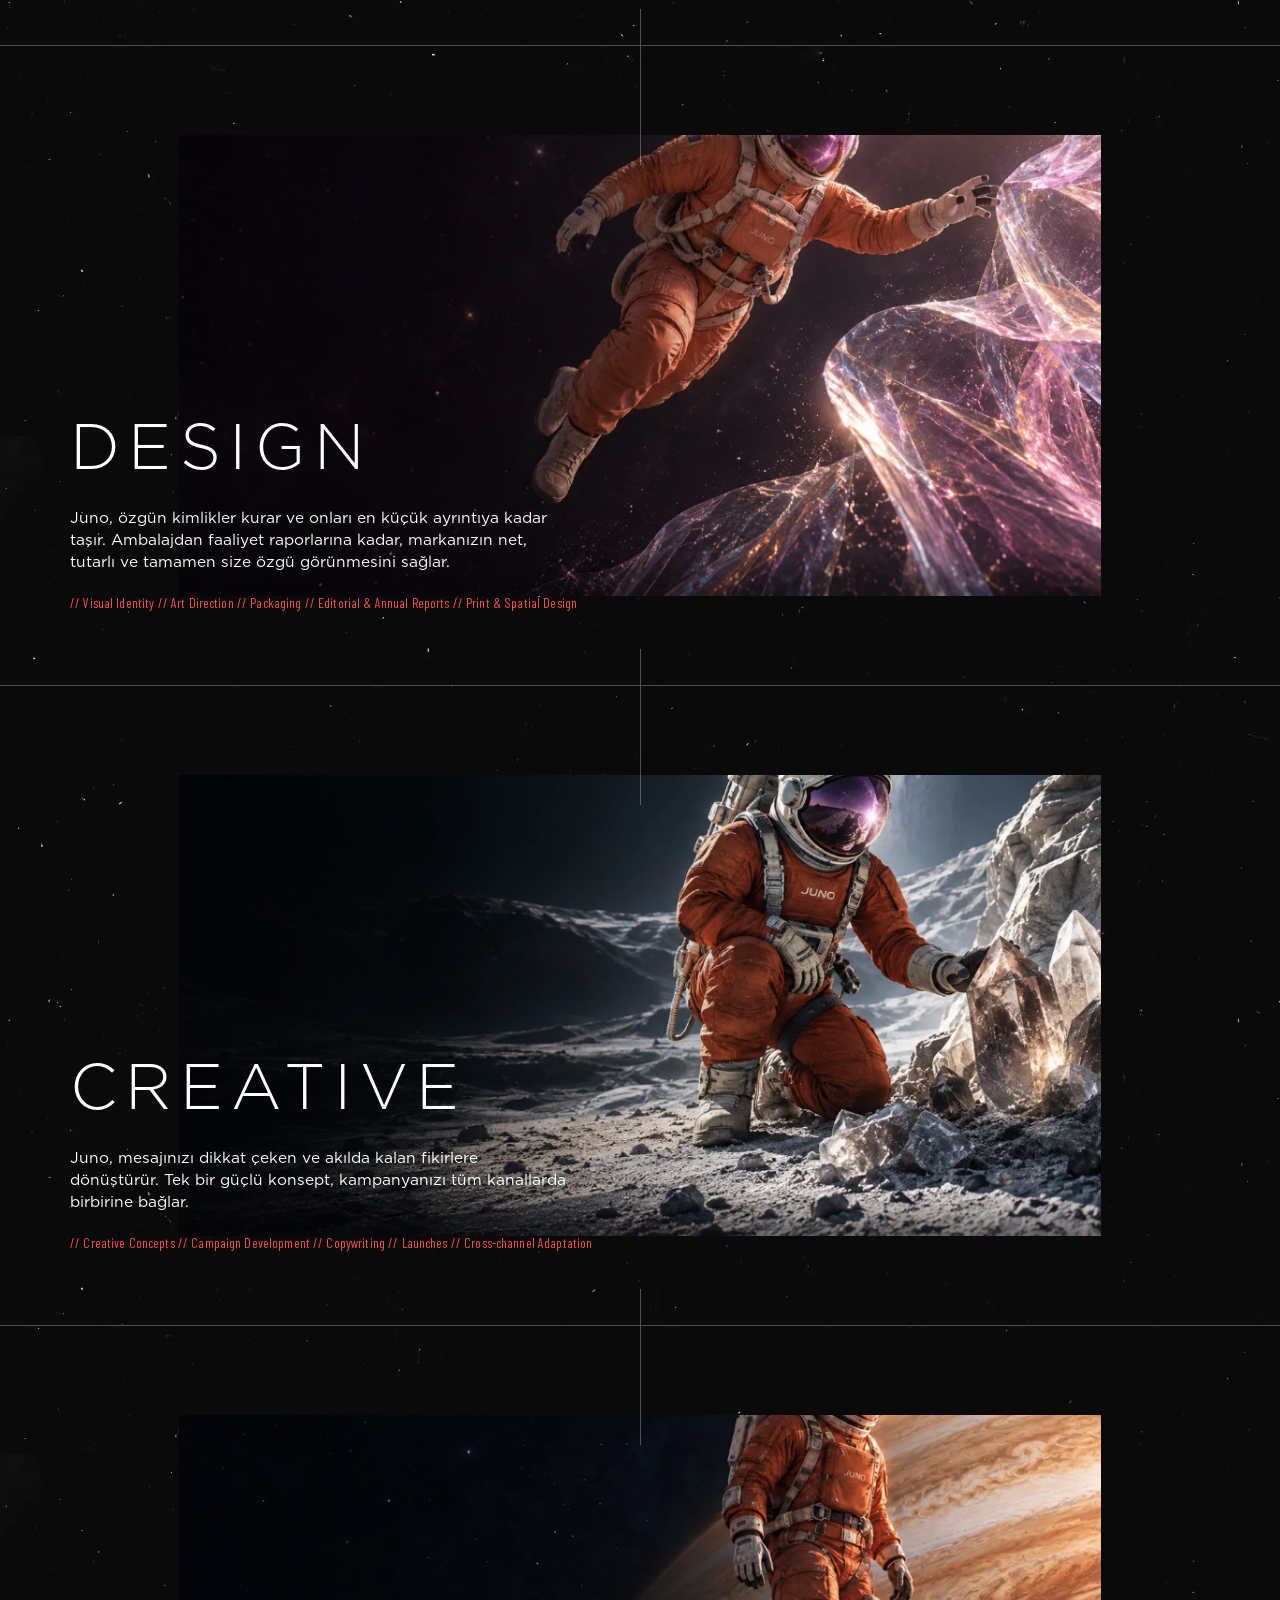
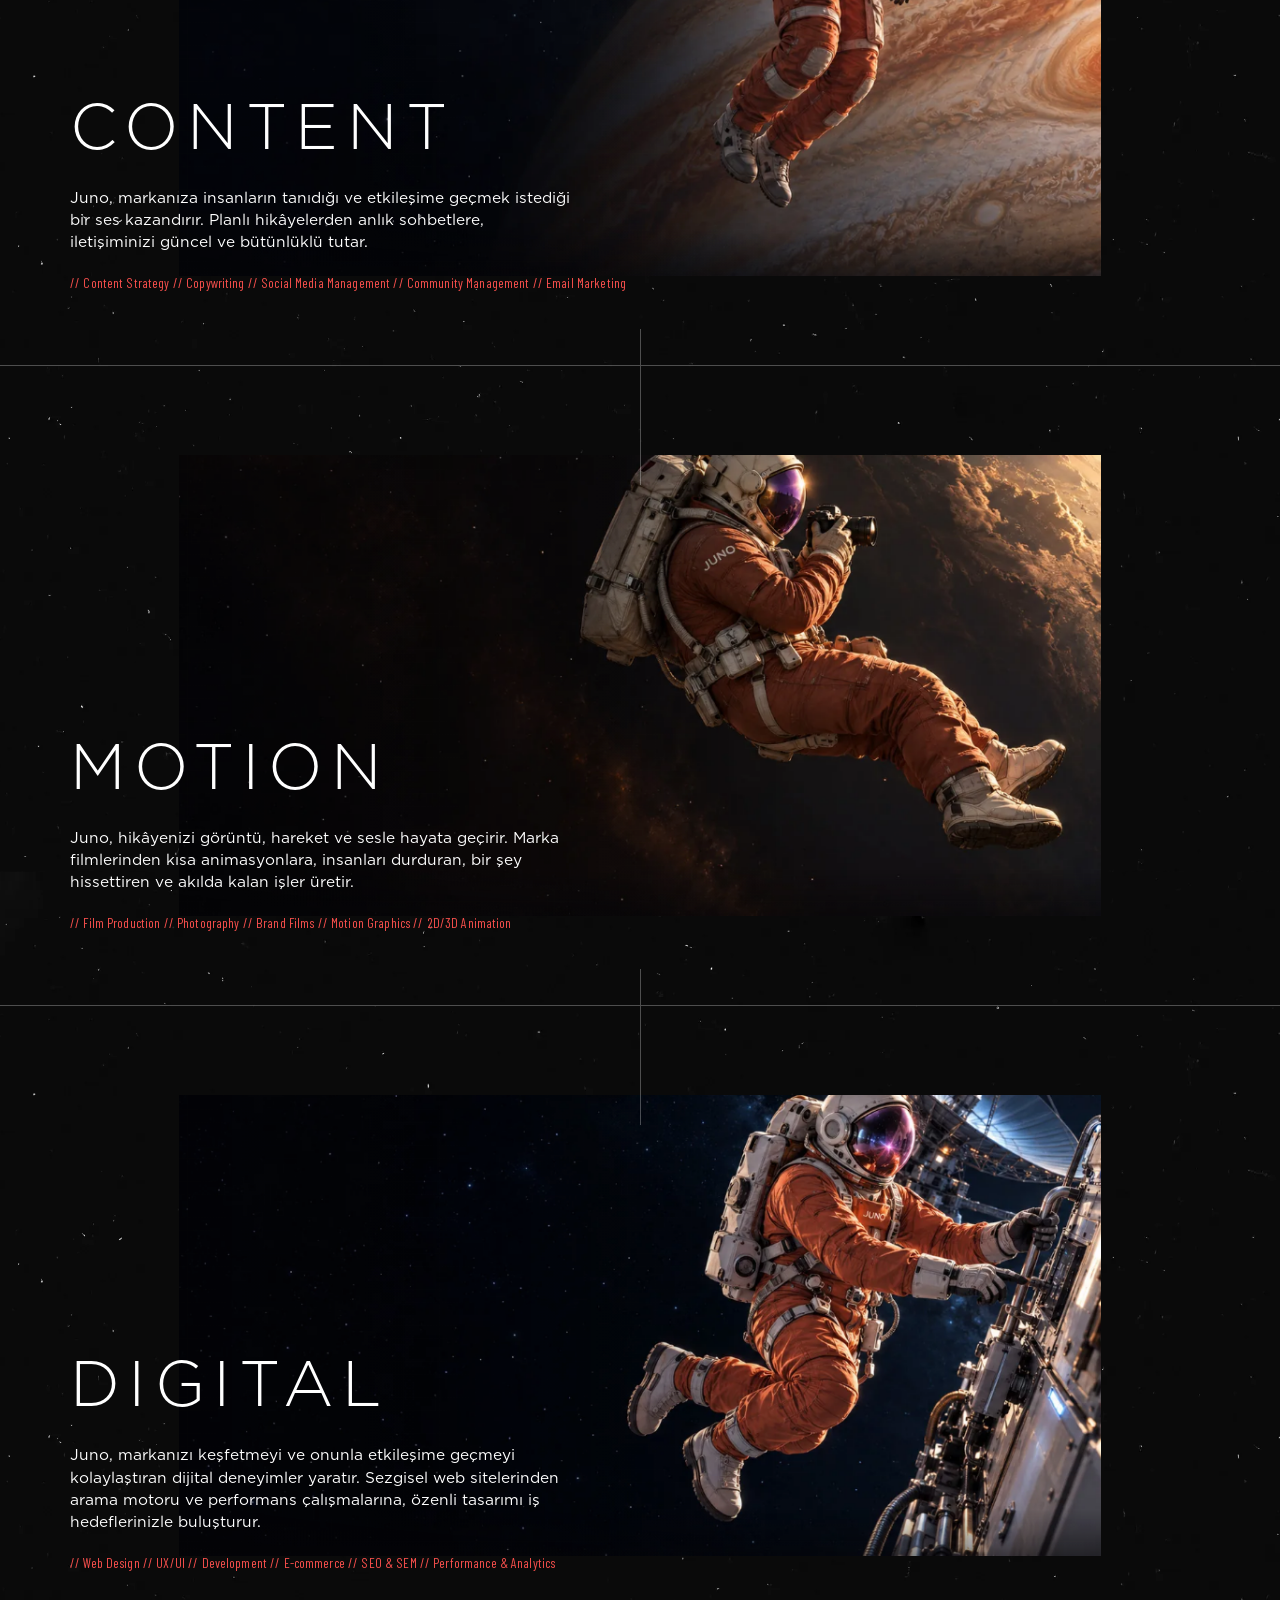
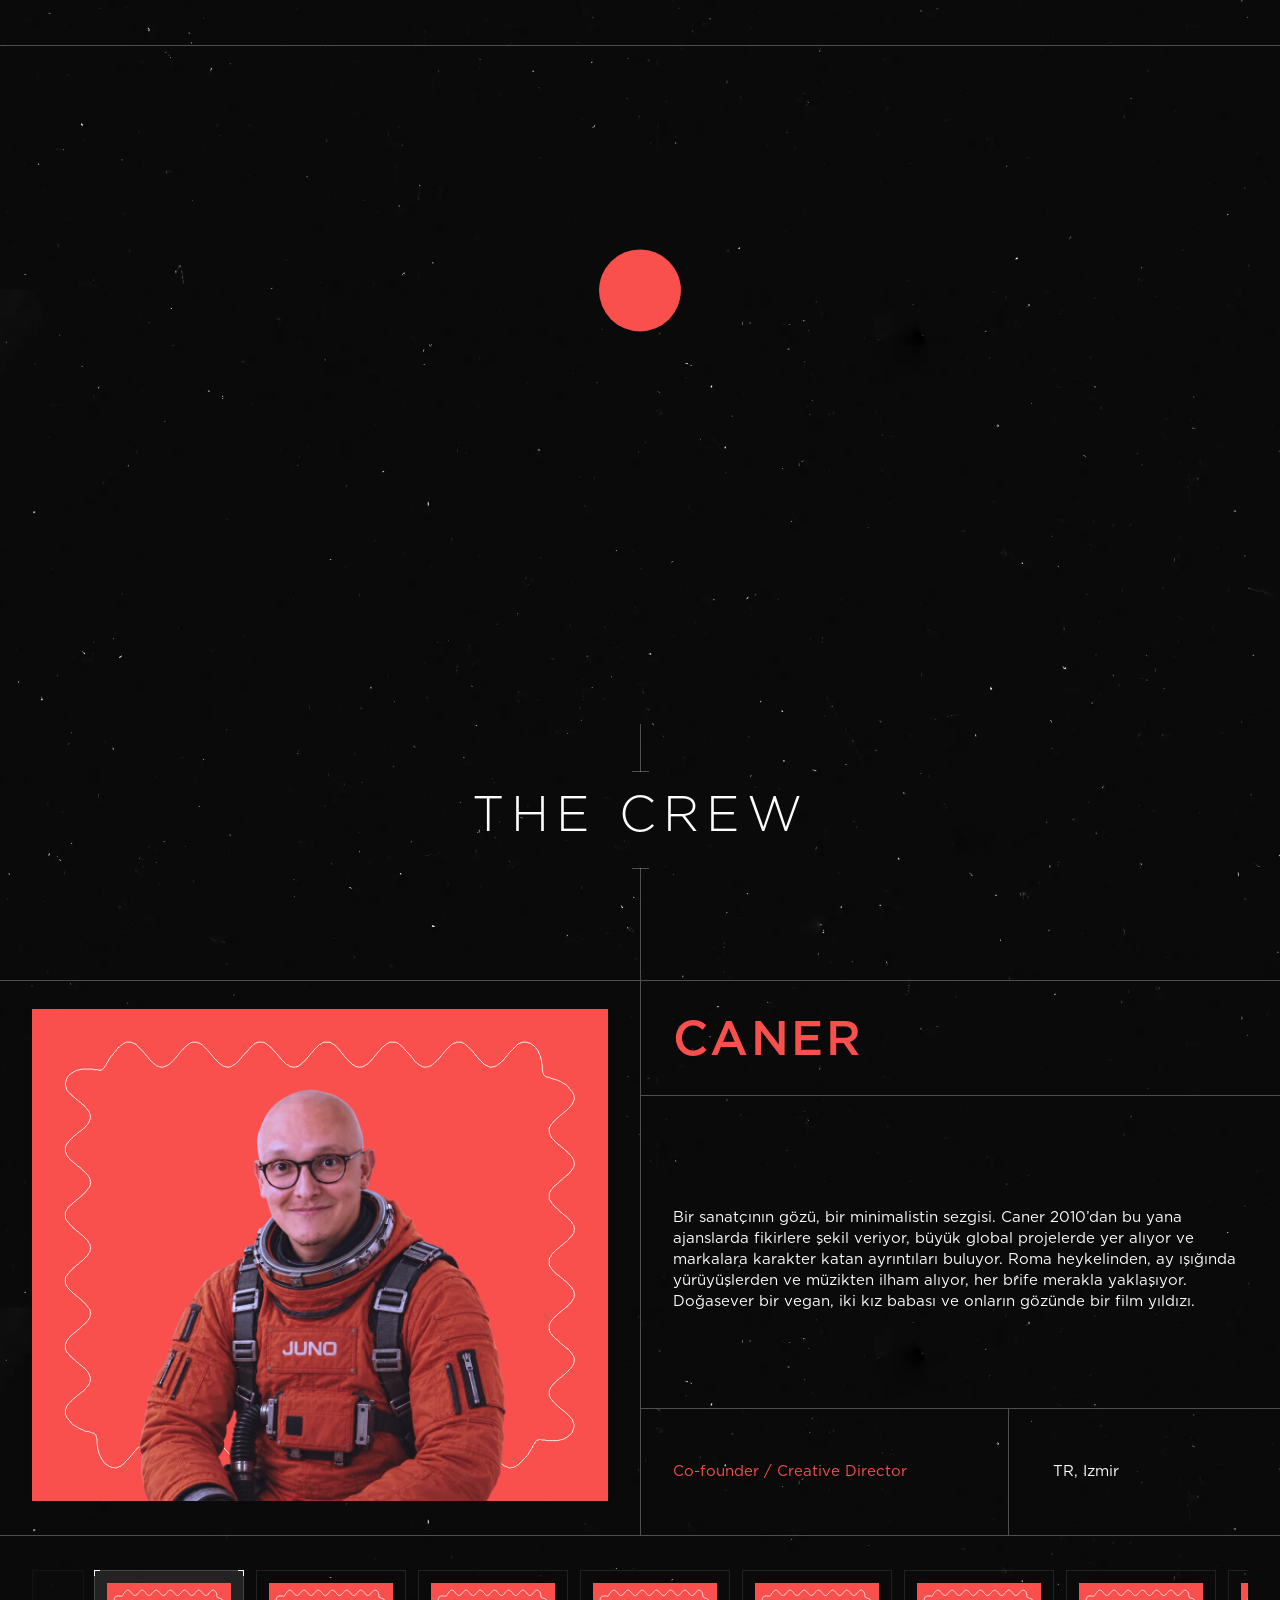
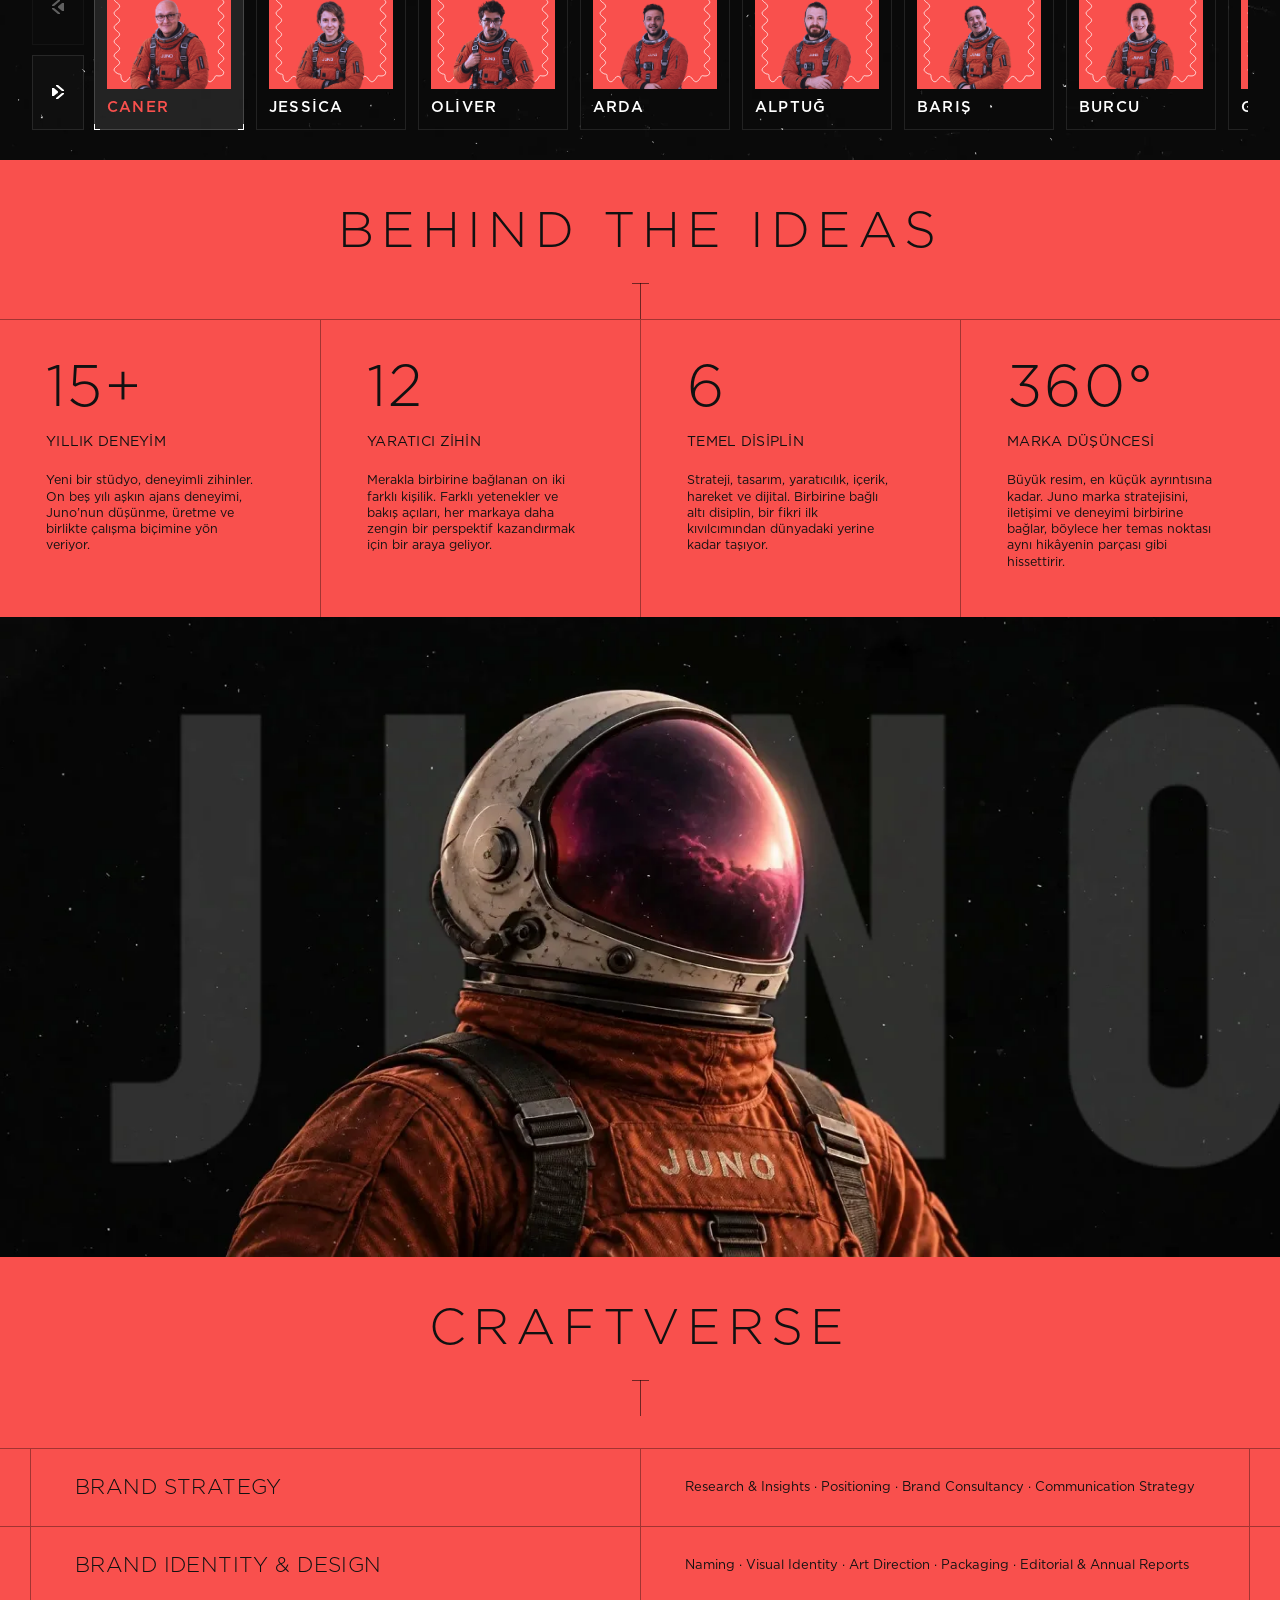
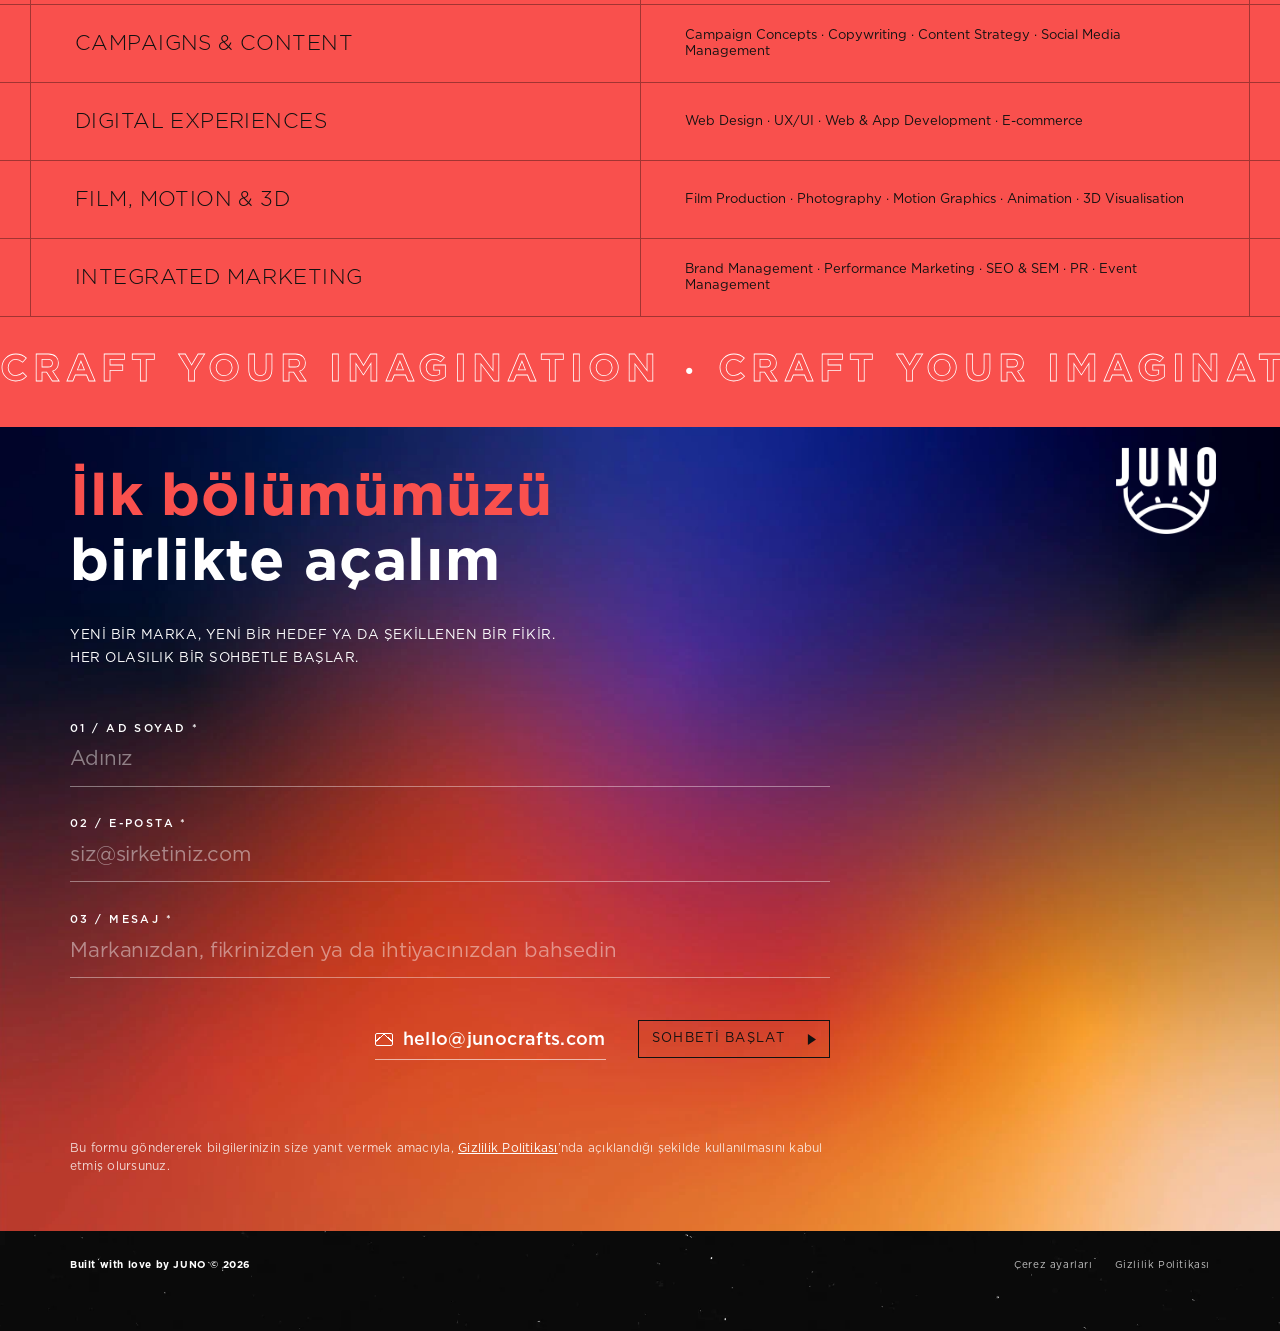
==== commit 29128ee2: "Phone: Story ring sized from the text" ====
--- a/tr/index.html
+++ b/tr/index.html
@@ -22,7 +22,7 @@
   <link rel="icon" href="../assets/logo/juno-symbol.webp">
   <link rel="alternate" hreflang="en" href="https://junocrafts.com/">
   <link rel="alternate" hreflang="tr" href="https://junocrafts.com/tr/">
-  <link rel="stylesheet" href="../assets/css/style.css?v=23">
+  <link rel="stylesheet" href="../assets/css/style.css?v=24">
 </head>
 <body>
 
@@ -251,8 +251,8 @@
 
 <footer class="foot"><span>Built with love by JUNO © 2026</span><span class="foot__links"><button type="button" class="foot__cookies" data-cookie-settings>Çerez ayarları</button><a href="privacy.html">Gizlilik Politikası</a></span></footer>
 
-<script src="../assets/js/analytics.js?v=23" defer></script>
+<script src="../assets/js/analytics.js?v=24" defer></script>
 <script>window.JUNO_I18N = {"lang": "tr", "bios": {"Caner": "Bir sanatçının gözü, bir minimalistin sezgisi. Caner 2010’dan bu yana ajanslarda fikirlere şekil veriyor, büyük global projelerde yer alıyor ve markalara karakter katan ayrıntıları buluyor. Roma heykelinden, ay ışığında yürüyüşlerden ve müzikten ilham alıyor, her brife merakla yaklaşıyor. Doğasever bir vegan, iki kız babası ve onların gözünde bir film yıldızı.", "Jessica": "Jessica şu anda olup bitenin nabzını tutuyor ve sırada ne olduğunu merak ediyor. Reklamcılıktaki beş yılı aşkın deneyimiyle sosyal kültürü, giderek büyüyen strateji ve tasarım tutkusuyla buluşturuyor. Spor enerjisini, sanat hayal gücünü besliyor. İkisini de işine katıyor ve markaların hiç durmayan bir dünyada kendi yerlerini bulmalarına yardım ediyor.", "Oliver": "Farklı sektörlerde geçen on yıl, Oliver’a iyi ortaklıkların dinlemekle başladığını öğretti. İş hedeflerini yaratıcı olasılıklarla buluşturuyor, sohbete bakış açısı ve insan sezgisi katıyor. Edebiyat ve müzik tutkunu. İyi anlatılmış bir hikâyeyi, beklenmedik bir uyumu ve sohbet bittikten çok sonra bile akılda kalan fikirleri seviyor.", "Arda": "Uzun süredir Londra’da yaşayan Arda, Juno’yu İngiltere ve Avrupa’daki yeni sohbetlerle buluşturuyor. Farklı sektörlere yayılan ağı, işletmelerin tanışma ve birlikte çalışma biçimine geniş bir bakış açısı getiriyor. Rolü ortak noktayı bulmak: bir markanın neye ihtiyaç duyduğunu anlamak, Juno’nun nerede katkı sağlayabileceğini görmek ve umut vadeden bir tanışmanın kalıcı bir ortaklığa dönüşmesine alan açmak.", "Alptuğ": "Alptuğ on beş yılı aşkın süredir fikirlere ritim, hareket ve karakter kazandırıyor. Büyük küçük pek çok projede yeni teknikler denedi; keskin görsel bakışını hareket tasarımına çok yönlü yaklaşımıyla birleştirdi. Kuşlar, doğa ve müzik merakını besliyor: hayal gücünü hep hareket halinde tutan desenler, sesler ve küçük sürprizlerle dolu bir dünya.", "Barış": "Barış yüzeyin altına inmeyi seviyor. Reklamcılıktaki on yılı aşkın deneyimiyle müşterileriyle güçlü ilişkiler kuruyor ve markaların daha net bir stratejik yön bulmasına yardım ediyor. Aynı merak onu su altına da götürüyor, dalış ona bambaşka bir bakış açısı sunuyor. Karada ise müzik, edebiyat ve iyi sohbetler keşif iştahını canlı tutuyor.", "Burcu": "Fizik mühendisliği eğitimi alan Burcu, asıl yolunu dijital pazarlamada buldu. On beş yıldır analitik düşünceyi kişisel bir dokunuşla birleştirerek markaların büyümesine katkı sağlıyor, kalıcı ortaklıklara dönüşen ilişkiler kuruyor. Ekrandan uzaklaştığında kampanya planlarını kamp gezileriyle değiştiriyor. Açık gökyüzünde, sessiz patikalarda ve doğayla geçen zamanda yeni bakış açıları buluyor.", "Gülce": "Gülce büyük resmi ve her parçanın birbirine nasıl bağlandığını görüyor. Reklamcılıktaki on yılı aşkın deneyimiyle marka danışmanlığını, dijital pazarlamayı, halkla ilişkileri ve etkinlikleri her müşteriye özel bütünleşik stratejilerde bir araya getiriyor. Markaların yönünü bulmasına ve bunu tutarlı biçimde ifade etmesine yardım ediyor. Brifler dışında, hayvanlar ve doğa onun dünyasında özel bir yer tutuyor.", "Burhan": "Burhan yirmi beş yılı aşkın süredir fikirleri tıklanabilen, keşfedilebilen ve kullanılabilen işlere dönüştürüyor. Web sitelerinden uygulamalara, bir tasarımcının özenini zor kısımları çözen bir geliştirici sezgisiyle birleştiriyor. Kod onun doğal yaşam alanı, deniz de bir diğeri. Tutkulu bir dalgıç olarak hem bir arayüzün hem de dalgaların altında yatana aynı ilgiyle bakıyor.", "Ali": "Ali, yaratıcı fikirleri onları hayata geçiren teknolojiyle buluşturuyor. On yıllık yazılım geliştirme deneyimiyle front-end ve back-end alanlarında çalışıyor; sezgisel ve güvenilir dijital deneyimler kuruyor. Ayrıntıya dikkatini pratik bir problem çözme yaklaşımıyla birleştiriyor ve karmaşık gereksinimleri kullanması kolay web sitelerine ve uygulamalara dönüştürüyor. Kodun dışında merakı, onu yeni teknolojileri ve fikirleri keşfetmeye yöneltiyor.", "Seval": "Grafik tasarımda geçen yirmi yıl, Seval’e keskin bir göz, araçlarına tam hâkimiyet ve teslim tarihleri sıkıştığında bile bozulmayan bir sakinlik kazandırdı. Yoğun brifleri netleştiriyor, en küçük ayrıntıya özen gösteriyor. Tutkulu bir gezgin olarak gittiği her yerden yeni bakış açıları topluyor: renkler, mekânlar ve işine yansıyan küçük gözlemler.", "Adem": "Adem otuz yılı aşkın reklamcılık deneyimini 3D’de kurduğu dünyalara taşıyor. Sayısız ajans projesinin ardından fikirlere biçim, derinlik ve boyut kazandırmaya özel bir tutku duydu. Zanaatı sabır ve deneyime, hayatı ise aileye, iyi yaşama ve doğaya dayanıyor. Ayrıntıyı gören, neyin önemli olduğunu net bilen bir göz."}, "msgs": {"name": "Lütfen adınızı yazın.", "email": "Lütfen geçerli bir e-posta adresi girin.", "message": "Lütfen kısa bir mesaj yazın.", "sending": "Gönderiliyor…", "sent": "Teşekkürler! Mesajınız yola çıktı. En kısa sürede size dönüş yapacağız.", "failed": "Bir sorun oluştu. Lütfen doğrudan hello@junocrafts.com adresine yazın."}};</script>
-<script src="../assets/js/main.js?v=23" defer></script>
+<script src="../assets/js/main.js?v=24" defer></script>
 </body>
 </html>
